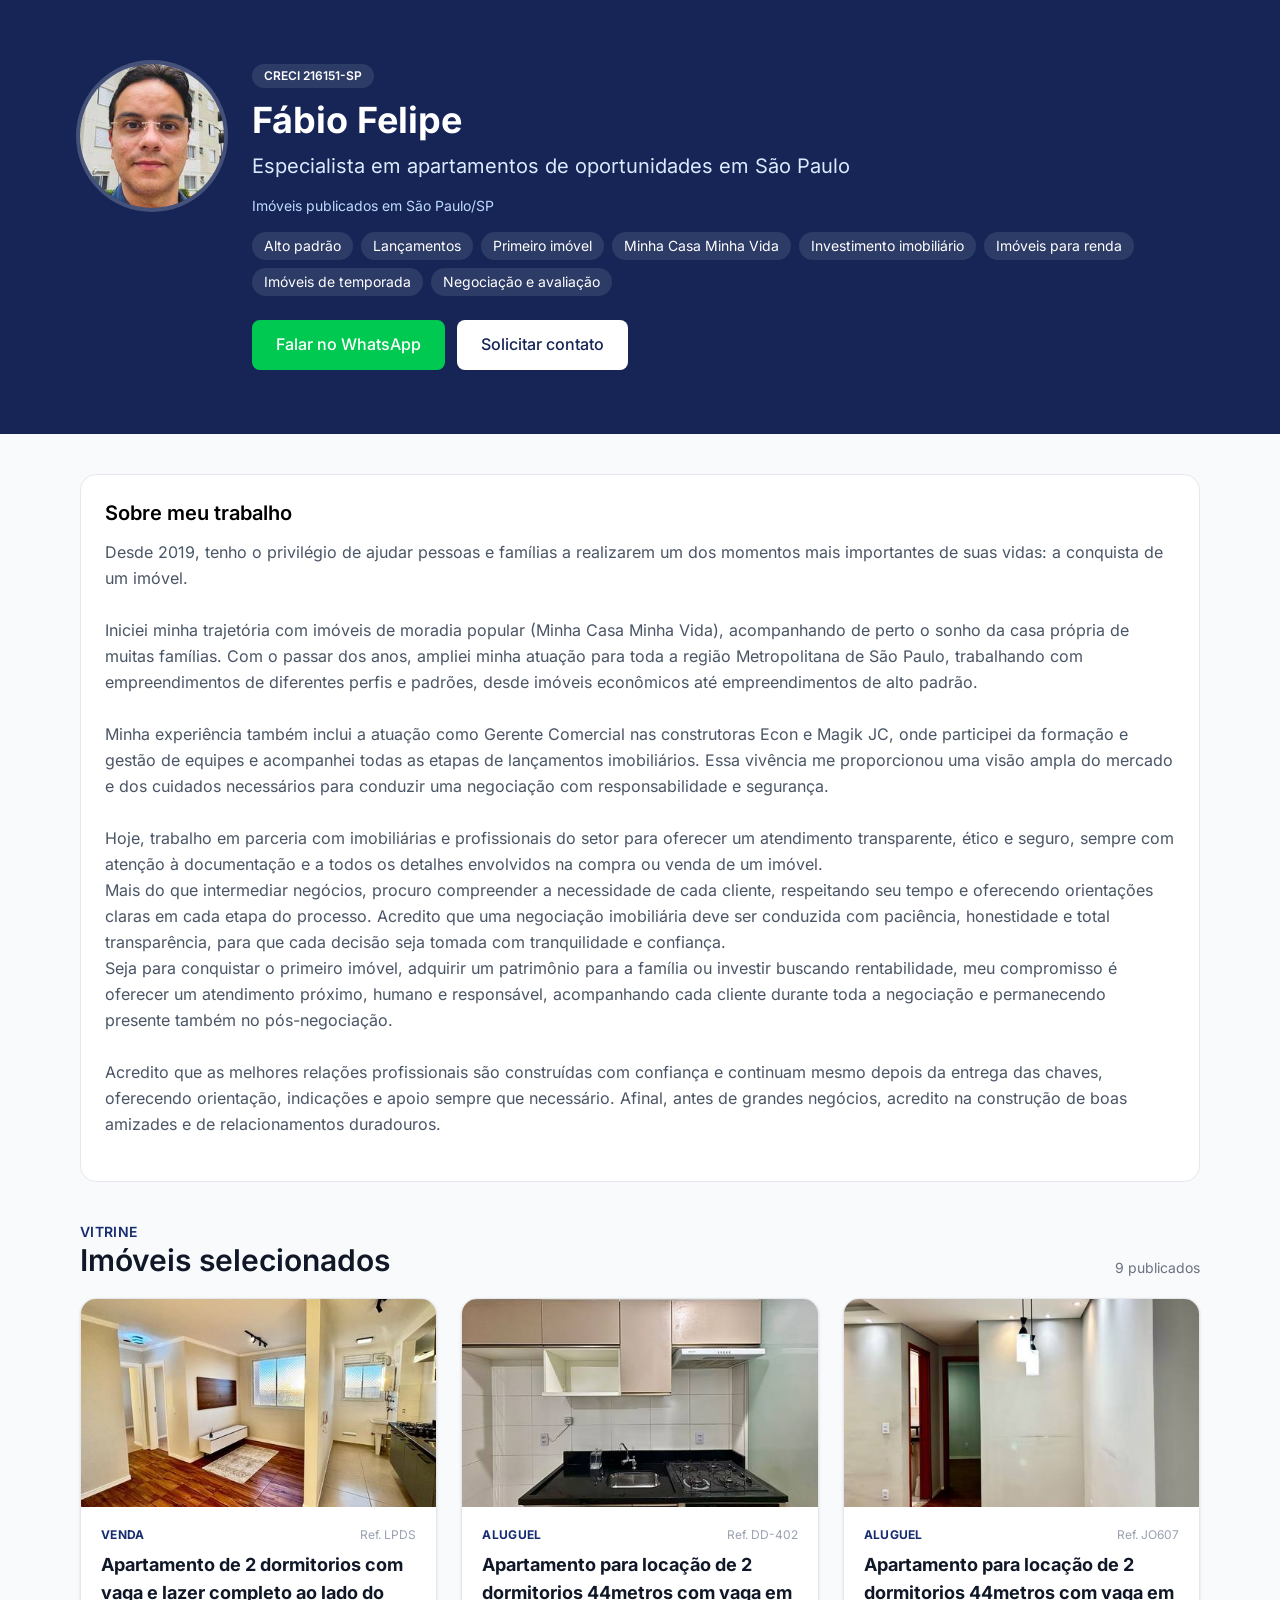
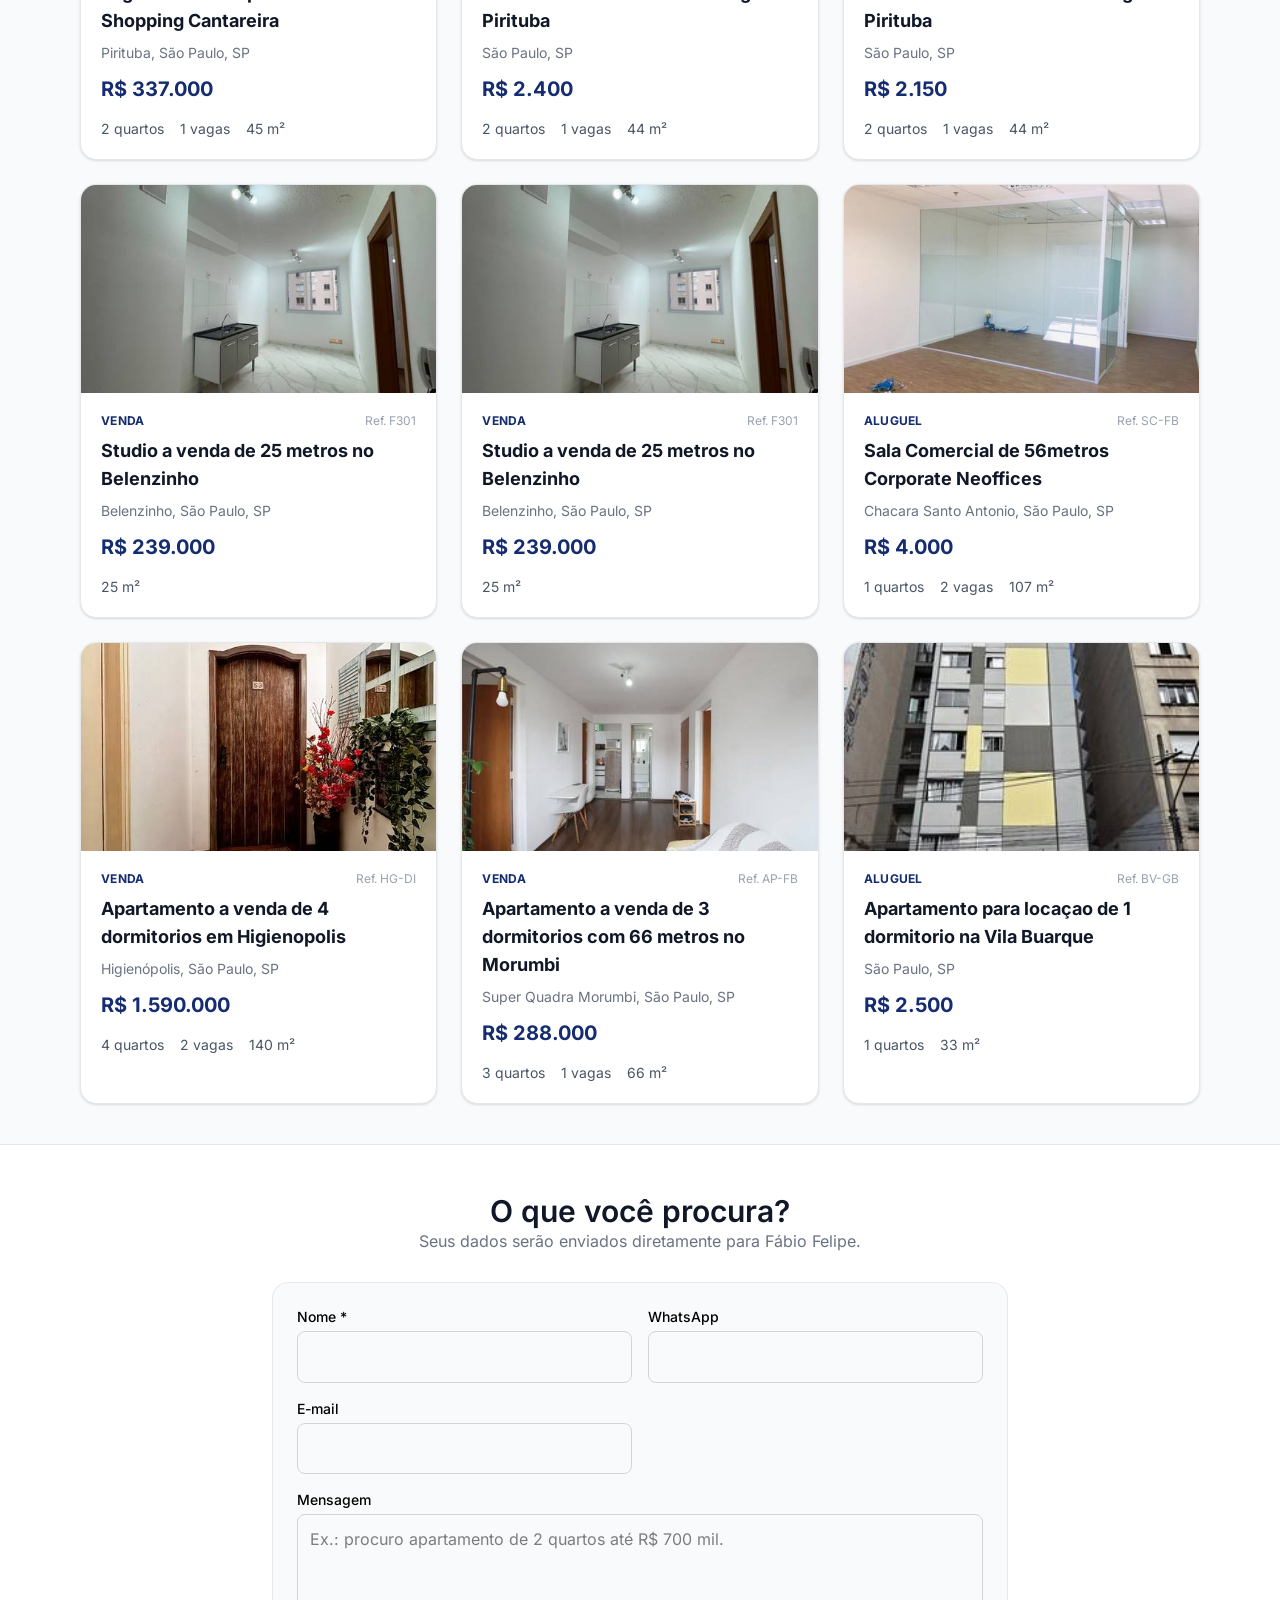
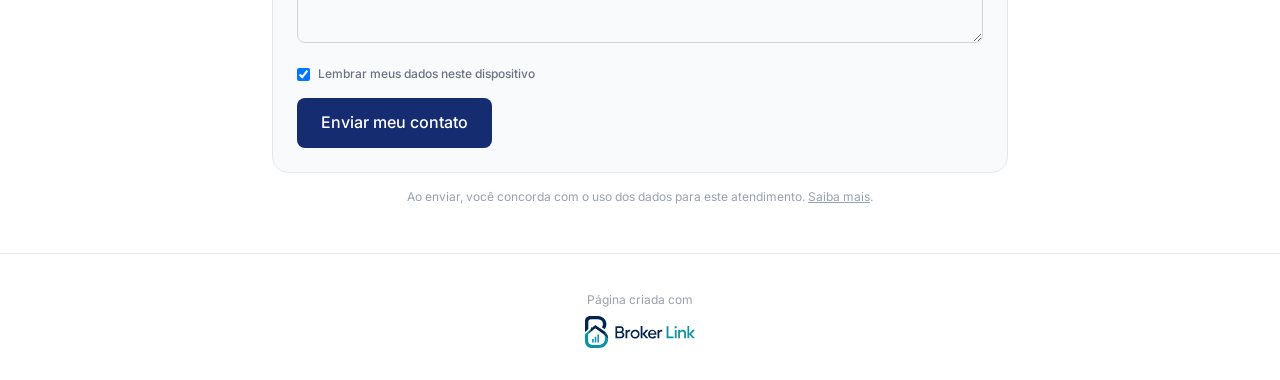
==== index.html @ 96ce0179 "Publica Site Fabio Felipe" ====
<!DOCTYPE html><html lang="pt-BR"><head><meta charSet="UTF-8"/><meta name="viewport" content="width=device-width, initial-scale=1.0"/><title>Fábio Felipe | Corretor de imóveis</title><link rel="canonical" href="/"/><meta name="description" content="Especialista em apartamentos de oportunidades em São Paulo"/><meta property="og:type" content="website"/><meta property="og:title" content="Fábio Felipe | Corretor de imóveis"/><meta property="og:description" content="Especialista em apartamentos de oportunidades em São Paulo"/><meta property="og:image" content="/brokerlink/uploads/corretores/35f3a626-eeab-41ef-ac6b-1ea419a82216/corretor-5-1782740356628-820094890.jpg"/><meta name="twitter:card" content="summary_large_image"/><meta name="twitter:title" content="Fábio Felipe | Corretor de imóveis"/><meta name="twitter:description" content="Especialista em apartamentos de oportunidades em São Paulo"/><meta name="twitter:image" content="/brokerlink/uploads/corretores/35f3a626-eeab-41ef-ac6b-1ea419a82216/corretor-5-1782740356628-820094890.jpg"/><link rel="icon" href="/brokerlink/favicon.ico" sizes="any"/><link rel="icon" type="image/svg+xml" href="/brokerlink/favicon.svg"/><link rel="stylesheet" href="/css/styles.min.css"/><script type="application/ld+json">{"@context":"https://schema.org","@graph":[{"@type":"Organization","@id":"https://www.brokerlink.com.br/#organization","name":"Webility","legalName":"MMS Negócios Digitais","url":"https://www.webility.com.br","taxID":"33.573.255/0001-00","identifier":{"@type":"PropertyValue","propertyID":"CNPJ","value":"33.573.255/0001-00"},"brand":{"@id":"https://www.brokerlink.com.br/#brand"}},{"@type":"ImageObject","@id":"https://www.brokerlink.com.br/#logo","url":"/brokerlink/logo-big.svg","contentUrl":"/brokerlink/logo-big.svg","caption":"Logo BrokerLink"},{"@type":"Brand","@id":"https://www.brokerlink.com.br/#brand","name":"BrokerLink","alternateName":"Broker Link","url":"https://www.brokerlink.com.br/","logo":{"@id":"https://www.brokerlink.com.br/#logo"},"slogan":"Transforme suas divulgações de imóveis em contatos mensuráveis."},{"@type":"WebSite","@id":"https://www.brokerlink.com.br/#website","url":"https://www.brokerlink.com.br/","name":"BrokerLink","alternateName":"Broker Link","inLanguage":"pt-BR","publisher":{"@id":"https://www.brokerlink.com.br/#organization"}},{"@type":"ProfilePage","@id":"https://www.fabiofelipe.com.br#profile-page","url":"https://www.fabiofelipe.com.br","name":"Fábio Felipe | Corretor de imóveis","headline":"Especialista em apartamentos de oportunidades em São Paulo","description":"Desde 2019, tenho o privilégio de ajudar pessoas e famílias a realizarem um dos momentos mais importantes de suas vidas: a conquista de um imóvel.\r\n\r\nIniciei minha trajetória com imóveis de moradia popular (Minha Casa Minha Vida), acompanhando de perto o sonho da casa própria de muitas famílias. Com o passar dos anos, ampliei minha atuação para toda a região Metropolitana de São Paulo, trabalhando com empreendimentos de diferentes perfis e padrões, desde imóveis econômicos até empreendimentos de alto padrão.\r\n\r\nMinha experiência também inclui a atuação como Gerente Comercial nas construtoras Econ e Magik JC, onde participei da formação e gestão de equipes e acompanhei todas as etapas de lançamentos imobiliários. Essa vivência me proporcionou uma visão ampla do mercado e dos cuidados necessários para conduzir uma negociação com responsabilidade e segurança.\r\n\r\nHoje, trabalho em parceria com imobiliárias e profissionais do setor para oferecer um atendimento transparente, ético e seguro, sempre com atenção à documentação e a todos os detalhes envolvidos na compra ou venda de um imóvel.\r\nMais do que intermediar negócios, procuro compreender a necessidade de cada cliente, respeitando seu tempo e oferecendo orientações claras em cada etapa do processo. Acredito que uma negociação imobiliária deve ser conduzida com paciência, honestidade e total transparência, para que cada decisão seja tomada com tranquilidade e confiança.\r\nSeja para conquistar o primeiro imóvel, adquirir um patrimônio para a família ou investir buscando rentabilidade, meu compromisso é oferecer um atendimento próximo, humano e responsável, acompanhando cada cliente durante toda a negociação e permanecendo presente também no pós-negociação. \r\n\r\nAcredito que as melhores relações profissionais são construídas com confiança e continuam mesmo depois da entrega das chaves, oferecendo orientação, indicações e apoio sempre que necessário. Afinal, antes de grandes negócios, acredito na construção de boas amizades e de relacionamentos duradouros.","dateCreated":"2026-06-16T10:36:00.000Z","dateModified":"2026-06-29T16:03:59.000Z","isPartOf":{"@id":"https://www.brokerlink.com.br/#website"},"publisher":{"@id":"https://www.brokerlink.com.br/#organization"},"mainEntity":{"@id":"https://www.fabiofelipe.com.br#real-estate-agent"},"breadcrumb":{"@id":"https://www.fabiofelipe.com.br#breadcrumb"},"inLanguage":"pt-BR"},{"@type":["Person","RealEstateAgent"],"@id":"https://www.fabiofelipe.com.br#real-estate-agent","name":"Fábio Felipe","alternateName":"Fábio Felipe Corretor de Imóveis","url":"https://www.fabiofelipe.com.br","image":"/brokerlink/uploads/corretores/35f3a626-eeab-41ef-ac6b-1ea419a82216/corretor-5-1782740356628-820094890.jpg","description":"Desde 2019, tenho o privilégio de ajudar pessoas e famílias a realizarem um dos momentos mais importantes de suas vidas: a conquista de um imóvel.\r\n\r\nIniciei minha trajetória com imóveis de moradia popular (Minha Casa Minha Vida), acompanhando de perto o sonho da casa própria de muitas famílias. Com o passar dos anos, ampliei minha atuação para toda a região Metropolitana de São Paulo, trabalhando com empreendimentos de diferentes perfis e padrões, desde imóveis econômicos até empreendimentos de alto padrão.\r\n\r\nMinha experiência também inclui a atuação como Gerente Comercial nas construtoras Econ e Magik JC, onde participei da formação e gestão de equipes e acompanhei todas as etapas de lançamentos imobiliários. Essa vivência me proporcionou uma visão ampla do mercado e dos cuidados necessários para conduzir uma negociação com responsabilidade e segurança.\r\n\r\nHoje, trabalho em parceria com imobiliárias e profissionais do setor para oferecer um atendimento transparente, ético e seguro, sempre com atenção à documentação e a todos os detalhes envolvidos na compra ou venda de um imóvel.\r\nMais do que intermediar negócios, procuro compreender a necessidade de cada cliente, respeitando seu tempo e oferecendo orientações claras em cada etapa do processo. Acredito que uma negociação imobiliária deve ser conduzida com paciência, honestidade e total transparência, para que cada decisão seja tomada com tranquilidade e confiança.\r\nSeja para conquistar o primeiro imóvel, adquirir um patrimônio para a família ou investir buscando rentabilidade, meu compromisso é oferecer um atendimento próximo, humano e responsável, acompanhando cada cliente durante toda a negociação e permanecendo presente também no pós-negociação. \r\n\r\nAcredito que as melhores relações profissionais são construídas com confiança e continuam mesmo depois da entrega das chaves, oferecendo orientação, indicações e apoio sempre que necessário. Afinal, antes de grandes negócios, acredito na construção de boas amizades e de relacionamentos duradouros.","slogan":"Especialista em apartamentos de oportunidades em São Paulo","jobTitle":"Corretor de imóveis","hasOccupation":{"@type":"Occupation","name":"Corretor de imóveis","description":"Profissional responsável por intermediar a compra, venda ou aluguel de imóveis."},"telephone":"+5511975222840","priceRange":"Venda: R$ 239.000 - R$ 1.590.000; Aluguel: R$ 2.150 - R$ 4.000/mês","identifier":{"@type":"PropertyValue","propertyID":"CRECI-SP","value":"216151-SP"},"memberOf":{"@type":"Organization","name":"CRECI-SP"},"contactPoint":{"@type":"ContactPoint","contactType":"Atendimento comercial","telephone":"+5511975222840","availableLanguage":["pt-BR"],"areaServed":"BR"},"potentialAction":{"@type":"CommunicateAction","name":"Falar com o corretor pelo WhatsApp","target":"https://wa.me/5511975222840"},"makesOffer":[{"@id":"https://www.fabiofelipe.com.br/imoveis/f9a85fb5-0678-4287-96c6-808a590b525b#offer"},{"@id":"https://www.fabiofelipe.com.br/imoveis/fbdc5be9-516a-42bd-8b24-6040ce9af485#offer"},{"@id":"https://www.fabiofelipe.com.br/imoveis/70cb1d1a-7428-480c-b24b-4bc890e5abf6#offer"},{"@id":"https://www.fabiofelipe.com.br/imoveis/364c758b-52be-48a4-a93f-f605bc0d73a9#offer"},{"@id":"https://www.fabiofelipe.com.br/imoveis/b6fe371b-612d-4d37-b635-1dbd89c6b92d#offer"},{"@id":"https://www.fabiofelipe.com.br/imoveis/3a87e39f-74d1-4cf4-842e-2f8b0901fa7a#offer"},{"@id":"https://www.fabiofelipe.com.br/imoveis/7861d52e-8292-4648-9b47-c7b4ba258110#offer"},{"@id":"https://www.fabiofelipe.com.br/imoveis/f9061805-283d-41f7-98c8-7e075b6621ad#offer"},{"@id":"https://www.fabiofelipe.com.br/imoveis/3e393b30-0067-4d5c-84de-baad19729647#offer"}],"mainEntityOfPage":{"@id":"https://www.fabiofelipe.com.br#profile-page"}},{"@type":"ItemList","@id":"https://www.fabiofelipe.com.br#property-list","name":"Imóveis anunciados por Fábio Felipe","numberOfItems":9,"itemListElement":[{"@type":"ListItem","position":1,"item":{"@id":"https://www.fabiofelipe.com.br/imoveis/f9a85fb5-0678-4287-96c6-808a590b525b#listing"}},{"@type":"ListItem","position":2,"item":{"@id":"https://www.fabiofelipe.com.br/imoveis/fbdc5be9-516a-42bd-8b24-6040ce9af485#listing"}},{"@type":"ListItem","position":3,"item":{"@id":"https://www.fabiofelipe.com.br/imoveis/70cb1d1a-7428-480c-b24b-4bc890e5abf6#listing"}},{"@type":"ListItem","position":4,"item":{"@id":"https://www.fabiofelipe.com.br/imoveis/364c758b-52be-48a4-a93f-f605bc0d73a9#listing"}},{"@type":"ListItem","position":5,"item":{"@id":"https://www.fabiofelipe.com.br/imoveis/b6fe371b-612d-4d37-b635-1dbd89c6b92d#listing"}},{"@type":"ListItem","position":6,"item":{"@id":"https://www.fabiofelipe.com.br/imoveis/3a87e39f-74d1-4cf4-842e-2f8b0901fa7a#listing"}},{"@type":"ListItem","position":7,"item":{"@id":"https://www.fabiofelipe.com.br/imoveis/7861d52e-8292-4648-9b47-c7b4ba258110#listing"}},{"@type":"ListItem","position":8,"item":{"@id":"https://www.fabiofelipe.com.br/imoveis/f9061805-283d-41f7-98c8-7e075b6621ad#listing"}},{"@type":"ListItem","position":9,"item":{"@id":"https://www.fabiofelipe.com.br/imoveis/3e393b30-0067-4d5c-84de-baad19729647#listing"}}]},{"@type":"RealEstateListing","@id":"https://www.fabiofelipe.com.br/imoveis/f9a85fb5-0678-4287-96c6-808a590b525b#listing","url":"https://www.fabiofelipe.com.br/imoveis/f9a85fb5-0678-4287-96c6-808a590b525b","name":"Apartamento de 2 dormitorios com vaga e lazer completo ao lado do Shopping Cantareira","headline":"Apartamento de 2 dormitorios com vaga e lazer completo ao lado do Shopping Cantareira","description":"Apartamento em oportunidade totalmente reformado !","datePosted":"2026-07-20T23:13:51.000Z","datePublished":"2026-07-20T23:13:51.000Z","dateModified":"2026-07-20T23:13:51.000Z","inLanguage":"pt-BR","isPartOf":{"@id":"https://www.brokerlink.com.br/#website"},"mainEntity":{"@id":"https://www.fabiofelipe.com.br/imoveis/f9a85fb5-0678-4287-96c6-808a590b525b#property"},"about":{"@id":"https://www.fabiofelipe.com.br/imoveis/f9a85fb5-0678-4287-96c6-808a590b525b#property"},"image":["/brokerlink/uploads/corretores/35f3a626-eeab-41ef-ac6b-1ea419a82216/imoveis/f9a85fb5-0678-4287-96c6-808a590b525b/605d82aa-61fa-4064-b801-5d7c26843dff-master.jpg","/brokerlink/uploads/corretores/35f3a626-eeab-41ef-ac6b-1ea419a82216/imoveis/f9a85fb5-0678-4287-96c6-808a590b525b/afaeebd5-69bd-48cc-bb4b-015827359a24-master.jpg","/brokerlink/uploads/corretores/35f3a626-eeab-41ef-ac6b-1ea419a82216/imoveis/f9a85fb5-0678-4287-96c6-808a590b525b/16714890-b05b-4897-bc98-99054e4b8e47-master.jpg","/brokerlink/uploads/corretores/35f3a626-eeab-41ef-ac6b-1ea419a82216/imoveis/f9a85fb5-0678-4287-96c6-808a590b525b/e2e38252-051e-4284-93a8-713303583cc5-master.jpg","/brokerlink/uploads/corretores/35f3a626-eeab-41ef-ac6b-1ea419a82216/imoveis/f9a85fb5-0678-4287-96c6-808a590b525b/7c3124ed-d12b-4307-80e4-8e67cc6309dd-master.jpg","/brokerlink/uploads/corretores/35f3a626-eeab-41ef-ac6b-1ea419a82216/imoveis/f9a85fb5-0678-4287-96c6-808a590b525b/71c99e00-219d-4274-8e1d-617f478b8d40-master.jpg","/brokerlink/uploads/corretores/35f3a626-eeab-41ef-ac6b-1ea419a82216/imoveis/f9a85fb5-0678-4287-96c6-808a590b525b/53691d87-b27b-4c12-9373-c2416311e0a6-master.jpg","/brokerlink/uploads/corretores/35f3a626-eeab-41ef-ac6b-1ea419a82216/imoveis/f9a85fb5-0678-4287-96c6-808a590b525b/27e5f3ba-2fb4-423b-bd19-6a60cc3426fb-master.jpg"],"offers":{"@id":"https://www.fabiofelipe.com.br/imoveis/f9a85fb5-0678-4287-96c6-808a590b525b#offer"},"provider":{"@id":"https://www.fabiofelipe.com.br#real-estate-agent"},"publisher":{"@id":"https://www.brokerlink.com.br/#organization"}},{"@type":"Apartment","@id":"https://www.fabiofelipe.com.br/imoveis/f9a85fb5-0678-4287-96c6-808a590b525b#property","name":"Apartamento de 2 dormitorios com vaga e lazer completo ao lado do Shopping Cantareira","description":"Apartamento em oportunidade totalmente reformado !","url":"https://www.fabiofelipe.com.br/imoveis/f9a85fb5-0678-4287-96c6-808a590b525b","image":"/brokerlink/uploads/corretores/35f3a626-eeab-41ef-ac6b-1ea419a82216/imoveis/f9a85fb5-0678-4287-96c6-808a590b525b/605d82aa-61fa-4064-b801-5d7c26843dff-master.jpg","identifier":{"@type":"PropertyValue","propertyID":"Código do imóvel","value":"LPDS"},"address":{"@type":"PostalAddress","streetAddress":"Rua Nelson Passos Palma, 333","addressCountry":"BR"},"containedInPlace":{"@type":"Place","name":"Pirituba","address":{"@type":"PostalAddress","addressCountry":"BR"}},"geo":{"@type":"GeoCoordinates","latitude":-23.5329,"longitude":-46.6395},"floorSize":{"@type":"QuantitativeValue","value":45,"unitCode":"MTK","unitText":"m²"},"numberOfBedrooms":2,"numberOfBathroomsTotal":1,"numberOfRooms":2,"amenityFeature":[{"@type":"LocationFeatureSpecification","name":"1 vaga(s) de garagem","value":true},{"@type":"LocationFeatureSpecification","name":"Piscina","value":true},{"@type":"LocationFeatureSpecification","name":"portaria 24hs","value":true},{"@type":"LocationFeatureSpecification","name":"academia","value":true},{"@type":"LocationFeatureSpecification","name":"lazer completo","value":true}],"subjectOf":{"@id":"https://www.fabiofelipe.com.br/imoveis/f9a85fb5-0678-4287-96c6-808a590b525b#listing"}},{"@type":"OfferForPurchase","@id":"https://www.fabiofelipe.com.br/imoveis/f9a85fb5-0678-4287-96c6-808a590b525b#offer","name":"Apartamento à venda","url":"https://www.fabiofelipe.com.br/imoveis/f9a85fb5-0678-4287-96c6-808a590b525b","price":"337000.00","priceCurrency":"BRL","availability":"https://schema.org/InStock","itemOffered":{"@id":"https://www.fabiofelipe.com.br/imoveis/f9a85fb5-0678-4287-96c6-808a590b525b#property"},"seller":{"@id":"https://www.fabiofelipe.com.br#real-estate-agent"},"offeredBy":{"@id":"https://www.fabiofelipe.com.br#real-estate-agent"},"validFrom":"2026-07-20T23:13:51.000Z","priceSpecification":[{"@type":"PriceSpecification","name":"Preço de venda","price":"337000.00","priceCurrency":"BRL"},{"@type":"PriceSpecification","name":"Condomínio","price":"350.00","priceCurrency":"BRL"},{"@type":"PriceSpecification","name":"IPTU","price":"0.00","priceCurrency":"BRL"}]},{"@type":"RealEstateListing","@id":"https://www.fabiofelipe.com.br/imoveis/fbdc5be9-516a-42bd-8b24-6040ce9af485#listing","url":"https://www.fabiofelipe.com.br/imoveis/fbdc5be9-516a-42bd-8b24-6040ce9af485","name":"Apartamento para locação de 2 dormitorios 44metros com vaga em Pirituba","headline":"Apartamento para locação de 2 dormitorios 44metros com vaga em Pirituba","description":"Portaria 24hs, Salao de festas, salão de jogos, brinquedoteca , playground , mercado24hs, Proximo a estacao Piqueri","datePosted":"2026-07-10T00:59:08.000Z","datePublished":"2026-07-10T00:59:08.000Z","dateModified":"2026-07-10T00:59:08.000Z","inLanguage":"pt-BR","isPartOf":{"@id":"https://www.brokerlink.com.br/#website"},"mainEntity":{"@id":"https://www.fabiofelipe.com.br/imoveis/fbdc5be9-516a-42bd-8b24-6040ce9af485#property"},"about":{"@id":"https://www.fabiofelipe.com.br/imoveis/fbdc5be9-516a-42bd-8b24-6040ce9af485#property"},"image":["/brokerlink/uploads/corretores/35f3a626-eeab-41ef-ac6b-1ea419a82216/imoveis/fbdc5be9-516a-42bd-8b24-6040ce9af485/a15c7497-9405-421a-9287-af13990a5b17-master.jpg","/brokerlink/uploads/corretores/35f3a626-eeab-41ef-ac6b-1ea419a82216/imoveis/fbdc5be9-516a-42bd-8b24-6040ce9af485/760daf3d-61e8-4a3f-a38a-bc9c62fd4675-master.jpg","/brokerlink/uploads/corretores/35f3a626-eeab-41ef-ac6b-1ea419a82216/imoveis/fbdc5be9-516a-42bd-8b24-6040ce9af485/94f4d8cb-bb4f-4a61-b779-79ba64053bde-master.jpg","/brokerlink/uploads/corretores/35f3a626-eeab-41ef-ac6b-1ea419a82216/imoveis/fbdc5be9-516a-42bd-8b24-6040ce9af485/a955faff-14d5-46c6-82b9-782a9db92b6a-master.jpg","/brokerlink/uploads/corretores/35f3a626-eeab-41ef-ac6b-1ea419a82216/imoveis/fbdc5be9-516a-42bd-8b24-6040ce9af485/2364cd29-cb76-4bfe-afa6-94b134a0ea6d-master.jpg","/brokerlink/uploads/corretores/35f3a626-eeab-41ef-ac6b-1ea419a82216/imoveis/fbdc5be9-516a-42bd-8b24-6040ce9af485/67f75020-01c9-4110-89ed-1746db848d82-master.jpg","/brokerlink/uploads/corretores/35f3a626-eeab-41ef-ac6b-1ea419a82216/imoveis/fbdc5be9-516a-42bd-8b24-6040ce9af485/cb42a610-2276-4cef-a4f6-ba916568bfa7-master.jpg","/brokerlink/uploads/corretores/35f3a626-eeab-41ef-ac6b-1ea419a82216/imoveis/fbdc5be9-516a-42bd-8b24-6040ce9af485/23a9c717-055c-4e7a-add0-a9af16d49aa4-master.jpg"],"offers":{"@id":"https://www.fabiofelipe.com.br/imoveis/fbdc5be9-516a-42bd-8b24-6040ce9af485#offer"},"provider":{"@id":"https://www.fabiofelipe.com.br#real-estate-agent"},"publisher":{"@id":"https://www.brokerlink.com.br/#organization"}},{"@type":"Apartment","@id":"https://www.fabiofelipe.com.br/imoveis/fbdc5be9-516a-42bd-8b24-6040ce9af485#property","name":"Apartamento para locação de 2 dormitorios 44metros com vaga em Pirituba","description":"Portaria 24hs, Salao de festas, salão de jogos, brinquedoteca , playground , mercado24hs, Proximo a estacao Piqueri","url":"https://www.fabiofelipe.com.br/imoveis/fbdc5be9-516a-42bd-8b24-6040ce9af485","image":"/brokerlink/uploads/corretores/35f3a626-eeab-41ef-ac6b-1ea419a82216/imoveis/fbdc5be9-516a-42bd-8b24-6040ce9af485/a15c7497-9405-421a-9287-af13990a5b17-master.jpg","identifier":{"@type":"PropertyValue","propertyID":"Código do imóvel","value":"DD-402"},"address":{"@type":"PostalAddress","streetAddress":"Av Aparecida do Rio Negro","addressCountry":"BR"},"geo":{"@type":"GeoCoordinates","latitude":-23.5004306,"longitude":-46.7189147},"floorSize":{"@type":"QuantitativeValue","value":44,"unitCode":"MTK","unitText":"m²"},"numberOfBedrooms":2,"numberOfBathroomsTotal":1,"numberOfRooms":2,"amenityFeature":[{"@type":"LocationFeatureSpecification","name":"1 vaga(s) de garagem","value":true}],"subjectOf":{"@id":"https://www.fabiofelipe.com.br/imoveis/fbdc5be9-516a-42bd-8b24-6040ce9af485#listing"}},{"@type":"OfferForLease","@id":"https://www.fabiofelipe.com.br/imoveis/fbdc5be9-516a-42bd-8b24-6040ce9af485#offer","name":"Apartamento para aluguel","url":"https://www.fabiofelipe.com.br/imoveis/fbdc5be9-516a-42bd-8b24-6040ce9af485","price":"2400.00","priceCurrency":"BRL","availability":"https://schema.org/InStock","itemOffered":{"@id":"https://www.fabiofelipe.com.br/imoveis/fbdc5be9-516a-42bd-8b24-6040ce9af485#property"},"seller":{"@id":"https://www.fabiofelipe.com.br#real-estate-agent"},"offeredBy":{"@id":"https://www.fabiofelipe.com.br#real-estate-agent"},"validFrom":"2026-07-10T00:59:08.000Z","priceSpecification":[{"@type":"PriceSpecification","name":"Valor do aluguel","price":"2400.00","priceCurrency":"BRL"},{"@type":"PriceSpecification","name":"Condomínio","price":"300.00","priceCurrency":"BRL"},{"@type":"PriceSpecification","name":"IPTU","price":"0.00","priceCurrency":"BRL"}]},{"@type":"RealEstateListing","@id":"https://www.fabiofelipe.com.br/imoveis/70cb1d1a-7428-480c-b24b-4bc890e5abf6#listing","url":"https://www.fabiofelipe.com.br/imoveis/70cb1d1a-7428-480c-b24b-4bc890e5abf6","name":"Apartamento para locação de 2 dormitorios 44metros com vaga em Pirituba","headline":"Apartamento para locação de 2 dormitorios 44metros com vaga em Pirituba","datePosted":"2026-07-10T00:55:52.000Z","datePublished":"2026-07-10T00:55:52.000Z","dateModified":"2026-07-10T00:55:52.000Z","inLanguage":"pt-BR","isPartOf":{"@id":"https://www.brokerlink.com.br/#website"},"mainEntity":{"@id":"https://www.fabiofelipe.com.br/imoveis/70cb1d1a-7428-480c-b24b-4bc890e5abf6#property"},"about":{"@id":"https://www.fabiofelipe.com.br/imoveis/70cb1d1a-7428-480c-b24b-4bc890e5abf6#property"},"image":["/brokerlink/uploads/corretores/35f3a626-eeab-41ef-ac6b-1ea419a82216/imoveis/70cb1d1a-7428-480c-b24b-4bc890e5abf6/a9d91a49-e7ea-45c6-8705-363738ba1cea-master.jpg","/brokerlink/uploads/corretores/35f3a626-eeab-41ef-ac6b-1ea419a82216/imoveis/70cb1d1a-7428-480c-b24b-4bc890e5abf6/afb013b4-3688-4452-8aab-e2ffcb2be944-master.jpg","/brokerlink/uploads/corretores/35f3a626-eeab-41ef-ac6b-1ea419a82216/imoveis/70cb1d1a-7428-480c-b24b-4bc890e5abf6/3aaf52bf-5d9a-44ad-80f9-2dba3055a3db-master.jpg","/brokerlink/uploads/corretores/35f3a626-eeab-41ef-ac6b-1ea419a82216/imoveis/70cb1d1a-7428-480c-b24b-4bc890e5abf6/6910de9f-7d5f-40d5-a191-cd529d206648-master.jpg","/brokerlink/uploads/corretores/35f3a626-eeab-41ef-ac6b-1ea419a82216/imoveis/70cb1d1a-7428-480c-b24b-4bc890e5abf6/f3c4cdb3-9720-4797-b1a5-8ce76237fd27-master.jpg","/brokerlink/uploads/corretores/35f3a626-eeab-41ef-ac6b-1ea419a82216/imoveis/70cb1d1a-7428-480c-b24b-4bc890e5abf6/78ee9bd1-9993-40ea-9ed5-515b2b98a8bb-master.jpg","/brokerlink/uploads/corretores/35f3a626-eeab-41ef-ac6b-1ea419a82216/imoveis/70cb1d1a-7428-480c-b24b-4bc890e5abf6/a5f8469b-e6e5-4b94-bf3f-ad9362c1c2bc-master.jpg","/brokerlink/uploads/corretores/35f3a626-eeab-41ef-ac6b-1ea419a82216/imoveis/70cb1d1a-7428-480c-b24b-4bc890e5abf6/c74d53b0-50a0-46e2-8f0a-658fc8a7a4a7-master.jpg"],"offers":{"@id":"https://www.fabiofelipe.com.br/imoveis/70cb1d1a-7428-480c-b24b-4bc890e5abf6#offer"},"provider":{"@id":"https://www.fabiofelipe.com.br#real-estate-agent"},"publisher":{"@id":"https://www.brokerlink.com.br/#organization"}},{"@type":"Apartment","@id":"https://www.fabiofelipe.com.br/imoveis/70cb1d1a-7428-480c-b24b-4bc890e5abf6#property","name":"Apartamento para locação de 2 dormitorios 44metros com vaga em Pirituba","url":"https://www.fabiofelipe.com.br/imoveis/70cb1d1a-7428-480c-b24b-4bc890e5abf6","image":"/brokerlink/uploads/corretores/35f3a626-eeab-41ef-ac6b-1ea419a82216/imoveis/70cb1d1a-7428-480c-b24b-4bc890e5abf6/a9d91a49-e7ea-45c6-8705-363738ba1cea-master.jpg","identifier":{"@type":"PropertyValue","propertyID":"Código do imóvel","value":"JO607"},"address":{"@type":"PostalAddress","streetAddress":"av aparecida do rio negro","postalCode":"05144-085","addressCountry":"BR"},"geo":{"@type":"GeoCoordinates","latitude":-23.5005468,"longitude":-46.7189087},"floorSize":{"@type":"QuantitativeValue","value":44,"unitCode":"MTK","unitText":"m²"},"numberOfBedrooms":2,"numberOfBathroomsTotal":1,"numberOfRooms":2,"amenityFeature":[{"@type":"LocationFeatureSpecification","name":"1 vaga(s) de garagem","value":true},{"@type":"LocationFeatureSpecification","name":"Portaria 24hs","value":true},{"@type":"LocationFeatureSpecification","name":"Salao de festas","value":true},{"@type":"LocationFeatureSpecification","name":"salão de jogos","value":true},{"@type":"LocationFeatureSpecification","name":"playground","value":true}],"subjectOf":{"@id":"https://www.fabiofelipe.com.br/imoveis/70cb1d1a-7428-480c-b24b-4bc890e5abf6#listing"}},{"@type":"OfferForLease","@id":"https://www.fabiofelipe.com.br/imoveis/70cb1d1a-7428-480c-b24b-4bc890e5abf6#offer","name":"Apartamento para aluguel","url":"https://www.fabiofelipe.com.br/imoveis/70cb1d1a-7428-480c-b24b-4bc890e5abf6","price":"2150.00","priceCurrency":"BRL","availability":"https://schema.org/InStock","itemOffered":{"@id":"https://www.fabiofelipe.com.br/imoveis/70cb1d1a-7428-480c-b24b-4bc890e5abf6#property"},"seller":{"@id":"https://www.fabiofelipe.com.br#real-estate-agent"},"offeredBy":{"@id":"https://www.fabiofelipe.com.br#real-estate-agent"},"validFrom":"2026-07-10T00:55:52.000Z","priceSpecification":[{"@type":"PriceSpecification","name":"Valor do aluguel","price":"2150.00","priceCurrency":"BRL"},{"@type":"PriceSpecification","name":"Condomínio","price":"280.00","priceCurrency":"BRL"},{"@type":"PriceSpecification","name":"IPTU","price":"0.00","priceCurrency":"BRL"}]},{"@type":"RealEstateListing","@id":"https://www.fabiofelipe.com.br/imoveis/364c758b-52be-48a4-a93f-f605bc0d73a9#listing","url":"https://www.fabiofelipe.com.br/imoveis/364c758b-52be-48a4-a93f-f605bc0d73a9","name":"Studio a venda de 25 metros no Belenzinho","headline":"Studio a venda de 25 metros no Belenzinho","description":"Apartamento nunca habitado! \r\nDo mesmo jeito que foi entregue pela construtora!\r\nAproveite a oportunidade!","datePosted":"2026-06-29T15:51:51.000Z","datePublished":"2026-06-29T15:51:51.000Z","dateModified":"2026-06-29T15:51:51.000Z","inLanguage":"pt-BR","isPartOf":{"@id":"https://www.brokerlink.com.br/#website"},"mainEntity":{"@id":"https://www.fabiofelipe.com.br/imoveis/364c758b-52be-48a4-a93f-f605bc0d73a9#property"},"about":{"@id":"https://www.fabiofelipe.com.br/imoveis/364c758b-52be-48a4-a93f-f605bc0d73a9#property"},"image":["/brokerlink/uploads/corretores/35f3a626-eeab-41ef-ac6b-1ea419a82216/imoveis/364c758b-52be-48a4-a93f-f605bc0d73a9/e2fc492e-0e11-499b-bfd5-895e20bc08eb-master.jpg","/brokerlink/uploads/corretores/35f3a626-eeab-41ef-ac6b-1ea419a82216/imoveis/364c758b-52be-48a4-a93f-f605bc0d73a9/a953e81a-6443-4aee-ba90-77e28da5d212-master.jpg","/brokerlink/uploads/corretores/35f3a626-eeab-41ef-ac6b-1ea419a82216/imoveis/364c758b-52be-48a4-a93f-f605bc0d73a9/7bea0f10-8720-460e-88e0-3cf108970d75-master.jpg","/brokerlink/uploads/corretores/35f3a626-eeab-41ef-ac6b-1ea419a82216/imoveis/364c758b-52be-48a4-a93f-f605bc0d73a9/785e95f5-c721-4380-8a5f-6f62d6595e3a-master.jpg","/brokerlink/uploads/corretores/35f3a626-eeab-41ef-ac6b-1ea419a82216/imoveis/364c758b-52be-48a4-a93f-f605bc0d73a9/64c66e83-bcea-46f1-accb-d6c730ab8a74-master.jpg","/brokerlink/uploads/corretores/35f3a626-eeab-41ef-ac6b-1ea419a82216/imoveis/364c758b-52be-48a4-a93f-f605bc0d73a9/3a643de6-2754-4b26-b0de-0aee7206a7af-master.jpg","/brokerlink/uploads/corretores/35f3a626-eeab-41ef-ac6b-1ea419a82216/imoveis/364c758b-52be-48a4-a93f-f605bc0d73a9/75c970a5-c79e-4745-8ea3-58b4ede23df8-master.jpg","/brokerlink/uploads/corretores/35f3a626-eeab-41ef-ac6b-1ea419a82216/imoveis/364c758b-52be-48a4-a93f-f605bc0d73a9/d82e5429-895e-4ab4-be8c-13126585700b-master.jpg"],"offers":{"@id":"https://www.fabiofelipe.com.br/imoveis/364c758b-52be-48a4-a93f-f605bc0d73a9#offer"},"provider":{"@id":"https://www.fabiofelipe.com.br#real-estate-agent"},"publisher":{"@id":"https://www.brokerlink.com.br/#organization"}},{"@type":"Apartment","@id":"https://www.fabiofelipe.com.br/imoveis/364c758b-52be-48a4-a93f-f605bc0d73a9#property","name":"Studio a venda de 25 metros no Belenzinho","description":"Apartamento nunca habitado! \r\nDo mesmo jeito que foi entregue pela construtora!\r\nAproveite a oportunidade!","url":"https://www.fabiofelipe.com.br/imoveis/364c758b-52be-48a4-a93f-f605bc0d73a9","image":"/brokerlink/uploads/corretores/35f3a626-eeab-41ef-ac6b-1ea419a82216/imoveis/364c758b-52be-48a4-a93f-f605bc0d73a9/e2fc492e-0e11-499b-bfd5-895e20bc08eb-master.jpg","identifier":{"@type":"PropertyValue","propertyID":"Código do imóvel","value":"F301"},"address":{"@type":"PostalAddress","streetAddress":"Rua Siqueira Bueno","addressCountry":"BR"},"containedInPlace":{"@type":"Place","name":"Belenzinho","address":{"@type":"PostalAddress","addressCountry":"BR"}},"geo":{"@type":"GeoCoordinates","latitude":-23.5507847,"longitude":-46.5875688},"floorSize":{"@type":"QuantitativeValue","value":25,"unitCode":"MTK","unitText":"m²"},"numberOfBathroomsTotal":1,"amenityFeature":[{"@type":"LocationFeatureSpecification","name":"* Academia * Salão de festas * Churrasqueira * Playground * Coworking * Lavanderia compartilhada * Pet Place * Bicicletário * Espaço Camarote (espaço para convivência e eventos) * Jardim/áreas de convivência * Portaria 24 horas * Elevadores * Acessibilidade para pessoas com deficiência * Condomínio fechado * Portão eletrônico","value":true}],"subjectOf":{"@id":"https://www.fabiofelipe.com.br/imoveis/364c758b-52be-48a4-a93f-f605bc0d73a9#listing"}},{"@type":"OfferForPurchase","@id":"https://www.fabiofelipe.com.br/imoveis/364c758b-52be-48a4-a93f-f605bc0d73a9#offer","name":"Apartamento à venda","url":"https://www.fabiofelipe.com.br/imoveis/364c758b-52be-48a4-a93f-f605bc0d73a9","price":"239000.00","priceCurrency":"BRL","availability":"https://schema.org/InStock","itemOffered":{"@id":"https://www.fabiofelipe.com.br/imoveis/364c758b-52be-48a4-a93f-f605bc0d73a9#property"},"seller":{"@id":"https://www.fabiofelipe.com.br#real-estate-agent"},"offeredBy":{"@id":"https://www.fabiofelipe.com.br#real-estate-agent"},"validFrom":"2026-06-29T15:51:51.000Z","priceSpecification":[{"@type":"PriceSpecification","name":"Preço de venda","price":"239000.00","priceCurrency":"BRL"},{"@type":"PriceSpecification","name":"Condomínio","price":"209.00","priceCurrency":"BRL"},{"@type":"PriceSpecification","name":"IPTU","price":"60.00","priceCurrency":"BRL"}]},{"@type":"RealEstateListing","@id":"https://www.fabiofelipe.com.br/imoveis/b6fe371b-612d-4d37-b635-1dbd89c6b92d#listing","url":"https://www.fabiofelipe.com.br/imoveis/b6fe371b-612d-4d37-b635-1dbd89c6b92d","name":"Studio a venda de 25 metros no Belenzinho","headline":"Studio a venda de 25 metros no Belenzinho","description":"Apartamento nunca habitado! \r\nDo mesmo jeito que foi entregue pela construtora!\r\nAproveite a oportunidade!","datePosted":"2026-06-29T15:51:50.000Z","datePublished":"2026-06-29T15:51:50.000Z","dateModified":"2026-06-29T15:51:50.000Z","inLanguage":"pt-BR","isPartOf":{"@id":"https://www.brokerlink.com.br/#website"},"mainEntity":{"@id":"https://www.fabiofelipe.com.br/imoveis/b6fe371b-612d-4d37-b635-1dbd89c6b92d#property"},"about":{"@id":"https://www.fabiofelipe.com.br/imoveis/b6fe371b-612d-4d37-b635-1dbd89c6b92d#property"},"image":["/brokerlink/uploads/corretores/35f3a626-eeab-41ef-ac6b-1ea419a82216/imoveis/b6fe371b-612d-4d37-b635-1dbd89c6b92d/85e80629-ac12-45e9-bb7c-e105159652bf-master.jpg","/brokerlink/uploads/corretores/35f3a626-eeab-41ef-ac6b-1ea419a82216/imoveis/b6fe371b-612d-4d37-b635-1dbd89c6b92d/79cc8360-3080-4a3f-ab90-8ece1bb2cda5-master.jpg","/brokerlink/uploads/corretores/35f3a626-eeab-41ef-ac6b-1ea419a82216/imoveis/b6fe371b-612d-4d37-b635-1dbd89c6b92d/29435933-a73d-4618-bc9a-fde087accb95-master.jpg","/brokerlink/uploads/corretores/35f3a626-eeab-41ef-ac6b-1ea419a82216/imoveis/b6fe371b-612d-4d37-b635-1dbd89c6b92d/fac438ff-b9e1-43d8-acdd-65b13b7efbf6-master.jpg","/brokerlink/uploads/corretores/35f3a626-eeab-41ef-ac6b-1ea419a82216/imoveis/b6fe371b-612d-4d37-b635-1dbd89c6b92d/cc8d5707-1f8c-455f-9186-3294a1a42468-master.jpg","/brokerlink/uploads/corretores/35f3a626-eeab-41ef-ac6b-1ea419a82216/imoveis/b6fe371b-612d-4d37-b635-1dbd89c6b92d/1df9d8a7-da18-42a2-9e9b-4e5322e30286-master.jpg","/brokerlink/uploads/corretores/35f3a626-eeab-41ef-ac6b-1ea419a82216/imoveis/b6fe371b-612d-4d37-b635-1dbd89c6b92d/3f8077f5-cdc4-4a10-a8c4-f07298de8915-master.jpg","/brokerlink/uploads/corretores/35f3a626-eeab-41ef-ac6b-1ea419a82216/imoveis/b6fe371b-612d-4d37-b635-1dbd89c6b92d/8f88c9fd-0567-485e-ac32-c1a60c7d4e3f-master.jpg"],"offers":{"@id":"https://www.fabiofelipe.com.br/imoveis/b6fe371b-612d-4d37-b635-1dbd89c6b92d#offer"},"provider":{"@id":"https://www.fabiofelipe.com.br#real-estate-agent"},"publisher":{"@id":"https://www.brokerlink.com.br/#organization"}},{"@type":"Apartment","@id":"https://www.fabiofelipe.com.br/imoveis/b6fe371b-612d-4d37-b635-1dbd89c6b92d#property","name":"Studio a venda de 25 metros no Belenzinho","description":"Apartamento nunca habitado! \r\nDo mesmo jeito que foi entregue pela construtora!\r\nAproveite a oportunidade!","url":"https://www.fabiofelipe.com.br/imoveis/b6fe371b-612d-4d37-b635-1dbd89c6b92d","image":"/brokerlink/uploads/corretores/35f3a626-eeab-41ef-ac6b-1ea419a82216/imoveis/b6fe371b-612d-4d37-b635-1dbd89c6b92d/85e80629-ac12-45e9-bb7c-e105159652bf-master.jpg","identifier":{"@type":"PropertyValue","propertyID":"Código do imóvel","value":"F301"},"address":{"@type":"PostalAddress","streetAddress":"Rua Siqueira Bueno","addressCountry":"BR"},"containedInPlace":{"@type":"Place","name":"Belenzinho","address":{"@type":"PostalAddress","addressCountry":"BR"}},"geo":{"@type":"GeoCoordinates","latitude":-23.5507847,"longitude":-46.5875688},"floorSize":{"@type":"QuantitativeValue","value":25,"unitCode":"MTK","unitText":"m²"},"numberOfBathroomsTotal":1,"amenityFeature":[{"@type":"LocationFeatureSpecification","name":"* Academia * Salão de festas * Churrasqueira * Playground * Coworking * Lavanderia compartilhada * Pet Place * Bicicletário * Espaço Camarote (espaço para convivência e eventos) * Jardim/áreas de convivência * Portaria 24 horas * Elevadores * Acessibilidade para pessoas com deficiência * Condomínio fechado * Portão eletrônico","value":true}],"subjectOf":{"@id":"https://www.fabiofelipe.com.br/imoveis/b6fe371b-612d-4d37-b635-1dbd89c6b92d#listing"}},{"@type":"OfferForPurchase","@id":"https://www.fabiofelipe.com.br/imoveis/b6fe371b-612d-4d37-b635-1dbd89c6b92d#offer","name":"Apartamento à venda","url":"https://www.fabiofelipe.com.br/imoveis/b6fe371b-612d-4d37-b635-1dbd89c6b92d","price":"239000.00","priceCurrency":"BRL","availability":"https://schema.org/InStock","itemOffered":{"@id":"https://www.fabiofelipe.com.br/imoveis/b6fe371b-612d-4d37-b635-1dbd89c6b92d#property"},"seller":{"@id":"https://www.fabiofelipe.com.br#real-estate-agent"},"offeredBy":{"@id":"https://www.fabiofelipe.com.br#real-estate-agent"},"validFrom":"2026-06-29T15:51:50.000Z","priceSpecification":[{"@type":"PriceSpecification","name":"Preço de venda","price":"239000.00","priceCurrency":"BRL"},{"@type":"PriceSpecification","name":"Condomínio","price":"209.00","priceCurrency":"BRL"},{"@type":"PriceSpecification","name":"IPTU","price":"60.00","priceCurrency":"BRL"}]},{"@type":"RealEstateListing","@id":"https://www.fabiofelipe.com.br/imoveis/3a87e39f-74d1-4cf4-842e-2f8b0901fa7a#listing","url":"https://www.fabiofelipe.com.br/imoveis/3a87e39f-74d1-4cf4-842e-2f8b0901fa7a","name":"Sala Comercial de 56metros Corporate Neoffices","headline":"Sala Comercial de 56metros Corporate Neoffices","description":"Sala Comercial com 56 metros privativos e 107 metros total com 2 vagas\r\n\r\n\r\n**Sala comercial para locação no Neo Corporate Offices | Chácara Santo Antônio | Ao lado do Morumbi Shopping**\r\n\r\nExcelente oportunidade para instalar sua empresa em um dos endereços corporativos mais estratégicos da região da Chácara Santo Antônio, **ao lado do Morumbi Shopping** e com acesso rápido aos principais eixos empresariais de São Paulo.\r\n\r\nLocalizada em **andar alto**, esta sala comercial no **Neo Corporate Offices** oferece **56,20 m² de área privativa** e **107,20 m² de área total**, com layout funcional para operações administrativas, consultórios, escritórios e empresas que valorizam imagem corporativa, mobilidade e conveniência.\r\n\r\nO conjunto conta com **1 banheiro** e **2 vagas de garagem**, sendo **1 fixa e 1 rotativa**, agregando praticidade para ocupantes e visitantes.\r\n\r\nO empreendimento se destaca pela **arquitetura moderna**, **ar-condicionado central**, **piso elevado** e **excelente visibilidade para a Marginal Pinheiros**, além de estar inserido em uma **região com forte presença corporativa e ampla rede de serviços**.\r\n\r\n### Diferenciais de localização\r\n- **A 2 minutos a pé do Morumbi Shopping**\r\n- **200 metros da Estação Morumbi da CPTM**\r\n- **Fácil acesso à Marginal Pinheiros, Berrini e Av. Morumbi**\r\n- Endereço estratégico para empresas que buscam **logística, visibilidade e valorização**\r\n\r\n### Características do imóvel\r\n- **Área privativa:** 56,20 m²\r\n- **Área total:** 107,20 m²\r\n- **1 banheiro**\r\n- **2 vagas de garagem** (`1 fixa + 1 rotativa`)\r\n- **Andar alto**\r\n\r\n### Sobre o edifício\r\nO **Neo Corporate Offices** possui **20 andares**, padrão corporativo moderno e infraestrutura adequada para empresas que buscam posicionamento profissional em uma das regiões mais demandadas do mercado.\r\n\r\n**Ideal para empresas, consultórios, escritórios comerciais e profissionais liberais que precisam unir localização, acessibilidade e presença corporativa.**\r\n\r\n**Entre em contato para mais informações e agendamento de visita.**\r\n\r\n---\r\n\r\n## Versão mais curta para portal\r\n\r\n**Sala comercial para locação no Neo Corporate Offices, Chácara Santo Antônio, ao lado do Morumbi Shopping.**\r\nImóvel em **andar alto**, com **56,20 m² de área privativa** e **107,20 m² de área total**, **1 banheiro** e **2 vagas de garagem** (`1 fixa + 1 rotativa`).\r\nLocalização estratégica, a **2 minutos a pé do Morumbi Shopping** e a **200 m da Estação Morumbi da CPTM**, com fácil acesso à **Marginal Pinheiros, Berrini e Av. Morumbi**.\r\nEdifício com **arquitetura moderna**, **ar-condicionado central**, **piso elevado** e **excelente visibilidade para a Marginal Pinheiros**.\r\nRegião com forte presença corporativa e ampla oferta de serviços.\r\n\r\n---\r\n\r\n## Título sugerido para anúncio\r\n\r\n**Sala comercial em andar alto no Neo Corporate Offices ao lado do Morumbi Shopping**","datePosted":"2026-06-25T23:17:02.000Z","datePublished":"2026-06-25T23:17:02.000Z","dateModified":"2026-06-25T23:17:02.000Z","inLanguage":"pt-BR","isPartOf":{"@id":"https://www.brokerlink.com.br/#website"},"mainEntity":{"@id":"https://www.fabiofelipe.com.br/imoveis/3a87e39f-74d1-4cf4-842e-2f8b0901fa7a#property"},"about":{"@id":"https://www.fabiofelipe.com.br/imoveis/3a87e39f-74d1-4cf4-842e-2f8b0901fa7a#property"},"image":["/brokerlink/uploads/corretores/35f3a626-eeab-41ef-ac6b-1ea419a82216/imoveis/3a87e39f-74d1-4cf4-842e-2f8b0901fa7a/7d595ae7-5dc5-4727-b192-ebfa8c833da0-master.jpg","/brokerlink/uploads/corretores/35f3a626-eeab-41ef-ac6b-1ea419a82216/imoveis/3a87e39f-74d1-4cf4-842e-2f8b0901fa7a/b618888a-a50d-419a-86c2-6f10896e2937-master.jpg","/brokerlink/uploads/corretores/35f3a626-eeab-41ef-ac6b-1ea419a82216/imoveis/3a87e39f-74d1-4cf4-842e-2f8b0901fa7a/3c8acbf0-85eb-4942-9c03-ad82dd4fbde9-master.jpg","/brokerlink/uploads/corretores/35f3a626-eeab-41ef-ac6b-1ea419a82216/imoveis/3a87e39f-74d1-4cf4-842e-2f8b0901fa7a/9505d7ed-b1fb-4530-a3f7-383ef5f5a630-master.jpg","/brokerlink/uploads/corretores/35f3a626-eeab-41ef-ac6b-1ea419a82216/imoveis/3a87e39f-74d1-4cf4-842e-2f8b0901fa7a/27b6d734-55a5-434f-9481-7519e7e128d6-master.jpg","/brokerlink/uploads/corretores/35f3a626-eeab-41ef-ac6b-1ea419a82216/imoveis/3a87e39f-74d1-4cf4-842e-2f8b0901fa7a/a7c85a2c-226b-4568-ab9f-6771643de654-master.jpg","/brokerlink/uploads/corretores/35f3a626-eeab-41ef-ac6b-1ea419a82216/imoveis/3a87e39f-74d1-4cf4-842e-2f8b0901fa7a/32d480c0-39ef-41f6-83d6-1a1e0b536b7c-master.jpg","/brokerlink/uploads/corretores/35f3a626-eeab-41ef-ac6b-1ea419a82216/imoveis/3a87e39f-74d1-4cf4-842e-2f8b0901fa7a/7d06f02b-1432-4ea7-aeee-9beb3bb493c3-master.jpg"],"offers":{"@id":"https://www.fabiofelipe.com.br/imoveis/3a87e39f-74d1-4cf4-842e-2f8b0901fa7a#offer"},"provider":{"@id":"https://www.fabiofelipe.com.br#real-estate-agent"},"publisher":{"@id":"https://www.brokerlink.com.br/#organization"}},{"@type":"Place","@id":"https://www.fabiofelipe.com.br/imoveis/3a87e39f-74d1-4cf4-842e-2f8b0901fa7a#property","name":"Sala Comercial de 56metros Corporate Neoffices","description":"Sala Comercial com 56 metros privativos e 107 metros total com 2 vagas\r\n\r\n\r\n**Sala comercial para locação no Neo Corporate Offices | Chácara Santo Antônio | Ao lado do Morumbi Shopping**\r\n\r\nExcelente oportunidade para instalar sua empresa em um dos endereços corporativos mais estratégicos da região da Chácara Santo Antônio, **ao lado do Morumbi Shopping** e com acesso rápido aos principais eixos empresariais de São Paulo.\r\n\r\nLocalizada em **andar alto**, esta sala comercial no **Neo Corporate Offices** oferece **56,20 m² de área privativa** e **107,20 m² de área total**, com layout funcional para operações administrativas, consultórios, escritórios e empresas que valorizam imagem corporativa, mobilidade e conveniência.\r\n\r\nO conjunto conta com **1 banheiro** e **2 vagas de garagem**, sendo **1 fixa e 1 rotativa**, agregando praticidade para ocupantes e visitantes.\r\n\r\nO empreendimento se destaca pela **arquitetura moderna**, **ar-condicionado central**, **piso elevado** e **excelente visibilidade para a Marginal Pinheiros**, além de estar inserido em uma **região com forte presença corporativa e ampla rede de serviços**.\r\n\r\n### Diferenciais de localização\r\n- **A 2 minutos a pé do Morumbi Shopping**\r\n- **200 metros da Estação Morumbi da CPTM**\r\n- **Fácil acesso à Marginal Pinheiros, Berrini e Av. Morumbi**\r\n- Endereço estratégico para empresas que buscam **logística, visibilidade e valorização**\r\n\r\n### Características do imóvel\r\n- **Área privativa:** 56,20 m²\r\n- **Área total:** 107,20 m²\r\n- **1 banheiro**\r\n- **2 vagas de garagem** (`1 fixa + 1 rotativa`)\r\n- **Andar alto**\r\n\r\n### Sobre o edifício\r\nO **Neo Corporate Offices** possui **20 andares**, padrão corporativo moderno e infraestrutura adequada para empresas que buscam posicionamento profissional em uma das regiões mais demandadas do mercado.\r\n\r\n**Ideal para empresas, consultórios, escritórios comerciais e profissionais liberais que precisam unir localização, acessibilidade e presença corporativa.**\r\n\r\n**Entre em contato para mais informações e agendamento de visita.**\r\n\r\n---\r\n\r\n## Versão mais curta para portal\r\n\r\n**Sala comercial para locação no Neo Corporate Offices, Chácara Santo Antônio, ao lado do Morumbi Shopping.**\r\nImóvel em **andar alto**, com **56,20 m² de área privativa** e **107,20 m² de área total**, **1 banheiro** e **2 vagas de garagem** (`1 fixa + 1 rotativa`).\r\nLocalização estratégica, a **2 minutos a pé do Morumbi Shopping** e a **200 m da Estação Morumbi da CPTM**, com fácil acesso à **Marginal Pinheiros, Berrini e Av. Morumbi**.\r\nEdifício com **arquitetura moderna**, **ar-condicionado central**, **piso elevado** e **excelente visibilidade para a Marginal Pinheiros**.\r\nRegião com forte presença corporativa e ampla oferta de serviços.\r\n\r\n---\r\n\r\n## Título sugerido para anúncio\r\n\r\n**Sala comercial em andar alto no Neo Corporate Offices ao lado do Morumbi Shopping**","url":"https://www.fabiofelipe.com.br/imoveis/3a87e39f-74d1-4cf4-842e-2f8b0901fa7a","image":"/brokerlink/uploads/corretores/35f3a626-eeab-41ef-ac6b-1ea419a82216/imoveis/3a87e39f-74d1-4cf4-842e-2f8b0901fa7a/7d595ae7-5dc5-4727-b192-ebfa8c833da0-master.jpg","identifier":{"@type":"PropertyValue","propertyID":"Código do imóvel","value":"SC-FB"},"address":{"@type":"PostalAddress","streetAddress":"Rua Enxovia","addressCountry":"BR"},"containedInPlace":{"@type":"Place","name":"Chacara Santo Antonio","address":{"@type":"PostalAddress","addressCountry":"BR"}},"geo":{"@type":"GeoCoordinates","latitude":-23.6265706,"longitude":-46.7018915},"floorSize":{"@type":"QuantitativeValue","value":107,"unitCode":"MTK","unitText":"m²"},"numberOfBedrooms":1,"numberOfBathroomsTotal":1,"numberOfRooms":1,"amenityFeature":[{"@type":"LocationFeatureSpecification","name":"2 vaga(s) de garagem","value":true}],"subjectOf":{"@id":"https://www.fabiofelipe.com.br/imoveis/3a87e39f-74d1-4cf4-842e-2f8b0901fa7a#listing"}},{"@type":"OfferForLease","@id":"https://www.fabiofelipe.com.br/imoveis/3a87e39f-74d1-4cf4-842e-2f8b0901fa7a#offer","name":"Comercial para aluguel","url":"https://www.fabiofelipe.com.br/imoveis/3a87e39f-74d1-4cf4-842e-2f8b0901fa7a","price":"4000.00","priceCurrency":"BRL","availability":"https://schema.org/InStock","itemOffered":{"@id":"https://www.fabiofelipe.com.br/imoveis/3a87e39f-74d1-4cf4-842e-2f8b0901fa7a#property"},"seller":{"@id":"https://www.fabiofelipe.com.br#real-estate-agent"},"offeredBy":{"@id":"https://www.fabiofelipe.com.br#real-estate-agent"},"validFrom":"2026-06-25T23:17:02.000Z","priceSpecification":[{"@type":"PriceSpecification","name":"Valor do aluguel","price":"4000.00","priceCurrency":"BRL"},{"@type":"PriceSpecification","name":"Condomínio","price":"900.00","priceCurrency":"BRL"},{"@type":"PriceSpecification","name":"IPTU","price":"480.00","priceCurrency":"BRL"}]},{"@type":"RealEstateListing","@id":"https://www.fabiofelipe.com.br/imoveis/7861d52e-8292-4648-9b47-c7b4ba258110#listing","url":"https://www.fabiofelipe.com.br/imoveis/7861d52e-8292-4648-9b47-c7b4ba258110","name":"Apartamento a venda de 4 dormitorios em Higienopolis","headline":"Apartamento a venda de 4 dormitorios em Higienopolis","description":"Excelente oportunidade para morar em um dos endereços mais tradicionais e desejados de Higienópolis.\r\n\r\nEste apartamento oferece a combinação perfeita entre amplitude, conforto, localização privilegiada e praticidade no dia a dia. O condomínio é um edifício clássico da região, construído em 1969, com perfil residencial consolidado e apartamentos amplos, característica cada vez mais valorizada em São Paulo.\r\n\r\nO imóvel conta com 4 dormitórios, sendo 1 suíte, ambientes espaçosos e bem distribuídos, ideal para famílias que buscam conforto, privacidade e qualidade de vida. A planta generosa permite excelente aproveitamento dos espaços, com área social confortável, dormitórios amplos e grande potencial para modernização ou personalização.\r\n\r\nAlém disso, dispõe de 2 vagas de garagem, um diferencial importante para a região.\r\n\r\nA localização é um dos grandes destaques. O apartamento está em uma área nobre e completa de Higienópolis, com fácil acesso ao Shopping Pátio Higienópolis, Hospital Samaritano, FAAP, colégios tradicionais, supermercados, serviços, cafés, restaurantes e estações de metrô.\r\n\r\nOutro grande diferencial é a infraestrutura local voltada à comunidade judaica. O imóvel está a aproximadamente uma quadra da Sinagoga Beit Yaakov, além de estar próximo a restaurantes, empórios e mercearias kasher da região. Nas redondezas, há opções como Miki Kosher, na Rua Baronesa de Itu, Papaia Kosher, na Praça Vilaboim, Bero Pizza, na Rua Sergipe, Pinati Israeli Soul, na Alameda Barros, e estabelecimentos especializados como a All Kosher, também na Alameda Barros.\r\n\r\nEssa conveniência torna o imóvel especialmente interessante para quem deseja viver em Higienópolis com acesso rápido a serviços essenciais, mobilidade, comércio de qualidade e uma infraestrutura de bairro completa.\r\n\r\nUma excelente opção para quem procura um apartamento espaçoso, bem localizado e com o charme dos edifícios clássicos de Higienópolis.\r\n\r\nAgende sua visita e venha conhecer de perto todo o potencial deste apartamento no Edifício Corintos.","datePosted":"2026-06-25T23:10:12.000Z","datePublished":"2026-06-25T23:10:12.000Z","dateModified":"2026-06-25T23:10:12.000Z","inLanguage":"pt-BR","isPartOf":{"@id":"https://www.brokerlink.com.br/#website"},"mainEntity":{"@id":"https://www.fabiofelipe.com.br/imoveis/7861d52e-8292-4648-9b47-c7b4ba258110#property"},"about":{"@id":"https://www.fabiofelipe.com.br/imoveis/7861d52e-8292-4648-9b47-c7b4ba258110#property"},"image":["/brokerlink/uploads/corretores/35f3a626-eeab-41ef-ac6b-1ea419a82216/imoveis/7861d52e-8292-4648-9b47-c7b4ba258110/0afd856c-358d-4807-807f-4377f7793492-master.jpg","/brokerlink/uploads/corretores/35f3a626-eeab-41ef-ac6b-1ea419a82216/imoveis/7861d52e-8292-4648-9b47-c7b4ba258110/2c0da9fa-1413-49bb-a59c-4d6a46375161-master.jpg","/brokerlink/uploads/corretores/35f3a626-eeab-41ef-ac6b-1ea419a82216/imoveis/7861d52e-8292-4648-9b47-c7b4ba258110/eb498a5d-cf77-4def-ab9a-33031f720a9f-master.jpg","/brokerlink/uploads/corretores/35f3a626-eeab-41ef-ac6b-1ea419a82216/imoveis/7861d52e-8292-4648-9b47-c7b4ba258110/4e124695-4929-4f4e-882d-8a3286e3899e-master.jpg","/brokerlink/uploads/corretores/35f3a626-eeab-41ef-ac6b-1ea419a82216/imoveis/7861d52e-8292-4648-9b47-c7b4ba258110/313eda16-6a2b-433c-915d-5063ff9f5d78-master.jpg","/brokerlink/uploads/corretores/35f3a626-eeab-41ef-ac6b-1ea419a82216/imoveis/7861d52e-8292-4648-9b47-c7b4ba258110/5faae428-8562-4184-ba75-fbb7425a8fdf-master.jpg","/brokerlink/uploads/corretores/35f3a626-eeab-41ef-ac6b-1ea419a82216/imoveis/7861d52e-8292-4648-9b47-c7b4ba258110/679ab3aa-25d4-49ea-b0e8-e33dcf70fc08-master.jpg","/brokerlink/uploads/corretores/35f3a626-eeab-41ef-ac6b-1ea419a82216/imoveis/7861d52e-8292-4648-9b47-c7b4ba258110/03fc7e5e-2c6c-4a23-876e-96d66006fba1-master.jpg"],"offers":{"@id":"https://www.fabiofelipe.com.br/imoveis/7861d52e-8292-4648-9b47-c7b4ba258110#offer"},"provider":{"@id":"https://www.fabiofelipe.com.br#real-estate-agent"},"publisher":{"@id":"https://www.brokerlink.com.br/#organization"}},{"@type":"Apartment","@id":"https://www.fabiofelipe.com.br/imoveis/7861d52e-8292-4648-9b47-c7b4ba258110#property","name":"Apartamento a venda de 4 dormitorios em Higienopolis","description":"Excelente oportunidade para morar em um dos endereços mais tradicionais e desejados de Higienópolis.\r\n\r\nEste apartamento oferece a combinação perfeita entre amplitude, conforto, localização privilegiada e praticidade no dia a dia. O condomínio é um edifício clássico da região, construído em 1969, com perfil residencial consolidado e apartamentos amplos, característica cada vez mais valorizada em São Paulo.\r\n\r\nO imóvel conta com 4 dormitórios, sendo 1 suíte, ambientes espaçosos e bem distribuídos, ideal para famílias que buscam conforto, privacidade e qualidade de vida. A planta generosa permite excelente aproveitamento dos espaços, com área social confortável, dormitórios amplos e grande potencial para modernização ou personalização.\r\n\r\nAlém disso, dispõe de 2 vagas de garagem, um diferencial importante para a região.\r\n\r\nA localização é um dos grandes destaques. O apartamento está em uma área nobre e completa de Higienópolis, com fácil acesso ao Shopping Pátio Higienópolis, Hospital Samaritano, FAAP, colégios tradicionais, supermercados, serviços, cafés, restaurantes e estações de metrô.\r\n\r\nOutro grande diferencial é a infraestrutura local voltada à comunidade judaica. O imóvel está a aproximadamente uma quadra da Sinagoga Beit Yaakov, além de estar próximo a restaurantes, empórios e mercearias kasher da região. Nas redondezas, há opções como Miki Kosher, na Rua Baronesa de Itu, Papaia Kosher, na Praça Vilaboim, Bero Pizza, na Rua Sergipe, Pinati Israeli Soul, na Alameda Barros, e estabelecimentos especializados como a All Kosher, também na Alameda Barros.\r\n\r\nEssa conveniência torna o imóvel especialmente interessante para quem deseja viver em Higienópolis com acesso rápido a serviços essenciais, mobilidade, comércio de qualidade e uma infraestrutura de bairro completa.\r\n\r\nUma excelente opção para quem procura um apartamento espaçoso, bem localizado e com o charme dos edifícios clássicos de Higienópolis.\r\n\r\nAgende sua visita e venha conhecer de perto todo o potencial deste apartamento no Edifício Corintos.","url":"https://www.fabiofelipe.com.br/imoveis/7861d52e-8292-4648-9b47-c7b4ba258110","image":"/brokerlink/uploads/corretores/35f3a626-eeab-41ef-ac6b-1ea419a82216/imoveis/7861d52e-8292-4648-9b47-c7b4ba258110/0afd856c-358d-4807-807f-4377f7793492-master.jpg","identifier":{"@type":"PropertyValue","propertyID":"Código do imóvel","value":"HG-DI"},"address":{"@type":"PostalAddress","streetAddress":"Rua Conselheiro Brotero","addressCountry":"BR"},"containedInPlace":{"@type":"Place","name":"Higienópolis","address":{"@type":"PostalAddress","addressCountry":"BR"}},"geo":{"@type":"GeoCoordinates","latitude":-23.5395068,"longitude":-46.6614712},"floorSize":{"@type":"QuantitativeValue","value":140,"unitCode":"MTK","unitText":"m²"},"numberOfBedrooms":4,"numberOfBathroomsTotal":2,"numberOfRooms":4,"amenityFeature":[{"@type":"LocationFeatureSpecification","name":"2 vaga(s) de garagem","value":true},{"@type":"LocationFeatureSpecification","name":"Portaria 24hs","value":true}],"subjectOf":{"@id":"https://www.fabiofelipe.com.br/imoveis/7861d52e-8292-4648-9b47-c7b4ba258110#listing"}},{"@type":"OfferForPurchase","@id":"https://www.fabiofelipe.com.br/imoveis/7861d52e-8292-4648-9b47-c7b4ba258110#offer","name":"Apartamento à venda","url":"https://www.fabiofelipe.com.br/imoveis/7861d52e-8292-4648-9b47-c7b4ba258110","price":"1590000.00","priceCurrency":"BRL","availability":"https://schema.org/InStock","itemOffered":{"@id":"https://www.fabiofelipe.com.br/imoveis/7861d52e-8292-4648-9b47-c7b4ba258110#property"},"seller":{"@id":"https://www.fabiofelipe.com.br#real-estate-agent"},"offeredBy":{"@id":"https://www.fabiofelipe.com.br#real-estate-agent"},"validFrom":"2026-06-25T23:10:12.000Z","priceSpecification":[{"@type":"PriceSpecification","name":"Preço de venda","price":"1590000.00","priceCurrency":"BRL"},{"@type":"PriceSpecification","name":"Condomínio","price":"3650.00","priceCurrency":"BRL"}]},{"@type":"RealEstateListing","@id":"https://www.fabiofelipe.com.br/imoveis/f9061805-283d-41f7-98c8-7e075b6621ad#listing","url":"https://www.fabiofelipe.com.br/imoveis/f9061805-283d-41f7-98c8-7e075b6621ad","name":"Apartamento a venda de 3 dormitorios com 66 metros no Morumbi","headline":"Apartamento a venda de 3 dormitorios com 66 metros no Morumbi","description":"Este apartamento de 66 metros quadrados é uma excelente opção para quem busca conforto e praticidades. Com três quartos espaçosos, é ideal para famílias ou para quem precisa de um espaço extra para escritório ou visitas. Além disso, o imóvel conta com uma vaga de estacionamento, garantindo segurança e comodidades para o seu veículo. Localizado em uma área privilegiada, o apartamento está próximo a várias opções de lazer ao ar livre. A poucos passos, você encontrará a Praça Miguel Torga, um local perfeito para caminhadas ou piqueniques. O Jockey Park também está nas proximidades, oferecendo um espaço amplo para atividades ao ar livre e eventos. Para quem gosta de explorar diferentes parques, a Praça Venezuela é outra excelente opção nas redondezas. Essa localização estratégica proporciona um equilíbrio perfeito entre a vida urbana e o contato com a natureza, tornando este apartamento uma escolha perfeita para quem valoriza qualidade de vida e bem-estar.\r\nVer menos","datePosted":"2026-06-25T22:44:10.000Z","datePublished":"2026-06-25T22:44:10.000Z","dateModified":"2026-06-25T22:44:10.000Z","inLanguage":"pt-BR","isPartOf":{"@id":"https://www.brokerlink.com.br/#website"},"mainEntity":{"@id":"https://www.fabiofelipe.com.br/imoveis/f9061805-283d-41f7-98c8-7e075b6621ad#property"},"about":{"@id":"https://www.fabiofelipe.com.br/imoveis/f9061805-283d-41f7-98c8-7e075b6621ad#property"},"image":["/brokerlink/uploads/corretores/35f3a626-eeab-41ef-ac6b-1ea419a82216/imoveis/f9061805-283d-41f7-98c8-7e075b6621ad/975ad6e3-d967-4d4b-b2c9-118e881ba412-master.jpg","/brokerlink/uploads/corretores/35f3a626-eeab-41ef-ac6b-1ea419a82216/imoveis/f9061805-283d-41f7-98c8-7e075b6621ad/5a8faada-6d8b-4f78-9e71-b6784bf82e9b-master.jpg","/brokerlink/uploads/corretores/35f3a626-eeab-41ef-ac6b-1ea419a82216/imoveis/f9061805-283d-41f7-98c8-7e075b6621ad/8f3e2618-7653-4611-af9b-af181c2c6c9d-master.jpg","/brokerlink/uploads/corretores/35f3a626-eeab-41ef-ac6b-1ea419a82216/imoveis/f9061805-283d-41f7-98c8-7e075b6621ad/0ad8b508-c398-41d5-8dd0-e2441c6dec0a-master.jpg","/brokerlink/uploads/corretores/35f3a626-eeab-41ef-ac6b-1ea419a82216/imoveis/f9061805-283d-41f7-98c8-7e075b6621ad/29bd280b-bf7b-4006-94ee-e265b6e48d51-master.jpg","/brokerlink/uploads/corretores/35f3a626-eeab-41ef-ac6b-1ea419a82216/imoveis/f9061805-283d-41f7-98c8-7e075b6621ad/5feded37-6795-4b27-a6c9-7ec0147203a7-master.jpg","/brokerlink/uploads/corretores/35f3a626-eeab-41ef-ac6b-1ea419a82216/imoveis/f9061805-283d-41f7-98c8-7e075b6621ad/b4fef0be-db71-4086-b096-e7c254344dd6-master.jpg","/brokerlink/uploads/corretores/35f3a626-eeab-41ef-ac6b-1ea419a82216/imoveis/f9061805-283d-41f7-98c8-7e075b6621ad/9b178fc3-0a33-4e6a-8d82-0a41c0b838a7-master.jpg"],"offers":{"@id":"https://www.fabiofelipe.com.br/imoveis/f9061805-283d-41f7-98c8-7e075b6621ad#offer"},"provider":{"@id":"https://www.fabiofelipe.com.br#real-estate-agent"},"publisher":{"@id":"https://www.brokerlink.com.br/#organization"}},{"@type":"Apartment","@id":"https://www.fabiofelipe.com.br/imoveis/f9061805-283d-41f7-98c8-7e075b6621ad#property","name":"Apartamento a venda de 3 dormitorios com 66 metros no Morumbi","description":"Este apartamento de 66 metros quadrados é uma excelente opção para quem busca conforto e praticidades. Com três quartos espaçosos, é ideal para famílias ou para quem precisa de um espaço extra para escritório ou visitas. Além disso, o imóvel conta com uma vaga de estacionamento, garantindo segurança e comodidades para o seu veículo. Localizado em uma área privilegiada, o apartamento está próximo a várias opções de lazer ao ar livre. A poucos passos, você encontrará a Praça Miguel Torga, um local perfeito para caminhadas ou piqueniques. O Jockey Park também está nas proximidades, oferecendo um espaço amplo para atividades ao ar livre e eventos. Para quem gosta de explorar diferentes parques, a Praça Venezuela é outra excelente opção nas redondezas. Essa localização estratégica proporciona um equilíbrio perfeito entre a vida urbana e o contato com a natureza, tornando este apartamento uma escolha perfeita para quem valoriza qualidade de vida e bem-estar.\r\nVer menos","url":"https://www.fabiofelipe.com.br/imoveis/f9061805-283d-41f7-98c8-7e075b6621ad","image":"/brokerlink/uploads/corretores/35f3a626-eeab-41ef-ac6b-1ea419a82216/imoveis/f9061805-283d-41f7-98c8-7e075b6621ad/975ad6e3-d967-4d4b-b2c9-118e881ba412-master.jpg","identifier":{"@type":"PropertyValue","propertyID":"Código do imóvel","value":"AP-FB"},"address":{"@type":"PostalAddress","streetAddress":"Rua Diogo Pereira","postalCode":"05750-130","addressCountry":"BR"},"containedInPlace":{"@type":"Place","name":"Super Quadra Morumbi","address":{"@type":"PostalAddress","addressCountry":"BR"}},"geo":{"@type":"GeoCoordinates","latitude":-23.6142494,"longitude":-46.7486632},"floorSize":{"@type":"QuantitativeValue","value":66,"unitCode":"MTK","unitText":"m²"},"numberOfBedrooms":3,"numberOfBathroomsTotal":1,"numberOfRooms":3,"amenityFeature":[{"@type":"LocationFeatureSpecification","name":"1 vaga(s) de garagem","value":true},{"@type":"LocationFeatureSpecification","name":"Vaga","value":true}],"subjectOf":{"@id":"https://www.fabiofelipe.com.br/imoveis/f9061805-283d-41f7-98c8-7e075b6621ad#listing"}},{"@type":"OfferForPurchase","@id":"https://www.fabiofelipe.com.br/imoveis/f9061805-283d-41f7-98c8-7e075b6621ad#offer","name":"Apartamento à venda","url":"https://www.fabiofelipe.com.br/imoveis/f9061805-283d-41f7-98c8-7e075b6621ad","price":"288000.00","priceCurrency":"BRL","availability":"https://schema.org/InStock","itemOffered":{"@id":"https://www.fabiofelipe.com.br/imoveis/f9061805-283d-41f7-98c8-7e075b6621ad#property"},"seller":{"@id":"https://www.fabiofelipe.com.br#real-estate-agent"},"offeredBy":{"@id":"https://www.fabiofelipe.com.br#real-estate-agent"},"validFrom":"2026-06-25T22:44:10.000Z","priceSpecification":[{"@type":"PriceSpecification","name":"Preço de venda","price":"288000.00","priceCurrency":"BRL"},{"@type":"PriceSpecification","name":"Condomínio","price":"531.00","priceCurrency":"BRL"},{"@type":"PriceSpecification","name":"IPTU","price":"0.00","priceCurrency":"BRL"}]},{"@type":"RealEstateListing","@id":"https://www.fabiofelipe.com.br/imoveis/3e393b30-0067-4d5c-84de-baad19729647#listing","url":"https://www.fabiofelipe.com.br/imoveis/3e393b30-0067-4d5c-84de-baad19729647","name":"Apartamento para locaçao de 1 dormitorio na Vila Buarque","headline":"Apartamento para locaçao de 1 dormitorio na Vila Buarque","description":"Apartamento Demi-Mobiliado de 1 Dormitório no Bem Viver Vila Buarque\r\n🏠 Apartamento semi-mobiliado de 1 dormitório no condomínio Bem Viver Vila Buarque (Magik JC), localizado em frente à Praça Rotary, na Rua Major Sertório.\r\nLocalização privilegiada:\r\n\r\nA poucos minutos a pé da Estação de Metrô Mackenzie-Higienópolis.\r\nMuito próximo da Universidade Presbiteriana Mackenzie.\r\nNo coração de Vila Buarque/Higienópolis, com rica diversidade cultural, gastronomia variada (restaurantes, bares e cafés), comércio, serviços e opções de lazer ao redor.\r\n\r\nO que o condomínio oferece:\r\n\r\nSalão de festas com churrasqueira e estar descoberto\r\nCoworking moderno\r\nLavanderia coletiva pay-per-use\r\nJardim contemplativo\r\nEspaço pet\r\nRedário com horta coletiva\r\nBicicletário\r\nDois elevadores e áreas comuns projetadas para convivência e bem-estar\r\n\r\nApartamento compacto, confortável e pronto para morar em um condomínio moderno, seguro e com excelente infraestrutura de lazer e convivência.\r\nViva com praticidade, conforto e qualidade de vida no melhor da região central!","datePosted":"2026-06-24T14:42:57.000Z","datePublished":"2026-06-24T14:42:57.000Z","dateModified":"2026-06-24T16:52:46.000Z","inLanguage":"pt-BR","isPartOf":{"@id":"https://www.brokerlink.com.br/#website"},"mainEntity":{"@id":"https://www.fabiofelipe.com.br/imoveis/3e393b30-0067-4d5c-84de-baad19729647#property"},"about":{"@id":"https://www.fabiofelipe.com.br/imoveis/3e393b30-0067-4d5c-84de-baad19729647#property"},"image":["/brokerlink/uploads/corretores/35f3a626-eeab-41ef-ac6b-1ea419a82216/imoveis/3e393b30-0067-4d5c-84de-baad19729647/c0cc80fd-8478-42a3-9a2c-86b760de478b-master.jpg"],"offers":{"@id":"https://www.fabiofelipe.com.br/imoveis/3e393b30-0067-4d5c-84de-baad19729647#offer"},"provider":{"@id":"https://www.fabiofelipe.com.br#real-estate-agent"},"publisher":{"@id":"https://www.brokerlink.com.br/#organization"}},{"@type":"Apartment","@id":"https://www.fabiofelipe.com.br/imoveis/3e393b30-0067-4d5c-84de-baad19729647#property","name":"Apartamento para locaçao de 1 dormitorio na Vila Buarque","description":"Apartamento Demi-Mobiliado de 1 Dormitório no Bem Viver Vila Buarque\r\n🏠 Apartamento semi-mobiliado de 1 dormitório no condomínio Bem Viver Vila Buarque (Magik JC), localizado em frente à Praça Rotary, na Rua Major Sertório.\r\nLocalização privilegiada:\r\n\r\nA poucos minutos a pé da Estação de Metrô Mackenzie-Higienópolis.\r\nMuito próximo da Universidade Presbiteriana Mackenzie.\r\nNo coração de Vila Buarque/Higienópolis, com rica diversidade cultural, gastronomia variada (restaurantes, bares e cafés), comércio, serviços e opções de lazer ao redor.\r\n\r\nO que o condomínio oferece:\r\n\r\nSalão de festas com churrasqueira e estar descoberto\r\nCoworking moderno\r\nLavanderia coletiva pay-per-use\r\nJardim contemplativo\r\nEspaço pet\r\nRedário com horta coletiva\r\nBicicletário\r\nDois elevadores e áreas comuns projetadas para convivência e bem-estar\r\n\r\nApartamento compacto, confortável e pronto para morar em um condomínio moderno, seguro e com excelente infraestrutura de lazer e convivência.\r\nViva com praticidade, conforto e qualidade de vida no melhor da região central!","url":"https://www.fabiofelipe.com.br/imoveis/3e393b30-0067-4d5c-84de-baad19729647","image":"/brokerlink/uploads/corretores/35f3a626-eeab-41ef-ac6b-1ea419a82216/imoveis/3e393b30-0067-4d5c-84de-baad19729647/c0cc80fd-8478-42a3-9a2c-86b760de478b-master.jpg","identifier":{"@type":"PropertyValue","propertyID":"Código do imóvel","value":"BV-GB"},"address":{"@type":"PostalAddress","streetAddress":"Rua Major Sertorio","addressCountry":"BR"},"geo":{"@type":"GeoCoordinates","latitude":-23.5453556,"longitude":-46.6499878},"floorSize":{"@type":"QuantitativeValue","value":33,"unitCode":"MTK","unitText":"m²"},"numberOfBedrooms":1,"numberOfBathroomsTotal":1,"numberOfRooms":1,"amenityFeature":[{"@type":"LocationFeatureSpecification","name":"Portaria 24hs + lazer","value":true}],"subjectOf":{"@id":"https://www.fabiofelipe.com.br/imoveis/3e393b30-0067-4d5c-84de-baad19729647#listing"}},{"@type":"OfferForLease","@id":"https://www.fabiofelipe.com.br/imoveis/3e393b30-0067-4d5c-84de-baad19729647#offer","name":"Apartamento para aluguel","url":"https://www.fabiofelipe.com.br/imoveis/3e393b30-0067-4d5c-84de-baad19729647","price":"2500.00","priceCurrency":"BRL","availability":"https://schema.org/InStock","itemOffered":{"@id":"https://www.fabiofelipe.com.br/imoveis/3e393b30-0067-4d5c-84de-baad19729647#property"},"seller":{"@id":"https://www.fabiofelipe.com.br#real-estate-agent"},"offeredBy":{"@id":"https://www.fabiofelipe.com.br#real-estate-agent"},"validFrom":"2026-06-24T14:42:57.000Z","priceSpecification":[{"@type":"PriceSpecification","name":"Valor do aluguel","price":"2500.00","priceCurrency":"BRL"},{"@type":"PriceSpecification","name":"Condomínio","price":"500.00","priceCurrency":"BRL"},{"@type":"PriceSpecification","name":"IPTU","price":"100.00","priceCurrency":"BRL"}]},{"@type":"BreadcrumbList","@id":"https://www.fabiofelipe.com.br#breadcrumb","itemListElement":[{"@type":"ListItem","position":1,"name":"BrokerLink","item":"https://www.brokerlink.com.br/"},{"@type":"ListItem","position":2,"name":"Fábio Felipe","item":"https://www.fabiofelipe.com.br"}]}]}</script></head><body><div class="bg-gray-50 min-h-screen overflow-x-hidden"><main class="min-h-screen bg-gray-50"><section class="bg-blue-950 text-white"><div class="max-w-6xl mx-auto px-4 py-12 lg:py-16"><div class="flex flex-col md:flex-row items-center md:items-start gap-7"><div class="w-36 h-36 rounded-full overflow-hidden bg-blue-900 ring-4 ring-white/20 flex-shrink-0"><img src="/brokerlink/uploads/corretores/35f3a626-eeab-41ef-ac6b-1ea419a82216/corretor-5-1782740356628-820094890.jpg" alt="Fábio Felipe" class="w-full h-full object-cover"/></div><div class="flex-1 text-center md:text-left"><div class="flex flex-wrap justify-center md:justify-start gap-2 mb-3"><span class="bg-white/10 rounded-full px-3 py-1 text-xs font-semibold">CRECI <!-- -->216151<!-- -->-<!-- -->SP</span></div><h1 class="text-4xl font-bold mb-3">Fábio Felipe</h1><p class="text-xl text-blue-100 mb-4">Especialista em apartamentos de oportunidades em São Paulo</p><p class="text-sm text-blue-200 mb-4">Imóveis publicados em São Paulo/SP</p><div class="flex flex-wrap justify-center md:justify-start gap-2 mb-6"><span class="bg-white/10 rounded-full px-3 py-1 text-sm">Alto padrão</span><span class="bg-white/10 rounded-full px-3 py-1 text-sm">Lançamentos</span><span class="bg-white/10 rounded-full px-3 py-1 text-sm">Primeiro imóvel</span><span class="bg-white/10 rounded-full px-3 py-1 text-sm">Minha Casa Minha Vida</span><span class="bg-white/10 rounded-full px-3 py-1 text-sm">Investimento imobiliário</span><span class="bg-white/10 rounded-full px-3 py-1 text-sm">Imóveis para renda</span><span class="bg-white/10 rounded-full px-3 py-1 text-sm">Imóveis de temporada</span><span class="bg-white/10 rounded-full px-3 py-1 text-sm">Negociação e avaliação</span></div><div class="flex flex-wrap justify-center md:justify-start gap-3"><a href="https://wa.me/5511975222840" target="_blank" rel="noopener noreferrer" class="bg-green-500 text-white rounded-lg px-6 py-3 font-medium no-underline">Falar no WhatsApp</a><a href="#contato" class="bg-white text-blue-950 rounded-lg px-6 py-3 font-medium no-underline">Solicitar contato</a></div></div></div></div></section><section class="max-w-6xl mx-auto px-4 py-10"><div class="bg-white border border-gray-200 rounded-2xl p-6 mb-10"><h2 class="text-xl font-semibold mb-3">Sobre meu trabalho</h2><p class="text-gray-600 leading-relaxed whitespace-pre-line">Desde 2019, tenho o privilégio de ajudar pessoas e famílias a realizarem um dos momentos mais importantes de suas vidas: a conquista de um imóvel.

Iniciei minha trajetória com imóveis de moradia popular (Minha Casa Minha Vida), acompanhando de perto o sonho da casa própria de muitas famílias. Com o passar dos anos, ampliei minha atuação para toda a região Metropolitana de São Paulo, trabalhando com empreendimentos de diferentes perfis e padrões, desde imóveis econômicos até empreendimentos de alto padrão.

Minha experiência também inclui a atuação como Gerente Comercial nas construtoras Econ e Magik JC, onde participei da formação e gestão de equipes e acompanhei todas as etapas de lançamentos imobiliários. Essa vivência me proporcionou uma visão ampla do mercado e dos cuidados necessários para conduzir uma negociação com responsabilidade e segurança.

Hoje, trabalho em parceria com imobiliárias e profissionais do setor para oferecer um atendimento transparente, ético e seguro, sempre com atenção à documentação e a todos os detalhes envolvidos na compra ou venda de um imóvel.
Mais do que intermediar negócios, procuro compreender a necessidade de cada cliente, respeitando seu tempo e oferecendo orientações claras em cada etapa do processo. Acredito que uma negociação imobiliária deve ser conduzida com paciência, honestidade e total transparência, para que cada decisão seja tomada com tranquilidade e confiança.
Seja para conquistar o primeiro imóvel, adquirir um patrimônio para a família ou investir buscando rentabilidade, meu compromisso é oferecer um atendimento próximo, humano e responsável, acompanhando cada cliente durante toda a negociação e permanecendo presente também no pós-negociação. 

Acredito que as melhores relações profissionais são construídas com confiança e continuam mesmo depois da entrega das chaves, oferecendo orientação, indicações e apoio sempre que necessário. Afinal, antes de grandes negócios, acredito na construção de boas amizades e de relacionamentos duradouros.</p><div class="flex flex-wrap gap-4 mt-5 text-sm"></div></div><div class="flex items-end justify-between gap-4 mb-5"><div><p class="text-sm font-semibold text-primary uppercase tracking-wide">Vitrine</p><h2 class="text-3xl font-semibold text-gray-900">Imóveis selecionados</h2></div><span class="text-sm text-gray-500">9<!-- --> publicados</span></div><div class="grid md:grid-cols-2 lg:grid-cols-3 gap-6"><article class="bg-white rounded-2xl border border-gray-200 overflow-hidden shadow-sm hover:shadow-lg transition-shadow"><a href="/imoveis/f9a85fb5-0678-4287-96c6-808a590b525b/" class="block no-underline"><div class="h-52 bg-gray-100"><img src="/brokerlink/uploads/corretores/35f3a626-eeab-41ef-ac6b-1ea419a82216/imoveis/f9a85fb5-0678-4287-96c6-808a590b525b/605d82aa-61fa-4064-b801-5d7c26843dff-thumb.jpg" alt="Apartamento de 2 dormitorios com vaga e lazer completo ao lado do Shopping Cantareira" class="w-full h-full object-cover"/></div><div class="p-5"><div class="flex items-center justify-between gap-3 mb-2"><span class="text-xs font-bold uppercase tracking-wide text-primary">Venda</span><span class="text-xs text-gray-400">Ref. <!-- -->LPDS</span></div><h3 class="text-lg font-bold text-gray-900 mb-2">Apartamento de 2 dormitorios com vaga e lazer completo ao lado do Shopping Cantareira</h3><p class="text-sm text-gray-500 mb-3">Pirituba, São Paulo, SP</p><p class="text-xl font-bold text-primary">R$ 337.000</p><div class="flex gap-4 mt-4 text-sm text-gray-600"><span>2<!-- --> quartos</span><span>1<!-- --> vagas</span><span>45<!-- --> m²</span></div></div></a></article><article class="bg-white rounded-2xl border border-gray-200 overflow-hidden shadow-sm hover:shadow-lg transition-shadow"><a href="/imoveis/fbdc5be9-516a-42bd-8b24-6040ce9af485/" class="block no-underline"><div class="h-52 bg-gray-100"><img src="/brokerlink/uploads/corretores/35f3a626-eeab-41ef-ac6b-1ea419a82216/imoveis/fbdc5be9-516a-42bd-8b24-6040ce9af485/a15c7497-9405-421a-9287-af13990a5b17-thumb.jpg" alt="Apartamento para locação de 2 dormitorios 44metros com vaga em Pirituba" class="w-full h-full object-cover"/></div><div class="p-5"><div class="flex items-center justify-between gap-3 mb-2"><span class="text-xs font-bold uppercase tracking-wide text-primary">Aluguel</span><span class="text-xs text-gray-400">Ref. <!-- -->DD-402</span></div><h3 class="text-lg font-bold text-gray-900 mb-2">Apartamento para locação de 2 dormitorios 44metros com vaga em Pirituba</h3><p class="text-sm text-gray-500 mb-3">São Paulo, SP</p><p class="text-xl font-bold text-primary">R$ 2.400</p><div class="flex gap-4 mt-4 text-sm text-gray-600"><span>2<!-- --> quartos</span><span>1<!-- --> vagas</span><span>44<!-- --> m²</span></div></div></a></article><article class="bg-white rounded-2xl border border-gray-200 overflow-hidden shadow-sm hover:shadow-lg transition-shadow"><a href="/imoveis/70cb1d1a-7428-480c-b24b-4bc890e5abf6/" class="block no-underline"><div class="h-52 bg-gray-100"><img src="/brokerlink/uploads/corretores/35f3a626-eeab-41ef-ac6b-1ea419a82216/imoveis/70cb1d1a-7428-480c-b24b-4bc890e5abf6/a9d91a49-e7ea-45c6-8705-363738ba1cea-thumb.jpg" alt="Apartamento para locação de 2 dormitorios 44metros com vaga em Pirituba" class="w-full h-full object-cover"/></div><div class="p-5"><div class="flex items-center justify-between gap-3 mb-2"><span class="text-xs font-bold uppercase tracking-wide text-primary">Aluguel</span><span class="text-xs text-gray-400">Ref. <!-- -->JO607</span></div><h3 class="text-lg font-bold text-gray-900 mb-2">Apartamento para locação de 2 dormitorios 44metros com vaga em Pirituba</h3><p class="text-sm text-gray-500 mb-3">São Paulo, SP</p><p class="text-xl font-bold text-primary">R$ 2.150</p><div class="flex gap-4 mt-4 text-sm text-gray-600"><span>2<!-- --> quartos</span><span>1<!-- --> vagas</span><span>44<!-- --> m²</span></div></div></a></article><article class="bg-white rounded-2xl border border-gray-200 overflow-hidden shadow-sm hover:shadow-lg transition-shadow"><a href="/imoveis/364c758b-52be-48a4-a93f-f605bc0d73a9/" class="block no-underline"><div class="h-52 bg-gray-100"><img src="/brokerlink/uploads/corretores/35f3a626-eeab-41ef-ac6b-1ea419a82216/imoveis/364c758b-52be-48a4-a93f-f605bc0d73a9/e2fc492e-0e11-499b-bfd5-895e20bc08eb-thumb.jpg" alt="Studio a venda de 25 metros no Belenzinho" class="w-full h-full object-cover"/></div><div class="p-5"><div class="flex items-center justify-between gap-3 mb-2"><span class="text-xs font-bold uppercase tracking-wide text-primary">Venda</span><span class="text-xs text-gray-400">Ref. <!-- -->F301</span></div><h3 class="text-lg font-bold text-gray-900 mb-2">Studio a venda de 25 metros no Belenzinho</h3><p class="text-sm text-gray-500 mb-3">Belenzinho, São Paulo, SP</p><p class="text-xl font-bold text-primary">R$ 239.000</p><div class="flex gap-4 mt-4 text-sm text-gray-600"><span>25<!-- --> m²</span></div></div></a></article><article class="bg-white rounded-2xl border border-gray-200 overflow-hidden shadow-sm hover:shadow-lg transition-shadow"><a href="/imoveis/b6fe371b-612d-4d37-b635-1dbd89c6b92d/" class="block no-underline"><div class="h-52 bg-gray-100"><img src="/brokerlink/uploads/corretores/35f3a626-eeab-41ef-ac6b-1ea419a82216/imoveis/b6fe371b-612d-4d37-b635-1dbd89c6b92d/85e80629-ac12-45e9-bb7c-e105159652bf-thumb.jpg" alt="Studio a venda de 25 metros no Belenzinho" class="w-full h-full object-cover"/></div><div class="p-5"><div class="flex items-center justify-between gap-3 mb-2"><span class="text-xs font-bold uppercase tracking-wide text-primary">Venda</span><span class="text-xs text-gray-400">Ref. <!-- -->F301</span></div><h3 class="text-lg font-bold text-gray-900 mb-2">Studio a venda de 25 metros no Belenzinho</h3><p class="text-sm text-gray-500 mb-3">Belenzinho, São Paulo, SP</p><p class="text-xl font-bold text-primary">R$ 239.000</p><div class="flex gap-4 mt-4 text-sm text-gray-600"><span>25<!-- --> m²</span></div></div></a></article><article class="bg-white rounded-2xl border border-gray-200 overflow-hidden shadow-sm hover:shadow-lg transition-shadow"><a href="/imoveis/3a87e39f-74d1-4cf4-842e-2f8b0901fa7a/" class="block no-underline"><div class="h-52 bg-gray-100"><img src="/brokerlink/uploads/corretores/35f3a626-eeab-41ef-ac6b-1ea419a82216/imoveis/3a87e39f-74d1-4cf4-842e-2f8b0901fa7a/7d595ae7-5dc5-4727-b192-ebfa8c833da0-thumb.jpg" alt="Sala Comercial de 56metros Corporate Neoffices" class="w-full h-full object-cover"/></div><div class="p-5"><div class="flex items-center justify-between gap-3 mb-2"><span class="text-xs font-bold uppercase tracking-wide text-primary">Aluguel</span><span class="text-xs text-gray-400">Ref. <!-- -->SC-FB</span></div><h3 class="text-lg font-bold text-gray-900 mb-2">Sala Comercial de 56metros Corporate Neoffices</h3><p class="text-sm text-gray-500 mb-3">Chacara Santo Antonio, São Paulo, SP</p><p class="text-xl font-bold text-primary">R$ 4.000</p><div class="flex gap-4 mt-4 text-sm text-gray-600"><span>1<!-- --> quartos</span><span>2<!-- --> vagas</span><span>107<!-- --> m²</span></div></div></a></article><article class="bg-white rounded-2xl border border-gray-200 overflow-hidden shadow-sm hover:shadow-lg transition-shadow"><a href="/imoveis/7861d52e-8292-4648-9b47-c7b4ba258110/" class="block no-underline"><div class="h-52 bg-gray-100"><img src="/brokerlink/uploads/corretores/35f3a626-eeab-41ef-ac6b-1ea419a82216/imoveis/7861d52e-8292-4648-9b47-c7b4ba258110/0afd856c-358d-4807-807f-4377f7793492-thumb.jpg" alt="Apartamento a venda de 4 dormitorios em Higienopolis" class="w-full h-full object-cover"/></div><div class="p-5"><div class="flex items-center justify-between gap-3 mb-2"><span class="text-xs font-bold uppercase tracking-wide text-primary">Venda</span><span class="text-xs text-gray-400">Ref. <!-- -->HG-DI</span></div><h3 class="text-lg font-bold text-gray-900 mb-2">Apartamento a venda de 4 dormitorios em Higienopolis</h3><p class="text-sm text-gray-500 mb-3">Higienópolis, São Paulo, SP</p><p class="text-xl font-bold text-primary">R$ 1.590.000</p><div class="flex gap-4 mt-4 text-sm text-gray-600"><span>4<!-- --> quartos</span><span>2<!-- --> vagas</span><span>140<!-- --> m²</span></div></div></a></article><article class="bg-white rounded-2xl border border-gray-200 overflow-hidden shadow-sm hover:shadow-lg transition-shadow"><a href="/imoveis/f9061805-283d-41f7-98c8-7e075b6621ad/" class="block no-underline"><div class="h-52 bg-gray-100"><img src="/brokerlink/uploads/corretores/35f3a626-eeab-41ef-ac6b-1ea419a82216/imoveis/f9061805-283d-41f7-98c8-7e075b6621ad/975ad6e3-d967-4d4b-b2c9-118e881ba412-thumb.jpg" alt="Apartamento a venda de 3 dormitorios com 66 metros no Morumbi" class="w-full h-full object-cover"/></div><div class="p-5"><div class="flex items-center justify-between gap-3 mb-2"><span class="text-xs font-bold uppercase tracking-wide text-primary">Venda</span><span class="text-xs text-gray-400">Ref. <!-- -->AP-FB</span></div><h3 class="text-lg font-bold text-gray-900 mb-2">Apartamento a venda de 3 dormitorios com 66 metros no Morumbi</h3><p class="text-sm text-gray-500 mb-3">Super Quadra Morumbi, São Paulo, SP</p><p class="text-xl font-bold text-primary">R$ 288.000</p><div class="flex gap-4 mt-4 text-sm text-gray-600"><span>3<!-- --> quartos</span><span>1<!-- --> vagas</span><span>66<!-- --> m²</span></div></div></a></article><article class="bg-white rounded-2xl border border-gray-200 overflow-hidden shadow-sm hover:shadow-lg transition-shadow"><a href="/imoveis/3e393b30-0067-4d5c-84de-baad19729647/" class="block no-underline"><div class="h-52 bg-gray-100"><img src="/brokerlink/uploads/corretores/35f3a626-eeab-41ef-ac6b-1ea419a82216/imoveis/3e393b30-0067-4d5c-84de-baad19729647/c0cc80fd-8478-42a3-9a2c-86b760de478b-thumb.jpg" alt="Apartamento para locaçao de 1 dormitorio na Vila Buarque" class="w-full h-full object-cover"/></div><div class="p-5"><div class="flex items-center justify-between gap-3 mb-2"><span class="text-xs font-bold uppercase tracking-wide text-primary">Aluguel</span><span class="text-xs text-gray-400">Ref. <!-- -->BV-GB</span></div><h3 class="text-lg font-bold text-gray-900 mb-2">Apartamento para locaçao de 1 dormitorio na Vila Buarque</h3><p class="text-sm text-gray-500 mb-3">São Paulo, SP</p><p class="text-xl font-bold text-primary">R$ 2.500</p><div class="flex gap-4 mt-4 text-sm text-gray-600"><span>1<!-- --> quartos</span><span>33<!-- --> m²</span></div></div></a></article></div></section><section id="contato" class="bg-white border-t border-gray-200"><div class="max-w-3xl mx-auto px-4 py-12"><div class="text-center mb-7"><h2 class="text-3xl font-semibold text-gray-900">O que você procura?</h2><p class="text-gray-500">Seus dados serão enviados diretamente para <!-- -->Fábio Felipe<!-- -->.</p></div><form data-lead-form="true" data-static-whatsapp-form="true" action="https://wa.me/5511975222840" method="GET" class="bg-gray-50 border border-gray-200 rounded-2xl p-6 space-y-4"><input type="hidden" name="link" value=""/><input type="hidden" name="origem" value="direto"/><div class="grid sm:grid-cols-2 gap-4"><div><label class="block text-sm font-medium mb-1">Nome *</label><input name="nome" autoComplete="name" required="" class="w-full border border-gray-300 rounded-lg p-3"/></div><div><label class="block text-sm font-medium mb-1">WhatsApp</label><input name="telefone" type="tel" autoComplete="tel" data-phone-mask="true" inputMode="numeric" maxLength="15" class="w-full border border-gray-300 rounded-lg p-3"/></div><div><label class="block text-sm font-medium mb-1">E-mail</label><input name="email" type="email" class="w-full border border-gray-300 rounded-lg p-3"/></div></div><div><label class="block text-sm font-medium mb-1">Mensagem</label><textarea name="mensagem" rows="4" class="w-full border border-gray-300 rounded-lg p-3" placeholder="Ex.: procuro apartamento de 2 quartos até R$ 700 mil."></textarea></div><label class="flex items-start gap-2 text-xs text-gray-500 cursor-pointer"><input type="checkbox" name="lembrar_dados" class="mt-0.5" checked=""/><span>Lembrar meus dados neste dispositivo</span></label><button class="btn-primary rounded-lg px-6 py-3 font-medium">Enviar meu contato</button></form><p class="text-xs text-center text-gray-400 mt-4">Ao enviar, você concorda com o uso dos dados para este atendimento. <a href="https://www.brokerlink.com.br/privacidade" class="underline">Saiba mais</a>.</p></div></section></main><footer class="bg-white border-t border-gray-200"><div class="max-w-7xl mx-auto px-4 py-8 text-center"><a href="https://www.brokerlink.com.br" class="inline-flex flex-col items-center gap-2 no-underline"><span class="text-xs text-gray-400">Página criada com</span><img src="/brokerlink/logo.svg" alt="BrokerLink" width="128" height="34" class="h-8 w-auto"/></a></div></footer><div id="location-capture" class="hidden fixed bottom-4 left-4 right-4 sm:left-auto sm:w-96 z-50 bg-white border border-gray-200 rounded-xl p-4 shadow-xl" role="status" aria-live="polite"><div class="flex items-start gap-3"><div class="w-9 h-9 rounded-full bg-blue-50 text-primary flex items-center justify-center flex-shrink-0"><svg class="w-5 h-5" viewBox="0 0 24 24" fill="none" stroke="currentColor" stroke-width="2" aria-hidden="true"><path stroke-linecap="round" stroke-linejoin="round" d="M12 21s6-5.3 6-11a6 6 0 1 0-12 0c0 5.7 6 11 6 11Z"></path><circle cx="12" cy="10" r="2"></circle></svg></div><div class="flex-1"><strong class="block text-sm text-gray-900">Atendimento na sua região</strong><p id="location-capture-status" class="text-xs text-gray-500 mt-1">Autorize o navegador para identificarmos apenas sua cidade aproximada.</p></div><button id="location-capture-close" type="button" class="bg-transparent border-0 text-gray-400" aria-label="Fechar">×</button></div></div><script>
      (function () {
        const storageKey = 'brokerlink.leadIdentity.v1';
        const legacyStorageKey = ['brok', 'ermap.leadIdentity.v1'].join('');

        function readIdentity() {
          try {
            const rawValue = localStorage.getItem(storageKey) || localStorage.getItem(legacyStorageKey) || '{}';
            const value = JSON.parse(rawValue);
            if (localStorage.getItem(legacyStorageKey) && !localStorage.getItem(storageKey)) {
              localStorage.setItem(storageKey, JSON.stringify(value));
              localStorage.removeItem(legacyStorageKey);
            }
            return {
              nome: typeof value.nome === 'string' ? value.nome : '',
              telefone: typeof value.telefone === 'string' ? value.telefone : '',
              email: typeof value.email === 'string' ? value.email : ''
            };
          } catch (error) {
            return { nome: '', telefone: '', email: '' };
          }
        }

        function initializeLeadForms() {
          const identity = readIdentity();

          document.querySelectorAll('[data-lead-form]').forEach(function (form) {
            const nameInput = form.querySelector('[name="nome"]');
            const phoneInput = form.querySelector('[name="telefone"]');
            const emailInput = form.querySelector('[name="email"]');
            const rememberInput = form.querySelector('[name="lembrar_dados"]');

            if (nameInput && !nameInput.value) nameInput.value = identity.nome;
            if (phoneInput && !phoneInput.value) phoneInput.value = identity.telefone;
            if (emailInput && !emailInput.value) emailInput.value = identity.email;
            if (rememberInput && (identity.nome || identity.telefone || identity.email)) {
              rememberInput.checked = true;
            }

            form.addEventListener('submit', function () {
              if (rememberInput && rememberInput.checked) {
                localStorage.setItem(storageKey, JSON.stringify({
                  nome: nameInput ? nameInput.value.trim() : '',
                  telefone: phoneInput ? phoneInput.value.trim() : '',
                  email: emailInput ? emailInput.value.trim() : ''
                }));
                localStorage.removeItem(legacyStorageKey);
              } else {
                localStorage.removeItem(storageKey);
                localStorage.removeItem(legacyStorageKey);
              }
            });
          });
        }

        if (document.readyState === 'loading') {
          document.addEventListener('DOMContentLoaded', initializeLeadForms);
        } else {
          initializeLeadForms();
        }
      })();
    </script><script>
      (function () {
        function formatPhone(value) {
          var digits = String(value || '').replace(/\D/g, '');

          if (digits.startsWith('55') && digits.length > 11) {
            digits = digits.slice(2);
          }

          digits = digits.slice(0, 11);

          if (!digits) return '';
          if (digits.length <= 2) return '(' + digits;

          var ddd = digits.slice(0, 2);
          var number = digits.slice(2);

          if (digits.length <= 6) {
            return '(' + ddd + ') ' + number;
          }

          if (digits.length <= 10) {
            return '(' + ddd + ') ' + number.slice(0, 4) + '-' + number.slice(4);
          }

          return '(' + ddd + ') ' + number.slice(0, 5) + '-' + number.slice(5);
        }

        function applyMask(input) {
          if (!input || input.dataset.phoneMaskBound === '1') return;
          input.dataset.phoneMaskBound = '1';

          function sync() {
            var masked = formatPhone(input.value);
            if (input.value !== masked) {
              input.value = masked;
            }
          }

          input.addEventListener('input', sync);
          input.addEventListener('blur', sync);
          sync();
        }

        function initializePhoneMasks() {
          document.querySelectorAll('[data-phone-mask]').forEach(applyMask);
        }

        if (document.readyState === 'loading') {
          document.addEventListener('DOMContentLoaded', initializePhoneMasks);
        } else {
          initializePhoneMasks();
        }
      })();
    </script></div><script>
  (function () {
    var phone = '5511975222840';

    function field(form, name) {
      var input = form.querySelector('[name="' + name + '"]');
      return input ? String(input.value || '').trim() : '';
    }

    document.querySelectorAll('[data-static-whatsapp-form]').forEach(function (form) {
      form.addEventListener('submit', function (event) {
        event.preventDefault();

        var title = document.querySelector('h1');
        var canonical = document.querySelector('link[rel="canonical"]');
        var lines = ['Olá, Fábio! Gostaria de receber mais informações.'];
        var name = field(form, 'nome');
        var contactPhone = field(form, 'telefone');
        var email = field(form, 'email');
        var message = field(form, 'mensagem');

        if (title) lines.push('Página: ' + title.textContent.trim());
        if (name) lines.push('Nome: ' + name);
        if (contactPhone) lines.push('Meu WhatsApp: ' + contactPhone);
        if (email) lines.push('E-mail: ' + email);
        if (message) lines.push('Mensagem: ' + message);
        if (canonical) lines.push('Link: ' + canonical.href);

        var url = 'https://wa.me/' + phone + '?text=' + encodeURIComponent(lines.join('\n'));
        window.open(url, '_blank', 'noopener,noreferrer');
      });
    });
  })();
</script></body></html>
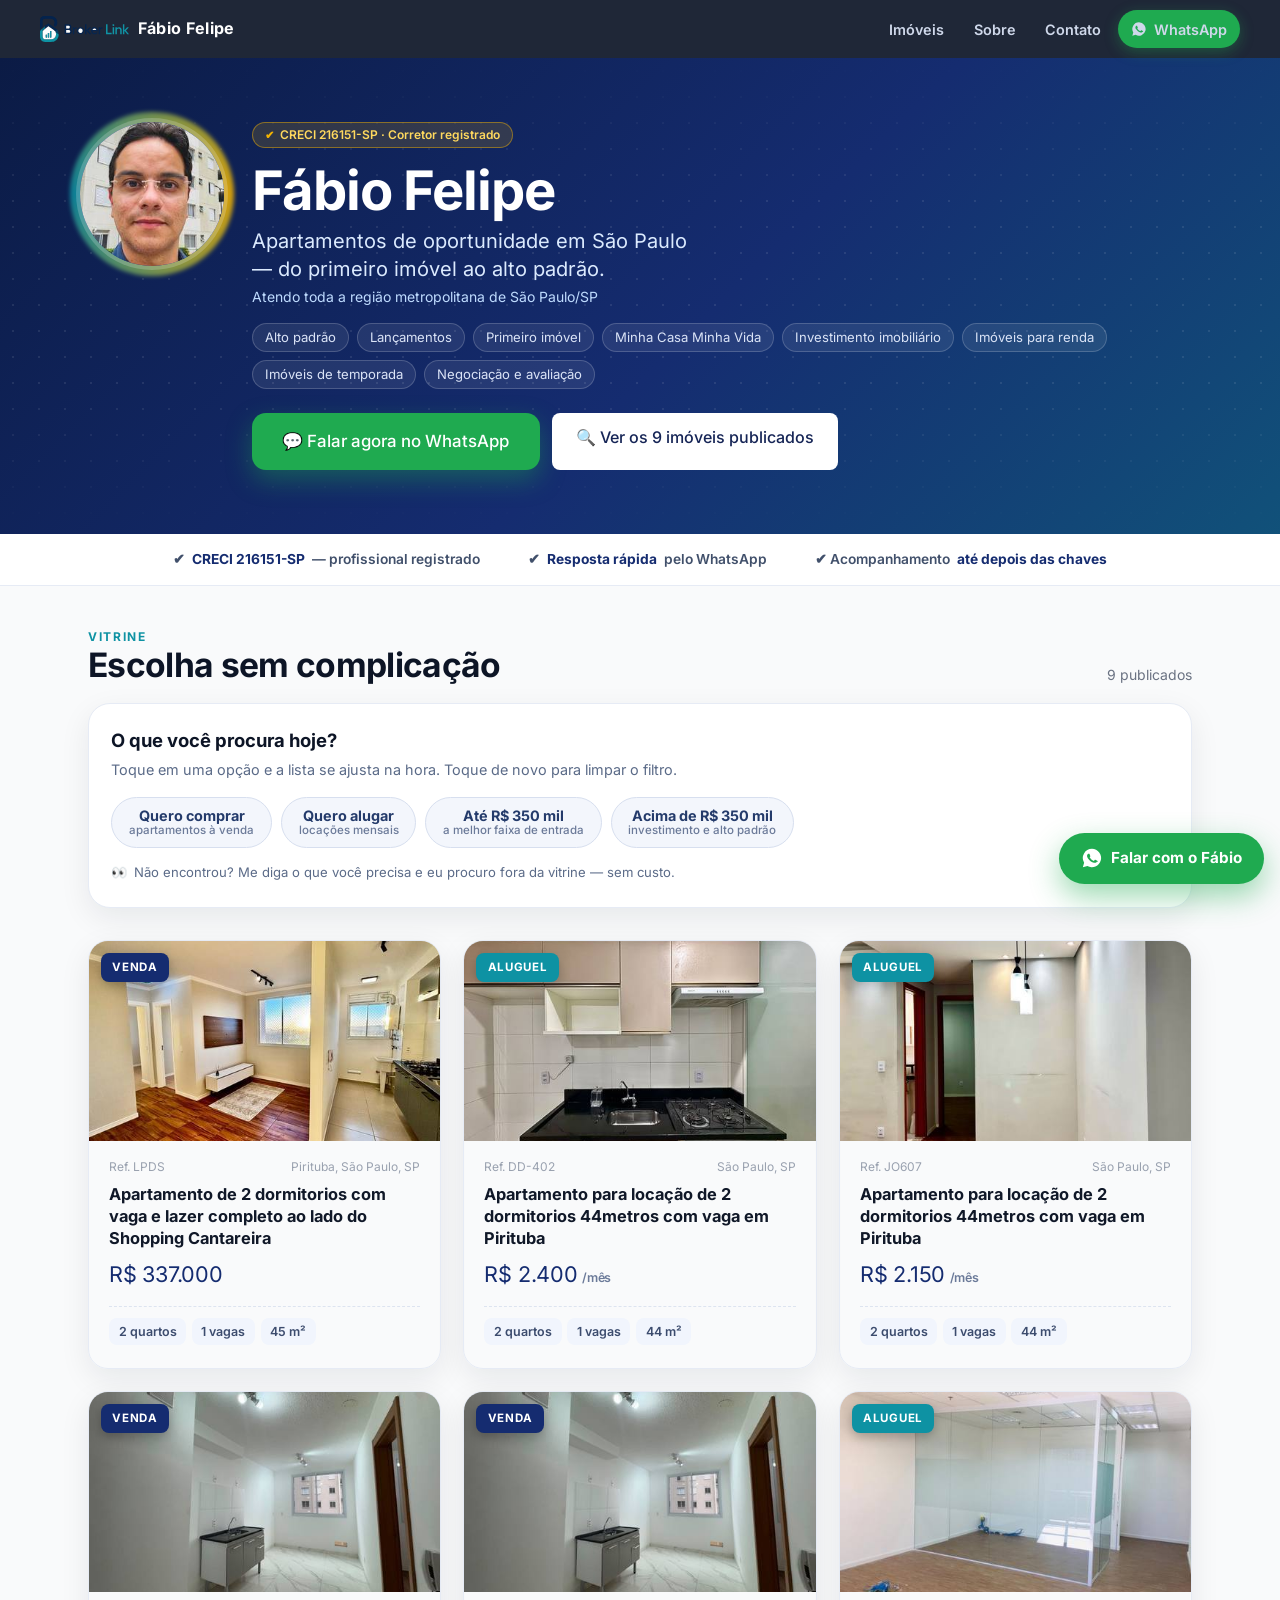
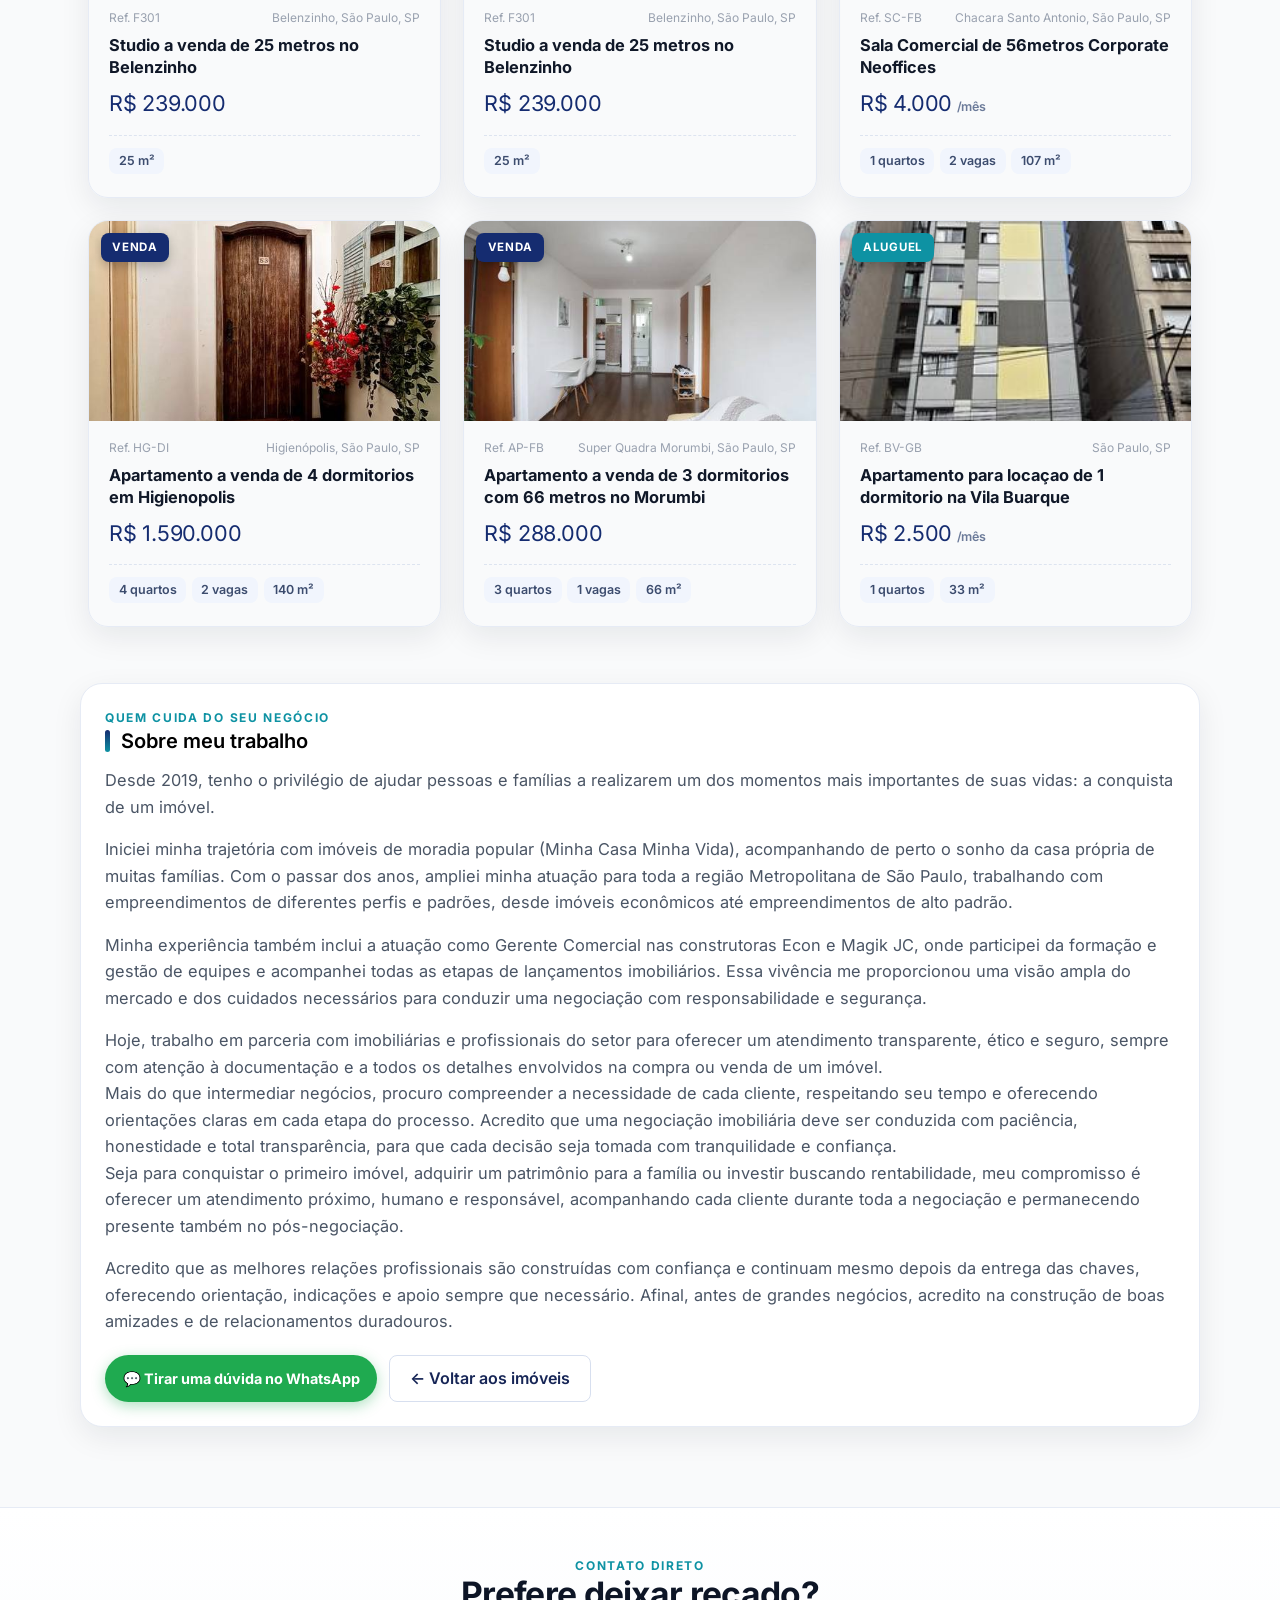
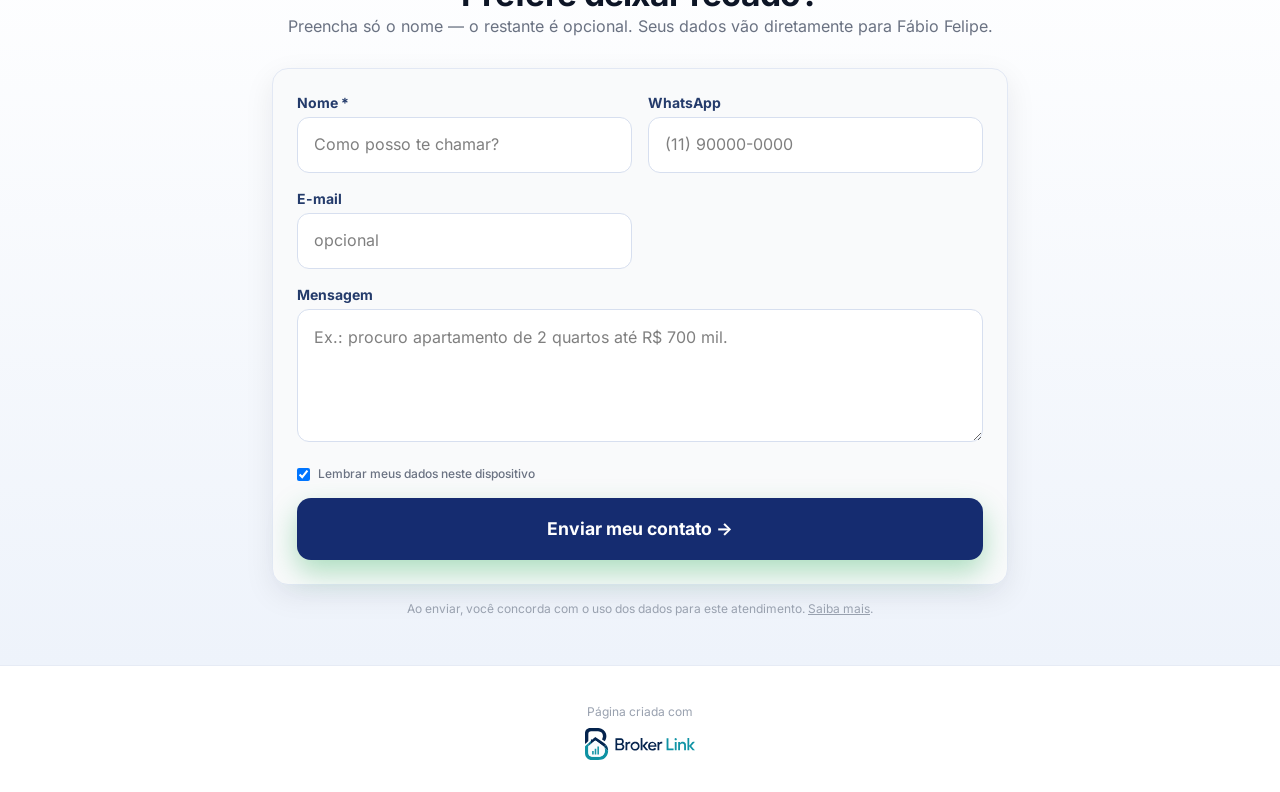
==== commit 8ac7d97b: "Redesign da home seguindo 'Não me faça pensar': topbar fixa com CTA, vitrine com filtros instantâneo" ====
--- a/index.html
+++ b/index.html
@@ -1,14 +1,196 @@
-<!DOCTYPE html><html lang="pt-BR"><head><meta charSet="UTF-8"/><meta name="viewport" content="width=device-width, initial-scale=1.0"/><title>Fábio Felipe | Corretor de imóveis</title><link rel="canonical" href="/"/><meta name="description" content="Especialista em apartamentos de oportunidades em São Paulo"/><meta property="og:type" content="website"/><meta property="og:title" content="Fábio Felipe | Corretor de imóveis"/><meta property="og:description" content="Especialista em apartamentos de oportunidades em São Paulo"/><meta property="og:image" content="/brokerlink/uploads/corretores/35f3a626-eeab-41ef-ac6b-1ea419a82216/corretor-5-1782740356628-820094890.jpg"/><meta name="twitter:card" content="summary_large_image"/><meta name="twitter:title" content="Fábio Felipe | Corretor de imóveis"/><meta name="twitter:description" content="Especialista em apartamentos de oportunidades em São Paulo"/><meta name="twitter:image" content="/brokerlink/uploads/corretores/35f3a626-eeab-41ef-ac6b-1ea419a82216/corretor-5-1782740356628-820094890.jpg"/><link rel="icon" href="/brokerlink/favicon.ico" sizes="any"/><link rel="icon" type="image/svg+xml" href="/brokerlink/favicon.svg"/><link rel="stylesheet" href="/css/styles.min.css"/><script type="application/ld+json">{"@context":"https://schema.org","@graph":[{"@type":"Organization","@id":"https://www.brokerlink.com.br/#organization","name":"Webility","legalName":"MMS Negócios Digitais","url":"https://www.webility.com.br","taxID":"33.573.255/0001-00","identifier":{"@type":"PropertyValue","propertyID":"CNPJ","value":"33.573.255/0001-00"},"brand":{"@id":"https://www.brokerlink.com.br/#brand"}},{"@type":"ImageObject","@id":"https://www.brokerlink.com.br/#logo","url":"/brokerlink/logo-big.svg","contentUrl":"/brokerlink/logo-big.svg","caption":"Logo BrokerLink"},{"@type":"Brand","@id":"https://www.brokerlink.com.br/#brand","name":"BrokerLink","alternateName":"Broker Link","url":"https://www.brokerlink.com.br/","logo":{"@id":"https://www.brokerlink.com.br/#logo"},"slogan":"Transforme suas divulgações de imóveis em contatos mensuráveis."},{"@type":"WebSite","@id":"https://www.brokerlink.com.br/#website","url":"https://www.brokerlink.com.br/","name":"BrokerLink","alternateName":"Broker Link","inLanguage":"pt-BR","publisher":{"@id":"https://www.brokerlink.com.br/#organization"}},{"@type":"ProfilePage","@id":"https://www.fabiofelipe.com.br#profile-page","url":"https://www.fabiofelipe.com.br","name":"Fábio Felipe | Corretor de imóveis","headline":"Especialista em apartamentos de oportunidades em São Paulo","description":"Desde 2019, tenho o privilégio de ajudar pessoas e famílias a realizarem um dos momentos mais importantes de suas vidas: a conquista de um imóvel.\r\n\r\nIniciei minha trajetória com imóveis de moradia popular (Minha Casa Minha Vida), acompanhando de perto o sonho da casa própria de muitas famílias. Com o passar dos anos, ampliei minha atuação para toda a região Metropolitana de São Paulo, trabalhando com empreendimentos de diferentes perfis e padrões, desde imóveis econômicos até empreendimentos de alto padrão.\r\n\r\nMinha experiência também inclui a atuação como Gerente Comercial nas construtoras Econ e Magik JC, onde participei da formação e gestão de equipes e acompanhei todas as etapas de lançamentos imobiliários. Essa vivência me proporcionou uma visão ampla do mercado e dos cuidados necessários para conduzir uma negociação com responsabilidade e segurança.\r\n\r\nHoje, trabalho em parceria com imobiliárias e profissionais do setor para oferecer um atendimento transparente, ético e seguro, sempre com atenção à documentação e a todos os detalhes envolvidos na compra ou venda de um imóvel.\r\nMais do que intermediar negócios, procuro compreender a necessidade de cada cliente, respeitando seu tempo e oferecendo orientações claras em cada etapa do processo. Acredito que uma negociação imobiliária deve ser conduzida com paciência, honestidade e total transparência, para que cada decisão seja tomada com tranquilidade e confiança.\r\nSeja para conquistar o primeiro imóvel, adquirir um patrimônio para a família ou investir buscando rentabilidade, meu compromisso é oferecer um atendimento próximo, humano e responsável, acompanhando cada cliente durante toda a negociação e permanecendo presente também no pós-negociação. \r\n\r\nAcredito que as melhores relações profissionais são construídas com confiança e continuam mesmo depois da entrega das chaves, oferecendo orientação, indicações e apoio sempre que necessário. Afinal, antes de grandes negócios, acredito na construção de boas amizades e de relacionamentos duradouros.","dateCreated":"2026-06-16T10:36:00.000Z","dateModified":"2026-06-29T16:03:59.000Z","isPartOf":{"@id":"https://www.brokerlink.com.br/#website"},"publisher":{"@id":"https://www.brokerlink.com.br/#organization"},"mainEntity":{"@id":"https://www.fabiofelipe.com.br#real-estate-agent"},"breadcrumb":{"@id":"https://www.fabiofelipe.com.br#breadcrumb"},"inLanguage":"pt-BR"},{"@type":["Person","RealEstateAgent"],"@id":"https://www.fabiofelipe.com.br#real-estate-agent","name":"Fábio Felipe","alternateName":"Fábio Felipe Corretor de Imóveis","url":"https://www.fabiofelipe.com.br","image":"/brokerlink/uploads/corretores/35f3a626-eeab-41ef-ac6b-1ea419a82216/corretor-5-1782740356628-820094890.jpg","description":"Desde 2019, tenho o privilégio de ajudar pessoas e famílias a realizarem um dos momentos mais importantes de suas vidas: a conquista de um imóvel.\r\n\r\nIniciei minha trajetória com imóveis de moradia popular (Minha Casa Minha Vida), acompanhando de perto o sonho da casa própria de muitas famílias. Com o passar dos anos, ampliei minha atuação para toda a região Metropolitana de São Paulo, trabalhando com empreendimentos de diferentes perfis e padrões, desde imóveis econômicos até empreendimentos de alto padrão.\r\n\r\nMinha experiência também inclui a atuação como Gerente Comercial nas construtoras Econ e Magik JC, onde participei da formação e gestão de equipes e acompanhei todas as etapas de lançamentos imobiliários. Essa vivência me proporcionou uma visão ampla do mercado e dos cuidados necessários para conduzir uma negociação com responsabilidade e segurança.\r\n\r\nHoje, trabalho em parceria com imobiliárias e profissionais do setor para oferecer um atendimento transparente, ético e seguro, sempre com atenção à documentação e a todos os detalhes envolvidos na compra ou venda de um imóvel.\r\nMais do que intermediar negócios, procuro compreender a necessidade de cada cliente, respeitando seu tempo e oferecendo orientações claras em cada etapa do processo. Acredito que uma negociação imobiliária deve ser conduzida com paciência, honestidade e total transparência, para que cada decisão seja tomada com tranquilidade e confiança.\r\nSeja para conquistar o primeiro imóvel, adquirir um patrimônio para a família ou investir buscando rentabilidade, meu compromisso é oferecer um atendimento próximo, humano e responsável, acompanhando cada cliente durante toda a negociação e permanecendo presente também no pós-negociação. \r\n\r\nAcredito que as melhores relações profissionais são construídas com confiança e continuam mesmo depois da entrega das chaves, oferecendo orientação, indicações e apoio sempre que necessário. Afinal, antes de grandes negócios, acredito na construção de boas amizades e de relacionamentos duradouros.","slogan":"Especialista em apartamentos de oportunidades em São Paulo","jobTitle":"Corretor de imóveis","hasOccupation":{"@type":"Occupation","name":"Corretor de imóveis","description":"Profissional responsável por intermediar a compra, venda ou aluguel de imóveis."},"telephone":"+5511975222840","priceRange":"Venda: R$ 239.000 - R$ 1.590.000; Aluguel: R$ 2.150 - R$ 4.000/mês","identifier":{"@type":"PropertyValue","propertyID":"CRECI-SP","value":"216151-SP"},"memberOf":{"@type":"Organization","name":"CRECI-SP"},"contactPoint":{"@type":"ContactPoint","contactType":"Atendimento comercial","telephone":"+5511975222840","availableLanguage":["pt-BR"],"areaServed":"BR"},"potentialAction":{"@type":"CommunicateAction","name":"Falar com o corretor pelo WhatsApp","target":"https://wa.me/5511975222840"},"makesOffer":[{"@id":"https://www.fabiofelipe.com.br/imoveis/f9a85fb5-0678-4287-96c6-808a590b525b#offer"},{"@id":"https://www.fabiofelipe.com.br/imoveis/fbdc5be9-516a-42bd-8b24-6040ce9af485#offer"},{"@id":"https://www.fabiofelipe.com.br/imoveis/70cb1d1a-7428-480c-b24b-4bc890e5abf6#offer"},{"@id":"https://www.fabiofelipe.com.br/imoveis/364c758b-52be-48a4-a93f-f605bc0d73a9#offer"},{"@id":"https://www.fabiofelipe.com.br/imoveis/b6fe371b-612d-4d37-b635-1dbd89c6b92d#offer"},{"@id":"https://www.fabiofelipe.com.br/imoveis/3a87e39f-74d1-4cf4-842e-2f8b0901fa7a#offer"},{"@id":"https://www.fabiofelipe.com.br/imoveis/7861d52e-8292-4648-9b47-c7b4ba258110#offer"},{"@id":"https://www.fabiofelipe.com.br/imoveis/f9061805-283d-41f7-98c8-7e075b6621ad#offer"},{"@id":"https://www.fabiofelipe.com.br/imoveis/3e393b30-0067-4d5c-84de-baad19729647#offer"}],"mainEntityOfPage":{"@id":"https://www.fabiofelipe.com.br#profile-page"}},{"@type":"ItemList","@id":"https://www.fabiofelipe.com.br#property-list","name":"Imóveis anunciados por Fábio Felipe","numberOfItems":9,"itemListElement":[{"@type":"ListItem","position":1,"item":{"@id":"https://www.fabiofelipe.com.br/imoveis/f9a85fb5-0678-4287-96c6-808a590b525b#listing"}},{"@type":"ListItem","position":2,"item":{"@id":"https://www.fabiofelipe.com.br/imoveis/fbdc5be9-516a-42bd-8b24-6040ce9af485#listing"}},{"@type":"ListItem","position":3,"item":{"@id":"https://www.fabiofelipe.com.br/imoveis/70cb1d1a-7428-480c-b24b-4bc890e5abf6#listing"}},{"@type":"ListItem","position":4,"item":{"@id":"https://www.fabiofelipe.com.br/imoveis/364c758b-52be-48a4-a93f-f605bc0d73a9#listing"}},{"@type":"ListItem","position":5,"item":{"@id":"https://www.fabiofelipe.com.br/imoveis/b6fe371b-612d-4d37-b635-1dbd89c6b92d#listing"}},{"@type":"ListItem","position":6,"item":{"@id":"https://www.fabiofelipe.com.br/imoveis/3a87e39f-74d1-4cf4-842e-2f8b0901fa7a#listing"}},{"@type":"ListItem","position":7,"item":{"@id":"https://www.fabiofelipe.com.br/imoveis/7861d52e-8292-4648-9b47-c7b4ba258110#listing"}},{"@type":"ListItem","position":8,"item":{"@id":"https://www.fabiofelipe.com.br/imoveis/f9061805-283d-41f7-98c8-7e075b6621ad#listing"}},{"@type":"ListItem","position":9,"item":{"@id":"https://www.fabiofelipe.com.br/imoveis/3e393b30-0067-4d5c-84de-baad19729647#listing"}}]},{"@type":"RealEstateListing","@id":"https://www.fabiofelipe.com.br/imoveis/f9a85fb5-0678-4287-96c6-808a590b525b#listing","url":"https://www.fabiofelipe.com.br/imoveis/f9a85fb5-0678-4287-96c6-808a590b525b","name":"Apartamento de 2 dormitorios com vaga e lazer completo ao lado do Shopping Cantareira","headline":"Apartamento de 2 dormitorios com vaga e lazer completo ao lado do Shopping Cantareira","description":"Apartamento em oportunidade totalmente reformado !","datePosted":"2026-07-20T23:13:51.000Z","datePublished":"2026-07-20T23:13:51.000Z","dateModified":"2026-07-20T23:13:51.000Z","inLanguage":"pt-BR","isPartOf":{"@id":"https://www.brokerlink.com.br/#website"},"mainEntity":{"@id":"https://www.fabiofelipe.com.br/imoveis/f9a85fb5-0678-4287-96c6-808a590b525b#property"},"about":{"@id":"https://www.fabiofelipe.com.br/imoveis/f9a85fb5-0678-4287-96c6-808a590b525b#property"},"image":["/brokerlink/uploads/corretores/35f3a626-eeab-41ef-ac6b-1ea419a82216/imoveis/f9a85fb5-0678-4287-96c6-808a590b525b/605d82aa-61fa-4064-b801-5d7c26843dff-master.jpg","/brokerlink/uploads/corretores/35f3a626-eeab-41ef-ac6b-1ea419a82216/imoveis/f9a85fb5-0678-4287-96c6-808a590b525b/afaeebd5-69bd-48cc-bb4b-015827359a24-master.jpg","/brokerlink/uploads/corretores/35f3a626-eeab-41ef-ac6b-1ea419a82216/imoveis/f9a85fb5-0678-4287-96c6-808a590b525b/16714890-b05b-4897-bc98-99054e4b8e47-master.jpg","/brokerlink/uploads/corretores/35f3a626-eeab-41ef-ac6b-1ea419a82216/imoveis/f9a85fb5-0678-4287-96c6-808a590b525b/e2e38252-051e-4284-93a8-713303583cc5-master.jpg","/brokerlink/uploads/corretores/35f3a626-eeab-41ef-ac6b-1ea419a82216/imoveis/f9a85fb5-0678-4287-96c6-808a590b525b/7c3124ed-d12b-4307-80e4-8e67cc6309dd-master.jpg","/brokerlink/uploads/corretores/35f3a626-eeab-41ef-ac6b-1ea419a82216/imoveis/f9a85fb5-0678-4287-96c6-808a590b525b/71c99e00-219d-4274-8e1d-617f478b8d40-master.jpg","/brokerlink/uploads/corretores/35f3a626-eeab-41ef-ac6b-1ea419a82216/imoveis/f9a85fb5-0678-4287-96c6-808a590b525b/53691d87-b27b-4c12-9373-c2416311e0a6-master.jpg","/brokerlink/uploads/corretores/35f3a626-eeab-41ef-ac6b-1ea419a82216/imoveis/f9a85fb5-0678-4287-96c6-808a590b525b/27e5f3ba-2fb4-423b-bd19-6a60cc3426fb-master.jpg"],"offers":{"@id":"https://www.fabiofelipe.com.br/imoveis/f9a85fb5-0678-4287-96c6-808a590b525b#offer"},"provider":{"@id":"https://www.fabiofelipe.com.br#real-estate-agent"},"publisher":{"@id":"https://www.brokerlink.com.br/#organization"}},{"@type":"Apartment","@id":"https://www.fabiofelipe.com.br/imoveis/f9a85fb5-0678-4287-96c6-808a590b525b#property","name":"Apartamento de 2 dormitorios com vaga e lazer completo ao lado do Shopping Cantareira","description":"Apartamento em oportunidade totalmente reformado !","url":"https://www.fabiofelipe.com.br/imoveis/f9a85fb5-0678-4287-96c6-808a590b525b","image":"/brokerlink/uploads/corretores/35f3a626-eeab-41ef-ac6b-1ea419a82216/imoveis/f9a85fb5-0678-4287-96c6-808a590b525b/605d82aa-61fa-4064-b801-5d7c26843dff-master.jpg","identifier":{"@type":"PropertyValue","propertyID":"Código do imóvel","value":"LPDS"},"address":{"@type":"PostalAddress","streetAddress":"Rua Nelson Passos Palma, 333","addressCountry":"BR"},"containedInPlace":{"@type":"Place","name":"Pirituba","address":{"@type":"PostalAddress","addressCountry":"BR"}},"geo":{"@type":"GeoCoordinates","latitude":-23.5329,"longitude":-46.6395},"floorSize":{"@type":"QuantitativeValue","value":45,"unitCode":"MTK","unitText":"m²"},"numberOfBedrooms":2,"numberOfBathroomsTotal":1,"numberOfRooms":2,"amenityFeature":[{"@type":"LocationFeatureSpecification","name":"1 vaga(s) de garagem","value":true},{"@type":"LocationFeatureSpecification","name":"Piscina","value":true},{"@type":"LocationFeatureSpecification","name":"portaria 24hs","value":true},{"@type":"LocationFeatureSpecification","name":"academia","value":true},{"@type":"LocationFeatureSpecification","name":"lazer completo","value":true}],"subjectOf":{"@id":"https://www.fabiofelipe.com.br/imoveis/f9a85fb5-0678-4287-96c6-808a590b525b#listing"}},{"@type":"OfferForPurchase","@id":"https://www.fabiofelipe.com.br/imoveis/f9a85fb5-0678-4287-96c6-808a590b525b#offer","name":"Apartamento à venda","url":"https://www.fabiofelipe.com.br/imoveis/f9a85fb5-0678-4287-96c6-808a590b525b","price":"337000.00","priceCurrency":"BRL","availability":"https://schema.org/InStock","itemOffered":{"@id":"https://www.fabiofelipe.com.br/imoveis/f9a85fb5-0678-4287-96c6-808a590b525b#property"},"seller":{"@id":"https://www.fabiofelipe.com.br#real-estate-agent"},"offeredBy":{"@id":"https://www.fabiofelipe.com.br#real-estate-agent"},"validFrom":"2026-07-20T23:13:51.000Z","priceSpecification":[{"@type":"PriceSpecification","name":"Preço de venda","price":"337000.00","priceCurrency":"BRL"},{"@type":"PriceSpecification","name":"Condomínio","price":"350.00","priceCurrency":"BRL"},{"@type":"PriceSpecification","name":"IPTU","price":"0.00","priceCurrency":"BRL"}]},{"@type":"RealEstateListing","@id":"https://www.fabiofelipe.com.br/imoveis/fbdc5be9-516a-42bd-8b24-6040ce9af485#listing","url":"https://www.fabiofelipe.com.br/imoveis/fbdc5be9-516a-42bd-8b24-6040ce9af485","name":"Apartamento para locação de 2 dormitorios 44metros com vaga em Pirituba","headline":"Apartamento para locação de 2 dormitorios 44metros com vaga em Pirituba","description":"Portaria 24hs, Salao de festas, salão de jogos, brinquedoteca , playground , mercado24hs, Proximo a estacao Piqueri","datePosted":"2026-07-10T00:59:08.000Z","datePublished":"2026-07-10T00:59:08.000Z","dateModified":"2026-07-10T00:59:08.000Z","inLanguage":"pt-BR","isPartOf":{"@id":"https://www.brokerlink.com.br/#website"},"mainEntity":{"@id":"https://www.fabiofelipe.com.br/imoveis/fbdc5be9-516a-42bd-8b24-6040ce9af485#property"},"about":{"@id":"https://www.fabiofelipe.com.br/imoveis/fbdc5be9-516a-42bd-8b24-6040ce9af485#property"},"image":["/brokerlink/uploads/corretores/35f3a626-eeab-41ef-ac6b-1ea419a82216/imoveis/fbdc5be9-516a-42bd-8b24-6040ce9af485/a15c7497-9405-421a-9287-af13990a5b17-master.jpg","/brokerlink/uploads/corretores/35f3a626-eeab-41ef-ac6b-1ea419a82216/imoveis/fbdc5be9-516a-42bd-8b24-6040ce9af485/760daf3d-61e8-4a3f-a38a-bc9c62fd4675-master.jpg","/brokerlink/uploads/corretores/35f3a626-eeab-41ef-ac6b-1ea419a82216/imoveis/fbdc5be9-516a-42bd-8b24-6040ce9af485/94f4d8cb-bb4f-4a61-b779-79ba64053bde-master.jpg","/brokerlink/uploads/corretores/35f3a626-eeab-41ef-ac6b-1ea419a82216/imoveis/fbdc5be9-516a-42bd-8b24-6040ce9af485/a955faff-14d5-46c6-82b9-782a9db92b6a-master.jpg","/brokerlink/uploads/corretores/35f3a626-eeab-41ef-ac6b-1ea419a82216/imoveis/fbdc5be9-516a-42bd-8b24-6040ce9af485/2364cd29-cb76-4bfe-afa6-94b134a0ea6d-master.jpg","/brokerlink/uploads/corretores/35f3a626-eeab-41ef-ac6b-1ea419a82216/imoveis/fbdc5be9-516a-42bd-8b24-6040ce9af485/67f75020-01c9-4110-89ed-1746db848d82-master.jpg","/brokerlink/uploads/corretores/35f3a626-eeab-41ef-ac6b-1ea419a82216/imoveis/fbdc5be9-516a-42bd-8b24-6040ce9af485/cb42a610-2276-4cef-a4f6-ba916568bfa7-master.jpg","/brokerlink/uploads/corretores/35f3a626-eeab-41ef-ac6b-1ea419a82216/imoveis/fbdc5be9-516a-42bd-8b24-6040ce9af485/23a9c717-055c-4e7a-add0-a9af16d49aa4-master.jpg"],"offers":{"@id":"https://www.fabiofelipe.com.br/imoveis/fbdc5be9-516a-42bd-8b24-6040ce9af485#offer"},"provider":{"@id":"https://www.fabiofelipe.com.br#real-estate-agent"},"publisher":{"@id":"https://www.brokerlink.com.br/#organization"}},{"@type":"Apartment","@id":"https://www.fabiofelipe.com.br/imoveis/fbdc5be9-516a-42bd-8b24-6040ce9af485#property","name":"Apartamento para locação de 2 dormitorios 44metros com vaga em Pirituba","description":"Portaria 24hs, Salao de festas, salão de jogos, brinquedoteca , playground , mercado24hs, Proximo a estacao Piqueri","url":"https://www.fabiofelipe.com.br/imoveis/fbdc5be9-516a-42bd-8b24-6040ce9af485","image":"/brokerlink/uploads/corretores/35f3a626-eeab-41ef-ac6b-1ea419a82216/imoveis/fbdc5be9-516a-42bd-8b24-6040ce9af485/a15c7497-9405-421a-9287-af13990a5b17-master.jpg","identifier":{"@type":"PropertyValue","propertyID":"Código do imóvel","value":"DD-402"},"address":{"@type":"PostalAddress","streetAddress":"Av Aparecida do Rio Negro","addressCountry":"BR"},"geo":{"@type":"GeoCoordinates","latitude":-23.5004306,"longitude":-46.7189147},"floorSize":{"@type":"QuantitativeValue","value":44,"unitCode":"MTK","unitText":"m²"},"numberOfBedrooms":2,"numberOfBathroomsTotal":1,"numberOfRooms":2,"amenityFeature":[{"@type":"LocationFeatureSpecification","name":"1 vaga(s) de garagem","value":true}],"subjectOf":{"@id":"https://www.fabiofelipe.com.br/imoveis/fbdc5be9-516a-42bd-8b24-6040ce9af485#listing"}},{"@type":"OfferForLease","@id":"https://www.fabiofelipe.com.br/imoveis/fbdc5be9-516a-42bd-8b24-6040ce9af485#offer","name":"Apartamento para aluguel","url":"https://www.fabiofelipe.com.br/imoveis/fbdc5be9-516a-42bd-8b24-6040ce9af485","price":"2400.00","priceCurrency":"BRL","availability":"https://schema.org/InStock","itemOffered":{"@id":"https://www.fabiofelipe.com.br/imoveis/fbdc5be9-516a-42bd-8b24-6040ce9af485#property"},"seller":{"@id":"https://www.fabiofelipe.com.br#real-estate-agent"},"offeredBy":{"@id":"https://www.fabiofelipe.com.br#real-estate-agent"},"validFrom":"2026-07-10T00:59:08.000Z","priceSpecification":[{"@type":"PriceSpecification","name":"Valor do aluguel","price":"2400.00","priceCurrency":"BRL"},{"@type":"PriceSpecification","name":"Condomínio","price":"300.00","priceCurrency":"BRL"},{"@type":"PriceSpecification","name":"IPTU","price":"0.00","priceCurrency":"BRL"}]},{"@type":"RealEstateListing","@id":"https://www.fabiofelipe.com.br/imoveis/70cb1d1a-7428-480c-b24b-4bc890e5abf6#listing","url":"https://www.fabiofelipe.com.br/imoveis/70cb1d1a-7428-480c-b24b-4bc890e5abf6","name":"Apartamento para locação de 2 dormitorios 44metros com vaga em Pirituba","headline":"Apartamento para locação de 2 dormitorios 44metros com vaga em Pirituba","datePosted":"2026-07-10T00:55:52.000Z","datePublished":"2026-07-10T00:55:52.000Z","dateModified":"2026-07-10T00:55:52.000Z","inLanguage":"pt-BR","isPartOf":{"@id":"https://www.brokerlink.com.br/#website"},"mainEntity":{"@id":"https://www.fabiofelipe.com.br/imoveis/70cb1d1a-7428-480c-b24b-4bc890e5abf6#property"},"about":{"@id":"https://www.fabiofelipe.com.br/imoveis/70cb1d1a-7428-480c-b24b-4bc890e5abf6#property"},"image":["/brokerlink/uploads/corretores/35f3a626-eeab-41ef-ac6b-1ea419a82216/imoveis/70cb1d1a-7428-480c-b24b-4bc890e5abf6/a9d91a49-e7ea-45c6-8705-363738ba1cea-master.jpg","/brokerlink/uploads/corretores/35f3a626-eeab-41ef-ac6b-1ea419a82216/imoveis/70cb1d1a-7428-480c-b24b-4bc890e5abf6/afb013b4-3688-4452-8aab-e2ffcb2be944-master.jpg","/brokerlink/uploads/corretores/35f3a626-eeab-41ef-ac6b-1ea419a82216/imoveis/70cb1d1a-7428-480c-b24b-4bc890e5abf6/3aaf52bf-5d9a-44ad-80f9-2dba3055a3db-master.jpg","/brokerlink/uploads/corretores/35f3a626-eeab-41ef-ac6b-1ea419a82216/imoveis/70cb1d1a-7428-480c-b24b-4bc890e5abf6/6910de9f-7d5f-40d5-a191-cd529d206648-master.jpg","/brokerlink/uploads/corretores/35f3a626-eeab-41ef-ac6b-1ea419a82216/imoveis/70cb1d1a-7428-480c-b24b-4bc890e5abf6/f3c4cdb3-9720-4797-b1a5-8ce76237fd27-master.jpg","/brokerlink/uploads/corretores/35f3a626-eeab-41ef-ac6b-1ea419a82216/imoveis/70cb1d1a-7428-480c-b24b-4bc890e5abf6/78ee9bd1-9993-40ea-9ed5-515b2b98a8bb-master.jpg","/brokerlink/uploads/corretores/35f3a626-eeab-41ef-ac6b-1ea419a82216/imoveis/70cb1d1a-7428-480c-b24b-4bc890e5abf6/a5f8469b-e6e5-4b94-bf3f-ad9362c1c2bc-master.jpg","/brokerlink/uploads/corretores/35f3a626-eeab-41ef-ac6b-1ea419a82216/imoveis/70cb1d1a-7428-480c-b24b-4bc890e5abf6/c74d53b0-50a0-46e2-8f0a-658fc8a7a4a7-master.jpg"],"offers":{"@id":"https://www.fabiofelipe.com.br/imoveis/70cb1d1a-7428-480c-b24b-4bc890e5abf6#offer"},"provider":{"@id":"https://www.fabiofelipe.com.br#real-estate-agent"},"publisher":{"@id":"https://www.brokerlink.com.br/#organization"}},{"@type":"Apartment","@id":"https://www.fabiofelipe.com.br/imoveis/70cb1d1a-7428-480c-b24b-4bc890e5abf6#property","name":"Apartamento para locação de 2 dormitorios 44metros com vaga em Pirituba","url":"https://www.fabiofelipe.com.br/imoveis/70cb1d1a-7428-480c-b24b-4bc890e5abf6","image":"/brokerlink/uploads/corretores/35f3a626-eeab-41ef-ac6b-1ea419a82216/imoveis/70cb1d1a-7428-480c-b24b-4bc890e5abf6/a9d91a49-e7ea-45c6-8705-363738ba1cea-master.jpg","identifier":{"@type":"PropertyValue","propertyID":"Código do imóvel","value":"JO607"},"address":{"@type":"PostalAddress","streetAddress":"av aparecida do rio negro","postalCode":"05144-085","addressCountry":"BR"},"geo":{"@type":"GeoCoordinates","latitude":-23.5005468,"longitude":-46.7189087},"floorSize":{"@type":"QuantitativeValue","value":44,"unitCode":"MTK","unitText":"m²"},"numberOfBedrooms":2,"numberOfBathroomsTotal":1,"numberOfRooms":2,"amenityFeature":[{"@type":"LocationFeatureSpecification","name":"1 vaga(s) de garagem","value":true},{"@type":"LocationFeatureSpecification","name":"Portaria 24hs","value":true},{"@type":"LocationFeatureSpecification","name":"Salao de festas","value":true},{"@type":"LocationFeatureSpecification","name":"salão de jogos","value":true},{"@type":"LocationFeatureSpecification","name":"playground","value":true}],"subjectOf":{"@id":"https://www.fabiofelipe.com.br/imoveis/70cb1d1a-7428-480c-b24b-4bc890e5abf6#listing"}},{"@type":"OfferForLease","@id":"https://www.fabiofelipe.com.br/imoveis/70cb1d1a-7428-480c-b24b-4bc890e5abf6#offer","name":"Apartamento para aluguel","url":"https://www.fabiofelipe.com.br/imoveis/70cb1d1a-7428-480c-b24b-4bc890e5abf6","price":"2150.00","priceCurrency":"BRL","availability":"https://schema.org/InStock","itemOffered":{"@id":"https://www.fabiofelipe.com.br/imoveis/70cb1d1a-7428-480c-b24b-4bc890e5abf6#property"},"seller":{"@id":"https://www.fabiofelipe.com.br#real-estate-agent"},"offeredBy":{"@id":"https://www.fabiofelipe.com.br#real-estate-agent"},"validFrom":"2026-07-10T00:55:52.000Z","priceSpecification":[{"@type":"PriceSpecification","name":"Valor do aluguel","price":"2150.00","priceCurrency":"BRL"},{"@type":"PriceSpecification","name":"Condomínio","price":"280.00","priceCurrency":"BRL"},{"@type":"PriceSpecification","name":"IPTU","price":"0.00","priceCurrency":"BRL"}]},{"@type":"RealEstateListing","@id":"https://www.fabiofelipe.com.br/imoveis/364c758b-52be-48a4-a93f-f605bc0d73a9#listing","url":"https://www.fabiofelipe.com.br/imoveis/364c758b-52be-48a4-a93f-f605bc0d73a9","name":"Studio a venda de 25 metros no Belenzinho","headline":"Studio a venda de 25 metros no Belenzinho","description":"Apartamento nunca habitado! \r\nDo mesmo jeito que foi entregue pela construtora!\r\nAproveite a oportunidade!","datePosted":"2026-06-29T15:51:51.000Z","datePublished":"2026-06-29T15:51:51.000Z","dateModified":"2026-06-29T15:51:51.000Z","inLanguage":"pt-BR","isPartOf":{"@id":"https://www.brokerlink.com.br/#website"},"mainEntity":{"@id":"https://www.fabiofelipe.com.br/imoveis/364c758b-52be-48a4-a93f-f605bc0d73a9#property"},"about":{"@id":"https://www.fabiofelipe.com.br/imoveis/364c758b-52be-48a4-a93f-f605bc0d73a9#property"},"image":["/brokerlink/uploads/corretores/35f3a626-eeab-41ef-ac6b-1ea419a82216/imoveis/364c758b-52be-48a4-a93f-f605bc0d73a9/e2fc492e-0e11-499b-bfd5-895e20bc08eb-master.jpg","/brokerlink/uploads/corretores/35f3a626-eeab-41ef-ac6b-1ea419a82216/imoveis/364c758b-52be-48a4-a93f-f605bc0d73a9/a953e81a-6443-4aee-ba90-77e28da5d212-master.jpg","/brokerlink/uploads/corretores/35f3a626-eeab-41ef-ac6b-1ea419a82216/imoveis/364c758b-52be-48a4-a93f-f605bc0d73a9/7bea0f10-8720-460e-88e0-3cf108970d75-master.jpg","/brokerlink/uploads/corretores/35f3a626-eeab-41ef-ac6b-1ea419a82216/imoveis/364c758b-52be-48a4-a93f-f605bc0d73a9/785e95f5-c721-4380-8a5f-6f62d6595e3a-master.jpg","/brokerlink/uploads/corretores/35f3a626-eeab-41ef-ac6b-1ea419a82216/imoveis/364c758b-52be-48a4-a93f-f605bc0d73a9/64c66e83-bcea-46f1-accb-d6c730ab8a74-master.jpg","/brokerlink/uploads/corretores/35f3a626-eeab-41ef-ac6b-1ea419a82216/imoveis/364c758b-52be-48a4-a93f-f605bc0d73a9/3a643de6-2754-4b26-b0de-0aee7206a7af-master.jpg","/brokerlink/uploads/corretores/35f3a626-eeab-41ef-ac6b-1ea419a82216/imoveis/364c758b-52be-48a4-a93f-f605bc0d73a9/75c970a5-c79e-4745-8ea3-58b4ede23df8-master.jpg","/brokerlink/uploads/corretores/35f3a626-eeab-41ef-ac6b-1ea419a82216/imoveis/364c758b-52be-48a4-a93f-f605bc0d73a9/d82e5429-895e-4ab4-be8c-13126585700b-master.jpg"],"offers":{"@id":"https://www.fabiofelipe.com.br/imoveis/364c758b-52be-48a4-a93f-f605bc0d73a9#offer"},"provider":{"@id":"https://www.fabiofelipe.com.br#real-estate-agent"},"publisher":{"@id":"https://www.brokerlink.com.br/#organization"}},{"@type":"Apartment","@id":"https://www.fabiofelipe.com.br/imoveis/364c758b-52be-48a4-a93f-f605bc0d73a9#property","name":"Studio a venda de 25 metros no Belenzinho","description":"Apartamento nunca habitado! \r\nDo mesmo jeito que foi entregue pela construtora!\r\nAproveite a oportunidade!","url":"https://www.fabiofelipe.com.br/imoveis/364c758b-52be-48a4-a93f-f605bc0d73a9","image":"/brokerlink/uploads/corretores/35f3a626-eeab-41ef-ac6b-1ea419a82216/imoveis/364c758b-52be-48a4-a93f-f605bc0d73a9/e2fc492e-0e11-499b-bfd5-895e20bc08eb-master.jpg","identifier":{"@type":"PropertyValue","propertyID":"Código do imóvel","value":"F301"},"address":{"@type":"PostalAddress","streetAddress":"Rua Siqueira Bueno","addressCountry":"BR"},"containedInPlace":{"@type":"Place","name":"Belenzinho","address":{"@type":"PostalAddress","addressCountry":"BR"}},"geo":{"@type":"GeoCoordinates","latitude":-23.5507847,"longitude":-46.5875688},"floorSize":{"@type":"QuantitativeValue","value":25,"unitCode":"MTK","unitText":"m²"},"numberOfBathroomsTotal":1,"amenityFeature":[{"@type":"LocationFeatureSpecification","name":"* Academia * Salão de festas * Churrasqueira * Playground * Coworking * Lavanderia compartilhada * Pet Place * Bicicletário * Espaço Camarote (espaço para convivência e eventos) * Jardim/áreas de convivência * Portaria 24 horas * Elevadores * Acessibilidade para pessoas com deficiência * Condomínio fechado * Portão eletrônico","value":true}],"subjectOf":{"@id":"https://www.fabiofelipe.com.br/imoveis/364c758b-52be-48a4-a93f-f605bc0d73a9#listing"}},{"@type":"OfferForPurchase","@id":"https://www.fabiofelipe.com.br/imoveis/364c758b-52be-48a4-a93f-f605bc0d73a9#offer","name":"Apartamento à venda","url":"https://www.fabiofelipe.com.br/imoveis/364c758b-52be-48a4-a93f-f605bc0d73a9","price":"239000.00","priceCurrency":"BRL","availability":"https://schema.org/InStock","itemOffered":{"@id":"https://www.fabiofelipe.com.br/imoveis/364c758b-52be-48a4-a93f-f605bc0d73a9#property"},"seller":{"@id":"https://www.fabiofelipe.com.br#real-estate-agent"},"offeredBy":{"@id":"https://www.fabiofelipe.com.br#real-estate-agent"},"validFrom":"2026-06-29T15:51:51.000Z","priceSpecification":[{"@type":"PriceSpecification","name":"Preço de venda","price":"239000.00","priceCurrency":"BRL"},{"@type":"PriceSpecification","name":"Condomínio","price":"209.00","priceCurrency":"BRL"},{"@type":"PriceSpecification","name":"IPTU","price":"60.00","priceCurrency":"BRL"}]},{"@type":"RealEstateListing","@id":"https://www.fabiofelipe.com.br/imoveis/b6fe371b-612d-4d37-b635-1dbd89c6b92d#listing","url":"https://www.fabiofelipe.com.br/imoveis/b6fe371b-612d-4d37-b635-1dbd89c6b92d","name":"Studio a venda de 25 metros no Belenzinho","headline":"Studio a venda de 25 metros no Belenzinho","description":"Apartamento nunca habitado! \r\nDo mesmo jeito que foi entregue pela construtora!\r\nAproveite a oportunidade!","datePosted":"2026-06-29T15:51:50.000Z","datePublished":"2026-06-29T15:51:50.000Z","dateModified":"2026-06-29T15:51:50.000Z","inLanguage":"pt-BR","isPartOf":{"@id":"https://www.brokerlink.com.br/#website"},"mainEntity":{"@id":"https://www.fabiofelipe.com.br/imoveis/b6fe371b-612d-4d37-b635-1dbd89c6b92d#property"},"about":{"@id":"https://www.fabiofelipe.com.br/imoveis/b6fe371b-612d-4d37-b635-1dbd89c6b92d#property"},"image":["/brokerlink/uploads/corretores/35f3a626-eeab-41ef-ac6b-1ea419a82216/imoveis/b6fe371b-612d-4d37-b635-1dbd89c6b92d/85e80629-ac12-45e9-bb7c-e105159652bf-master.jpg","/brokerlink/uploads/corretores/35f3a626-eeab-41ef-ac6b-1ea419a82216/imoveis/b6fe371b-612d-4d37-b635-1dbd89c6b92d/79cc8360-3080-4a3f-ab90-8ece1bb2cda5-master.jpg","/brokerlink/uploads/corretores/35f3a626-eeab-41ef-ac6b-1ea419a82216/imoveis/b6fe371b-612d-4d37-b635-1dbd89c6b92d/29435933-a73d-4618-bc9a-fde087accb95-master.jpg","/brokerlink/uploads/corretores/35f3a626-eeab-41ef-ac6b-1ea419a82216/imoveis/b6fe371b-612d-4d37-b635-1dbd89c6b92d/fac438ff-b9e1-43d8-acdd-65b13b7efbf6-master.jpg","/brokerlink/uploads/corretores/35f3a626-eeab-41ef-ac6b-1ea419a82216/imoveis/b6fe371b-612d-4d37-b635-1dbd89c6b92d/cc8d5707-1f8c-455f-9186-3294a1a42468-master.jpg","/brokerlink/uploads/corretores/35f3a626-eeab-41ef-ac6b-1ea419a82216/imoveis/b6fe371b-612d-4d37-b635-1dbd89c6b92d/1df9d8a7-da18-42a2-9e9b-4e5322e30286-master.jpg","/brokerlink/uploads/corretores/35f3a626-eeab-41ef-ac6b-1ea419a82216/imoveis/b6fe371b-612d-4d37-b635-1dbd89c6b92d/3f8077f5-cdc4-4a10-a8c4-f07298de8915-master.jpg","/brokerlink/uploads/corretores/35f3a626-eeab-41ef-ac6b-1ea419a82216/imoveis/b6fe371b-612d-4d37-b635-1dbd89c6b92d/8f88c9fd-0567-485e-ac32-c1a60c7d4e3f-master.jpg"],"offers":{"@id":"https://www.fabiofelipe.com.br/imoveis/b6fe371b-612d-4d37-b635-1dbd89c6b92d#offer"},"provider":{"@id":"https://www.fabiofelipe.com.br#real-estate-agent"},"publisher":{"@id":"https://www.brokerlink.com.br/#organization"}},{"@type":"Apartment","@id":"https://www.fabiofelipe.com.br/imoveis/b6fe371b-612d-4d37-b635-1dbd89c6b92d#property","name":"Studio a venda de 25 metros no Belenzinho","description":"Apartamento nunca habitado! \r\nDo mesmo jeito que foi entregue pela construtora!\r\nAproveite a oportunidade!","url":"https://www.fabiofelipe.com.br/imoveis/b6fe371b-612d-4d37-b635-1dbd89c6b92d","image":"/brokerlink/uploads/corretores/35f3a626-eeab-41ef-ac6b-1ea419a82216/imoveis/b6fe371b-612d-4d37-b635-1dbd89c6b92d/85e80629-ac12-45e9-bb7c-e105159652bf-master.jpg","identifier":{"@type":"PropertyValue","propertyID":"Código do imóvel","value":"F301"},"address":{"@type":"PostalAddress","streetAddress":"Rua Siqueira Bueno","addressCountry":"BR"},"containedInPlace":{"@type":"Place","name":"Belenzinho","address":{"@type":"PostalAddress","addressCountry":"BR"}},"geo":{"@type":"GeoCoordinates","latitude":-23.5507847,"longitude":-46.5875688},"floorSize":{"@type":"QuantitativeValue","value":25,"unitCode":"MTK","unitText":"m²"},"numberOfBathroomsTotal":1,"amenityFeature":[{"@type":"LocationFeatureSpecification","name":"* Academia * Salão de festas * Churrasqueira * Playground * Coworking * Lavanderia compartilhada * Pet Place * Bicicletário * Espaço Camarote (espaço para convivência e eventos) * Jardim/áreas de convivência * Portaria 24 horas * Elevadores * Acessibilidade para pessoas com deficiência * Condomínio fechado * Portão eletrônico","value":true}],"subjectOf":{"@id":"https://www.fabiofelipe.com.br/imoveis/b6fe371b-612d-4d37-b635-1dbd89c6b92d#listing"}},{"@type":"OfferForPurchase","@id":"https://www.fabiofelipe.com.br/imoveis/b6fe371b-612d-4d37-b635-1dbd89c6b92d#offer","name":"Apartamento à venda","url":"https://www.fabiofelipe.com.br/imoveis/b6fe371b-612d-4d37-b635-1dbd89c6b92d","price":"239000.00","priceCurrency":"BRL","availability":"https://schema.org/InStock","itemOffered":{"@id":"https://www.fabiofelipe.com.br/imoveis/b6fe371b-612d-4d37-b635-1dbd89c6b92d#property"},"seller":{"@id":"https://www.fabiofelipe.com.br#real-estate-agent"},"offeredBy":{"@id":"https://www.fabiofelipe.com.br#real-estate-agent"},"validFrom":"2026-06-29T15:51:50.000Z","priceSpecification":[{"@type":"PriceSpecification","name":"Preço de venda","price":"239000.00","priceCurrency":"BRL"},{"@type":"PriceSpecification","name":"Condomínio","price":"209.00","priceCurrency":"BRL"},{"@type":"PriceSpecification","name":"IPTU","price":"60.00","priceCurrency":"BRL"}]},{"@type":"RealEstateListing","@id":"https://www.fabiofelipe.com.br/imoveis/3a87e39f-74d1-4cf4-842e-2f8b0901fa7a#listing","url":"https://www.fabiofelipe.com.br/imoveis/3a87e39f-74d1-4cf4-842e-2f8b0901fa7a","name":"Sala Comercial de 56metros Corporate Neoffices","headline":"Sala Comercial de 56metros Corporate Neoffices","description":"Sala Comercial com 56 metros privativos e 107 metros total com 2 vagas\r\n\r\n\r\n**Sala comercial para locação no Neo Corporate Offices | Chácara Santo Antônio | Ao lado do Morumbi Shopping**\r\n\r\nExcelente oportunidade para instalar sua empresa em um dos endereços corporativos mais estratégicos da região da Chácara Santo Antônio, **ao lado do Morumbi Shopping** e com acesso rápido aos principais eixos empresariais de São Paulo.\r\n\r\nLocalizada em **andar alto**, esta sala comercial no **Neo Corporate Offices** oferece **56,20 m² de área privativa** e **107,20 m² de área total**, com layout funcional para operações administrativas, consultórios, escritórios e empresas que valorizam imagem corporativa, mobilidade e conveniência.\r\n\r\nO conjunto conta com **1 banheiro** e **2 vagas de garagem**, sendo **1 fixa e 1 rotativa**, agregando praticidade para ocupantes e visitantes.\r\n\r\nO empreendimento se destaca pela **arquitetura moderna**, **ar-condicionado central**, **piso elevado** e **excelente visibilidade para a Marginal Pinheiros**, além de estar inserido em uma **região com forte presença corporativa e ampla rede de serviços**.\r\n\r\n### Diferenciais de localização\r\n- **A 2 minutos a pé do Morumbi Shopping**\r\n- **200 metros da Estação Morumbi da CPTM**\r\n- **Fácil acesso à Marginal Pinheiros, Berrini e Av. Morumbi**\r\n- Endereço estratégico para empresas que buscam **logística, visibilidade e valorização**\r\n\r\n### Características do imóvel\r\n- **Área privativa:** 56,20 m²\r\n- **Área total:** 107,20 m²\r\n- **1 banheiro**\r\n- **2 vagas de garagem** (`1 fixa + 1 rotativa`)\r\n- **Andar alto**\r\n\r\n### Sobre o edifício\r\nO **Neo Corporate Offices** possui **20 andares**, padrão corporativo moderno e infraestrutura adequada para empresas que buscam posicionamento profissional em uma das regiões mais demandadas do mercado.\r\n\r\n**Ideal para empresas, consultórios, escritórios comerciais e profissionais liberais que precisam unir localização, acessibilidade e presença corporativa.**\r\n\r\n**Entre em contato para mais informações e agendamento de visita.**\r\n\r\n---\r\n\r\n## Versão mais curta para portal\r\n\r\n**Sala comercial para locação no Neo Corporate Offices, Chácara Santo Antônio, ao lado do Morumbi Shopping.**\r\nImóvel em **andar alto**, com **56,20 m² de área privativa** e **107,20 m² de área total**, **1 banheiro** e **2 vagas de garagem** (`1 fixa + 1 rotativa`).\r\nLocalização estratégica, a **2 minutos a pé do Morumbi Shopping** e a **200 m da Estação Morumbi da CPTM**, com fácil acesso à **Marginal Pinheiros, Berrini e Av. Morumbi**.\r\nEdifício com **arquitetura moderna**, **ar-condicionado central**, **piso elevado** e **excelente visibilidade para a Marginal Pinheiros**.\r\nRegião com forte presença corporativa e ampla oferta de serviços.\r\n\r\n---\r\n\r\n## Título sugerido para anúncio\r\n\r\n**Sala comercial em andar alto no Neo Corporate Offices ao lado do Morumbi Shopping**","datePosted":"2026-06-25T23:17:02.000Z","datePublished":"2026-06-25T23:17:02.000Z","dateModified":"2026-06-25T23:17:02.000Z","inLanguage":"pt-BR","isPartOf":{"@id":"https://www.brokerlink.com.br/#website"},"mainEntity":{"@id":"https://www.fabiofelipe.com.br/imoveis/3a87e39f-74d1-4cf4-842e-2f8b0901fa7a#property"},"about":{"@id":"https://www.fabiofelipe.com.br/imoveis/3a87e39f-74d1-4cf4-842e-2f8b0901fa7a#property"},"image":["/brokerlink/uploads/corretores/35f3a626-eeab-41ef-ac6b-1ea419a82216/imoveis/3a87e39f-74d1-4cf4-842e-2f8b0901fa7a/7d595ae7-5dc5-4727-b192-ebfa8c833da0-master.jpg","/brokerlink/uploads/corretores/35f3a626-eeab-41ef-ac6b-1ea419a82216/imoveis/3a87e39f-74d1-4cf4-842e-2f8b0901fa7a/b618888a-a50d-419a-86c2-6f10896e2937-master.jpg","/brokerlink/uploads/corretores/35f3a626-eeab-41ef-ac6b-1ea419a82216/imoveis/3a87e39f-74d1-4cf4-842e-2f8b0901fa7a/3c8acbf0-85eb-4942-9c03-ad82dd4fbde9-master.jpg","/brokerlink/uploads/corretores/35f3a626-eeab-41ef-ac6b-1ea419a82216/imoveis/3a87e39f-74d1-4cf4-842e-2f8b0901fa7a/9505d7ed-b1fb-4530-a3f7-383ef5f5a630-master.jpg","/brokerlink/uploads/corretores/35f3a626-eeab-41ef-ac6b-1ea419a82216/imoveis/3a87e39f-74d1-4cf4-842e-2f8b0901fa7a/27b6d734-55a5-434f-9481-7519e7e128d6-master.jpg","/brokerlink/uploads/corretores/35f3a626-eeab-41ef-ac6b-1ea419a82216/imoveis/3a87e39f-74d1-4cf4-842e-2f8b0901fa7a/a7c85a2c-226b-4568-ab9f-6771643de654-master.jpg","/brokerlink/uploads/corretores/35f3a626-eeab-41ef-ac6b-1ea419a82216/imoveis/3a87e39f-74d1-4cf4-842e-2f8b0901fa7a/32d480c0-39ef-41f6-83d6-1a1e0b536b7c-master.jpg","/brokerlink/uploads/corretores/35f3a626-eeab-41ef-ac6b-1ea419a82216/imoveis/3a87e39f-74d1-4cf4-842e-2f8b0901fa7a/7d06f02b-1432-4ea7-aeee-9beb3bb493c3-master.jpg"],"offers":{"@id":"https://www.fabiofelipe.com.br/imoveis/3a87e39f-74d1-4cf4-842e-2f8b0901fa7a#offer"},"provider":{"@id":"https://www.fabiofelipe.com.br#real-estate-agent"},"publisher":{"@id":"https://www.brokerlink.com.br/#organization"}},{"@type":"Place","@id":"https://www.fabiofelipe.com.br/imoveis/3a87e39f-74d1-4cf4-842e-2f8b0901fa7a#property","name":"Sala Comercial de 56metros Corporate Neoffices","description":"Sala Comercial com 56 metros privativos e 107 metros total com 2 vagas\r\n\r\n\r\n**Sala comercial para locação no Neo Corporate Offices | Chácara Santo Antônio | Ao lado do Morumbi Shopping**\r\n\r\nExcelente oportunidade para instalar sua empresa em um dos endereços corporativos mais estratégicos da região da Chácara Santo Antônio, **ao lado do Morumbi Shopping** e com acesso rápido aos principais eixos empresariais de São Paulo.\r\n\r\nLocalizada em **andar alto**, esta sala comercial no **Neo Corporate Offices** oferece **56,20 m² de área privativa** e **107,20 m² de área total**, com layout funcional para operações administrativas, consultórios, escritórios e empresas que valorizam imagem corporativa, mobilidade e conveniência.\r\n\r\nO conjunto conta com **1 banheiro** e **2 vagas de garagem**, sendo **1 fixa e 1 rotativa**, agregando praticidade para ocupantes e visitantes.\r\n\r\nO empreendimento se destaca pela **arquitetura moderna**, **ar-condicionado central**, **piso elevado** e **excelente visibilidade para a Marginal Pinheiros**, além de estar inserido em uma **região com forte presença corporativa e ampla rede de serviços**.\r\n\r\n### Diferenciais de localização\r\n- **A 2 minutos a pé do Morumbi Shopping**\r\n- **200 metros da Estação Morumbi da CPTM**\r\n- **Fácil acesso à Marginal Pinheiros, Berrini e Av. Morumbi**\r\n- Endereço estratégico para empresas que buscam **logística, visibilidade e valorização**\r\n\r\n### Características do imóvel\r\n- **Área privativa:** 56,20 m²\r\n- **Área total:** 107,20 m²\r\n- **1 banheiro**\r\n- **2 vagas de garagem** (`1 fixa + 1 rotativa`)\r\n- **Andar alto**\r\n\r\n### Sobre o edifício\r\nO **Neo Corporate Offices** possui **20 andares**, padrão corporativo moderno e infraestrutura adequada para empresas que buscam posicionamento profissional em uma das regiões mais demandadas do mercado.\r\n\r\n**Ideal para empresas, consultórios, escritórios comerciais e profissionais liberais que precisam unir localização, acessibilidade e presença corporativa.**\r\n\r\n**Entre em contato para mais informações e agendamento de visita.**\r\n\r\n---\r\n\r\n## Versão mais curta para portal\r\n\r\n**Sala comercial para locação no Neo Corporate Offices, Chácara Santo Antônio, ao lado do Morumbi Shopping.**\r\nImóvel em **andar alto**, com **56,20 m² de área privativa** e **107,20 m² de área total**, **1 banheiro** e **2 vagas de garagem** (`1 fixa + 1 rotativa`).\r\nLocalização estratégica, a **2 minutos a pé do Morumbi Shopping** e a **200 m da Estação Morumbi da CPTM**, com fácil acesso à **Marginal Pinheiros, Berrini e Av. Morumbi**.\r\nEdifício com **arquitetura moderna**, **ar-condicionado central**, **piso elevado** e **excelente visibilidade para a Marginal Pinheiros**.\r\nRegião com forte presença corporativa e ampla oferta de serviços.\r\n\r\n---\r\n\r\n## Título sugerido para anúncio\r\n\r\n**Sala comercial em andar alto no Neo Corporate Offices ao lado do Morumbi Shopping**","url":"https://www.fabiofelipe.com.br/imoveis/3a87e39f-74d1-4cf4-842e-2f8b0901fa7a","image":"/brokerlink/uploads/corretores/35f3a626-eeab-41ef-ac6b-1ea419a82216/imoveis/3a87e39f-74d1-4cf4-842e-2f8b0901fa7a/7d595ae7-5dc5-4727-b192-ebfa8c833da0-master.jpg","identifier":{"@type":"PropertyValue","propertyID":"Código do imóvel","value":"SC-FB"},"address":{"@type":"PostalAddress","streetAddress":"Rua Enxovia","addressCountry":"BR"},"containedInPlace":{"@type":"Place","name":"Chacara Santo Antonio","address":{"@type":"PostalAddress","addressCountry":"BR"}},"geo":{"@type":"GeoCoordinates","latitude":-23.6265706,"longitude":-46.7018915},"floorSize":{"@type":"QuantitativeValue","value":107,"unitCode":"MTK","unitText":"m²"},"numberOfBedrooms":1,"numberOfBathroomsTotal":1,"numberOfRooms":1,"amenityFeature":[{"@type":"LocationFeatureSpecification","name":"2 vaga(s) de garagem","value":true}],"subjectOf":{"@id":"https://www.fabiofelipe.com.br/imoveis/3a87e39f-74d1-4cf4-842e-2f8b0901fa7a#listing"}},{"@type":"OfferForLease","@id":"https://www.fabiofelipe.com.br/imoveis/3a87e39f-74d1-4cf4-842e-2f8b0901fa7a#offer","name":"Comercial para aluguel","url":"https://www.fabiofelipe.com.br/imoveis/3a87e39f-74d1-4cf4-842e-2f8b0901fa7a","price":"4000.00","priceCurrency":"BRL","availability":"https://schema.org/InStock","itemOffered":{"@id":"https://www.fabiofelipe.com.br/imoveis/3a87e39f-74d1-4cf4-842e-2f8b0901fa7a#property"},"seller":{"@id":"https://www.fabiofelipe.com.br#real-estate-agent"},"offeredBy":{"@id":"https://www.fabiofelipe.com.br#real-estate-agent"},"validFrom":"2026-06-25T23:17:02.000Z","priceSpecification":[{"@type":"PriceSpecification","name":"Valor do aluguel","price":"4000.00","priceCurrency":"BRL"},{"@type":"PriceSpecification","name":"Condomínio","price":"900.00","priceCurrency":"BRL"},{"@type":"PriceSpecification","name":"IPTU","price":"480.00","priceCurrency":"BRL"}]},{"@type":"RealEstateListing","@id":"https://www.fabiofelipe.com.br/imoveis/7861d52e-8292-4648-9b47-c7b4ba258110#listing","url":"https://www.fabiofelipe.com.br/imoveis/7861d52e-8292-4648-9b47-c7b4ba258110","name":"Apartamento a venda de 4 dormitorios em Higienopolis","headline":"Apartamento a venda de 4 dormitorios em Higienopolis","description":"Excelente oportunidade para morar em um dos endereços mais tradicionais e desejados de Higienópolis.\r\n\r\nEste apartamento oferece a combinação perfeita entre amplitude, conforto, localização privilegiada e praticidade no dia a dia. O condomínio é um edifício clássico da região, construído em 1969, com perfil residencial consolidado e apartamentos amplos, característica cada vez mais valorizada em São Paulo.\r\n\r\nO imóvel conta com 4 dormitórios, sendo 1 suíte, ambientes espaçosos e bem distribuídos, ideal para famílias que buscam conforto, privacidade e qualidade de vida. A planta generosa permite excelente aproveitamento dos espaços, com área social confortável, dormitórios amplos e grande potencial para modernização ou personalização.\r\n\r\nAlém disso, dispõe de 2 vagas de garagem, um diferencial importante para a região.\r\n\r\nA localização é um dos grandes destaques. O apartamento está em uma área nobre e completa de Higienópolis, com fácil acesso ao Shopping Pátio Higienópolis, Hospital Samaritano, FAAP, colégios tradicionais, supermercados, serviços, cafés, restaurantes e estações de metrô.\r\n\r\nOutro grande diferencial é a infraestrutura local voltada à comunidade judaica. O imóvel está a aproximadamente uma quadra da Sinagoga Beit Yaakov, além de estar próximo a restaurantes, empórios e mercearias kasher da região. Nas redondezas, há opções como Miki Kosher, na Rua Baronesa de Itu, Papaia Kosher, na Praça Vilaboim, Bero Pizza, na Rua Sergipe, Pinati Israeli Soul, na Alameda Barros, e estabelecimentos especializados como a All Kosher, também na Alameda Barros.\r\n\r\nEssa conveniência torna o imóvel especialmente interessante para quem deseja viver em Higienópolis com acesso rápido a serviços essenciais, mobilidade, comércio de qualidade e uma infraestrutura de bairro completa.\r\n\r\nUma excelente opção para quem procura um apartamento espaçoso, bem localizado e com o charme dos edifícios clássicos de Higienópolis.\r\n\r\nAgende sua visita e venha conhecer de perto todo o potencial deste apartamento no Edifício Corintos.","datePosted":"2026-06-25T23:10:12.000Z","datePublished":"2026-06-25T23:10:12.000Z","dateModified":"2026-06-25T23:10:12.000Z","inLanguage":"pt-BR","isPartOf":{"@id":"https://www.brokerlink.com.br/#website"},"mainEntity":{"@id":"https://www.fabiofelipe.com.br/imoveis/7861d52e-8292-4648-9b47-c7b4ba258110#property"},"about":{"@id":"https://www.fabiofelipe.com.br/imoveis/7861d52e-8292-4648-9b47-c7b4ba258110#property"},"image":["/brokerlink/uploads/corretores/35f3a626-eeab-41ef-ac6b-1ea419a82216/imoveis/7861d52e-8292-4648-9b47-c7b4ba258110/0afd856c-358d-4807-807f-4377f7793492-master.jpg","/brokerlink/uploads/corretores/35f3a626-eeab-41ef-ac6b-1ea419a82216/imoveis/7861d52e-8292-4648-9b47-c7b4ba258110/2c0da9fa-1413-49bb-a59c-4d6a46375161-master.jpg","/brokerlink/uploads/corretores/35f3a626-eeab-41ef-ac6b-1ea419a82216/imoveis/7861d52e-8292-4648-9b47-c7b4ba258110/eb498a5d-cf77-4def-ab9a-33031f720a9f-master.jpg","/brokerlink/uploads/corretores/35f3a626-eeab-41ef-ac6b-1ea419a82216/imoveis/7861d52e-8292-4648-9b47-c7b4ba258110/4e124695-4929-4f4e-882d-8a3286e3899e-master.jpg","/brokerlink/uploads/corretores/35f3a626-eeab-41ef-ac6b-1ea419a82216/imoveis/7861d52e-8292-4648-9b47-c7b4ba258110/313eda16-6a2b-433c-915d-5063ff9f5d78-master.jpg","/brokerlink/uploads/corretores/35f3a626-eeab-41ef-ac6b-1ea419a82216/imoveis/7861d52e-8292-4648-9b47-c7b4ba258110/5faae428-8562-4184-ba75-fbb7425a8fdf-master.jpg","/brokerlink/uploads/corretores/35f3a626-eeab-41ef-ac6b-1ea419a82216/imoveis/7861d52e-8292-4648-9b47-c7b4ba258110/679ab3aa-25d4-49ea-b0e8-e33dcf70fc08-master.jpg","/brokerlink/uploads/corretores/35f3a626-eeab-41ef-ac6b-1ea419a82216/imoveis/7861d52e-8292-4648-9b47-c7b4ba258110/03fc7e5e-2c6c-4a23-876e-96d66006fba1-master.jpg"],"offers":{"@id":"https://www.fabiofelipe.com.br/imoveis/7861d52e-8292-4648-9b47-c7b4ba258110#offer"},"provider":{"@id":"https://www.fabiofelipe.com.br#real-estate-agent"},"publisher":{"@id":"https://www.brokerlink.com.br/#organization"}},{"@type":"Apartment","@id":"https://www.fabiofelipe.com.br/imoveis/7861d52e-8292-4648-9b47-c7b4ba258110#property","name":"Apartamento a venda de 4 dormitorios em Higienopolis","description":"Excelente oportunidade para morar em um dos endereços mais tradicionais e desejados de Higienópolis.\r\n\r\nEste apartamento oferece a combinação perfeita entre amplitude, conforto, localização privilegiada e praticidade no dia a dia. O condomínio é um edifício clássico da região, construído em 1969, com perfil residencial consolidado e apartamentos amplos, característica cada vez mais valorizada em São Paulo.\r\n\r\nO imóvel conta com 4 dormitórios, sendo 1 suíte, ambientes espaçosos e bem distribuídos, ideal para famílias que buscam conforto, privacidade e qualidade de vida. A planta generosa permite excelente aproveitamento dos espaços, com área social confortável, dormitórios amplos e grande potencial para modernização ou personalização.\r\n\r\nAlém disso, dispõe de 2 vagas de garagem, um diferencial importante para a região.\r\n\r\nA localização é um dos grandes destaques. O apartamento está em uma área nobre e completa de Higienópolis, com fácil acesso ao Shopping Pátio Higienópolis, Hospital Samaritano, FAAP, colégios tradicionais, supermercados, serviços, cafés, restaurantes e estações de metrô.\r\n\r\nOutro grande diferencial é a infraestrutura local voltada à comunidade judaica. O imóvel está a aproximadamente uma quadra da Sinagoga Beit Yaakov, além de estar próximo a restaurantes, empórios e mercearias kasher da região. Nas redondezas, há opções como Miki Kosher, na Rua Baronesa de Itu, Papaia Kosher, na Praça Vilaboim, Bero Pizza, na Rua Sergipe, Pinati Israeli Soul, na Alameda Barros, e estabelecimentos especializados como a All Kosher, também na Alameda Barros.\r\n\r\nEssa conveniência torna o imóvel especialmente interessante para quem deseja viver em Higienópolis com acesso rápido a serviços essenciais, mobilidade, comércio de qualidade e uma infraestrutura de bairro completa.\r\n\r\nUma excelente opção para quem procura um apartamento espaçoso, bem localizado e com o charme dos edifícios clássicos de Higienópolis.\r\n\r\nAgende sua visita e venha conhecer de perto todo o potencial deste apartamento no Edifício Corintos.","url":"https://www.fabiofelipe.com.br/imoveis/7861d52e-8292-4648-9b47-c7b4ba258110","image":"/brokerlink/uploads/corretores/35f3a626-eeab-41ef-ac6b-1ea419a82216/imoveis/7861d52e-8292-4648-9b47-c7b4ba258110/0afd856c-358d-4807-807f-4377f7793492-master.jpg","identifier":{"@type":"PropertyValue","propertyID":"Código do imóvel","value":"HG-DI"},"address":{"@type":"PostalAddress","streetAddress":"Rua Conselheiro Brotero","addressCountry":"BR"},"containedInPlace":{"@type":"Place","name":"Higienópolis","address":{"@type":"PostalAddress","addressCountry":"BR"}},"geo":{"@type":"GeoCoordinates","latitude":-23.5395068,"longitude":-46.6614712},"floorSize":{"@type":"QuantitativeValue","value":140,"unitCode":"MTK","unitText":"m²"},"numberOfBedrooms":4,"numberOfBathroomsTotal":2,"numberOfRooms":4,"amenityFeature":[{"@type":"LocationFeatureSpecification","name":"2 vaga(s) de garagem","value":true},{"@type":"LocationFeatureSpecification","name":"Portaria 24hs","value":true}],"subjectOf":{"@id":"https://www.fabiofelipe.com.br/imoveis/7861d52e-8292-4648-9b47-c7b4ba258110#listing"}},{"@type":"OfferForPurchase","@id":"https://www.fabiofelipe.com.br/imoveis/7861d52e-8292-4648-9b47-c7b4ba258110#offer","name":"Apartamento à venda","url":"https://www.fabiofelipe.com.br/imoveis/7861d52e-8292-4648-9b47-c7b4ba258110","price":"1590000.00","priceCurrency":"BRL","availability":"https://schema.org/InStock","itemOffered":{"@id":"https://www.fabiofelipe.com.br/imoveis/7861d52e-8292-4648-9b47-c7b4ba258110#property"},"seller":{"@id":"https://www.fabiofelipe.com.br#real-estate-agent"},"offeredBy":{"@id":"https://www.fabiofelipe.com.br#real-estate-agent"},"validFrom":"2026-06-25T23:10:12.000Z","priceSpecification":[{"@type":"PriceSpecification","name":"Preço de venda","price":"1590000.00","priceCurrency":"BRL"},{"@type":"PriceSpecification","name":"Condomínio","price":"3650.00","priceCurrency":"BRL"}]},{"@type":"RealEstateListing","@id":"https://www.fabiofelipe.com.br/imoveis/f9061805-283d-41f7-98c8-7e075b6621ad#listing","url":"https://www.fabiofelipe.com.br/imoveis/f9061805-283d-41f7-98c8-7e075b6621ad","name":"Apartamento a venda de 3 dormitorios com 66 metros no Morumbi","headline":"Apartamento a venda de 3 dormitorios com 66 metros no Morumbi","description":"Este apartamento de 66 metros quadrados é uma excelente opção para quem busca conforto e praticidades. Com três quartos espaçosos, é ideal para famílias ou para quem precisa de um espaço extra para escritório ou visitas. Além disso, o imóvel conta com uma vaga de estacionamento, garantindo segurança e comodidades para o seu veículo. Localizado em uma área privilegiada, o apartamento está próximo a várias opções de lazer ao ar livre. A poucos passos, você encontrará a Praça Miguel Torga, um local perfeito para caminhadas ou piqueniques. O Jockey Park também está nas proximidades, oferecendo um espaço amplo para atividades ao ar livre e eventos. Para quem gosta de explorar diferentes parques, a Praça Venezuela é outra excelente opção nas redondezas. Essa localização estratégica proporciona um equilíbrio perfeito entre a vida urbana e o contato com a natureza, tornando este apartamento uma escolha perfeita para quem valoriza qualidade de vida e bem-estar.\r\nVer menos","datePosted":"2026-06-25T22:44:10.000Z","datePublished":"2026-06-25T22:44:10.000Z","dateModified":"2026-06-25T22:44:10.000Z","inLanguage":"pt-BR","isPartOf":{"@id":"https://www.brokerlink.com.br/#website"},"mainEntity":{"@id":"https://www.fabiofelipe.com.br/imoveis/f9061805-283d-41f7-98c8-7e075b6621ad#property"},"about":{"@id":"https://www.fabiofelipe.com.br/imoveis/f9061805-283d-41f7-98c8-7e075b6621ad#property"},"image":["/brokerlink/uploads/corretores/35f3a626-eeab-41ef-ac6b-1ea419a82216/imoveis/f9061805-283d-41f7-98c8-7e075b6621ad/975ad6e3-d967-4d4b-b2c9-118e881ba412-master.jpg","/brokerlink/uploads/corretores/35f3a626-eeab-41ef-ac6b-1ea419a82216/imoveis/f9061805-283d-41f7-98c8-7e075b6621ad/5a8faada-6d8b-4f78-9e71-b6784bf82e9b-master.jpg","/brokerlink/uploads/corretores/35f3a626-eeab-41ef-ac6b-1ea419a82216/imoveis/f9061805-283d-41f7-98c8-7e075b6621ad/8f3e2618-7653-4611-af9b-af181c2c6c9d-master.jpg","/brokerlink/uploads/corretores/35f3a626-eeab-41ef-ac6b-1ea419a82216/imoveis/f9061805-283d-41f7-98c8-7e075b6621ad/0ad8b508-c398-41d5-8dd0-e2441c6dec0a-master.jpg","/brokerlink/uploads/corretores/35f3a626-eeab-41ef-ac6b-1ea419a82216/imoveis/f9061805-283d-41f7-98c8-7e075b6621ad/29bd280b-bf7b-4006-94ee-e265b6e48d51-master.jpg","/brokerlink/uploads/corretores/35f3a626-eeab-41ef-ac6b-1ea419a82216/imoveis/f9061805-283d-41f7-98c8-7e075b6621ad/5feded37-6795-4b27-a6c9-7ec0147203a7-master.jpg","/brokerlink/uploads/corretores/35f3a626-eeab-41ef-ac6b-1ea419a82216/imoveis/f9061805-283d-41f7-98c8-7e075b6621ad/b4fef0be-db71-4086-b096-e7c254344dd6-master.jpg","/brokerlink/uploads/corretores/35f3a626-eeab-41ef-ac6b-1ea419a82216/imoveis/f9061805-283d-41f7-98c8-7e075b6621ad/9b178fc3-0a33-4e6a-8d82-0a41c0b838a7-master.jpg"],"offers":{"@id":"https://www.fabiofelipe.com.br/imoveis/f9061805-283d-41f7-98c8-7e075b6621ad#offer"},"provider":{"@id":"https://www.fabiofelipe.com.br#real-estate-agent"},"publisher":{"@id":"https://www.brokerlink.com.br/#organization"}},{"@type":"Apartment","@id":"https://www.fabiofelipe.com.br/imoveis/f9061805-283d-41f7-98c8-7e075b6621ad#property","name":"Apartamento a venda de 3 dormitorios com 66 metros no Morumbi","description":"Este apartamento de 66 metros quadrados é uma excelente opção para quem busca conforto e praticidades. Com três quartos espaçosos, é ideal para famílias ou para quem precisa de um espaço extra para escritório ou visitas. Além disso, o imóvel conta com uma vaga de estacionamento, garantindo segurança e comodidades para o seu veículo. Localizado em uma área privilegiada, o apartamento está próximo a várias opções de lazer ao ar livre. A poucos passos, você encontrará a Praça Miguel Torga, um local perfeito para caminhadas ou piqueniques. O Jockey Park também está nas proximidades, oferecendo um espaço amplo para atividades ao ar livre e eventos. Para quem gosta de explorar diferentes parques, a Praça Venezuela é outra excelente opção nas redondezas. Essa localização estratégica proporciona um equilíbrio perfeito entre a vida urbana e o contato com a natureza, tornando este apartamento uma escolha perfeita para quem valoriza qualidade de vida e bem-estar.\r\nVer menos","url":"https://www.fabiofelipe.com.br/imoveis/f9061805-283d-41f7-98c8-7e075b6621ad","image":"/brokerlink/uploads/corretores/35f3a626-eeab-41ef-ac6b-1ea419a82216/imoveis/f9061805-283d-41f7-98c8-7e075b6621ad/975ad6e3-d967-4d4b-b2c9-118e881ba412-master.jpg","identifier":{"@type":"PropertyValue","propertyID":"Código do imóvel","value":"AP-FB"},"address":{"@type":"PostalAddress","streetAddress":"Rua Diogo Pereira","postalCode":"05750-130","addressCountry":"BR"},"containedInPlace":{"@type":"Place","name":"Super Quadra Morumbi","address":{"@type":"PostalAddress","addressCountry":"BR"}},"geo":{"@type":"GeoCoordinates","latitude":-23.6142494,"longitude":-46.7486632},"floorSize":{"@type":"QuantitativeValue","value":66,"unitCode":"MTK","unitText":"m²"},"numberOfBedrooms":3,"numberOfBathroomsTotal":1,"numberOfRooms":3,"amenityFeature":[{"@type":"LocationFeatureSpecification","name":"1 vaga(s) de garagem","value":true},{"@type":"LocationFeatureSpecification","name":"Vaga","value":true}],"subjectOf":{"@id":"https://www.fabiofelipe.com.br/imoveis/f9061805-283d-41f7-98c8-7e075b6621ad#listing"}},{"@type":"OfferForPurchase","@id":"https://www.fabiofelipe.com.br/imoveis/f9061805-283d-41f7-98c8-7e075b6621ad#offer","name":"Apartamento à venda","url":"https://www.fabiofelipe.com.br/imoveis/f9061805-283d-41f7-98c8-7e075b6621ad","price":"288000.00","priceCurrency":"BRL","availability":"https://schema.org/InStock","itemOffered":{"@id":"https://www.fabiofelipe.com.br/imoveis/f9061805-283d-41f7-98c8-7e075b6621ad#property"},"seller":{"@id":"https://www.fabiofelipe.com.br#real-estate-agent"},"offeredBy":{"@id":"https://www.fabiofelipe.com.br#real-estate-agent"},"validFrom":"2026-06-25T22:44:10.000Z","priceSpecification":[{"@type":"PriceSpecification","name":"Preço de venda","price":"288000.00","priceCurrency":"BRL"},{"@type":"PriceSpecification","name":"Condomínio","price":"531.00","priceCurrency":"BRL"},{"@type":"PriceSpecification","name":"IPTU","price":"0.00","priceCurrency":"BRL"}]},{"@type":"RealEstateListing","@id":"https://www.fabiofelipe.com.br/imoveis/3e393b30-0067-4d5c-84de-baad19729647#listing","url":"https://www.fabiofelipe.com.br/imoveis/3e393b30-0067-4d5c-84de-baad19729647","name":"Apartamento para locaçao de 1 dormitorio na Vila Buarque","headline":"Apartamento para locaçao de 1 dormitorio na Vila Buarque","description":"Apartamento Demi-Mobiliado de 1 Dormitório no Bem Viver Vila Buarque\r\n🏠 Apartamento semi-mobiliado de 1 dormitório no condomínio Bem Viver Vila Buarque (Magik JC), localizado em frente à Praça Rotary, na Rua Major Sertório.\r\nLocalização privilegiada:\r\n\r\nA poucos minutos a pé da Estação de Metrô Mackenzie-Higienópolis.\r\nMuito próximo da Universidade Presbiteriana Mackenzie.\r\nNo coração de Vila Buarque/Higienópolis, com rica diversidade cultural, gastronomia variada (restaurantes, bares e cafés), comércio, serviços e opções de lazer ao redor.\r\n\r\nO que o condomínio oferece:\r\n\r\nSalão de festas com churrasqueira e estar descoberto\r\nCoworking moderno\r\nLavanderia coletiva pay-per-use\r\nJardim contemplativo\r\nEspaço pet\r\nRedário com horta coletiva\r\nBicicletário\r\nDois elevadores e áreas comuns projetadas para convivência e bem-estar\r\n\r\nApartamento compacto, confortável e pronto para morar em um condomínio moderno, seguro e com excelente infraestrutura de lazer e convivência.\r\nViva com praticidade, conforto e qualidade de vida no melhor da região central!","datePosted":"2026-06-24T14:42:57.000Z","datePublished":"2026-06-24T14:42:57.000Z","dateModified":"2026-06-24T16:52:46.000Z","inLanguage":"pt-BR","isPartOf":{"@id":"https://www.brokerlink.com.br/#website"},"mainEntity":{"@id":"https://www.fabiofelipe.com.br/imoveis/3e393b30-0067-4d5c-84de-baad19729647#property"},"about":{"@id":"https://www.fabiofelipe.com.br/imoveis/3e393b30-0067-4d5c-84de-baad19729647#property"},"image":["/brokerlink/uploads/corretores/35f3a626-eeab-41ef-ac6b-1ea419a82216/imoveis/3e393b30-0067-4d5c-84de-baad19729647/c0cc80fd-8478-42a3-9a2c-86b760de478b-master.jpg"],"offers":{"@id":"https://www.fabiofelipe.com.br/imoveis/3e393b30-0067-4d5c-84de-baad19729647#offer"},"provider":{"@id":"https://www.fabiofelipe.com.br#real-estate-agent"},"publisher":{"@id":"https://www.brokerlink.com.br/#organization"}},{"@type":"Apartment","@id":"https://www.fabiofelipe.com.br/imoveis/3e393b30-0067-4d5c-84de-baad19729647#property","name":"Apartamento para locaçao de 1 dormitorio na Vila Buarque","description":"Apartamento Demi-Mobiliado de 1 Dormitório no Bem Viver Vila Buarque\r\n🏠 Apartamento semi-mobiliado de 1 dormitório no condomínio Bem Viver Vila Buarque (Magik JC), localizado em frente à Praça Rotary, na Rua Major Sertório.\r\nLocalização privilegiada:\r\n\r\nA poucos minutos a pé da Estação de Metrô Mackenzie-Higienópolis.\r\nMuito próximo da Universidade Presbiteriana Mackenzie.\r\nNo coração de Vila Buarque/Higienópolis, com rica diversidade cultural, gastronomia variada (restaurantes, bares e cafés), comércio, serviços e opções de lazer ao redor.\r\n\r\nO que o condomínio oferece:\r\n\r\nSalão de festas com churrasqueira e estar descoberto\r\nCoworking moderno\r\nLavanderia coletiva pay-per-use\r\nJardim contemplativo\r\nEspaço pet\r\nRedário com horta coletiva\r\nBicicletário\r\nDois elevadores e áreas comuns projetadas para convivência e bem-estar\r\n\r\nApartamento compacto, confortável e pronto para morar em um condomínio moderno, seguro e com excelente infraestrutura de lazer e convivência.\r\nViva com praticidade, conforto e qualidade de vida no melhor da região central!","url":"https://www.fabiofelipe.com.br/imoveis/3e393b30-0067-4d5c-84de-baad19729647","image":"/brokerlink/uploads/corretores/35f3a626-eeab-41ef-ac6b-1ea419a82216/imoveis/3e393b30-0067-4d5c-84de-baad19729647/c0cc80fd-8478-42a3-9a2c-86b760de478b-master.jpg","identifier":{"@type":"PropertyValue","propertyID":"Código do imóvel","value":"BV-GB"},"address":{"@type":"PostalAddress","streetAddress":"Rua Major Sertorio","addressCountry":"BR"},"geo":{"@type":"GeoCoordinates","latitude":-23.5453556,"longitude":-46.6499878},"floorSize":{"@type":"QuantitativeValue","value":33,"unitCode":"MTK","unitText":"m²"},"numberOfBedrooms":1,"numberOfBathroomsTotal":1,"numberOfRooms":1,"amenityFeature":[{"@type":"LocationFeatureSpecification","name":"Portaria 24hs + lazer","value":true}],"subjectOf":{"@id":"https://www.fabiofelipe.com.br/imoveis/3e393b30-0067-4d5c-84de-baad19729647#listing"}},{"@type":"OfferForLease","@id":"https://www.fabiofelipe.com.br/imoveis/3e393b30-0067-4d5c-84de-baad19729647#offer","name":"Apartamento para aluguel","url":"https://www.fabiofelipe.com.br/imoveis/3e393b30-0067-4d5c-84de-baad19729647","price":"2500.00","priceCurrency":"BRL","availability":"https://schema.org/InStock","itemOffered":{"@id":"https://www.fabiofelipe.com.br/imoveis/3e393b30-0067-4d5c-84de-baad19729647#property"},"seller":{"@id":"https://www.fabiofelipe.com.br#real-estate-agent"},"offeredBy":{"@id":"https://www.fabiofelipe.com.br#real-estate-agent"},"validFrom":"2026-06-24T14:42:57.000Z","priceSpecification":[{"@type":"PriceSpecification","name":"Valor do aluguel","price":"2500.00","priceCurrency":"BRL"},{"@type":"PriceSpecification","name":"Condomínio","price":"500.00","priceCurrency":"BRL"},{"@type":"PriceSpecification","name":"IPTU","price":"100.00","priceCurrency":"BRL"}]},{"@type":"BreadcrumbList","@id":"https://www.fabiofelipe.com.br#breadcrumb","itemListElement":[{"@type":"ListItem","position":1,"name":"BrokerLink","item":"https://www.brokerlink.com.br/"},{"@type":"ListItem","position":2,"name":"Fábio Felipe","item":"https://www.fabiofelipe.com.br"}]}]}</script></head><body><div class="bg-gray-50 min-h-screen overflow-x-hidden"><main class="min-h-screen bg-gray-50"><section class="bg-blue-950 text-white"><div class="max-w-6xl mx-auto px-4 py-12 lg:py-16"><div class="flex flex-col md:flex-row items-center md:items-start gap-7"><div class="w-36 h-36 rounded-full overflow-hidden bg-blue-900 ring-4 ring-white/20 flex-shrink-0"><img src="/brokerlink/uploads/corretores/35f3a626-eeab-41ef-ac6b-1ea419a82216/corretor-5-1782740356628-820094890.jpg" alt="Fábio Felipe" class="w-full h-full object-cover"/></div><div class="flex-1 text-center md:text-left"><div class="flex flex-wrap justify-center md:justify-start gap-2 mb-3"><span class="bg-white/10 rounded-full px-3 py-1 text-xs font-semibold">CRECI <!-- -->216151<!-- -->-<!-- -->SP</span></div><h1 class="text-4xl font-bold mb-3">Fábio Felipe</h1><p class="text-xl text-blue-100 mb-4">Especialista em apartamentos de oportunidades em São Paulo</p><p class="text-sm text-blue-200 mb-4">Imóveis publicados em São Paulo/SP</p><div class="flex flex-wrap justify-center md:justify-start gap-2 mb-6"><span class="bg-white/10 rounded-full px-3 py-1 text-sm">Alto padrão</span><span class="bg-white/10 rounded-full px-3 py-1 text-sm">Lançamentos</span><span class="bg-white/10 rounded-full px-3 py-1 text-sm">Primeiro imóvel</span><span class="bg-white/10 rounded-full px-3 py-1 text-sm">Minha Casa Minha Vida</span><span class="bg-white/10 rounded-full px-3 py-1 text-sm">Investimento imobiliário</span><span class="bg-white/10 rounded-full px-3 py-1 text-sm">Imóveis para renda</span><span class="bg-white/10 rounded-full px-3 py-1 text-sm">Imóveis de temporada</span><span class="bg-white/10 rounded-full px-3 py-1 text-sm">Negociação e avaliação</span></div><div class="flex flex-wrap justify-center md:justify-start gap-3"><a href="https://wa.me/5511975222840" target="_blank" rel="noopener noreferrer" class="bg-green-500 text-white rounded-lg px-6 py-3 font-medium no-underline">Falar no WhatsApp</a><a href="#contato" class="bg-white text-blue-950 rounded-lg px-6 py-3 font-medium no-underline">Solicitar contato</a></div></div></div></div></section><section class="max-w-6xl mx-auto px-4 py-10"><div class="bg-white border border-gray-200 rounded-2xl p-6 mb-10"><h2 class="text-xl font-semibold mb-3">Sobre meu trabalho</h2><p class="text-gray-600 leading-relaxed whitespace-pre-line">Desde 2019, tenho o privilégio de ajudar pessoas e famílias a realizarem um dos momentos mais importantes de suas vidas: a conquista de um imóvel.
-
-Iniciei minha trajetória com imóveis de moradia popular (Minha Casa Minha Vida), acompanhando de perto o sonho da casa própria de muitas famílias. Com o passar dos anos, ampliei minha atuação para toda a região Metropolitana de São Paulo, trabalhando com empreendimentos de diferentes perfis e padrões, desde imóveis econômicos até empreendimentos de alto padrão.
-
-Minha experiência também inclui a atuação como Gerente Comercial nas construtoras Econ e Magik JC, onde participei da formação e gestão de equipes e acompanhei todas as etapas de lançamentos imobiliários. Essa vivência me proporcionou uma visão ampla do mercado e dos cuidados necessários para conduzir uma negociação com responsabilidade e segurança.
-
-Hoje, trabalho em parceria com imobiliárias e profissionais do setor para oferecer um atendimento transparente, ético e seguro, sempre com atenção à documentação e a todos os detalhes envolvidos na compra ou venda de um imóvel.
-Mais do que intermediar negócios, procuro compreender a necessidade de cada cliente, respeitando seu tempo e oferecendo orientações claras em cada etapa do processo. Acredito que uma negociação imobiliária deve ser conduzida com paciência, honestidade e total transparência, para que cada decisão seja tomada com tranquilidade e confiança.
-Seja para conquistar o primeiro imóvel, adquirir um patrimônio para a família ou investir buscando rentabilidade, meu compromisso é oferecer um atendimento próximo, humano e responsável, acompanhando cada cliente durante toda a negociação e permanecendo presente também no pós-negociação. 
-
-Acredito que as melhores relações profissionais são construídas com confiança e continuam mesmo depois da entrega das chaves, oferecendo orientação, indicações e apoio sempre que necessário. Afinal, antes de grandes negócios, acredito na construção de boas amizades e de relacionamentos duradouros.</p><div class="flex flex-wrap gap-4 mt-5 text-sm"></div></div><div class="flex items-end justify-between gap-4 mb-5"><div><p class="text-sm font-semibold text-primary uppercase tracking-wide">Vitrine</p><h2 class="text-3xl font-semibold text-gray-900">Imóveis selecionados</h2></div><span class="text-sm text-gray-500">9<!-- --> publicados</span></div><div class="grid md:grid-cols-2 lg:grid-cols-3 gap-6"><article class="bg-white rounded-2xl border border-gray-200 overflow-hidden shadow-sm hover:shadow-lg transition-shadow"><a href="/imoveis/f9a85fb5-0678-4287-96c6-808a590b525b/" class="block no-underline"><div class="h-52 bg-gray-100"><img src="/brokerlink/uploads/corretores/35f3a626-eeab-41ef-ac6b-1ea419a82216/imoveis/f9a85fb5-0678-4287-96c6-808a590b525b/605d82aa-61fa-4064-b801-5d7c26843dff-thumb.jpg" alt="Apartamento de 2 dormitorios com vaga e lazer completo ao lado do Shopping Cantareira" class="w-full h-full object-cover"/></div><div class="p-5"><div class="flex items-center justify-between gap-3 mb-2"><span class="text-xs font-bold uppercase tracking-wide text-primary">Venda</span><span class="text-xs text-gray-400">Ref. <!-- -->LPDS</span></div><h3 class="text-lg font-bold text-gray-900 mb-2">Apartamento de 2 dormitorios com vaga e lazer completo ao lado do Shopping Cantareira</h3><p class="text-sm text-gray-500 mb-3">Pirituba, São Paulo, SP</p><p class="text-xl font-bold text-primary">R$ 337.000</p><div class="flex gap-4 mt-4 text-sm text-gray-600"><span>2<!-- --> quartos</span><span>1<!-- --> vagas</span><span>45<!-- --> m²</span></div></div></a></article><article class="bg-white rounded-2xl border border-gray-200 overflow-hidden shadow-sm hover:shadow-lg transition-shadow"><a href="/imoveis/fbdc5be9-516a-42bd-8b24-6040ce9af485/" class="block no-underline"><div class="h-52 bg-gray-100"><img src="/brokerlink/uploads/corretores/35f3a626-eeab-41ef-ac6b-1ea419a82216/imoveis/fbdc5be9-516a-42bd-8b24-6040ce9af485/a15c7497-9405-421a-9287-af13990a5b17-thumb.jpg" alt="Apartamento para locação de 2 dormitorios 44metros com vaga em Pirituba" class="w-full h-full object-cover"/></div><div class="p-5"><div class="flex items-center justify-between gap-3 mb-2"><span class="text-xs font-bold uppercase tracking-wide text-primary">Aluguel</span><span class="text-xs text-gray-400">Ref. <!-- -->DD-402</span></div><h3 class="text-lg font-bold text-gray-900 mb-2">Apartamento para locação de 2 dormitorios 44metros com vaga em Pirituba</h3><p class="text-sm text-gray-500 mb-3">São Paulo, SP</p><p class="text-xl font-bold text-primary">R$ 2.400</p><div class="flex gap-4 mt-4 text-sm text-gray-600"><span>2<!-- --> quartos</span><span>1<!-- --> vagas</span><span>44<!-- --> m²</span></div></div></a></article><article class="bg-white rounded-2xl border border-gray-200 overflow-hidden shadow-sm hover:shadow-lg transition-shadow"><a href="/imoveis/70cb1d1a-7428-480c-b24b-4bc890e5abf6/" class="block no-underline"><div class="h-52 bg-gray-100"><img src="/brokerlink/uploads/corretores/35f3a626-eeab-41ef-ac6b-1ea419a82216/imoveis/70cb1d1a-7428-480c-b24b-4bc890e5abf6/a9d91a49-e7ea-45c6-8705-363738ba1cea-thumb.jpg" alt="Apartamento para locação de 2 dormitorios 44metros com vaga em Pirituba" class="w-full h-full object-cover"/></div><div class="p-5"><div class="flex items-center justify-between gap-3 mb-2"><span class="text-xs font-bold uppercase tracking-wide text-primary">Aluguel</span><span class="text-xs text-gray-400">Ref. <!-- -->JO607</span></div><h3 class="text-lg font-bold text-gray-900 mb-2">Apartamento para locação de 2 dormitorios 44metros com vaga em Pirituba</h3><p class="text-sm text-gray-500 mb-3">São Paulo, SP</p><p class="text-xl font-bold text-primary">R$ 2.150</p><div class="flex gap-4 mt-4 text-sm text-gray-600"><span>2<!-- --> quartos</span><span>1<!-- --> vagas</span><span>44<!-- --> m²</span></div></div></a></article><article class="bg-white rounded-2xl border border-gray-200 overflow-hidden shadow-sm hover:shadow-lg transition-shadow"><a href="/imoveis/364c758b-52be-48a4-a93f-f605bc0d73a9/" class="block no-underline"><div class="h-52 bg-gray-100"><img src="/brokerlink/uploads/corretores/35f3a626-eeab-41ef-ac6b-1ea419a82216/imoveis/364c758b-52be-48a4-a93f-f605bc0d73a9/e2fc492e-0e11-499b-bfd5-895e20bc08eb-thumb.jpg" alt="Studio a venda de 25 metros no Belenzinho" class="w-full h-full object-cover"/></div><div class="p-5"><div class="flex items-center justify-between gap-3 mb-2"><span class="text-xs font-bold uppercase tracking-wide text-primary">Venda</span><span class="text-xs text-gray-400">Ref. <!-- -->F301</span></div><h3 class="text-lg font-bold text-gray-900 mb-2">Studio a venda de 25 metros no Belenzinho</h3><p class="text-sm text-gray-500 mb-3">Belenzinho, São Paulo, SP</p><p class="text-xl font-bold text-primary">R$ 239.000</p><div class="flex gap-4 mt-4 text-sm text-gray-600"><span>25<!-- --> m²</span></div></div></a></article><article class="bg-white rounded-2xl border border-gray-200 overflow-hidden shadow-sm hover:shadow-lg transition-shadow"><a href="/imoveis/b6fe371b-612d-4d37-b635-1dbd89c6b92d/" class="block no-underline"><div class="h-52 bg-gray-100"><img src="/brokerlink/uploads/corretores/35f3a626-eeab-41ef-ac6b-1ea419a82216/imoveis/b6fe371b-612d-4d37-b635-1dbd89c6b92d/85e80629-ac12-45e9-bb7c-e105159652bf-thumb.jpg" alt="Studio a venda de 25 metros no Belenzinho" class="w-full h-full object-cover"/></div><div class="p-5"><div class="flex items-center justify-between gap-3 mb-2"><span class="text-xs font-bold uppercase tracking-wide text-primary">Venda</span><span class="text-xs text-gray-400">Ref. <!-- -->F301</span></div><h3 class="text-lg font-bold text-gray-900 mb-2">Studio a venda de 25 metros no Belenzinho</h3><p class="text-sm text-gray-500 mb-3">Belenzinho, São Paulo, SP</p><p class="text-xl font-bold text-primary">R$ 239.000</p><div class="flex gap-4 mt-4 text-sm text-gray-600"><span>25<!-- --> m²</span></div></div></a></article><article class="bg-white rounded-2xl border border-gray-200 overflow-hidden shadow-sm hover:shadow-lg transition-shadow"><a href="/imoveis/3a87e39f-74d1-4cf4-842e-2f8b0901fa7a/" class="block no-underline"><div class="h-52 bg-gray-100"><img src="/brokerlink/uploads/corretores/35f3a626-eeab-41ef-ac6b-1ea419a82216/imoveis/3a87e39f-74d1-4cf4-842e-2f8b0901fa7a/7d595ae7-5dc5-4727-b192-ebfa8c833da0-thumb.jpg" alt="Sala Comercial de 56metros Corporate Neoffices" class="w-full h-full object-cover"/></div><div class="p-5"><div class="flex items-center justify-between gap-3 mb-2"><span class="text-xs font-bold uppercase tracking-wide text-primary">Aluguel</span><span class="text-xs text-gray-400">Ref. <!-- -->SC-FB</span></div><h3 class="text-lg font-bold text-gray-900 mb-2">Sala Comercial de 56metros Corporate Neoffices</h3><p class="text-sm text-gray-500 mb-3">Chacara Santo Antonio, São Paulo, SP</p><p class="text-xl font-bold text-primary">R$ 4.000</p><div class="flex gap-4 mt-4 text-sm text-gray-600"><span>1<!-- --> quartos</span><span>2<!-- --> vagas</span><span>107<!-- --> m²</span></div></div></a></article><article class="bg-white rounded-2xl border border-gray-200 overflow-hidden shadow-sm hover:shadow-lg transition-shadow"><a href="/imoveis/7861d52e-8292-4648-9b47-c7b4ba258110/" class="block no-underline"><div class="h-52 bg-gray-100"><img src="/brokerlink/uploads/corretores/35f3a626-eeab-41ef-ac6b-1ea419a82216/imoveis/7861d52e-8292-4648-9b47-c7b4ba258110/0afd856c-358d-4807-807f-4377f7793492-thumb.jpg" alt="Apartamento a venda de 4 dormitorios em Higienopolis" class="w-full h-full object-cover"/></div><div class="p-5"><div class="flex items-center justify-between gap-3 mb-2"><span class="text-xs font-bold uppercase tracking-wide text-primary">Venda</span><span class="text-xs text-gray-400">Ref. <!-- -->HG-DI</span></div><h3 class="text-lg font-bold text-gray-900 mb-2">Apartamento a venda de 4 dormitorios em Higienopolis</h3><p class="text-sm text-gray-500 mb-3">Higienópolis, São Paulo, SP</p><p class="text-xl font-bold text-primary">R$ 1.590.000</p><div class="flex gap-4 mt-4 text-sm text-gray-600"><span>4<!-- --> quartos</span><span>2<!-- --> vagas</span><span>140<!-- --> m²</span></div></div></a></article><article class="bg-white rounded-2xl border border-gray-200 overflow-hidden shadow-sm hover:shadow-lg transition-shadow"><a href="/imoveis/f9061805-283d-41f7-98c8-7e075b6621ad/" class="block no-underline"><div class="h-52 bg-gray-100"><img src="/brokerlink/uploads/corretores/35f3a626-eeab-41ef-ac6b-1ea419a82216/imoveis/f9061805-283d-41f7-98c8-7e075b6621ad/975ad6e3-d967-4d4b-b2c9-118e881ba412-thumb.jpg" alt="Apartamento a venda de 3 dormitorios com 66 metros no Morumbi" class="w-full h-full object-cover"/></div><div class="p-5"><div class="flex items-center justify-between gap-3 mb-2"><span class="text-xs font-bold uppercase tracking-wide text-primary">Venda</span><span class="text-xs text-gray-400">Ref. <!-- -->AP-FB</span></div><h3 class="text-lg font-bold text-gray-900 mb-2">Apartamento a venda de 3 dormitorios com 66 metros no Morumbi</h3><p class="text-sm text-gray-500 mb-3">Super Quadra Morumbi, São Paulo, SP</p><p class="text-xl font-bold text-primary">R$ 288.000</p><div class="flex gap-4 mt-4 text-sm text-gray-600"><span>3<!-- --> quartos</span><span>1<!-- --> vagas</span><span>66<!-- --> m²</span></div></div></a></article><article class="bg-white rounded-2xl border border-gray-200 overflow-hidden shadow-sm hover:shadow-lg transition-shadow"><a href="/imoveis/3e393b30-0067-4d5c-84de-baad19729647/" class="block no-underline"><div class="h-52 bg-gray-100"><img src="/brokerlink/uploads/corretores/35f3a626-eeab-41ef-ac6b-1ea419a82216/imoveis/3e393b30-0067-4d5c-84de-baad19729647/c0cc80fd-8478-42a3-9a2c-86b760de478b-thumb.jpg" alt="Apartamento para locaçao de 1 dormitorio na Vila Buarque" class="w-full h-full object-cover"/></div><div class="p-5"><div class="flex items-center justify-between gap-3 mb-2"><span class="text-xs font-bold uppercase tracking-wide text-primary">Aluguel</span><span class="text-xs text-gray-400">Ref. <!-- -->BV-GB</span></div><h3 class="text-lg font-bold text-gray-900 mb-2">Apartamento para locaçao de 1 dormitorio na Vila Buarque</h3><p class="text-sm text-gray-500 mb-3">São Paulo, SP</p><p class="text-xl font-bold text-primary">R$ 2.500</p><div class="flex gap-4 mt-4 text-sm text-gray-600"><span>1<!-- --> quartos</span><span>33<!-- --> m²</span></div></div></a></article></div></section><section id="contato" class="bg-white border-t border-gray-200"><div class="max-w-3xl mx-auto px-4 py-12"><div class="text-center mb-7"><h2 class="text-3xl font-semibold text-gray-900">O que você procura?</h2><p class="text-gray-500">Seus dados serão enviados diretamente para <!-- -->Fábio Felipe<!-- -->.</p></div><form data-lead-form="true" data-static-whatsapp-form="true" action="https://wa.me/5511975222840" method="GET" class="bg-gray-50 border border-gray-200 rounded-2xl p-6 space-y-4"><input type="hidden" name="link" value=""/><input type="hidden" name="origem" value="direto"/><div class="grid sm:grid-cols-2 gap-4"><div><label class="block text-sm font-medium mb-1">Nome *</label><input name="nome" autoComplete="name" required="" class="w-full border border-gray-300 rounded-lg p-3"/></div><div><label class="block text-sm font-medium mb-1">WhatsApp</label><input name="telefone" type="tel" autoComplete="tel" data-phone-mask="true" inputMode="numeric" maxLength="15" class="w-full border border-gray-300 rounded-lg p-3"/></div><div><label class="block text-sm font-medium mb-1">E-mail</label><input name="email" type="email" class="w-full border border-gray-300 rounded-lg p-3"/></div></div><div><label class="block text-sm font-medium mb-1">Mensagem</label><textarea name="mensagem" rows="4" class="w-full border border-gray-300 rounded-lg p-3" placeholder="Ex.: procuro apartamento de 2 quartos até R$ 700 mil."></textarea></div><label class="flex items-start gap-2 text-xs text-gray-500 cursor-pointer"><input type="checkbox" name="lembrar_dados" class="mt-0.5" checked=""/><span>Lembrar meus dados neste dispositivo</span></label><button class="btn-primary rounded-lg px-6 py-3 font-medium">Enviar meu contato</button></form><p class="text-xs text-center text-gray-400 mt-4">Ao enviar, você concorda com o uso dos dados para este atendimento. <a href="https://www.brokerlink.com.br/privacidade" class="underline">Saiba mais</a>.</p></div></section></main><footer class="bg-white border-t border-gray-200"><div class="max-w-7xl mx-auto px-4 py-8 text-center"><a href="https://www.brokerlink.com.br" class="inline-flex flex-col items-center gap-2 no-underline"><span class="text-xs text-gray-400">Página criada com</span><img src="/brokerlink/logo.svg" alt="BrokerLink" width="128" height="34" class="h-8 w-auto"/></a></div></footer><div id="location-capture" class="hidden fixed bottom-4 left-4 right-4 sm:left-auto sm:w-96 z-50 bg-white border border-gray-200 rounded-xl p-4 shadow-xl" role="status" aria-live="polite"><div class="flex items-start gap-3"><div class="w-9 h-9 rounded-full bg-blue-50 text-primary flex items-center justify-center flex-shrink-0"><svg class="w-5 h-5" viewBox="0 0 24 24" fill="none" stroke="currentColor" stroke-width="2" aria-hidden="true"><path stroke-linecap="round" stroke-linejoin="round" d="M12 21s6-5.3 6-11a6 6 0 1 0-12 0c0 5.7 6 11 6 11Z"></path><circle cx="12" cy="10" r="2"></circle></svg></div><div class="flex-1"><strong class="block text-sm text-gray-900">Atendimento na sua região</strong><p id="location-capture-status" class="text-xs text-gray-500 mt-1">Autorize o navegador para identificarmos apenas sua cidade aproximada.</p></div><button id="location-capture-close" type="button" class="bg-transparent border-0 text-gray-400" aria-label="Fechar">×</button></div></div><script>
+<!DOCTYPE html><html lang="pt-BR"><head><meta charSet="UTF-8"/><meta name="viewport" content="width=device-width, initial-scale=1.0"/><title>Fábio Felipe | Corretor de imóveis</title><link rel="canonical" href="/"/><meta name="description" content="Especialista em apartamentos de oportunidades em São Paulo"/><meta property="og:type" content="website"/><meta property="og:title" content="Fábio Felipe | Corretor de imóveis"/><meta property="og:description" content="Especialista em apartamentos de oportunidades em São Paulo"/><meta property="og:image" content="/brokerlink/uploads/corretores/35f3a626-eeab-41ef-ac6b-1ea419a82216/corretor-5-1782740356628-820094890.jpg"/><meta name="twitter:card" content="summary_large_image"/><meta name="twitter:title" content="Fábio Felipe | Corretor de imóveis"/><meta name="twitter:description" content="Especialista em apartamentos de oportunidades em São Paulo"/><meta name="twitter:image" content="/brokerlink/uploads/corretores/35f3a626-eeab-41ef-ac6b-1ea419a82216/corretor-5-1782740356628-820094890.jpg"/><link rel="icon" href="/brokerlink/favicon.ico" sizes="any"/><link rel="icon" type="image/svg+xml" href="/brokerlink/favicon.svg"/><link rel="stylesheet" href="/css/styles.min.css"/><script type="application/ld+json">{"@context":"https://schema.org","@graph":[{"@type":"Organization","@id":"https://www.brokerlink.com.br/#organization","name":"Webility","legalName":"MMS Negócios Digitais","url":"https://www.webility.com.br","taxID":"33.573.255/0001-00","identifier":{"@type":"PropertyValue","propertyID":"CNPJ","value":"33.573.255/0001-00"},"brand":{"@id":"https://www.brokerlink.com.br/#brand"}},{"@type":"ImageObject","@id":"https://www.brokerlink.com.br/#logo","url":"/brokerlink/logo-big.svg","contentUrl":"/brokerlink/logo-big.svg","caption":"Logo BrokerLink"},{"@type":"Brand","@id":"https://www.brokerlink.com.br/#brand","name":"BrokerLink","alternateName":"Broker Link","url":"https://www.brokerlink.com.br/","logo":{"@id":"https://www.brokerlink.com.br/#logo"},"slogan":"Transforme suas divulgações de imóveis em contatos mensuráveis."},{"@type":"WebSite","@id":"https://www.brokerlink.com.br/#website","url":"https://www.brokerlink.com.br/","name":"BrokerLink","alternateName":"Broker Link","inLanguage":"pt-BR","publisher":{"@id":"https://www.brokerlink.com.br/#organization"}},{"@type":"ProfilePage","@id":"https://www.fabiofelipe.com.br#profile-page","url":"https://www.fabiofelipe.com.br","name":"Fábio Felipe | Corretor de imóveis","headline":"Especialista em apartamentos de oportunidades em São Paulo","description":"Desde 2019, tenho o privilégio de ajudar pessoas e famílias a realizarem um dos momentos mais importantes de suas vidas: a conquista de um imóvel.\r\n\r\nIniciei minha trajetória com imóveis de moradia popular (Minha Casa Minha Vida), acompanhando de perto o sonho da casa própria de muitas famílias. Com o passar dos anos, ampliei minha atuação para toda a região Metropolitana de São Paulo, trabalhando com empreendimentos de diferentes perfis e padrões, desde imóveis econômicos até empreendimentos de alto padrão.\r\n\r\nMinha experiência também inclui a atuação como Gerente Comercial nas construtoras Econ e Magik JC, onde participei da formação e gestão de equipes e acompanhei todas as etapas de lançamentos imobiliários. Essa vivência me proporcionou uma visão ampla do mercado e dos cuidados necessários para conduzir uma negociação com responsabilidade e segurança.\r\n\r\nHoje, trabalho em parceria com imobiliárias e profissionais do setor para oferecer um atendimento transparente, ético e seguro, sempre com atenção à documentação e a todos os detalhes envolvidos na compra ou venda de um imóvel.\r\nMais do que intermediar negócios, procuro compreender a necessidade de cada cliente, respeitando seu tempo e oferecendo orientações claras em cada etapa do processo. Acredito que uma negociação imobiliária deve ser conduzida com paciência, honestidade e total transparência, para que cada decisão seja tomada com tranquilidade e confiança.\r\nSeja para conquistar o primeiro imóvel, adquirir um patrimônio para a família ou investir buscando rentabilidade, meu compromisso é oferecer um atendimento próximo, humano e responsável, acompanhando cada cliente durante toda a negociação e permanecendo presente também no pós-negociação. \r\n\r\nAcredito que as melhores relações profissionais são construídas com confiança e continuam mesmo depois da entrega das chaves, oferecendo orientação, indicações e apoio sempre que necessário. Afinal, antes de grandes negócios, acredito na construção de boas amizades e de relacionamentos duradouros.","dateCreated":"2026-06-16T10:36:00.000Z","dateModified":"2026-06-29T16:03:59.000Z","isPartOf":{"@id":"https://www.brokerlink.com.br/#website"},"publisher":{"@id":"https://www.brokerlink.com.br/#organization"},"mainEntity":{"@id":"https://www.fabiofelipe.com.br#real-estate-agent"},"breadcrumb":{"@id":"https://www.fabiofelipe.com.br#breadcrumb"},"inLanguage":"pt-BR"},{"@type":["Person","RealEstateAgent"],"@id":"https://www.fabiofelipe.com.br#real-estate-agent","name":"Fábio Felipe","alternateName":"Fábio Felipe Corretor de Imóveis","url":"https://www.fabiofelipe.com.br","image":"/brokerlink/uploads/corretores/35f3a626-eeab-41ef-ac6b-1ea419a82216/corretor-5-1782740356628-820094890.jpg","description":"Desde 2019, tenho o privilégio de ajudar pessoas e famílias a realizarem um dos momentos mais importantes de suas vidas: a conquista de um imóvel.\r\n\r\nIniciei minha trajetória com imóveis de moradia popular (Minha Casa Minha Vida), acompanhando de perto o sonho da casa própria de muitas famílias. Com o passar dos anos, ampliei minha atuação para toda a região Metropolitana de São Paulo, trabalhando com empreendimentos de diferentes perfis e padrões, desde imóveis econômicos até empreendimentos de alto padrão.\r\n\r\nMinha experiência também inclui a atuação como Gerente Comercial nas construtoras Econ e Magik JC, onde participei da formação e gestão de equipes e acompanhei todas as etapas de lançamentos imobiliários. Essa vivência me proporcionou uma visão ampla do mercado e dos cuidados necessários para conduzir uma negociação com responsabilidade e segurança.\r\n\r\nHoje, trabalho em parceria com imobiliárias e profissionais do setor para oferecer um atendimento transparente, ético e seguro, sempre com atenção à documentação e a todos os detalhes envolvidos na compra ou venda de um imóvel.\r\nMais do que intermediar negócios, procuro compreender a necessidade de cada cliente, respeitando seu tempo e oferecendo orientações claras em cada etapa do processo. Acredito que uma negociação imobiliária deve ser conduzida com paciência, honestidade e total transparência, para que cada decisão seja tomada com tranquilidade e confiança.\r\nSeja para conquistar o primeiro imóvel, adquirir um patrimônio para a família ou investir buscando rentabilidade, meu compromisso é oferecer um atendimento próximo, humano e responsável, acompanhando cada cliente durante toda a negociação e permanecendo presente também no pós-negociação. \r\n\r\nAcredito que as melhores relações profissionais são construídas com confiança e continuam mesmo depois da entrega das chaves, oferecendo orientação, indicações e apoio sempre que necessário. Afinal, antes de grandes negócios, acredito na construção de boas amizades e de relacionamentos duradouros.","slogan":"Especialista em apartamentos de oportunidades em São Paulo","jobTitle":"Corretor de imóveis","hasOccupation":{"@type":"Occupation","name":"Corretor de imóveis","description":"Profissional responsável por intermediar a compra, venda ou aluguel de imóveis."},"telephone":"+5511975222840","priceRange":"Venda: R$ 239.000 - R$ 1.590.000; Aluguel: R$ 2.150 - R$ 4.000/mês","identifier":{"@type":"PropertyValue","propertyID":"CRECI-SP","value":"216151-SP"},"memberOf":{"@type":"Organization","name":"CRECI-SP"},"contactPoint":{"@type":"ContactPoint","contactType":"Atendimento comercial","telephone":"+5511975222840","availableLanguage":["pt-BR"],"areaServed":"BR"},"potentialAction":{"@type":"CommunicateAction","name":"Falar com o corretor pelo WhatsApp","target":"https://wa.me/5511975222840"},"makesOffer":[{"@id":"https://www.fabiofelipe.com.br/imoveis/f9a85fb5-0678-4287-96c6-808a590b525b#offer"},{"@id":"https://www.fabiofelipe.com.br/imoveis/fbdc5be9-516a-42bd-8b24-6040ce9af485#offer"},{"@id":"https://www.fabiofelipe.com.br/imoveis/70cb1d1a-7428-480c-b24b-4bc890e5abf6#offer"},{"@id":"https://www.fabiofelipe.com.br/imoveis/364c758b-52be-48a4-a93f-f605bc0d73a9#offer"},{"@id":"https://www.fabiofelipe.com.br/imoveis/b6fe371b-612d-4d37-b635-1dbd89c6b92d#offer"},{"@id":"https://www.fabiofelipe.com.br/imoveis/3a87e39f-74d1-4cf4-842e-2f8b0901fa7a#offer"},{"@id":"https://www.fabiofelipe.com.br/imoveis/7861d52e-8292-4648-9b47-c7b4ba258110#offer"},{"@id":"https://www.fabiofelipe.com.br/imoveis/f9061805-283d-41f7-98c8-7e075b6621ad#offer"},{"@id":"https://www.fabiofelipe.com.br/imoveis/3e393b30-0067-4d5c-84de-baad19729647#offer"}],"mainEntityOfPage":{"@id":"https://www.fabiofelipe.com.br#profile-page"}},{"@type":"ItemList","@id":"https://www.fabiofelipe.com.br#property-list","name":"Imóveis anunciados por Fábio Felipe","numberOfItems":9,"itemListElement":[{"@type":"ListItem","position":1,"item":{"@id":"https://www.fabiofelipe.com.br/imoveis/f9a85fb5-0678-4287-96c6-808a590b525b#listing"}},{"@type":"ListItem","position":2,"item":{"@id":"https://www.fabiofelipe.com.br/imoveis/fbdc5be9-516a-42bd-8b24-6040ce9af485#listing"}},{"@type":"ListItem","position":3,"item":{"@id":"https://www.fabiofelipe.com.br/imoveis/70cb1d1a-7428-480c-b24b-4bc890e5abf6#listing"}},{"@type":"ListItem","position":4,"item":{"@id":"https://www.fabiofelipe.com.br/imoveis/364c758b-52be-48a4-a93f-f605bc0d73a9#listing"}},{"@type":"ListItem","position":5,"item":{"@id":"https://www.fabiofelipe.com.br/imoveis/b6fe371b-612d-4d37-b635-1dbd89c6b92d#listing"}},{"@type":"ListItem","position":6,"item":{"@id":"https://www.fabiofelipe.com.br/imoveis/3a87e39f-74d1-4cf4-842e-2f8b0901fa7a#listing"}},{"@type":"ListItem","position":7,"item":{"@id":"https://www.fabiofelipe.com.br/imoveis/7861d52e-8292-4648-9b47-c7b4ba258110#listing"}},{"@type":"ListItem","position":8,"item":{"@id":"https://www.fabiofelipe.com.br/imoveis/f9061805-283d-41f7-98c8-7e075b6621ad#listing"}},{"@type":"ListItem","position":9,"item":{"@id":"https://www.fabiofelipe.com.br/imoveis/3e393b30-0067-4d5c-84de-baad19729647#listing"}}]},{"@type":"RealEstateListing","@id":"https://www.fabiofelipe.com.br/imoveis/f9a85fb5-0678-4287-96c6-808a590b525b#listing","url":"https://www.fabiofelipe.com.br/imoveis/f9a85fb5-0678-4287-96c6-808a590b525b","name":"Apartamento de 2 dormitorios com vaga e lazer completo ao lado do Shopping Cantareira","headline":"Apartamento de 2 dormitorios com vaga e lazer completo ao lado do Shopping Cantareira","description":"Apartamento em oportunidade totalmente reformado !","datePosted":"2026-07-20T23:13:51.000Z","datePublished":"2026-07-20T23:13:51.000Z","dateModified":"2026-07-20T23:13:51.000Z","inLanguage":"pt-BR","isPartOf":{"@id":"https://www.brokerlink.com.br/#website"},"mainEntity":{"@id":"https://www.fabiofelipe.com.br/imoveis/f9a85fb5-0678-4287-96c6-808a590b525b#property"},"about":{"@id":"https://www.fabiofelipe.com.br/imoveis/f9a85fb5-0678-4287-96c6-808a590b525b#property"},"image":["/brokerlink/uploads/corretores/35f3a626-eeab-41ef-ac6b-1ea419a82216/imoveis/f9a85fb5-0678-4287-96c6-808a590b525b/605d82aa-61fa-4064-b801-5d7c26843dff-master.jpg","/brokerlink/uploads/corretores/35f3a626-eeab-41ef-ac6b-1ea419a82216/imoveis/f9a85fb5-0678-4287-96c6-808a590b525b/afaeebd5-69bd-48cc-bb4b-015827359a24-master.jpg","/brokerlink/uploads/corretores/35f3a626-eeab-41ef-ac6b-1ea419a82216/imoveis/f9a85fb5-0678-4287-96c6-808a590b525b/16714890-b05b-4897-bc98-99054e4b8e47-master.jpg","/brokerlink/uploads/corretores/35f3a626-eeab-41ef-ac6b-1ea419a82216/imoveis/f9a85fb5-0678-4287-96c6-808a590b525b/e2e38252-051e-4284-93a8-713303583cc5-master.jpg","/brokerlink/uploads/corretores/35f3a626-eeab-41ef-ac6b-1ea419a82216/imoveis/f9a85fb5-0678-4287-96c6-808a590b525b/7c3124ed-d12b-4307-80e4-8e67cc6309dd-master.jpg","/brokerlink/uploads/corretores/35f3a626-eeab-41ef-ac6b-1ea419a82216/imoveis/f9a85fb5-0678-4287-96c6-808a590b525b/71c99e00-219d-4274-8e1d-617f478b8d40-master.jpg","/brokerlink/uploads/corretores/35f3a626-eeab-41ef-ac6b-1ea419a82216/imoveis/f9a85fb5-0678-4287-96c6-808a590b525b/53691d87-b27b-4c12-9373-c2416311e0a6-master.jpg","/brokerlink/uploads/corretores/35f3a626-eeab-41ef-ac6b-1ea419a82216/imoveis/f9a85fb5-0678-4287-96c6-808a590b525b/27e5f3ba-2fb4-423b-bd19-6a60cc3426fb-master.jpg"],"offers":{"@id":"https://www.fabiofelipe.com.br/imoveis/f9a85fb5-0678-4287-96c6-808a590b525b#offer"},"provider":{"@id":"https://www.fabiofelipe.com.br#real-estate-agent"},"publisher":{"@id":"https://www.brokerlink.com.br/#organization"}},{"@type":"Apartment","@id":"https://www.fabiofelipe.com.br/imoveis/f9a85fb5-0678-4287-96c6-808a590b525b#property","name":"Apartamento de 2 dormitorios com vaga e lazer completo ao lado do Shopping Cantareira","description":"Apartamento em oportunidade totalmente reformado !","url":"https://www.fabiofelipe.com.br/imoveis/f9a85fb5-0678-4287-96c6-808a590b525b","image":"/brokerlink/uploads/corretores/35f3a626-eeab-41ef-ac6b-1ea419a82216/imoveis/f9a85fb5-0678-4287-96c6-808a590b525b/605d82aa-61fa-4064-b801-5d7c26843dff-master.jpg","identifier":{"@type":"PropertyValue","propertyID":"Código do imóvel","value":"LPDS"},"address":{"@type":"PostalAddress","streetAddress":"Rua Nelson Passos Palma, 333","addressCountry":"BR"},"containedInPlace":{"@type":"Place","name":"Pirituba","address":{"@type":"PostalAddress","addressCountry":"BR"}},"geo":{"@type":"GeoCoordinates","latitude":-23.5329,"longitude":-46.6395},"floorSize":{"@type":"QuantitativeValue","value":45,"unitCode":"MTK","unitText":"m²"},"numberOfBedrooms":2,"numberOfBathroomsTotal":1,"numberOfRooms":2,"amenityFeature":[{"@type":"LocationFeatureSpecification","name":"1 vaga(s) de garagem","value":true},{"@type":"LocationFeatureSpecification","name":"Piscina","value":true},{"@type":"LocationFeatureSpecification","name":"portaria 24hs","value":true},{"@type":"LocationFeatureSpecification","name":"academia","value":true},{"@type":"LocationFeatureSpecification","name":"lazer completo","value":true}],"subjectOf":{"@id":"https://www.fabiofelipe.com.br/imoveis/f9a85fb5-0678-4287-96c6-808a590b525b#listing"}},{"@type":"OfferForPurchase","@id":"https://www.fabiofelipe.com.br/imoveis/f9a85fb5-0678-4287-96c6-808a590b525b#offer","name":"Apartamento à venda","url":"https://www.fabiofelipe.com.br/imoveis/f9a85fb5-0678-4287-96c6-808a590b525b","price":"337000.00","priceCurrency":"BRL","availability":"https://schema.org/InStock","itemOffered":{"@id":"https://www.fabiofelipe.com.br/imoveis/f9a85fb5-0678-4287-96c6-808a590b525b#property"},"seller":{"@id":"https://www.fabiofelipe.com.br#real-estate-agent"},"offeredBy":{"@id":"https://www.fabiofelipe.com.br#real-estate-agent"},"validFrom":"2026-07-20T23:13:51.000Z","priceSpecification":[{"@type":"PriceSpecification","name":"Preço de venda","price":"337000.00","priceCurrency":"BRL"},{"@type":"PriceSpecification","name":"Condomínio","price":"350.00","priceCurrency":"BRL"},{"@type":"PriceSpecification","name":"IPTU","price":"0.00","priceCurrency":"BRL"}]},{"@type":"RealEstateListing","@id":"https://www.fabiofelipe.com.br/imoveis/fbdc5be9-516a-42bd-8b24-6040ce9af485#listing","url":"https://www.fabiofelipe.com.br/imoveis/fbdc5be9-516a-42bd-8b24-6040ce9af485","name":"Apartamento para locação de 2 dormitorios 44metros com vaga em Pirituba","headline":"Apartamento para locação de 2 dormitorios 44metros com vaga em Pirituba","description":"Portaria 24hs, Salao de festas, salão de jogos, brinquedoteca , playground , mercado24hs, Proximo a estacao Piqueri","datePosted":"2026-07-10T00:59:08.000Z","datePublished":"2026-07-10T00:59:08.000Z","dateModified":"2026-07-10T00:59:08.000Z","inLanguage":"pt-BR","isPartOf":{"@id":"https://www.brokerlink.com.br/#website"},"mainEntity":{"@id":"https://www.fabiofelipe.com.br/imoveis/fbdc5be9-516a-42bd-8b24-6040ce9af485#property"},"about":{"@id":"https://www.fabiofelipe.com.br/imoveis/fbdc5be9-516a-42bd-8b24-6040ce9af485#property"},"image":["/brokerlink/uploads/corretores/35f3a626-eeab-41ef-ac6b-1ea419a82216/imoveis/fbdc5be9-516a-42bd-8b24-6040ce9af485/a15c7497-9405-421a-9287-af13990a5b17-master.jpg","/brokerlink/uploads/corretores/35f3a626-eeab-41ef-ac6b-1ea419a82216/imoveis/fbdc5be9-516a-42bd-8b24-6040ce9af485/760daf3d-61e8-4a3f-a38a-bc9c62fd4675-master.jpg","/brokerlink/uploads/corretores/35f3a626-eeab-41ef-ac6b-1ea419a82216/imoveis/fbdc5be9-516a-42bd-8b24-6040ce9af485/94f4d8cb-bb4f-4a61-b779-79ba64053bde-master.jpg","/brokerlink/uploads/corretores/35f3a626-eeab-41ef-ac6b-1ea419a82216/imoveis/fbdc5be9-516a-42bd-8b24-6040ce9af485/a955faff-14d5-46c6-82b9-782a9db92b6a-master.jpg","/brokerlink/uploads/corretores/35f3a626-eeab-41ef-ac6b-1ea419a82216/imoveis/fbdc5be9-516a-42bd-8b24-6040ce9af485/2364cd29-cb76-4bfe-afa6-94b134a0ea6d-master.jpg","/brokerlink/uploads/corretores/35f3a626-eeab-41ef-ac6b-1ea419a82216/imoveis/fbdc5be9-516a-42bd-8b24-6040ce9af485/67f75020-01c9-4110-89ed-1746db848d82-master.jpg","/brokerlink/uploads/corretores/35f3a626-eeab-41ef-ac6b-1ea419a82216/imoveis/fbdc5be9-516a-42bd-8b24-6040ce9af485/cb42a610-2276-4cef-a4f6-ba916568bfa7-master.jpg","/brokerlink/uploads/corretores/35f3a626-eeab-41ef-ac6b-1ea419a82216/imoveis/fbdc5be9-516a-42bd-8b24-6040ce9af485/23a9c717-055c-4e7a-add0-a9af16d49aa4-master.jpg"],"offers":{"@id":"https://www.fabiofelipe.com.br/imoveis/fbdc5be9-516a-42bd-8b24-6040ce9af485#offer"},"provider":{"@id":"https://www.fabiofelipe.com.br#real-estate-agent"},"publisher":{"@id":"https://www.brokerlink.com.br/#organization"}},{"@type":"Apartment","@id":"https://www.fabiofelipe.com.br/imoveis/fbdc5be9-516a-42bd-8b24-6040ce9af485#property","name":"Apartamento para locação de 2 dormitorios 44metros com vaga em Pirituba","description":"Portaria 24hs, Salao de festas, salão de jogos, brinquedoteca , playground , mercado24hs, Proximo a estacao Piqueri","url":"https://www.fabiofelipe.com.br/imoveis/fbdc5be9-516a-42bd-8b24-6040ce9af485","image":"/brokerlink/uploads/corretores/35f3a626-eeab-41ef-ac6b-1ea419a82216/imoveis/fbdc5be9-516a-42bd-8b24-6040ce9af485/a15c7497-9405-421a-9287-af13990a5b17-master.jpg","identifier":{"@type":"PropertyValue","propertyID":"Código do imóvel","value":"DD-402"},"address":{"@type":"PostalAddress","streetAddress":"Av Aparecida do Rio Negro","addressCountry":"BR"},"geo":{"@type":"GeoCoordinates","latitude":-23.5004306,"longitude":-46.7189147},"floorSize":{"@type":"QuantitativeValue","value":44,"unitCode":"MTK","unitText":"m²"},"numberOfBedrooms":2,"numberOfBathroomsTotal":1,"numberOfRooms":2,"amenityFeature":[{"@type":"LocationFeatureSpecification","name":"1 vaga(s) de garagem","value":true}],"subjectOf":{"@id":"https://www.fabiofelipe.com.br/imoveis/fbdc5be9-516a-42bd-8b24-6040ce9af485#listing"}},{"@type":"OfferForLease","@id":"https://www.fabiofelipe.com.br/imoveis/fbdc5be9-516a-42bd-8b24-6040ce9af485#offer","name":"Apartamento para aluguel","url":"https://www.fabiofelipe.com.br/imoveis/fbdc5be9-516a-42bd-8b24-6040ce9af485","price":"2400.00","priceCurrency":"BRL","availability":"https://schema.org/InStock","itemOffered":{"@id":"https://www.fabiofelipe.com.br/imoveis/fbdc5be9-516a-42bd-8b24-6040ce9af485#property"},"seller":{"@id":"https://www.fabiofelipe.com.br#real-estate-agent"},"offeredBy":{"@id":"https://www.fabiofelipe.com.br#real-estate-agent"},"validFrom":"2026-07-10T00:59:08.000Z","priceSpecification":[{"@type":"PriceSpecification","name":"Valor do aluguel","price":"2400.00","priceCurrency":"BRL"},{"@type":"PriceSpecification","name":"Condomínio","price":"300.00","priceCurrency":"BRL"},{"@type":"PriceSpecification","name":"IPTU","price":"0.00","priceCurrency":"BRL"}]},{"@type":"RealEstateListing","@id":"https://www.fabiofelipe.com.br/imoveis/70cb1d1a-7428-480c-b24b-4bc890e5abf6#listing","url":"https://www.fabiofelipe.com.br/imoveis/70cb1d1a-7428-480c-b24b-4bc890e5abf6","name":"Apartamento para locação de 2 dormitorios 44metros com vaga em Pirituba","headline":"Apartamento para locação de 2 dormitorios 44metros com vaga em Pirituba","datePosted":"2026-07-10T00:55:52.000Z","datePublished":"2026-07-10T00:55:52.000Z","dateModified":"2026-07-10T00:55:52.000Z","inLanguage":"pt-BR","isPartOf":{"@id":"https://www.brokerlink.com.br/#website"},"mainEntity":{"@id":"https://www.fabiofelipe.com.br/imoveis/70cb1d1a-7428-480c-b24b-4bc890e5abf6#property"},"about":{"@id":"https://www.fabiofelipe.com.br/imoveis/70cb1d1a-7428-480c-b24b-4bc890e5abf6#property"},"image":["/brokerlink/uploads/corretores/35f3a626-eeab-41ef-ac6b-1ea419a82216/imoveis/70cb1d1a-7428-480c-b24b-4bc890e5abf6/a9d91a49-e7ea-45c6-8705-363738ba1cea-master.jpg","/brokerlink/uploads/corretores/35f3a626-eeab-41ef-ac6b-1ea419a82216/imoveis/70cb1d1a-7428-480c-b24b-4bc890e5abf6/afb013b4-3688-4452-8aab-e2ffcb2be944-master.jpg","/brokerlink/uploads/corretores/35f3a626-eeab-41ef-ac6b-1ea419a82216/imoveis/70cb1d1a-7428-480c-b24b-4bc890e5abf6/3aaf52bf-5d9a-44ad-80f9-2dba3055a3db-master.jpg","/brokerlink/uploads/corretores/35f3a626-eeab-41ef-ac6b-1ea419a82216/imoveis/70cb1d1a-7428-480c-b24b-4bc890e5abf6/6910de9f-7d5f-40d5-a191-cd529d206648-master.jpg","/brokerlink/uploads/corretores/35f3a626-eeab-41ef-ac6b-1ea419a82216/imoveis/70cb1d1a-7428-480c-b24b-4bc890e5abf6/f3c4cdb3-9720-4797-b1a5-8ce76237fd27-master.jpg","/brokerlink/uploads/corretores/35f3a626-eeab-41ef-ac6b-1ea419a82216/imoveis/70cb1d1a-7428-480c-b24b-4bc890e5abf6/78ee9bd1-9993-40ea-9ed5-515b2b98a8bb-master.jpg","/brokerlink/uploads/corretores/35f3a626-eeab-41ef-ac6b-1ea419a82216/imoveis/70cb1d1a-7428-480c-b24b-4bc890e5abf6/a5f8469b-e6e5-4b94-bf3f-ad9362c1c2bc-master.jpg","/brokerlink/uploads/corretores/35f3a626-eeab-41ef-ac6b-1ea419a82216/imoveis/70cb1d1a-7428-480c-b24b-4bc890e5abf6/c74d53b0-50a0-46e2-8f0a-658fc8a7a4a7-master.jpg"],"offers":{"@id":"https://www.fabiofelipe.com.br/imoveis/70cb1d1a-7428-480c-b24b-4bc890e5abf6#offer"},"provider":{"@id":"https://www.fabiofelipe.com.br#real-estate-agent"},"publisher":{"@id":"https://www.brokerlink.com.br/#organization"}},{"@type":"Apartment","@id":"https://www.fabiofelipe.com.br/imoveis/70cb1d1a-7428-480c-b24b-4bc890e5abf6#property","name":"Apartamento para locação de 2 dormitorios 44metros com vaga em Pirituba","url":"https://www.fabiofelipe.com.br/imoveis/70cb1d1a-7428-480c-b24b-4bc890e5abf6","image":"/brokerlink/uploads/corretores/35f3a626-eeab-41ef-ac6b-1ea419a82216/imoveis/70cb1d1a-7428-480c-b24b-4bc890e5abf6/a9d91a49-e7ea-45c6-8705-363738ba1cea-master.jpg","identifier":{"@type":"PropertyValue","propertyID":"Código do imóvel","value":"JO607"},"address":{"@type":"PostalAddress","streetAddress":"av aparecida do rio negro","postalCode":"05144-085","addressCountry":"BR"},"geo":{"@type":"GeoCoordinates","latitude":-23.5005468,"longitude":-46.7189087},"floorSize":{"@type":"QuantitativeValue","value":44,"unitCode":"MTK","unitText":"m²"},"numberOfBedrooms":2,"numberOfBathroomsTotal":1,"numberOfRooms":2,"amenityFeature":[{"@type":"LocationFeatureSpecification","name":"1 vaga(s) de garagem","value":true},{"@type":"LocationFeatureSpecification","name":"Portaria 24hs","value":true},{"@type":"LocationFeatureSpecification","name":"Salao de festas","value":true},{"@type":"LocationFeatureSpecification","name":"salão de jogos","value":true},{"@type":"LocationFeatureSpecification","name":"playground","value":true}],"subjectOf":{"@id":"https://www.fabiofelipe.com.br/imoveis/70cb1d1a-7428-480c-b24b-4bc890e5abf6#listing"}},{"@type":"OfferForLease","@id":"https://www.fabiofelipe.com.br/imoveis/70cb1d1a-7428-480c-b24b-4bc890e5abf6#offer","name":"Apartamento para aluguel","url":"https://www.fabiofelipe.com.br/imoveis/70cb1d1a-7428-480c-b24b-4bc890e5abf6","price":"2150.00","priceCurrency":"BRL","availability":"https://schema.org/InStock","itemOffered":{"@id":"https://www.fabiofelipe.com.br/imoveis/70cb1d1a-7428-480c-b24b-4bc890e5abf6#property"},"seller":{"@id":"https://www.fabiofelipe.com.br#real-estate-agent"},"offeredBy":{"@id":"https://www.fabiofelipe.com.br#real-estate-agent"},"validFrom":"2026-07-10T00:55:52.000Z","priceSpecification":[{"@type":"PriceSpecification","name":"Valor do aluguel","price":"2150.00","priceCurrency":"BRL"},{"@type":"PriceSpecification","name":"Condomínio","price":"280.00","priceCurrency":"BRL"},{"@type":"PriceSpecification","name":"IPTU","price":"0.00","priceCurrency":"BRL"}]},{"@type":"RealEstateListing","@id":"https://www.fabiofelipe.com.br/imoveis/364c758b-52be-48a4-a93f-f605bc0d73a9#listing","url":"https://www.fabiofelipe.com.br/imoveis/364c758b-52be-48a4-a93f-f605bc0d73a9","name":"Studio a venda de 25 metros no Belenzinho","headline":"Studio a venda de 25 metros no Belenzinho","description":"Apartamento nunca habitado! \r\nDo mesmo jeito que foi entregue pela construtora!\r\nAproveite a oportunidade!","datePosted":"2026-06-29T15:51:51.000Z","datePublished":"2026-06-29T15:51:51.000Z","dateModified":"2026-06-29T15:51:51.000Z","inLanguage":"pt-BR","isPartOf":{"@id":"https://www.brokerlink.com.br/#website"},"mainEntity":{"@id":"https://www.fabiofelipe.com.br/imoveis/364c758b-52be-48a4-a93f-f605bc0d73a9#property"},"about":{"@id":"https://www.fabiofelipe.com.br/imoveis/364c758b-52be-48a4-a93f-f605bc0d73a9#property"},"image":["/brokerlink/uploads/corretores/35f3a626-eeab-41ef-ac6b-1ea419a82216/imoveis/364c758b-52be-48a4-a93f-f605bc0d73a9/e2fc492e-0e11-499b-bfd5-895e20bc08eb-master.jpg","/brokerlink/uploads/corretores/35f3a626-eeab-41ef-ac6b-1ea419a82216/imoveis/364c758b-52be-48a4-a93f-f605bc0d73a9/a953e81a-6443-4aee-ba90-77e28da5d212-master.jpg","/brokerlink/uploads/corretores/35f3a626-eeab-41ef-ac6b-1ea419a82216/imoveis/364c758b-52be-48a4-a93f-f605bc0d73a9/7bea0f10-8720-460e-88e0-3cf108970d75-master.jpg","/brokerlink/uploads/corretores/35f3a626-eeab-41ef-ac6b-1ea419a82216/imoveis/364c758b-52be-48a4-a93f-f605bc0d73a9/785e95f5-c721-4380-8a5f-6f62d6595e3a-master.jpg","/brokerlink/uploads/corretores/35f3a626-eeab-41ef-ac6b-1ea419a82216/imoveis/364c758b-52be-48a4-a93f-f605bc0d73a9/64c66e83-bcea-46f1-accb-d6c730ab8a74-master.jpg","/brokerlink/uploads/corretores/35f3a626-eeab-41ef-ac6b-1ea419a82216/imoveis/364c758b-52be-48a4-a93f-f605bc0d73a9/3a643de6-2754-4b26-b0de-0aee7206a7af-master.jpg","/brokerlink/uploads/corretores/35f3a626-eeab-41ef-ac6b-1ea419a82216/imoveis/364c758b-52be-48a4-a93f-f605bc0d73a9/75c970a5-c79e-4745-8ea3-58b4ede23df8-master.jpg","/brokerlink/uploads/corretores/35f3a626-eeab-41ef-ac6b-1ea419a82216/imoveis/364c758b-52be-48a4-a93f-f605bc0d73a9/d82e5429-895e-4ab4-be8c-13126585700b-master.jpg"],"offers":{"@id":"https://www.fabiofelipe.com.br/imoveis/364c758b-52be-48a4-a93f-f605bc0d73a9#offer"},"provider":{"@id":"https://www.fabiofelipe.com.br#real-estate-agent"},"publisher":{"@id":"https://www.brokerlink.com.br/#organization"}},{"@type":"Apartment","@id":"https://www.fabiofelipe.com.br/imoveis/364c758b-52be-48a4-a93f-f605bc0d73a9#property","name":"Studio a venda de 25 metros no Belenzinho","description":"Apartamento nunca habitado! \r\nDo mesmo jeito que foi entregue pela construtora!\r\nAproveite a oportunidade!","url":"https://www.fabiofelipe.com.br/imoveis/364c758b-52be-48a4-a93f-f605bc0d73a9","image":"/brokerlink/uploads/corretores/35f3a626-eeab-41ef-ac6b-1ea419a82216/imoveis/364c758b-52be-48a4-a93f-f605bc0d73a9/e2fc492e-0e11-499b-bfd5-895e20bc08eb-master.jpg","identifier":{"@type":"PropertyValue","propertyID":"Código do imóvel","value":"F301"},"address":{"@type":"PostalAddress","streetAddress":"Rua Siqueira Bueno","addressCountry":"BR"},"containedInPlace":{"@type":"Place","name":"Belenzinho","address":{"@type":"PostalAddress","addressCountry":"BR"}},"geo":{"@type":"GeoCoordinates","latitude":-23.5507847,"longitude":-46.5875688},"floorSize":{"@type":"QuantitativeValue","value":25,"unitCode":"MTK","unitText":"m²"},"numberOfBathroomsTotal":1,"amenityFeature":[{"@type":"LocationFeatureSpecification","name":"* Academia * Salão de festas * Churrasqueira * Playground * Coworking * Lavanderia compartilhada * Pet Place * Bicicletário * Espaço Camarote (espaço para convivência e eventos) * Jardim/áreas de convivência * Portaria 24 horas * Elevadores * Acessibilidade para pessoas com deficiência * Condomínio fechado * Portão eletrônico","value":true}],"subjectOf":{"@id":"https://www.fabiofelipe.com.br/imoveis/364c758b-52be-48a4-a93f-f605bc0d73a9#listing"}},{"@type":"OfferForPurchase","@id":"https://www.fabiofelipe.com.br/imoveis/364c758b-52be-48a4-a93f-f605bc0d73a9#offer","name":"Apartamento à venda","url":"https://www.fabiofelipe.com.br/imoveis/364c758b-52be-48a4-a93f-f605bc0d73a9","price":"239000.00","priceCurrency":"BRL","availability":"https://schema.org/InStock","itemOffered":{"@id":"https://www.fabiofelipe.com.br/imoveis/364c758b-52be-48a4-a93f-f605bc0d73a9#property"},"seller":{"@id":"https://www.fabiofelipe.com.br#real-estate-agent"},"offeredBy":{"@id":"https://www.fabiofelipe.com.br#real-estate-agent"},"validFrom":"2026-06-29T15:51:51.000Z","priceSpecification":[{"@type":"PriceSpecification","name":"Preço de venda","price":"239000.00","priceCurrency":"BRL"},{"@type":"PriceSpecification","name":"Condomínio","price":"209.00","priceCurrency":"BRL"},{"@type":"PriceSpecification","name":"IPTU","price":"60.00","priceCurrency":"BRL"}]},{"@type":"RealEstateListing","@id":"https://www.fabiofelipe.com.br/imoveis/b6fe371b-612d-4d37-b635-1dbd89c6b92d#listing","url":"https://www.fabiofelipe.com.br/imoveis/b6fe371b-612d-4d37-b635-1dbd89c6b92d","name":"Studio a venda de 25 metros no Belenzinho","headline":"Studio a venda de 25 metros no Belenzinho","description":"Apartamento nunca habitado! \r\nDo mesmo jeito que foi entregue pela construtora!\r\nAproveite a oportunidade!","datePosted":"2026-06-29T15:51:50.000Z","datePublished":"2026-06-29T15:51:50.000Z","dateModified":"2026-06-29T15:51:50.000Z","inLanguage":"pt-BR","isPartOf":{"@id":"https://www.brokerlink.com.br/#website"},"mainEntity":{"@id":"https://www.fabiofelipe.com.br/imoveis/b6fe371b-612d-4d37-b635-1dbd89c6b92d#property"},"about":{"@id":"https://www.fabiofelipe.com.br/imoveis/b6fe371b-612d-4d37-b635-1dbd89c6b92d#property"},"image":["/brokerlink/uploads/corretores/35f3a626-eeab-41ef-ac6b-1ea419a82216/imoveis/b6fe371b-612d-4d37-b635-1dbd89c6b92d/85e80629-ac12-45e9-bb7c-e105159652bf-master.jpg","/brokerlink/uploads/corretores/35f3a626-eeab-41ef-ac6b-1ea419a82216/imoveis/b6fe371b-612d-4d37-b635-1dbd89c6b92d/79cc8360-3080-4a3f-ab90-8ece1bb2cda5-master.jpg","/brokerlink/uploads/corretores/35f3a626-eeab-41ef-ac6b-1ea419a82216/imoveis/b6fe371b-612d-4d37-b635-1dbd89c6b92d/29435933-a73d-4618-bc9a-fde087accb95-master.jpg","/brokerlink/uploads/corretores/35f3a626-eeab-41ef-ac6b-1ea419a82216/imoveis/b6fe371b-612d-4d37-b635-1dbd89c6b92d/fac438ff-b9e1-43d8-acdd-65b13b7efbf6-master.jpg","/brokerlink/uploads/corretores/35f3a626-eeab-41ef-ac6b-1ea419a82216/imoveis/b6fe371b-612d-4d37-b635-1dbd89c6b92d/cc8d5707-1f8c-455f-9186-3294a1a42468-master.jpg","/brokerlink/uploads/corretores/35f3a626-eeab-41ef-ac6b-1ea419a82216/imoveis/b6fe371b-612d-4d37-b635-1dbd89c6b92d/1df9d8a7-da18-42a2-9e9b-4e5322e30286-master.jpg","/brokerlink/uploads/corretores/35f3a626-eeab-41ef-ac6b-1ea419a82216/imoveis/b6fe371b-612d-4d37-b635-1dbd89c6b92d/3f8077f5-cdc4-4a10-a8c4-f07298de8915-master.jpg","/brokerlink/uploads/corretores/35f3a626-eeab-41ef-ac6b-1ea419a82216/imoveis/b6fe371b-612d-4d37-b635-1dbd89c6b92d/8f88c9fd-0567-485e-ac32-c1a60c7d4e3f-master.jpg"],"offers":{"@id":"https://www.fabiofelipe.com.br/imoveis/b6fe371b-612d-4d37-b635-1dbd89c6b92d#offer"},"provider":{"@id":"https://www.fabiofelipe.com.br#real-estate-agent"},"publisher":{"@id":"https://www.brokerlink.com.br/#organization"}},{"@type":"Apartment","@id":"https://www.fabiofelipe.com.br/imoveis/b6fe371b-612d-4d37-b635-1dbd89c6b92d#property","name":"Studio a venda de 25 metros no Belenzinho","description":"Apartamento nunca habitado! \r\nDo mesmo jeito que foi entregue pela construtora!\r\nAproveite a oportunidade!","url":"https://www.fabiofelipe.com.br/imoveis/b6fe371b-612d-4d37-b635-1dbd89c6b92d","image":"/brokerlink/uploads/corretores/35f3a626-eeab-41ef-ac6b-1ea419a82216/imoveis/b6fe371b-612d-4d37-b635-1dbd89c6b92d/85e80629-ac12-45e9-bb7c-e105159652bf-master.jpg","identifier":{"@type":"PropertyValue","propertyID":"Código do imóvel","value":"F301"},"address":{"@type":"PostalAddress","streetAddress":"Rua Siqueira Bueno","addressCountry":"BR"},"containedInPlace":{"@type":"Place","name":"Belenzinho","address":{"@type":"PostalAddress","addressCountry":"BR"}},"geo":{"@type":"GeoCoordinates","latitude":-23.5507847,"longitude":-46.5875688},"floorSize":{"@type":"QuantitativeValue","value":25,"unitCode":"MTK","unitText":"m²"},"numberOfBathroomsTotal":1,"amenityFeature":[{"@type":"LocationFeatureSpecification","name":"* Academia * Salão de festas * Churrasqueira * Playground * Coworking * Lavanderia compartilhada * Pet Place * Bicicletário * Espaço Camarote (espaço para convivência e eventos) * Jardim/áreas de convivência * Portaria 24 horas * Elevadores * Acessibilidade para pessoas com deficiência * Condomínio fechado * Portão eletrônico","value":true}],"subjectOf":{"@id":"https://www.fabiofelipe.com.br/imoveis/b6fe371b-612d-4d37-b635-1dbd89c6b92d#listing"}},{"@type":"OfferForPurchase","@id":"https://www.fabiofelipe.com.br/imoveis/b6fe371b-612d-4d37-b635-1dbd89c6b92d#offer","name":"Apartamento à venda","url":"https://www.fabiofelipe.com.br/imoveis/b6fe371b-612d-4d37-b635-1dbd89c6b92d","price":"239000.00","priceCurrency":"BRL","availability":"https://schema.org/InStock","itemOffered":{"@id":"https://www.fabiofelipe.com.br/imoveis/b6fe371b-612d-4d37-b635-1dbd89c6b92d#property"},"seller":{"@id":"https://www.fabiofelipe.com.br#real-estate-agent"},"offeredBy":{"@id":"https://www.fabiofelipe.com.br#real-estate-agent"},"validFrom":"2026-06-29T15:51:50.000Z","priceSpecification":[{"@type":"PriceSpecification","name":"Preço de venda","price":"239000.00","priceCurrency":"BRL"},{"@type":"PriceSpecification","name":"Condomínio","price":"209.00","priceCurrency":"BRL"},{"@type":"PriceSpecification","name":"IPTU","price":"60.00","priceCurrency":"BRL"}]},{"@type":"RealEstateListing","@id":"https://www.fabiofelipe.com.br/imoveis/3a87e39f-74d1-4cf4-842e-2f8b0901fa7a#listing","url":"https://www.fabiofelipe.com.br/imoveis/3a87e39f-74d1-4cf4-842e-2f8b0901fa7a","name":"Sala Comercial de 56metros Corporate Neoffices","headline":"Sala Comercial de 56metros Corporate Neoffices","description":"Sala Comercial com 56 metros privativos e 107 metros total com 2 vagas\r\n\r\n\r\n**Sala comercial para locação no Neo Corporate Offices | Chácara Santo Antônio | Ao lado do Morumbi Shopping**\r\n\r\nExcelente oportunidade para instalar sua empresa em um dos endereços corporativos mais estratégicos da região da Chácara Santo Antônio, **ao lado do Morumbi Shopping** e com acesso rápido aos principais eixos empresariais de São Paulo.\r\n\r\nLocalizada em **andar alto**, esta sala comercial no **Neo Corporate Offices** oferece **56,20 m² de área privativa** e **107,20 m² de área total**, com layout funcional para operações administrativas, consultórios, escritórios e empresas que valorizam imagem corporativa, mobilidade e conveniência.\r\n\r\nO conjunto conta com **1 banheiro** e **2 vagas de garagem**, sendo **1 fixa e 1 rotativa**, agregando praticidade para ocupantes e visitantes.\r\n\r\nO empreendimento se destaca pela **arquitetura moderna**, **ar-condicionado central**, **piso elevado** e **excelente visibilidade para a Marginal Pinheiros**, além de estar inserido em uma **região com forte presença corporativa e ampla rede de serviços**.\r\n\r\n### Diferenciais de localização\r\n- **A 2 minutos a pé do Morumbi Shopping**\r\n- **200 metros da Estação Morumbi da CPTM**\r\n- **Fácil acesso à Marginal Pinheiros, Berrini e Av. Morumbi**\r\n- Endereço estratégico para empresas que buscam **logística, visibilidade e valorização**\r\n\r\n### Características do imóvel\r\n- **Área privativa:** 56,20 m²\r\n- **Área total:** 107,20 m²\r\n- **1 banheiro**\r\n- **2 vagas de garagem** (`1 fixa + 1 rotativa`)\r\n- **Andar alto**\r\n\r\n### Sobre o edifício\r\nO **Neo Corporate Offices** possui **20 andares**, padrão corporativo moderno e infraestrutura adequada para empresas que buscam posicionamento profissional em uma das regiões mais demandadas do mercado.\r\n\r\n**Ideal para empresas, consultórios, escritórios comerciais e profissionais liberais que precisam unir localização, acessibilidade e presença corporativa.**\r\n\r\n**Entre em contato para mais informações e agendamento de visita.**\r\n\r\n---\r\n\r\n## Versão mais curta para portal\r\n\r\n**Sala comercial para locação no Neo Corporate Offices, Chácara Santo Antônio, ao lado do Morumbi Shopping.**\r\nImóvel em **andar alto**, com **56,20 m² de área privativa** e **107,20 m² de área total**, **1 banheiro** e **2 vagas de garagem** (`1 fixa + 1 rotativa`).\r\nLocalização estratégica, a **2 minutos a pé do Morumbi Shopping** e a **200 m da Estação Morumbi da CPTM**, com fácil acesso à **Marginal Pinheiros, Berrini e Av. Morumbi**.\r\nEdifício com **arquitetura moderna**, **ar-condicionado central**, **piso elevado** e **excelente visibilidade para a Marginal Pinheiros**.\r\nRegião com forte presença corporativa e ampla oferta de serviços.\r\n\r\n---\r\n\r\n## Título sugerido para anúncio\r\n\r\n**Sala comercial em andar alto no Neo Corporate Offices ao lado do Morumbi Shopping**","datePosted":"2026-06-25T23:17:02.000Z","datePublished":"2026-06-25T23:17:02.000Z","dateModified":"2026-06-25T23:17:02.000Z","inLanguage":"pt-BR","isPartOf":{"@id":"https://www.brokerlink.com.br/#website"},"mainEntity":{"@id":"https://www.fabiofelipe.com.br/imoveis/3a87e39f-74d1-4cf4-842e-2f8b0901fa7a#property"},"about":{"@id":"https://www.fabiofelipe.com.br/imoveis/3a87e39f-74d1-4cf4-842e-2f8b0901fa7a#property"},"image":["/brokerlink/uploads/corretores/35f3a626-eeab-41ef-ac6b-1ea419a82216/imoveis/3a87e39f-74d1-4cf4-842e-2f8b0901fa7a/7d595ae7-5dc5-4727-b192-ebfa8c833da0-master.jpg","/brokerlink/uploads/corretores/35f3a626-eeab-41ef-ac6b-1ea419a82216/imoveis/3a87e39f-74d1-4cf4-842e-2f8b0901fa7a/b618888a-a50d-419a-86c2-6f10896e2937-master.jpg","/brokerlink/uploads/corretores/35f3a626-eeab-41ef-ac6b-1ea419a82216/imoveis/3a87e39f-74d1-4cf4-842e-2f8b0901fa7a/3c8acbf0-85eb-4942-9c03-ad82dd4fbde9-master.jpg","/brokerlink/uploads/corretores/35f3a626-eeab-41ef-ac6b-1ea419a82216/imoveis/3a87e39f-74d1-4cf4-842e-2f8b0901fa7a/9505d7ed-b1fb-4530-a3f7-383ef5f5a630-master.jpg","/brokerlink/uploads/corretores/35f3a626-eeab-41ef-ac6b-1ea419a82216/imoveis/3a87e39f-74d1-4cf4-842e-2f8b0901fa7a/27b6d734-55a5-434f-9481-7519e7e128d6-master.jpg","/brokerlink/uploads/corretores/35f3a626-eeab-41ef-ac6b-1ea419a82216/imoveis/3a87e39f-74d1-4cf4-842e-2f8b0901fa7a/a7c85a2c-226b-4568-ab9f-6771643de654-master.jpg","/brokerlink/uploads/corretores/35f3a626-eeab-41ef-ac6b-1ea419a82216/imoveis/3a87e39f-74d1-4cf4-842e-2f8b0901fa7a/32d480c0-39ef-41f6-83d6-1a1e0b536b7c-master.jpg","/brokerlink/uploads/corretores/35f3a626-eeab-41ef-ac6b-1ea419a82216/imoveis/3a87e39f-74d1-4cf4-842e-2f8b0901fa7a/7d06f02b-1432-4ea7-aeee-9beb3bb493c3-master.jpg"],"offers":{"@id":"https://www.fabiofelipe.com.br/imoveis/3a87e39f-74d1-4cf4-842e-2f8b0901fa7a#offer"},"provider":{"@id":"https://www.fabiofelipe.com.br#real-estate-agent"},"publisher":{"@id":"https://www.brokerlink.com.br/#organization"}},{"@type":"Place","@id":"https://www.fabiofelipe.com.br/imoveis/3a87e39f-74d1-4cf4-842e-2f8b0901fa7a#property","name":"Sala Comercial de 56metros Corporate Neoffices","description":"Sala Comercial com 56 metros privativos e 107 metros total com 2 vagas\r\n\r\n\r\n**Sala comercial para locação no Neo Corporate Offices | Chácara Santo Antônio | Ao lado do Morumbi Shopping**\r\n\r\nExcelente oportunidade para instalar sua empresa em um dos endereços corporativos mais estratégicos da região da Chácara Santo Antônio, **ao lado do Morumbi Shopping** e com acesso rápido aos principais eixos empresariais de São Paulo.\r\n\r\nLocalizada em **andar alto**, esta sala comercial no **Neo Corporate Offices** oferece **56,20 m² de área privativa** e **107,20 m² de área total**, com layout funcional para operações administrativas, consultórios, escritórios e empresas que valorizam imagem corporativa, mobilidade e conveniência.\r\n\r\nO conjunto conta com **1 banheiro** e **2 vagas de garagem**, sendo **1 fixa e 1 rotativa**, agregando praticidade para ocupantes e visitantes.\r\n\r\nO empreendimento se destaca pela **arquitetura moderna**, **ar-condicionado central**, **piso elevado** e **excelente visibilidade para a Marginal Pinheiros**, além de estar inserido em uma **região com forte presença corporativa e ampla rede de serviços**.\r\n\r\n### Diferenciais de localização\r\n- **A 2 minutos a pé do Morumbi Shopping**\r\n- **200 metros da Estação Morumbi da CPTM**\r\n- **Fácil acesso à Marginal Pinheiros, Berrini e Av. Morumbi**\r\n- Endereço estratégico para empresas que buscam **logística, visibilidade e valorização**\r\n\r\n### Características do imóvel\r\n- **Área privativa:** 56,20 m²\r\n- **Área total:** 107,20 m²\r\n- **1 banheiro**\r\n- **2 vagas de garagem** (`1 fixa + 1 rotativa`)\r\n- **Andar alto**\r\n\r\n### Sobre o edifício\r\nO **Neo Corporate Offices** possui **20 andares**, padrão corporativo moderno e infraestrutura adequada para empresas que buscam posicionamento profissional em uma das regiões mais demandadas do mercado.\r\n\r\n**Ideal para empresas, consultórios, escritórios comerciais e profissionais liberais que precisam unir localização, acessibilidade e presença corporativa.**\r\n\r\n**Entre em contato para mais informações e agendamento de visita.**\r\n\r\n---\r\n\r\n## Versão mais curta para portal\r\n\r\n**Sala comercial para locação no Neo Corporate Offices, Chácara Santo Antônio, ao lado do Morumbi Shopping.**\r\nImóvel em **andar alto**, com **56,20 m² de área privativa** e **107,20 m² de área total**, **1 banheiro** e **2 vagas de garagem** (`1 fixa + 1 rotativa`).\r\nLocalização estratégica, a **2 minutos a pé do Morumbi Shopping** e a **200 m da Estação Morumbi da CPTM**, com fácil acesso à **Marginal Pinheiros, Berrini e Av. Morumbi**.\r\nEdifício com **arquitetura moderna**, **ar-condicionado central**, **piso elevado** e **excelente visibilidade para a Marginal Pinheiros**.\r\nRegião com forte presença corporativa e ampla oferta de serviços.\r\n\r\n---\r\n\r\n## Título sugerido para anúncio\r\n\r\n**Sala comercial em andar alto no Neo Corporate Offices ao lado do Morumbi Shopping**","url":"https://www.fabiofelipe.com.br/imoveis/3a87e39f-74d1-4cf4-842e-2f8b0901fa7a","image":"/brokerlink/uploads/corretores/35f3a626-eeab-41ef-ac6b-1ea419a82216/imoveis/3a87e39f-74d1-4cf4-842e-2f8b0901fa7a/7d595ae7-5dc5-4727-b192-ebfa8c833da0-master.jpg","identifier":{"@type":"PropertyValue","propertyID":"Código do imóvel","value":"SC-FB"},"address":{"@type":"PostalAddress","streetAddress":"Rua Enxovia","addressCountry":"BR"},"containedInPlace":{"@type":"Place","name":"Chacara Santo Antonio","address":{"@type":"PostalAddress","addressCountry":"BR"}},"geo":{"@type":"GeoCoordinates","latitude":-23.6265706,"longitude":-46.7018915},"floorSize":{"@type":"QuantitativeValue","value":107,"unitCode":"MTK","unitText":"m²"},"numberOfBedrooms":1,"numberOfBathroomsTotal":1,"numberOfRooms":1,"amenityFeature":[{"@type":"LocationFeatureSpecification","name":"2 vaga(s) de garagem","value":true}],"subjectOf":{"@id":"https://www.fabiofelipe.com.br/imoveis/3a87e39f-74d1-4cf4-842e-2f8b0901fa7a#listing"}},{"@type":"OfferForLease","@id":"https://www.fabiofelipe.com.br/imoveis/3a87e39f-74d1-4cf4-842e-2f8b0901fa7a#offer","name":"Comercial para aluguel","url":"https://www.fabiofelipe.com.br/imoveis/3a87e39f-74d1-4cf4-842e-2f8b0901fa7a","price":"4000.00","priceCurrency":"BRL","availability":"https://schema.org/InStock","itemOffered":{"@id":"https://www.fabiofelipe.com.br/imoveis/3a87e39f-74d1-4cf4-842e-2f8b0901fa7a#property"},"seller":{"@id":"https://www.fabiofelipe.com.br#real-estate-agent"},"offeredBy":{"@id":"https://www.fabiofelipe.com.br#real-estate-agent"},"validFrom":"2026-06-25T23:17:02.000Z","priceSpecification":[{"@type":"PriceSpecification","name":"Valor do aluguel","price":"4000.00","priceCurrency":"BRL"},{"@type":"PriceSpecification","name":"Condomínio","price":"900.00","priceCurrency":"BRL"},{"@type":"PriceSpecification","name":"IPTU","price":"480.00","priceCurrency":"BRL"}]},{"@type":"RealEstateListing","@id":"https://www.fabiofelipe.com.br/imoveis/7861d52e-8292-4648-9b47-c7b4ba258110#listing","url":"https://www.fabiofelipe.com.br/imoveis/7861d52e-8292-4648-9b47-c7b4ba258110","name":"Apartamento a venda de 4 dormitorios em Higienopolis","headline":"Apartamento a venda de 4 dormitorios em Higienopolis","description":"Excelente oportunidade para morar em um dos endereços mais tradicionais e desejados de Higienópolis.\r\n\r\nEste apartamento oferece a combinação perfeita entre amplitude, conforto, localização privilegiada e praticidade no dia a dia. O condomínio é um edifício clássico da região, construído em 1969, com perfil residencial consolidado e apartamentos amplos, característica cada vez mais valorizada em São Paulo.\r\n\r\nO imóvel conta com 4 dormitórios, sendo 1 suíte, ambientes espaçosos e bem distribuídos, ideal para famílias que buscam conforto, privacidade e qualidade de vida. A planta generosa permite excelente aproveitamento dos espaços, com área social confortável, dormitórios amplos e grande potencial para modernização ou personalização.\r\n\r\nAlém disso, dispõe de 2 vagas de garagem, um diferencial importante para a região.\r\n\r\nA localização é um dos grandes destaques. O apartamento está em uma área nobre e completa de Higienópolis, com fácil acesso ao Shopping Pátio Higienópolis, Hospital Samaritano, FAAP, colégios tradicionais, supermercados, serviços, cafés, restaurantes e estações de metrô.\r\n\r\nOutro grande diferencial é a infraestrutura local voltada à comunidade judaica. O imóvel está a aproximadamente uma quadra da Sinagoga Beit Yaakov, além de estar próximo a restaurantes, empórios e mercearias kasher da região. Nas redondezas, há opções como Miki Kosher, na Rua Baronesa de Itu, Papaia Kosher, na Praça Vilaboim, Bero Pizza, na Rua Sergipe, Pinati Israeli Soul, na Alameda Barros, e estabelecimentos especializados como a All Kosher, também na Alameda Barros.\r\n\r\nEssa conveniência torna o imóvel especialmente interessante para quem deseja viver em Higienópolis com acesso rápido a serviços essenciais, mobilidade, comércio de qualidade e uma infraestrutura de bairro completa.\r\n\r\nUma excelente opção para quem procura um apartamento espaçoso, bem localizado e com o charme dos edifícios clássicos de Higienópolis.\r\n\r\nAgende sua visita e venha conhecer de perto todo o potencial deste apartamento no Edifício Corintos.","datePosted":"2026-06-25T23:10:12.000Z","datePublished":"2026-06-25T23:10:12.000Z","dateModified":"2026-06-25T23:10:12.000Z","inLanguage":"pt-BR","isPartOf":{"@id":"https://www.brokerlink.com.br/#website"},"mainEntity":{"@id":"https://www.fabiofelipe.com.br/imoveis/7861d52e-8292-4648-9b47-c7b4ba258110#property"},"about":{"@id":"https://www.fabiofelipe.com.br/imoveis/7861d52e-8292-4648-9b47-c7b4ba258110#property"},"image":["/brokerlink/uploads/corretores/35f3a626-eeab-41ef-ac6b-1ea419a82216/imoveis/7861d52e-8292-4648-9b47-c7b4ba258110/0afd856c-358d-4807-807f-4377f7793492-master.jpg","/brokerlink/uploads/corretores/35f3a626-eeab-41ef-ac6b-1ea419a82216/imoveis/7861d52e-8292-4648-9b47-c7b4ba258110/2c0da9fa-1413-49bb-a59c-4d6a46375161-master.jpg","/brokerlink/uploads/corretores/35f3a626-eeab-41ef-ac6b-1ea419a82216/imoveis/7861d52e-8292-4648-9b47-c7b4ba258110/eb498a5d-cf77-4def-ab9a-33031f720a9f-master.jpg","/brokerlink/uploads/corretores/35f3a626-eeab-41ef-ac6b-1ea419a82216/imoveis/7861d52e-8292-4648-9b47-c7b4ba258110/4e124695-4929-4f4e-882d-8a3286e3899e-master.jpg","/brokerlink/uploads/corretores/35f3a626-eeab-41ef-ac6b-1ea419a82216/imoveis/7861d52e-8292-4648-9b47-c7b4ba258110/313eda16-6a2b-433c-915d-5063ff9f5d78-master.jpg","/brokerlink/uploads/corretores/35f3a626-eeab-41ef-ac6b-1ea419a82216/imoveis/7861d52e-8292-4648-9b47-c7b4ba258110/5faae428-8562-4184-ba75-fbb7425a8fdf-master.jpg","/brokerlink/uploads/corretores/35f3a626-eeab-41ef-ac6b-1ea419a82216/imoveis/7861d52e-8292-4648-9b47-c7b4ba258110/679ab3aa-25d4-49ea-b0e8-e33dcf70fc08-master.jpg","/brokerlink/uploads/corretores/35f3a626-eeab-41ef-ac6b-1ea419a82216/imoveis/7861d52e-8292-4648-9b47-c7b4ba258110/03fc7e5e-2c6c-4a23-876e-96d66006fba1-master.jpg"],"offers":{"@id":"https://www.fabiofelipe.com.br/imoveis/7861d52e-8292-4648-9b47-c7b4ba258110#offer"},"provider":{"@id":"https://www.fabiofelipe.com.br#real-estate-agent"},"publisher":{"@id":"https://www.brokerlink.com.br/#organization"}},{"@type":"Apartment","@id":"https://www.fabiofelipe.com.br/imoveis/7861d52e-8292-4648-9b47-c7b4ba258110#property","name":"Apartamento a venda de 4 dormitorios em Higienopolis","description":"Excelente oportunidade para morar em um dos endereços mais tradicionais e desejados de Higienópolis.\r\n\r\nEste apartamento oferece a combinação perfeita entre amplitude, conforto, localização privilegiada e praticidade no dia a dia. O condomínio é um edifício clássico da região, construído em 1969, com perfil residencial consolidado e apartamentos amplos, característica cada vez mais valorizada em São Paulo.\r\n\r\nO imóvel conta com 4 dormitórios, sendo 1 suíte, ambientes espaçosos e bem distribuídos, ideal para famílias que buscam conforto, privacidade e qualidade de vida. A planta generosa permite excelente aproveitamento dos espaços, com área social confortável, dormitórios amplos e grande potencial para modernização ou personalização.\r\n\r\nAlém disso, dispõe de 2 vagas de garagem, um diferencial importante para a região.\r\n\r\nA localização é um dos grandes destaques. O apartamento está em uma área nobre e completa de Higienópolis, com fácil acesso ao Shopping Pátio Higienópolis, Hospital Samaritano, FAAP, colégios tradicionais, supermercados, serviços, cafés, restaurantes e estações de metrô.\r\n\r\nOutro grande diferencial é a infraestrutura local voltada à comunidade judaica. O imóvel está a aproximadamente uma quadra da Sinagoga Beit Yaakov, além de estar próximo a restaurantes, empórios e mercearias kasher da região. Nas redondezas, há opções como Miki Kosher, na Rua Baronesa de Itu, Papaia Kosher, na Praça Vilaboim, Bero Pizza, na Rua Sergipe, Pinati Israeli Soul, na Alameda Barros, e estabelecimentos especializados como a All Kosher, também na Alameda Barros.\r\n\r\nEssa conveniência torna o imóvel especialmente interessante para quem deseja viver em Higienópolis com acesso rápido a serviços essenciais, mobilidade, comércio de qualidade e uma infraestrutura de bairro completa.\r\n\r\nUma excelente opção para quem procura um apartamento espaçoso, bem localizado e com o charme dos edifícios clássicos de Higienópolis.\r\n\r\nAgende sua visita e venha conhecer de perto todo o potencial deste apartamento no Edifício Corintos.","url":"https://www.fabiofelipe.com.br/imoveis/7861d52e-8292-4648-9b47-c7b4ba258110","image":"/brokerlink/uploads/corretores/35f3a626-eeab-41ef-ac6b-1ea419a82216/imoveis/7861d52e-8292-4648-9b47-c7b4ba258110/0afd856c-358d-4807-807f-4377f7793492-master.jpg","identifier":{"@type":"PropertyValue","propertyID":"Código do imóvel","value":"HG-DI"},"address":{"@type":"PostalAddress","streetAddress":"Rua Conselheiro Brotero","addressCountry":"BR"},"containedInPlace":{"@type":"Place","name":"Higienópolis","address":{"@type":"PostalAddress","addressCountry":"BR"}},"geo":{"@type":"GeoCoordinates","latitude":-23.5395068,"longitude":-46.6614712},"floorSize":{"@type":"QuantitativeValue","value":140,"unitCode":"MTK","unitText":"m²"},"numberOfBedrooms":4,"numberOfBathroomsTotal":2,"numberOfRooms":4,"amenityFeature":[{"@type":"LocationFeatureSpecification","name":"2 vaga(s) de garagem","value":true},{"@type":"LocationFeatureSpecification","name":"Portaria 24hs","value":true}],"subjectOf":{"@id":"https://www.fabiofelipe.com.br/imoveis/7861d52e-8292-4648-9b47-c7b4ba258110#listing"}},{"@type":"OfferForPurchase","@id":"https://www.fabiofelipe.com.br/imoveis/7861d52e-8292-4648-9b47-c7b4ba258110#offer","name":"Apartamento à venda","url":"https://www.fabiofelipe.com.br/imoveis/7861d52e-8292-4648-9b47-c7b4ba258110","price":"1590000.00","priceCurrency":"BRL","availability":"https://schema.org/InStock","itemOffered":{"@id":"https://www.fabiofelipe.com.br/imoveis/7861d52e-8292-4648-9b47-c7b4ba258110#property"},"seller":{"@id":"https://www.fabiofelipe.com.br#real-estate-agent"},"offeredBy":{"@id":"https://www.fabiofelipe.com.br#real-estate-agent"},"validFrom":"2026-06-25T23:10:12.000Z","priceSpecification":[{"@type":"PriceSpecification","name":"Preço de venda","price":"1590000.00","priceCurrency":"BRL"},{"@type":"PriceSpecification","name":"Condomínio","price":"3650.00","priceCurrency":"BRL"}]},{"@type":"RealEstateListing","@id":"https://www.fabiofelipe.com.br/imoveis/f9061805-283d-41f7-98c8-7e075b6621ad#listing","url":"https://www.fabiofelipe.com.br/imoveis/f9061805-283d-41f7-98c8-7e075b6621ad","name":"Apartamento a venda de 3 dormitorios com 66 metros no Morumbi","headline":"Apartamento a venda de 3 dormitorios com 66 metros no Morumbi","description":"Este apartamento de 66 metros quadrados é uma excelente opção para quem busca conforto e praticidades. Com três quartos espaçosos, é ideal para famílias ou para quem precisa de um espaço extra para escritório ou visitas. Além disso, o imóvel conta com uma vaga de estacionamento, garantindo segurança e comodidades para o seu veículo. Localizado em uma área privilegiada, o apartamento está próximo a várias opções de lazer ao ar livre. A poucos passos, você encontrará a Praça Miguel Torga, um local perfeito para caminhadas ou piqueniques. O Jockey Park também está nas proximidades, oferecendo um espaço amplo para atividades ao ar livre e eventos. Para quem gosta de explorar diferentes parques, a Praça Venezuela é outra excelente opção nas redondezas. Essa localização estratégica proporciona um equilíbrio perfeito entre a vida urbana e o contato com a natureza, tornando este apartamento uma escolha perfeita para quem valoriza qualidade de vida e bem-estar.\r\nVer menos","datePosted":"2026-06-25T22:44:10.000Z","datePublished":"2026-06-25T22:44:10.000Z","dateModified":"2026-06-25T22:44:10.000Z","inLanguage":"pt-BR","isPartOf":{"@id":"https://www.brokerlink.com.br/#website"},"mainEntity":{"@id":"https://www.fabiofelipe.com.br/imoveis/f9061805-283d-41f7-98c8-7e075b6621ad#property"},"about":{"@id":"https://www.fabiofelipe.com.br/imoveis/f9061805-283d-41f7-98c8-7e075b6621ad#property"},"image":["/brokerlink/uploads/corretores/35f3a626-eeab-41ef-ac6b-1ea419a82216/imoveis/f9061805-283d-41f7-98c8-7e075b6621ad/975ad6e3-d967-4d4b-b2c9-118e881ba412-master.jpg","/brokerlink/uploads/corretores/35f3a626-eeab-41ef-ac6b-1ea419a82216/imoveis/f9061805-283d-41f7-98c8-7e075b6621ad/5a8faada-6d8b-4f78-9e71-b6784bf82e9b-master.jpg","/brokerlink/uploads/corretores/35f3a626-eeab-41ef-ac6b-1ea419a82216/imoveis/f9061805-283d-41f7-98c8-7e075b6621ad/8f3e2618-7653-4611-af9b-af181c2c6c9d-master.jpg","/brokerlink/uploads/corretores/35f3a626-eeab-41ef-ac6b-1ea419a82216/imoveis/f9061805-283d-41f7-98c8-7e075b6621ad/0ad8b508-c398-41d5-8dd0-e2441c6dec0a-master.jpg","/brokerlink/uploads/corretores/35f3a626-eeab-41ef-ac6b-1ea419a82216/imoveis/f9061805-283d-41f7-98c8-7e075b6621ad/29bd280b-bf7b-4006-94ee-e265b6e48d51-master.jpg","/brokerlink/uploads/corretores/35f3a626-eeab-41ef-ac6b-1ea419a82216/imoveis/f9061805-283d-41f7-98c8-7e075b6621ad/5feded37-6795-4b27-a6c9-7ec0147203a7-master.jpg","/brokerlink/uploads/corretores/35f3a626-eeab-41ef-ac6b-1ea419a82216/imoveis/f9061805-283d-41f7-98c8-7e075b6621ad/b4fef0be-db71-4086-b096-e7c254344dd6-master.jpg","/brokerlink/uploads/corretores/35f3a626-eeab-41ef-ac6b-1ea419a82216/imoveis/f9061805-283d-41f7-98c8-7e075b6621ad/9b178fc3-0a33-4e6a-8d82-0a41c0b838a7-master.jpg"],"offers":{"@id":"https://www.fabiofelipe.com.br/imoveis/f9061805-283d-41f7-98c8-7e075b6621ad#offer"},"provider":{"@id":"https://www.fabiofelipe.com.br#real-estate-agent"},"publisher":{"@id":"https://www.brokerlink.com.br/#organization"}},{"@type":"Apartment","@id":"https://www.fabiofelipe.com.br/imoveis/f9061805-283d-41f7-98c8-7e075b6621ad#property","name":"Apartamento a venda de 3 dormitorios com 66 metros no Morumbi","description":"Este apartamento de 66 metros quadrados é uma excelente opção para quem busca conforto e praticidades. Com três quartos espaçosos, é ideal para famílias ou para quem precisa de um espaço extra para escritório ou visitas. Além disso, o imóvel conta com uma vaga de estacionamento, garantindo segurança e comodidades para o seu veículo. Localizado em uma área privilegiada, o apartamento está próximo a várias opções de lazer ao ar livre. A poucos passos, você encontrará a Praça Miguel Torga, um local perfeito para caminhadas ou piqueniques. O Jockey Park também está nas proximidades, oferecendo um espaço amplo para atividades ao ar livre e eventos. Para quem gosta de explorar diferentes parques, a Praça Venezuela é outra excelente opção nas redondezas. Essa localização estratégica proporciona um equilíbrio perfeito entre a vida urbana e o contato com a natureza, tornando este apartamento uma escolha perfeita para quem valoriza qualidade de vida e bem-estar.\r\nVer menos","url":"https://www.fabiofelipe.com.br/imoveis/f9061805-283d-41f7-98c8-7e075b6621ad","image":"/brokerlink/uploads/corretores/35f3a626-eeab-41ef-ac6b-1ea419a82216/imoveis/f9061805-283d-41f7-98c8-7e075b6621ad/975ad6e3-d967-4d4b-b2c9-118e881ba412-master.jpg","identifier":{"@type":"PropertyValue","propertyID":"Código do imóvel","value":"AP-FB"},"address":{"@type":"PostalAddress","streetAddress":"Rua Diogo Pereira","postalCode":"05750-130","addressCountry":"BR"},"containedInPlace":{"@type":"Place","name":"Super Quadra Morumbi","address":{"@type":"PostalAddress","addressCountry":"BR"}},"geo":{"@type":"GeoCoordinates","latitude":-23.6142494,"longitude":-46.7486632},"floorSize":{"@type":"QuantitativeValue","value":66,"unitCode":"MTK","unitText":"m²"},"numberOfBedrooms":3,"numberOfBathroomsTotal":1,"numberOfRooms":3,"amenityFeature":[{"@type":"LocationFeatureSpecification","name":"1 vaga(s) de garagem","value":true},{"@type":"LocationFeatureSpecification","name":"Vaga","value":true}],"subjectOf":{"@id":"https://www.fabiofelipe.com.br/imoveis/f9061805-283d-41f7-98c8-7e075b6621ad#listing"}},{"@type":"OfferForPurchase","@id":"https://www.fabiofelipe.com.br/imoveis/f9061805-283d-41f7-98c8-7e075b6621ad#offer","name":"Apartamento à venda","url":"https://www.fabiofelipe.com.br/imoveis/f9061805-283d-41f7-98c8-7e075b6621ad","price":"288000.00","priceCurrency":"BRL","availability":"https://schema.org/InStock","itemOffered":{"@id":"https://www.fabiofelipe.com.br/imoveis/f9061805-283d-41f7-98c8-7e075b6621ad#property"},"seller":{"@id":"https://www.fabiofelipe.com.br#real-estate-agent"},"offeredBy":{"@id":"https://www.fabiofelipe.com.br#real-estate-agent"},"validFrom":"2026-06-25T22:44:10.000Z","priceSpecification":[{"@type":"PriceSpecification","name":"Preço de venda","price":"288000.00","priceCurrency":"BRL"},{"@type":"PriceSpecification","name":"Condomínio","price":"531.00","priceCurrency":"BRL"},{"@type":"PriceSpecification","name":"IPTU","price":"0.00","priceCurrency":"BRL"}]},{"@type":"RealEstateListing","@id":"https://www.fabiofelipe.com.br/imoveis/3e393b30-0067-4d5c-84de-baad19729647#listing","url":"https://www.fabiofelipe.com.br/imoveis/3e393b30-0067-4d5c-84de-baad19729647","name":"Apartamento para locaçao de 1 dormitorio na Vila Buarque","headline":"Apartamento para locaçao de 1 dormitorio na Vila Buarque","description":"Apartamento Demi-Mobiliado de 1 Dormitório no Bem Viver Vila Buarque\r\n🏠 Apartamento semi-mobiliado de 1 dormitório no condomínio Bem Viver Vila Buarque (Magik JC), localizado em frente à Praça Rotary, na Rua Major Sertório.\r\nLocalização privilegiada:\r\n\r\nA poucos minutos a pé da Estação de Metrô Mackenzie-Higienópolis.\r\nMuito próximo da Universidade Presbiteriana Mackenzie.\r\nNo coração de Vila Buarque/Higienópolis, com rica diversidade cultural, gastronomia variada (restaurantes, bares e cafés), comércio, serviços e opções de lazer ao redor.\r\n\r\nO que o condomínio oferece:\r\n\r\nSalão de festas com churrasqueira e estar descoberto\r\nCoworking moderno\r\nLavanderia coletiva pay-per-use\r\nJardim contemplativo\r\nEspaço pet\r\nRedário com horta coletiva\r\nBicicletário\r\nDois elevadores e áreas comuns projetadas para convivência e bem-estar\r\n\r\nApartamento compacto, confortável e pronto para morar em um condomínio moderno, seguro e com excelente infraestrutura de lazer e convivência.\r\nViva com praticidade, conforto e qualidade de vida no melhor da região central!","datePosted":"2026-06-24T14:42:57.000Z","datePublished":"2026-06-24T14:42:57.000Z","dateModified":"2026-06-24T16:52:46.000Z","inLanguage":"pt-BR","isPartOf":{"@id":"https://www.brokerlink.com.br/#website"},"mainEntity":{"@id":"https://www.fabiofelipe.com.br/imoveis/3e393b30-0067-4d5c-84de-baad19729647#property"},"about":{"@id":"https://www.fabiofelipe.com.br/imoveis/3e393b30-0067-4d5c-84de-baad19729647#property"},"image":["/brokerlink/uploads/corretores/35f3a626-eeab-41ef-ac6b-1ea419a82216/imoveis/3e393b30-0067-4d5c-84de-baad19729647/c0cc80fd-8478-42a3-9a2c-86b760de478b-master.jpg"],"offers":{"@id":"https://www.fabiofelipe.com.br/imoveis/3e393b30-0067-4d5c-84de-baad19729647#offer"},"provider":{"@id":"https://www.fabiofelipe.com.br#real-estate-agent"},"publisher":{"@id":"https://www.brokerlink.com.br/#organization"}},{"@type":"Apartment","@id":"https://www.fabiofelipe.com.br/imoveis/3e393b30-0067-4d5c-84de-baad19729647#property","name":"Apartamento para locaçao de 1 dormitorio na Vila Buarque","description":"Apartamento Demi-Mobiliado de 1 Dormitório no Bem Viver Vila Buarque\r\n🏠 Apartamento semi-mobiliado de 1 dormitório no condomínio Bem Viver Vila Buarque (Magik JC), localizado em frente à Praça Rotary, na Rua Major Sertório.\r\nLocalização privilegiada:\r\n\r\nA poucos minutos a pé da Estação de Metrô Mackenzie-Higienópolis.\r\nMuito próximo da Universidade Presbiteriana Mackenzie.\r\nNo coração de Vila Buarque/Higienópolis, com rica diversidade cultural, gastronomia variada (restaurantes, bares e cafés), comércio, serviços e opções de lazer ao redor.\r\n\r\nO que o condomínio oferece:\r\n\r\nSalão de festas com churrasqueira e estar descoberto\r\nCoworking moderno\r\nLavanderia coletiva pay-per-use\r\nJardim contemplativo\r\nEspaço pet\r\nRedário com horta coletiva\r\nBicicletário\r\nDois elevadores e áreas comuns projetadas para convivência e bem-estar\r\n\r\nApartamento compacto, confortável e pronto para morar em um condomínio moderno, seguro e com excelente infraestrutura de lazer e convivência.\r\nViva com praticidade, conforto e qualidade de vida no melhor da região central!","url":"https://www.fabiofelipe.com.br/imoveis/3e393b30-0067-4d5c-84de-baad19729647","image":"/brokerlink/uploads/corretores/35f3a626-eeab-41ef-ac6b-1ea419a82216/imoveis/3e393b30-0067-4d5c-84de-baad19729647/c0cc80fd-8478-42a3-9a2c-86b760de478b-master.jpg","identifier":{"@type":"PropertyValue","propertyID":"Código do imóvel","value":"BV-GB"},"address":{"@type":"PostalAddress","streetAddress":"Rua Major Sertorio","addressCountry":"BR"},"geo":{"@type":"GeoCoordinates","latitude":-23.5453556,"longitude":-46.6499878},"floorSize":{"@type":"QuantitativeValue","value":33,"unitCode":"MTK","unitText":"m²"},"numberOfBedrooms":1,"numberOfBathroomsTotal":1,"numberOfRooms":1,"amenityFeature":[{"@type":"LocationFeatureSpecification","name":"Portaria 24hs + lazer","value":true}],"subjectOf":{"@id":"https://www.fabiofelipe.com.br/imoveis/3e393b30-0067-4d5c-84de-baad19729647#listing"}},{"@type":"OfferForLease","@id":"https://www.fabiofelipe.com.br/imoveis/3e393b30-0067-4d5c-84de-baad19729647#offer","name":"Apartamento para aluguel","url":"https://www.fabiofelipe.com.br/imoveis/3e393b30-0067-4d5c-84de-baad19729647","price":"2500.00","priceCurrency":"BRL","availability":"https://schema.org/InStock","itemOffered":{"@id":"https://www.fabiofelipe.com.br/imoveis/3e393b30-0067-4d5c-84de-baad19729647#property"},"seller":{"@id":"https://www.fabiofelipe.com.br#real-estate-agent"},"offeredBy":{"@id":"https://www.fabiofelipe.com.br#real-estate-agent"},"validFrom":"2026-06-24T14:42:57.000Z","priceSpecification":[{"@type":"PriceSpecification","name":"Valor do aluguel","price":"2500.00","priceCurrency":"BRL"},{"@type":"PriceSpecification","name":"Condomínio","price":"500.00","priceCurrency":"BRL"},{"@type":"PriceSpecification","name":"IPTU","price":"100.00","priceCurrency":"BRL"}]},{"@type":"BreadcrumbList","@id":"https://www.fabiofelipe.com.br#breadcrumb","itemListElement":[{"@type":"ListItem","position":1,"name":"BrokerLink","item":"https://www.brokerlink.com.br/"},{"@type":"ListItem","position":2,"name":"Fábio Felipe","item":"https://www.fabiofelipe.com.br"}]}]}</script><link rel="stylesheet" href="/css/redesign.css"/></head><body>
+<div class="bg-gray-50 min-h-screen overflow-x-hidden">
+
+<header class="r-topbar">
+  <a class="r-logo" href="/" aria-label="Início — Fábio Felipe Corretor">
+    <img src="/brokerlink/logo.svg" alt="BrokerLink"/>
+    <span>Fábio&nbsp;Felipe</span>
+  </a>
+  <nav aria-label="Navegação principal">
+    <a href="#imoveis">Imóveis</a>
+    <a href="#sobre">Sobre</a>
+    <a href="#contato">Contato</a>
+    <a class="r-wa-pill" href="https://wa.me/5511975222840" target="_blank" rel="noopener noreferrer">
+      <svg viewBox="0 0 24 24" width="16" height="16" fill="currentColor" aria-hidden="true"><path d="M12 2a10 10 0 0 0-8.6 15.1L2 22l5-1.3A10 10 0 1 0 12 2Zm5.2 14c-.2.6-1.2 1.2-1.7 1.2-.5.1-1 .2-3.2-.7-2.7-1.1-4.4-3.8-4.6-4-.1-.2-1.1-1.4-1.1-2.7 0-1.3.7-1.9.9-2.2.2-.2.5-.3.7-.3h.5c.2 0 .4-.1.6.4l.8 2c.1.2.1.4 0 .6l-.4.5c-.2.2-.3.4-.1.7.2.3.8 1.3 1.7 2.1 1.2 1 2.1 1.3 2.4 1.5.3.1.5.1.6-.1l.8-1c.2-.2.4-.2.6-.1l2 1c.2.1.4.2.4.3.1.1.1.6-.1 1.2Z"/></svg>
+      WhatsApp
+    </a>
+  </nav>
+</header>
+<main class="min-h-screen bg-gray-50">
+
+<section class="bg-blue-950 text-white" aria-label="Apresentação do corretor">
+  <div class="max-w-6xl mx-auto px-4 py-12 lg:py-16">
+    <div class="flex flex-col md:flex-row items-center md:items-start gap-7">
+      <div class="r-avatar-wrap">
+        <div class="w-36 h-36 rounded-full overflow-hidden bg-blue-900 ring-4 ring-white/20 flex-shrink-0">
+          <img src="/brokerlink/uploads/corretores/35f3a626-eeab-41ef-ac6b-1ea419a82216/corretor-5-1782740356628-820094890.jpg" alt="Foto de Fábio Felipe, corretor de imóveis em São Paulo" class="w-full h-full object-cover"/>
+        </div>
+      </div>
+      <div class="flex-1 text-center md:text-left">
+        <div class="flex flex-wrap justify-center md:justify-start gap-2 mb-3">
+          <span class="r-creci bg-white/10 rounded-full px-3 py-1 text-xs font-semibold">CRECI 216151-SP · Corretor registrado</span>
+        </div>
+        <h1 class="text-4xl font-bold mb-1">Fábio Felipe</h1>
+        <p class="text-xl text-blue-100 mb-1">Apartamentos de oportunidade em São Paulo — do primeiro imóvel ao alto padrão.</p>
+        <p class="text-sm text-blue-200 mb-4">Atendo toda a região metropolitana de São Paulo/SP</p>
+        <div class="flex flex-wrap justify-center md:justify-start gap-2 mb-6"><span class="bg-white/10 rounded-full px-3 py-1 text-sm">Alto padrão</span><span class="bg-white/10 rounded-full px-3 py-1 text-sm">Lançamentos</span><span class="bg-white/10 rounded-full px-3 py-1 text-sm">Primeiro imóvel</span><span class="bg-white/10 rounded-full px-3 py-1 text-sm">Minha Casa Minha Vida</span><span class="bg-white/10 rounded-full px-3 py-1 text-sm">Investimento imobiliário</span><span class="bg-white/10 rounded-full px-3 py-1 text-sm">Imóveis para renda</span><span class="bg-white/10 rounded-full px-3 py-1 text-sm">Imóveis de temporada</span><span class="bg-white/10 rounded-full px-3 py-1 text-sm">Negociação e avaliação</span></div>
+        <div class="flex flex-wrap justify-center md:justify-start gap-3">
+          <a href="https://wa.me/5511975222840" target="_blank" rel="noopener noreferrer" class="bg-green-500 text-white rounded-lg px-6 py-3 font-medium no-underline">💬 Falar agora no WhatsApp</a>
+          <a href="#imoveis" class="bg-white text-blue-950 rounded-lg px-6 py-3 font-medium no-underline">🔍 Ver os 9 imóveis publicados</a>
+        </div>
+      </div>
+    </div>
+  </div>
+</section>
+
+<div class="r-trust" role="note" aria-label="Garantias do atendimento">
+  <span>✔ <b>CRECI 216151-SP</b> — profissional registrado</span>
+  <span>✔ <b>Resposta rápida</b> pelo WhatsApp</span>
+  <span>✔ Acompanhamento <b>até depois das chaves</b></span>
+</div>
+
+<section id="imoveis" class="r-shop" aria-label="Imóveis publicados">
+  <div class="r-section-head">
+    <div>
+      <p class="r-kicker">Vitrine</p>
+      <h2 class="r-h2">Escolha sem complicação</h2>
+    </div>
+    <span id="r-count" class="text-sm text-gray-500" aria-live="polite">9 publicados</span>
+  </div>
+
+  <div class="r-router">
+    <p class="r-router-q">O que você procura hoje?</p>
+    <p class="r-router-sub">Toque em uma opção e a lista se ajusta na hora. Toque de novo para limpar o filtro.</p>
+    <div class="r-router-row" role="group" aria-label="Filtros rápidos dos imóveis">
+      <button type="button" class="r-chip" data-filter="tipo" data-value="venda" aria-pressed="false">Quero comprar<small>apartamentos à venda</small></button>
+      <button type="button" class="r-chip" data-filter="tipo" data-value="aluguel" aria-pressed="false">Quero alugar<small>locações mensais</small></button>
+      <button type="button" class="r-chip" data-filter="preco" data-value="ate350" aria-pressed="false">Até R$ 350 mil<small>a melhor faixa de entrada</small></button>
+      <button type="button" class="r-chip" data-filter="preco" data-value="acima" aria-pressed="false">Acima de R$ 350 mil<small>investimento e alto padrão</small></button>
+      <button type="button" class="r-chip" id="r-clear" hidden aria-pressed="false">✕ Limpar filtro<small>ver todos novamente</small></button>
+    </div>
+    <p class="r-router-hint">Não encontrou? Me diga o que você precisa e eu procuro fora da vitrine — sem custo.</p>
+  </div>
+
+  <div class="r-grid" id="r-grid">
+<article data-tipo="venda" data-preco="337000"><a href="/imoveis/f9a85fb5-0678-4287-96c6-808a590b525b/" aria-label="Ver detalhes de: Apartamento de 2 dormitorios com vaga e lazer completo ao lado do Shopping Cantareira"><div style="position:relative"><span class="r-tag-venda">Venda</span><div class="h-52 bg-gray-100"><img src="/brokerlink/uploads/corretores/35f3a626-eeab-41ef-ac6b-1ea419a82216/imoveis/f9a85fb5-0678-4287-96c6-808a590b525b/605d82aa-61fa-4064-b801-5d7c26843dff-thumb.jpg" alt="Apartamento de 2 dormitorios com vaga e lazer completo ao lado do Shopping Cantareira" loading="lazy" class="w-full h-full object-cover"/></div></div><div class="p-5"><div class="flex items-center justify-between gap-3 mb-2"><span class="text-xs text-gray-400">Ref. LPDS</span><span class="text-xs text-gray-400">Pirituba, São Paulo, SP</span></div><h3 class="text-lg font-bold text-gray-900 mb-2">Apartamento de 2 dormitorios com vaga e lazer completo ao lado do Shopping Cantareira</h3><p class="text-primary" data-unidade="">R$ 337.000</p><div class="flex gap-4 mt-4 text-sm text-gray-600"><span>2 quartos</span><span>1 vagas</span><span>45 m²</span></div></div></a></article>
+<article data-tipo="aluguel" data-preco="2400"><a href="/imoveis/fbdc5be9-516a-42bd-8b24-6040ce9af485/" aria-label="Ver detalhes de: Apartamento para locação de 2 dormitorios 44metros com vaga em Pirituba"><div style="position:relative"><span class="r-tag-aluguel">Aluguel</span><div class="h-52 bg-gray-100"><img src="/brokerlink/uploads/corretores/35f3a626-eeab-41ef-ac6b-1ea419a82216/imoveis/fbdc5be9-516a-42bd-8b24-6040ce9af485/a15c7497-9405-421a-9287-af13990a5b17-thumb.jpg" alt="Apartamento para locação de 2 dormitorios 44metros com vaga em Pirituba" loading="lazy" class="w-full h-full object-cover"/></div></div><div class="p-5"><div class="flex items-center justify-between gap-3 mb-2"><span class="text-xs text-gray-400">Ref. DD-402</span><span class="text-xs text-gray-400">São Paulo, SP</span></div><h3 class="text-lg font-bold text-gray-900 mb-2">Apartamento para locação de 2 dormitorios 44metros com vaga em Pirituba</h3><p class="text-primary" data-unidade="/mês">R$ 2.400</p><div class="flex gap-4 mt-4 text-sm text-gray-600"><span>2 quartos</span><span>1 vagas</span><span>44 m²</span></div></div></a></article>
+<article data-tipo="aluguel" data-preco="2150"><a href="/imoveis/70cb1d1a-7428-480c-b24b-4bc890e5abf6/" aria-label="Ver detalhes de: Apartamento para locação de 2 dormitorios 44metros com vaga em Pirituba"><div style="position:relative"><span class="r-tag-aluguel">Aluguel</span><div class="h-52 bg-gray-100"><img src="/brokerlink/uploads/corretores/35f3a626-eeab-41ef-ac6b-1ea419a82216/imoveis/70cb1d1a-7428-480c-b24b-4bc890e5abf6/a9d91a49-e7ea-45c6-8705-363738ba1cea-thumb.jpg" alt="Apartamento para locação de 2 dormitorios 44metros com vaga em Pirituba" loading="lazy" class="w-full h-full object-cover"/></div></div><div class="p-5"><div class="flex items-center justify-between gap-3 mb-2"><span class="text-xs text-gray-400">Ref. JO607</span><span class="text-xs text-gray-400">São Paulo, SP</span></div><h3 class="text-lg font-bold text-gray-900 mb-2">Apartamento para locação de 2 dormitorios 44metros com vaga em Pirituba</h3><p class="text-primary" data-unidade="/mês">R$ 2.150</p><div class="flex gap-4 mt-4 text-sm text-gray-600"><span>2 quartos</span><span>1 vagas</span><span>44 m²</span></div></div></a></article>
+<article data-tipo="venda" data-preco="239000"><a href="/imoveis/364c758b-52be-48a4-a93f-f605bc0d73a9/" aria-label="Ver detalhes de: Studio a venda de 25 metros no Belenzinho"><div style="position:relative"><span class="r-tag-venda">Venda</span><div class="h-52 bg-gray-100"><img src="/brokerlink/uploads/corretores/35f3a626-eeab-41ef-ac6b-1ea419a82216/imoveis/364c758b-52be-48a4-a93f-f605bc0d73a9/e2fc492e-0e11-499b-bfd5-895e20bc08eb-thumb.jpg" alt="Studio a venda de 25 metros no Belenzinho" loading="lazy" class="w-full h-full object-cover"/></div></div><div class="p-5"><div class="flex items-center justify-between gap-3 mb-2"><span class="text-xs text-gray-400">Ref. F301</span><span class="text-xs text-gray-400">Belenzinho, São Paulo, SP</span></div><h3 class="text-lg font-bold text-gray-900 mb-2">Studio a venda de 25 metros no Belenzinho</h3><p class="text-primary" data-unidade="">R$ 239.000</p><div class="flex gap-4 mt-4 text-sm text-gray-600"><span>25 m²</span></div></div></a></article>
+<article data-tipo="venda" data-preco="239000"><a href="/imoveis/b6fe371b-612d-4d37-b635-1dbd89c6b92d/" aria-label="Ver detalhes de: Studio a venda de 25 metros no Belenzinho"><div style="position:relative"><span class="r-tag-venda">Venda</span><div class="h-52 bg-gray-100"><img src="/brokerlink/uploads/corretores/35f3a626-eeab-41ef-ac6b-1ea419a82216/imoveis/b6fe371b-612d-4d37-b635-1dbd89c6b92d/85e80629-ac12-45e9-bb7c-e105159652bf-thumb.jpg" alt="Studio a venda de 25 metros no Belenzinho" loading="lazy" class="w-full h-full object-cover"/></div></div><div class="p-5"><div class="flex items-center justify-between gap-3 mb-2"><span class="text-xs text-gray-400">Ref. F301</span><span class="text-xs text-gray-400">Belenzinho, São Paulo, SP</span></div><h3 class="text-lg font-bold text-gray-900 mb-2">Studio a venda de 25 metros no Belenzinho</h3><p class="text-primary" data-unidade="">R$ 239.000</p><div class="flex gap-4 mt-4 text-sm text-gray-600"><span>25 m²</span></div></div></a></article>
+<article data-tipo="aluguel" data-preco="4000"><a href="/imoveis/3a87e39f-74d1-4cf4-842e-2f8b0901fa7a/" aria-label="Ver detalhes de: Sala Comercial de 56metros Corporate Neoffices"><div style="position:relative"><span class="r-tag-aluguel">Aluguel</span><div class="h-52 bg-gray-100"><img src="/brokerlink/uploads/corretores/35f3a626-eeab-41ef-ac6b-1ea419a82216/imoveis/3a87e39f-74d1-4cf4-842e-2f8b0901fa7a/7d595ae7-5dc5-4727-b192-ebfa8c833da0-thumb.jpg" alt="Sala Comercial de 56metros Corporate Neoffices" loading="lazy" class="w-full h-full object-cover"/></div></div><div class="p-5"><div class="flex items-center justify-between gap-3 mb-2"><span class="text-xs text-gray-400">Ref. SC-FB</span><span class="text-xs text-gray-400">Chacara Santo Antonio, São Paulo, SP</span></div><h3 class="text-lg font-bold text-gray-900 mb-2">Sala Comercial de 56metros Corporate Neoffices</h3><p class="text-primary" data-unidade="/mês">R$ 4.000</p><div class="flex gap-4 mt-4 text-sm text-gray-600"><span>1 quartos</span><span>2 vagas</span><span>107 m²</span></div></div></a></article>
+<article data-tipo="venda" data-preco="1590000"><a href="/imoveis/7861d52e-8292-4648-9b47-c7b4ba258110/" aria-label="Ver detalhes de: Apartamento a venda de 4 dormitorios em Higienopolis"><div style="position:relative"><span class="r-tag-venda">Venda</span><div class="h-52 bg-gray-100"><img src="/brokerlink/uploads/corretores/35f3a626-eeab-41ef-ac6b-1ea419a82216/imoveis/7861d52e-8292-4648-9b47-c7b4ba258110/0afd856c-358d-4807-807f-4377f7793492-thumb.jpg" alt="Apartamento a venda de 4 dormitorios em Higienopolis" loading="lazy" class="w-full h-full object-cover"/></div></div><div class="p-5"><div class="flex items-center justify-between gap-3 mb-2"><span class="text-xs text-gray-400">Ref. HG-DI</span><span class="text-xs text-gray-400">Higienópolis, São Paulo, SP</span></div><h3 class="text-lg font-bold text-gray-900 mb-2">Apartamento a venda de 4 dormitorios em Higienopolis</h3><p class="text-primary" data-unidade="">R$ 1.590.000</p><div class="flex gap-4 mt-4 text-sm text-gray-600"><span>4 quartos</span><span>2 vagas</span><span>140 m²</span></div></div></a></article>
+<article data-tipo="venda" data-preco="288000"><a href="/imoveis/f9061805-283d-41f7-98c8-7e075b6621ad/" aria-label="Ver detalhes de: Apartamento a venda de 3 dormitorios com 66 metros no Morumbi"><div style="position:relative"><span class="r-tag-venda">Venda</span><div class="h-52 bg-gray-100"><img src="/brokerlink/uploads/corretores/35f3a626-eeab-41ef-ac6b-1ea419a82216/imoveis/f9061805-283d-41f7-98c8-7e075b6621ad/975ad6e3-d967-4d4b-b2c9-118e881ba412-thumb.jpg" alt="Apartamento a venda de 3 dormitorios com 66 metros no Morumbi" loading="lazy" class="w-full h-full object-cover"/></div></div><div class="p-5"><div class="flex items-center justify-between gap-3 mb-2"><span class="text-xs text-gray-400">Ref. AP-FB</span><span class="text-xs text-gray-400">Super Quadra Morumbi, São Paulo, SP</span></div><h3 class="text-lg font-bold text-gray-900 mb-2">Apartamento a venda de 3 dormitorios com 66 metros no Morumbi</h3><p class="text-primary" data-unidade="">R$ 288.000</p><div class="flex gap-4 mt-4 text-sm text-gray-600"><span>3 quartos</span><span>1 vagas</span><span>66 m²</span></div></div></a></article>
+<article data-tipo="aluguel" data-preco="2500"><a href="/imoveis/3e393b30-0067-4d5c-84de-baad19729647/" aria-label="Ver detalhes de: Apartamento para locaçao de 1 dormitorio na Vila Buarque"><div style="position:relative"><span class="r-tag-aluguel">Aluguel</span><div class="h-52 bg-gray-100"><img src="/brokerlink/uploads/corretores/35f3a626-eeab-41ef-ac6b-1ea419a82216/imoveis/3e393b30-0067-4d5c-84de-baad19729647/c0cc80fd-8478-42a3-9a2c-86b760de478b-thumb.jpg" alt="Apartamento para locaçao de 1 dormitorio na Vila Buarque" loading="lazy" class="w-full h-full object-cover"/></div></div><div class="p-5"><div class="flex items-center justify-between gap-3 mb-2"><span class="text-xs text-gray-400">Ref. BV-GB</span><span class="text-xs text-gray-400">São Paulo, SP</span></div><h3 class="text-lg font-bold text-gray-900 mb-2">Apartamento para locaçao de 1 dormitorio na Vila Buarque</h3><p class="text-primary" data-unidade="/mês">R$ 2.500</p><div class="flex gap-4 mt-4 text-sm text-gray-600"><span>1 quartos</span><span>33 m²</span></div></div></a></article>
+  </div>
+  <div class="r-empty" id="r-empty">Nenhum imóvel com esse filtro agora.<br/><a href="https://wa.me/5511975222840" target="_blank" rel="noopener noreferrer" style="color:#152c70;font-weight:800">Pedir para o Fábio buscar um para mim →</a></div>
+</section>
+
+<section id="sobre" class="max-w-6xl mx-auto px-4 py-10" aria-label="Sobre o trabalho do corretor">
+  <div class="bg-white border border-gray-200 rounded-2xl p-6 mb-10">
+    <p class="r-kicker">Quem cuida do seu negócio</p>
+    <h2 class="text-xl font-semibold mb-3">Sobre meu trabalho</h2>
+    <div class="text-gray-600 leading-relaxed" style="font-size:1.02rem"><p style="margin:0 0 1rem">Desde 2019, tenho o privilégio de ajudar pessoas e famílias a realizarem um dos momentos mais importantes de suas vidas: a conquista de um imóvel.</p><p style="margin:0 0 1rem">Iniciei minha trajetória com imóveis de moradia popular (Minha Casa Minha Vida), acompanhando de perto o sonho da casa própria de muitas famílias. Com o passar dos anos, ampliei minha atuação para toda a região Metropolitana de São Paulo, trabalhando com empreendimentos de diferentes perfis e padrões, desde imóveis econômicos até empreendimentos de alto padrão.</p><p style="margin:0 0 1rem">Minha experiência também inclui a atuação como Gerente Comercial nas construtoras Econ e Magik JC, onde participei da formação e gestão de equipes e acompanhei todas as etapas de lançamentos imobiliários. Essa vivência me proporcionou uma visão ampla do mercado e dos cuidados necessários para conduzir uma negociação com responsabilidade e segurança.</p><p style="margin:0 0 1rem">Hoje, trabalho em parceria com imobiliárias e profissionais do setor para oferecer um atendimento transparente, ético e seguro, sempre com atenção à documentação e a todos os detalhes envolvidos na compra ou venda de um imóvel.<br/>Mais do que intermediar negócios, procuro compreender a necessidade de cada cliente, respeitando seu tempo e oferecendo orientações claras em cada etapa do processo. Acredito que uma negociação imobiliária deve ser conduzida com paciência, honestidade e total transparência, para que cada decisão seja tomada com tranquilidade e confiança.<br/>Seja para conquistar o primeiro imóvel, adquirir um patrimônio para a família ou investir buscando rentabilidade, meu compromisso é oferecer um atendimento próximo, humano e responsável, acompanhando cada cliente durante toda a negociação e permanecendo presente também no pós-negociação.</p><p style="margin:0 0 1rem">Acredito que as melhores relações profissionais são construídas com confiança e continuam mesmo depois da entrega das chaves, oferecendo orientação, indicações e apoio sempre que necessário. Afinal, antes de grandes negócios, acredito na construção de boas amizades e de relacionamentos duradouros.</p></div>
+    <div class="flex flex-wrap gap-3 mt-5">
+      <a href="https://wa.me/5511975222840" target="_blank" rel="noopener noreferrer" class="r-wa-pill" style="color:#fff">💬 Tirar uma dúvida no WhatsApp</a>
+      <a href="#imoveis" class="bg-white text-blue-950 rounded-lg px-5 py-2.5 font-semibold no-underline" style="border:1.5px solid #d7dfef">← Voltar aos imóveis</a>
+    </div>
+  </div>
+</section>
+
+<section id="contato" class="bg-white border-t border-gray-200">
+  <div class="max-w-3xl mx-auto px-4 py-12">
+    <div class="text-center mb-7">
+      <p class="r-kicker">Contato direto</p>
+      <h2 class="r-h2">Prefere deixar recado?</h2>
+      <p class="text-gray-500">Preencha só o nome — o restante é opcional. Seus dados vão diretamente para Fábio Felipe.</p>
+    </div>
+    <form data-lead-form="true" data-static-whatsapp-form="true" action="https://wa.me/5511975222840" method="GET" class="bg-gray-50 border border-gray-200 rounded-2xl p-6 space-y-4">
+      <input type="hidden" name="link" value=""/>
+      <input type="hidden" name="origem" value="direto"/>
+      <div class="grid sm:grid-cols-2 gap-4">
+        <div><label class="block text-sm font-medium mb-1">Nome *</label><input name="nome" autoComplete="name" required="" class="w-full border border-gray-300 rounded-lg p-3" placeholder="Como posso te chamar?"/></div>
+        <div><label class="block text-sm font-medium mb-1">WhatsApp</label><input name="telefone" type="tel" autoComplete="tel" data-phone-mask="true" inputMode="numeric" maxLength="15" class="w-full border border-gray-300 rounded-lg p-3" placeholder="(11) 90000-0000"/></div>
+        <div><label class="block text-sm font-medium mb-1">E-mail</label><input name="email" type="email" class="w-full border border-gray-300 rounded-lg p-3" placeholder="opcional"/></div>
+      </div>
+      <div><label class="block text-sm font-medium mb-1">Mensagem</label><textarea name="mensagem" rows="4" class="w-full border border-gray-300 rounded-lg p-3" placeholder="Ex.: procuro apartamento de 2 quartos até R$ 700 mil."></textarea></div>
+      <label class="flex items-start gap-2 text-xs text-gray-500 cursor-pointer"><input type="checkbox" name="lembrar_dados" class="mt-0.5" checked=""/><span>Lembrar meus dados neste dispositivo</span></label>
+      <button class="btn-primary rounded-lg px-6 py-3 font-medium">Enviar meu contato →</button>
+    </form>
+    <p class="text-xs text-center text-gray-400 mt-4">Ao enviar, você concorda com o uso dos dados para este atendimento. <a href="https://www.brokerlink.com.br/privacidade" class="underline">Saiba mais</a>.</p>
+  </div>
+</section>
+</main>
+
+<footer class="bg-white border-t border-gray-200">
+  <div class="max-w-7xl mx-auto px-4 py-8 text-center">
+    <a href="https://www.brokerlink.com.br" class="inline-flex flex-col items-center gap-2 no-underline"><span class="text-xs text-gray-400">Página criada com</span><img src="/brokerlink/logo.svg" alt="BrokerLink" width="128" height="34" class="h-8 w-auto"/></a>
+  </div>
+</footer>
+
+<a class="r-fab" href="https://wa.me/5511975222840" target="_blank" rel="noopener noreferrer" aria-label="Falar no WhatsApp com Fábio Felipe">
+  <svg viewBox="0 0 24 24" fill="currentColor" aria-hidden="true"><path d="M12 2a10 10 0 0 0-8.6 15.1L2 22l5-1.3A10 10 0 1 0 12 2Zm5.2 14c-.2.6-1.2 1.2-1.7 1.2-.5.1-1 .2-3.2-.7-2.7-1.1-4.4-3.8-4.6-4-.1-.2-1.1-1.4-1.1-2.7 0-1.3.7-1.9.9-2.2.2-.2.5-.3.7-.3h.5c.2 0 .4-.1.6.4l.8 2c.1.2.1.4 0 .6l-.4.5c-.2.2-.3.4-.1.7.2.3.8 1.3 1.7 2.1 1.2 1 2.1 1.3 2.4 1.5.3.1.5.1.6-.1l.8-1c.2-.2.4-.2.6-.1l2 1c.2.1.4.2.4.3.1.1.1.6-.1 1.2Z"/></svg>
+  <span>Falar com o Fábio</span>
+</a>
+
+<div id="location-capture" class="hidden fixed bottom-4 left-4 right-4 sm:left-auto sm:w-96 z-50 bg-white border border-gray-200 rounded-xl p-4 shadow-xl" role="status" aria-live="polite">
+  <div class="flex items-start gap-3">
+    <div class="w-9 h-9 rounded-full bg-blue-50 text-primary flex items-center justify-center flex-shrink-0">
+      <svg class="w-5 h-5" viewBox="0 0 24 24" fill="none" stroke="currentColor" stroke-width="2" aria-hidden="true"><path stroke-linecap="round" stroke-linejoin="round" d="M12 21s6-5.3 6-11a6 6 0 1 0-12 0c0 5.7 6 11 6 11Z"></path><circle cx="12" cy="10" r="2"></circle></svg>
+    </div>
+    <div class="flex-1"><strong class="block text-sm text-gray-900">Atendimento na sua região</strong><p id="location-capture-status" class="text-xs text-gray-500 mt-1">Autorize o navegador para identificarmos apenas sua cidade aproximada.</p></div>
+    <button id="location-capture-close" type="button" class="bg-transparent border-0 text-gray-400" aria-label="Fechar">×</button>
+  </div>
+</div>
+
+<script>
+/* filtros instantaneos da vitrine - resultado visivel imediato */
+(function () {
+  var grid = document.getElementById('r-grid');
+  if (!grid) return;
+  var cards = Array.prototype.slice.call(grid.children);
+  var chips = document.querySelectorAll('.r-chip[data-filter]');
+  var clearBtn = document.getElementById('r-clear');
+  var empty = document.getElementById('r-empty');
+  var count = document.getElementById('r-count');
+  var state = { tipo: null, preco: null };
+
+  function apply() {
+    var shown = 0;
+    cards.forEach(function (card) {
+      var ok = true;
+      if (state.tipo && card.getAttribute('data-tipo') !== state.tipo) ok = false;
+      if (state.preco) {
+        var p = parseInt(card.getAttribute('data-preco'), 10);
+        if (state.preco === 'ate350' && p > 350000) ok = false;
+        if (state.preco === 'acima' && p <= 350000) ok = false;
+      }
+      card.style.display = ok ? '' : 'none';
+      if (ok) shown++;
+    });
+    count.textContent = shown + (shown === 1 ? ' publicado' : ' publicados');
+    empty.classList.toggle('show', shown === 0);
+    var active = !!(state.tipo || state.preco);
+    clearBtn.hidden = !active;
+    chips.forEach(function (ch) {
+      var f = ch.getAttribute('data-filter'), v = ch.getAttribute('data-value');
+      ch.setAttribute('aria-pressed', String(state[f] === v));
+    });
+  }
+
+  chips.forEach(function (ch) {
+    ch.addEventListener('click', function () {
+      var f = ch.getAttribute('data-filter'), v = ch.getAttribute('data-value');
+      state[f] = state[f] === v ? null : v;
+      apply();
+    });
+  });
+  clearBtn.addEventListener('click', function () {
+    state = { tipo: null, preco: null };
+    apply();
+  });
+})();
+</script>
+<script>
       (function () {
         const storageKey = 'brokerlink.leadIdentity.v1';
         const legacyStorageKey = ['brok', 'ermap.leadIdentity.v1'].join('');
--- a/css/redesign.css
+++ b/css/redesign.css
@@ -0,0 +1,192 @@
+/* ============================================================
+   REDESIGN "Não me faça pensar" — Fábio Felipe Corretor
+   Camada de layout aplicada sobre o Tailwind existente.
+   Princípios: escaneabilidade, uma ação primária por tela,
+   navegação por reconhecimento (não memória), zero surpresa.
+   ============================================================ */
+:root{
+  --ink:#0d1526;
+  --brand:#152c70;
+  --brand-2:#0e92a3;
+  --wa:#1faa50;
+  --wa-dark:#16893e;
+  --amber:#f5b400;
+  --paper:#f6f8fc;
+  --card-sh:0 10px 30px rgba(13,21,38,.08);
+}
+html{scroll-behavior:smooth}
+body{background:var(--paper)}
+
+/* ---------- barra fixa com CTA sempre visível ---------- */
+.r-topbar{
+  position:sticky;top:0;z-index:60;
+  background:rgba(13,21,38,.92);backdrop-filter:blur(10px);
+  color:#fff;display:flex;align-items:center;gap:1rem;
+  padding:.65rem clamp(1rem,4vw,2.5rem);
+}
+.r-topbar .r-logo{display:flex;align-items:center;gap:.55rem;font-weight:800;letter-spacing:.02em;text-decoration:none;color:#fff}
+.r-topbar .r-logo img{height:26px;width:auto}
+.r-topbar nav{margin-left:auto;display:flex;gap:.25rem;align-items:center;flex-wrap:wrap}
+.r-topbar nav a{color:#cfd8ea;text-decoration:none;font-size:.9rem;font-weight:600;padding:.45rem .8rem;border-radius:999px}
+.r-topbar nav a:hover{background:rgba(255,255,255,.1);color:#fff}
+.r-wa-pill{
+  display:inline-flex;align-items:center;gap:.45rem;background:var(--wa);color:#fff;
+  font-weight:700;font-size:.9rem;text-decoration:none;border-radius:999px;
+  padding:.5rem 1.1rem;box-shadow:0 4px 14px rgba(31,170,80,.35);transition:transform .15s ease,background .2s;
+}
+.r-wa-pill:hover{background:var(--wa-dark);transform:translateY(-1px)}
+@media(max-width:640px){.r-topbar nav a:not(.r-wa-pill){display:none}}
+
+/* ---------- hero ---------- */
+section.bg-blue-950{
+  background:linear-gradient(135deg,#0b1b45 0%,#152c70 55%,#0e6a80 130%)!important;
+  position:relative;overflow:hidden;
+}
+section.bg-blue-950::after{
+  content:"";position:absolute;inset:0;pointer-events:none;
+  background-image:radial-gradient(rgba(255,255,255,.09) 1px,transparent 1.4px);
+  background-size:26px 26px;mask-image:linear-gradient(to bottom,transparent,#000 30%,#000 70%,transparent);
+}
+section.bg-blue-950 > div{position:relative;z-index:1}
+section.bg-blue-950 h1{font-size:clamp(2.1rem,5vw,3.4rem);letter-spacing:-.02em;margin-bottom:.4rem}
+section.bg-blue-950 .text-xl{max-width:34ch}
+.r-avatar-wrap{position:relative}
+.r-avatar-wrap::before{
+  content:"";position:absolute;inset:-10px;border-radius:50%;
+  background:conic-gradient(from 90deg,var(--amber),var(--brand-2),var(--amber));
+  opacity:.85;filter:blur(2px);z-index:0;
+}
+.r-avatar-wrap > div{position:relative;z-index:1}
+.r-creci{display:inline-flex;align-items:center;gap:.4rem;background:rgba(245,180,0,.15);border:1px solid rgba(245,180,0,.45);color:#ffd95e!important}
+.r-creci::before{content:"✔";font-size:.7rem;color:var(--amber)}
+section.bg-blue-950 span.bg-white\/10.rounded-full.px-3.py-1.text-sm{
+  background:rgba(255,255,255,.08);border:1px solid rgba(255,255,255,.18);
+  font-size:.82rem;color:#dbe4f7;transition:background .2s;
+}
+section.bg-blue-950 span.bg-white\/10.rounded-full.px-3.py-1.text-sm:hover{background:rgba(255,255,255,.16)}
+section.bg-blue-950 a.bg-green-500{
+  background:var(--wa)!important;font-size:1.05rem;padding:.95rem 1.9rem!important;
+  box-shadow:0 10px 26px rgba(31,170,80,.4);border-radius:14px!important;
+}
+section.bg-blue-950 a.bg-green-500:hover{background:var(--wa-dark)!important}
+section.bg-blue-950 a[href="#contato"]{border-radius:14px!important;box-shadow:0 10px 26px rgba(0,0,0,.25)}
+
+/* faixa de confiança logo abaixo do hero */
+.r-trust{
+  background:#fff;border-bottom:1px solid #e6ebf5;
+  display:flex;justify-content:center;gap:clamp(1rem,4vw,3rem);flex-wrap:wrap;
+  padding:.9rem 1rem;font-size:.86rem;color:#41506b;font-weight:600;
+}
+.r-trust span{display:inline-flex;align-items:center;gap:.45rem}
+.r-trust b{color:var(--brand)}
+
+/* ---------- títulos de seção ---------- */
+.r-section-head{display:flex;align-items:end;justify-content:space-between;gap:1rem;margin-bottom:1.1rem}
+.r-kicker{font-size:.75rem;font-weight:800;letter-spacing:.14em;text-transform:uppercase;color:var(--brand-2)}
+.r-h2{font-size:clamp(1.5rem,3.4vw,2.1rem);font-weight:800;color:var(--ink);letter-spacing:-.02em;line-height:1.15}
+
+/* ---------- vitrine: busca em conversa (reconhecimento > memória) ---------- */
+.r-shop{max-width:72rem;margin:0 auto;padding:2.6rem clamp(1rem,4vw,1.5rem) 1rem}
+.r-router{
+  background:#fff;border:1px solid #e6ebf5;border-radius:22px;box-shadow:var(--card-sh);
+  padding:1.4rem 1.4rem 1.5rem;margin-bottom:2rem;
+}
+.r-router-q{font-weight:800;color:var(--ink);font-size:1.15rem;margin-bottom:.15rem}
+.r-router-sub{color:#5b6b88;font-size:.9rem;margin-bottom:1rem}
+.r-router-row{display:flex;flex-wrap:wrap;gap:.55rem}
+.r-chip{
+  appearance:none;border:1.5px solid #d7dfef;background:#f3f6fc;color:#243b6b;
+  font-weight:700;font-size:.9rem;border-radius:999px;padding:.55rem 1.05rem;cursor:pointer;
+  transition:all .18s ease;line-height:1.2;
+}
+.r-chip small{display:block;font-weight:500;font-size:.72rem;color:#6b7a99}
+.r-chip:hover{border-color:var(--brand);transform:translateY(-1px)}
+.r-chip[aria-pressed="true"]{background:var(--brand);border-color:var(--brand);color:#fff;box-shadow:0 6px 16px rgba(21,44,112,.3)}
+.r-chip[aria-pressed="true"] small{color:#b9c6ee}
+.r-router-hint{margin-top:.9rem;font-size:.82rem;color:#5b6b88;display:flex;align-items:center;gap:.4rem}
+.r-router-hint::before{content:"👀"}
+
+/* ---------- cards dos imóveis ---------- */
+.r-grid{display:grid;grid-template-columns:repeat(auto-fill,minmax(280px,1fr));gap:1.4rem}
+.r-grid article{
+  border-radius:20px!important;overflow:hidden;border:1px solid #e6ebf5!important;
+  box-shadow:var(--card-sh);transition:transform .2s ease,box-shadow .2s ease;position:relative;
+}
+.r-grid article:hover{transform:translateY(-4px);box-shadow:0 18px 40px rgba(13,21,38,.14)}
+.r-grid article > a::after{
+  content:"Ver apartamento →";position:absolute;left:12px;right:12px;bottom:12px;
+  background:var(--brand);color:#fff;text-align:center;font-weight:700;font-size:.9rem;
+  padding:.6rem;border-radius:12px;opacity:0;transform:translateY(8px);transition:all .2s ease;
+}
+.r-grid article:hover > a::after,.r-grid article:focus-within > a::after{opacity:1;transform:none}
+.r-grid .h-52{height:200px!important}
+.r-grid img{transition:transform .35s ease}
+.r-grid article:hover img{transform:scale(1.05)}
+.r-tag-venda,.r-tag-aluguel{
+  position:absolute;top:12px;left:12px;z-index:2;color:#fff;
+  font-size:.72rem;font-weight:800;letter-spacing:.06em;text-transform:uppercase;
+  padding:.32rem .7rem;border-radius:8px;box-shadow:0 4px 12px rgba(0,0,0,.25);
+}
+.r-tag-venda{background:var(--brand)}
+.r-tag-aluguel{background:var(--brand-2)}
+.r-grid .p-5{padding:1.15rem 1.25rem 1.4rem!important}
+.r-grid h3{font-size:1.02rem!important;line-height:1.35;font-weight:700}
+.r-grid p.text-primary{color:var(--ink)!important;font-size:1.35rem!important;letter-spacing:-.01em}
+.r-grid p.text-primary::after{content:attr(data-unidade);font-size:.78rem;font-weight:600;color:#6b7a99;margin-left:.35em}
+.r-grid .flex.gap-4.mt-4{
+  border-top:1px dashed #dde4f0;padding-top:.7rem;margin-top:.9rem!important;gap:.35rem!important;
+}
+.r-grid .flex.gap-4.mt-4 span{
+  background:#f1f5fd;border-radius:8px;padding:.28rem .6rem;font-size:.78rem;font-weight:600;color:#3c4c6e;
+}
+.r-empty{
+  display:none;text-align:center;padding:2.5rem 1rem;color:#5b6b88;font-weight:600;
+  background:#fff;border:1.5px dashed #c9d4ea;border-radius:18px;
+}
+.r-empty.show{display:block}
+
+/* ---------- sobre: legibilidade primeiro ---------- */
+section.max-w-6xl > div.bg-white:first-child{
+  border-radius:22px!important;box-shadow:var(--card-sh);border-color:#e6ebf5!important;
+}
+section.max-w-6xl div.bg-white.border p.text-gray-600{
+  max-width:68ch;font-size:1.02rem;line-height:1.85;color:#33415e!important;
+}
+section.max-w-6xl div.bg-white.border h2{position:relative;padding-left:1rem}
+section.max-w-6xl div.bg-white.border h2::before{
+  content:"";position:absolute;left:0;top:.15em;bottom:.15em;width:5px;border-radius:5px;
+  background:linear-gradient(var(--brand),var(--brand-2));
+}
+
+/* ---------- formulário: rótulos grandes, botão gigante ---------- */
+#contato{background:linear-gradient(180deg,#fff 0%,#eef3fb 100%)!important;border-top:1px solid #e6ebf5!important}
+#contato form{box-shadow:var(--card-sh);border-color:#e2e8f4!important}
+#contato input,#contato textarea{
+  border-radius:12px!important;border:1.5px solid #d7dfef!important;padding:.9rem 1rem!important;
+  font-size:1rem;background:#fff;transition:border-color .15s,box-shadow .15s;
+}
+#contato input:focus,#contato textarea:focus{outline:none;border-color:var(--brand)!important;box-shadow:0 0 0 4px rgba(21,44,112,.12)}
+#contato label.block{font-weight:700;color:#243b6b}
+#contato button.btn-primary{
+  width:100%;background:var(--wa)!important;font-size:1.1rem;font-weight:800;
+  padding:1.05rem!important;border-radius:14px!important;box-shadow:0 12px 28px rgba(31,170,80,.35);
+  transition:transform .15s,background .2s;
+}
+#contato button.btn-primary:hover{background:var(--wa-dark)!important;transform:translateY(-2px)}
+
+/* ---------- WhatsApp flutuante (mobile-first) ---------- */
+.r-fab{
+  position:fixed;right:16px;bottom:16px;z-index:70;
+  display:inline-flex;align-items:center;gap:.55rem;background:var(--wa);color:#fff;
+  text-decoration:none;font-weight:800;font-size:.95rem;border-radius:999px;
+  padding:.85rem 1.35rem;box-shadow:0 12px 30px rgba(31,170,80,.45);
+  animation:r-pulse 2.6s infinite;
+}
+.r-fab svg{width:22px;height:22px;flex-shrink:0}
+@keyframes r-pulse{
+  0%,100%{box-shadow:0 12px 30px rgba(31,170,80,.45),0 0 0 0 rgba(31,170,80,.4)}
+  50%{box-shadow:0 12px 30px rgba(31,170,80,.45),0 0 0 14px rgba(31,170,80,0)}
+}
+@media(min-width:768px){.r-fab span{display:inline}}
+
+footer.bg-white{border-top:1px solid #e6ebf5}
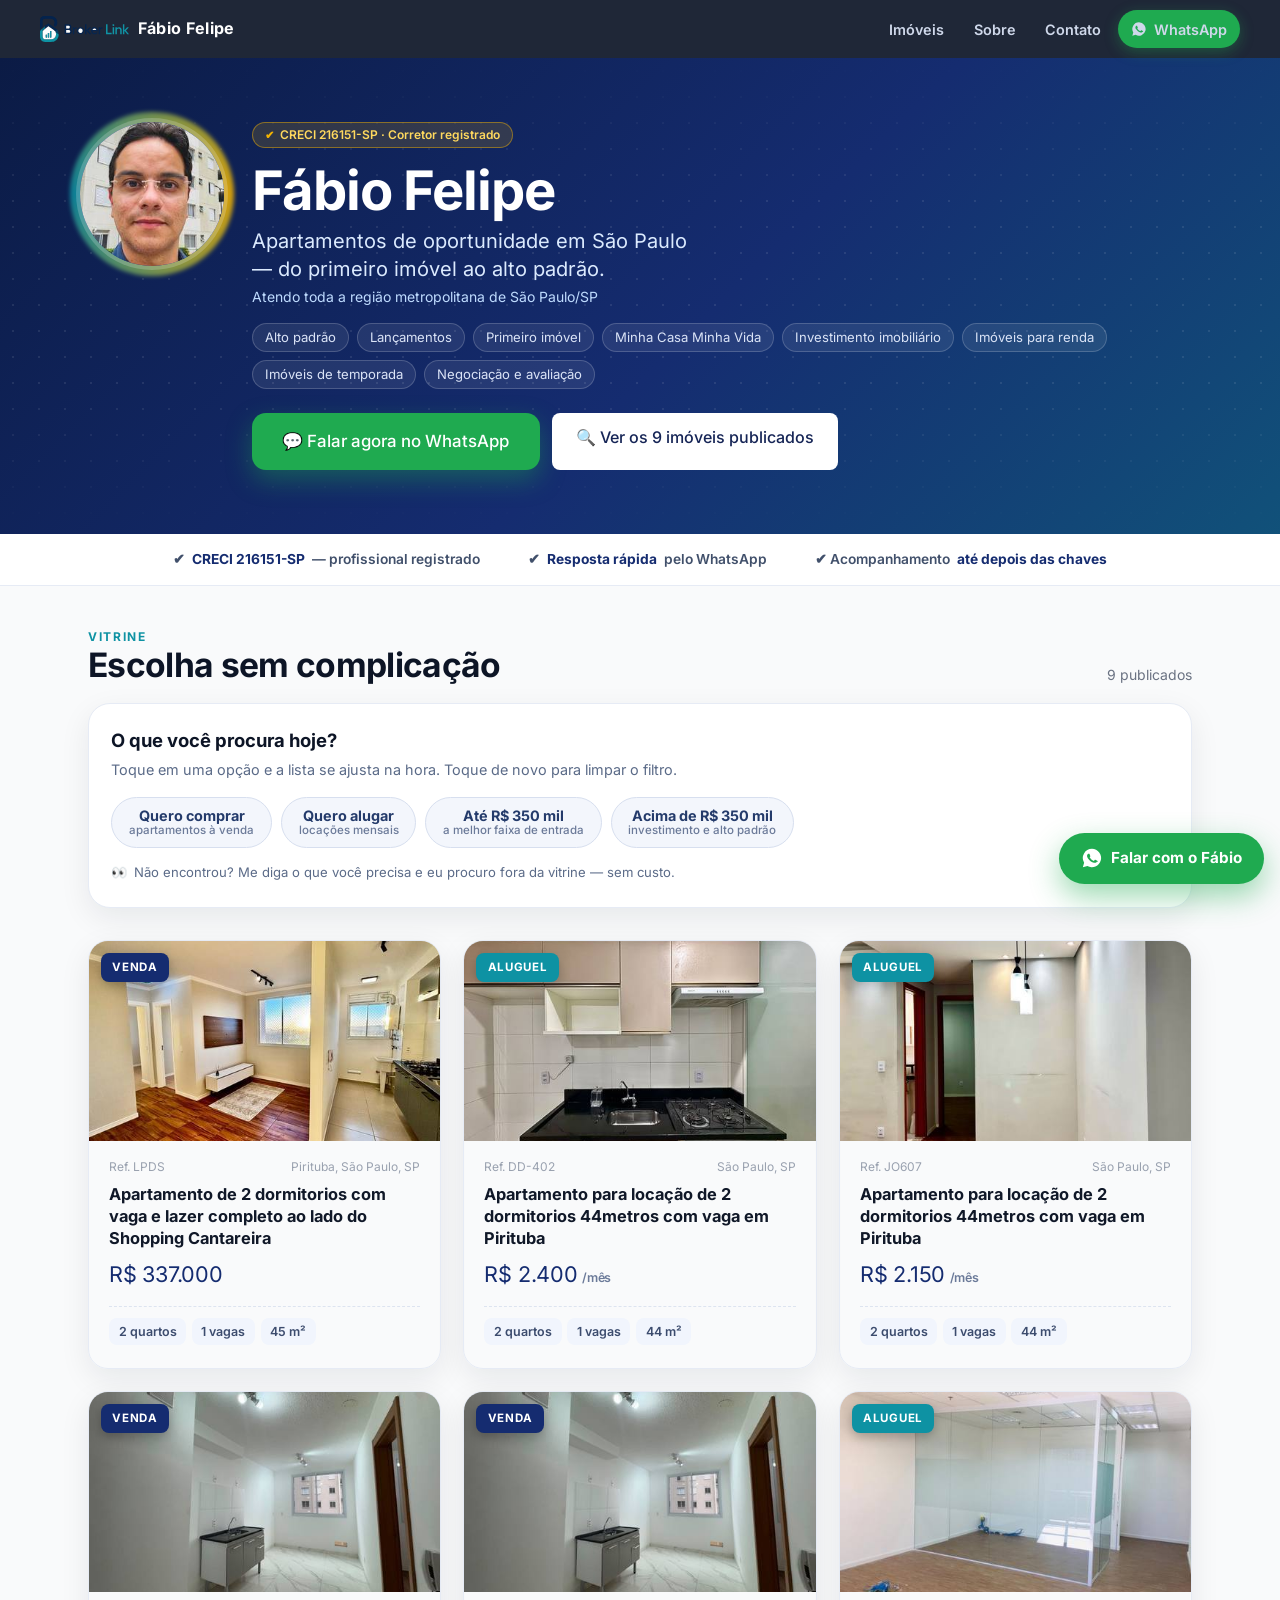
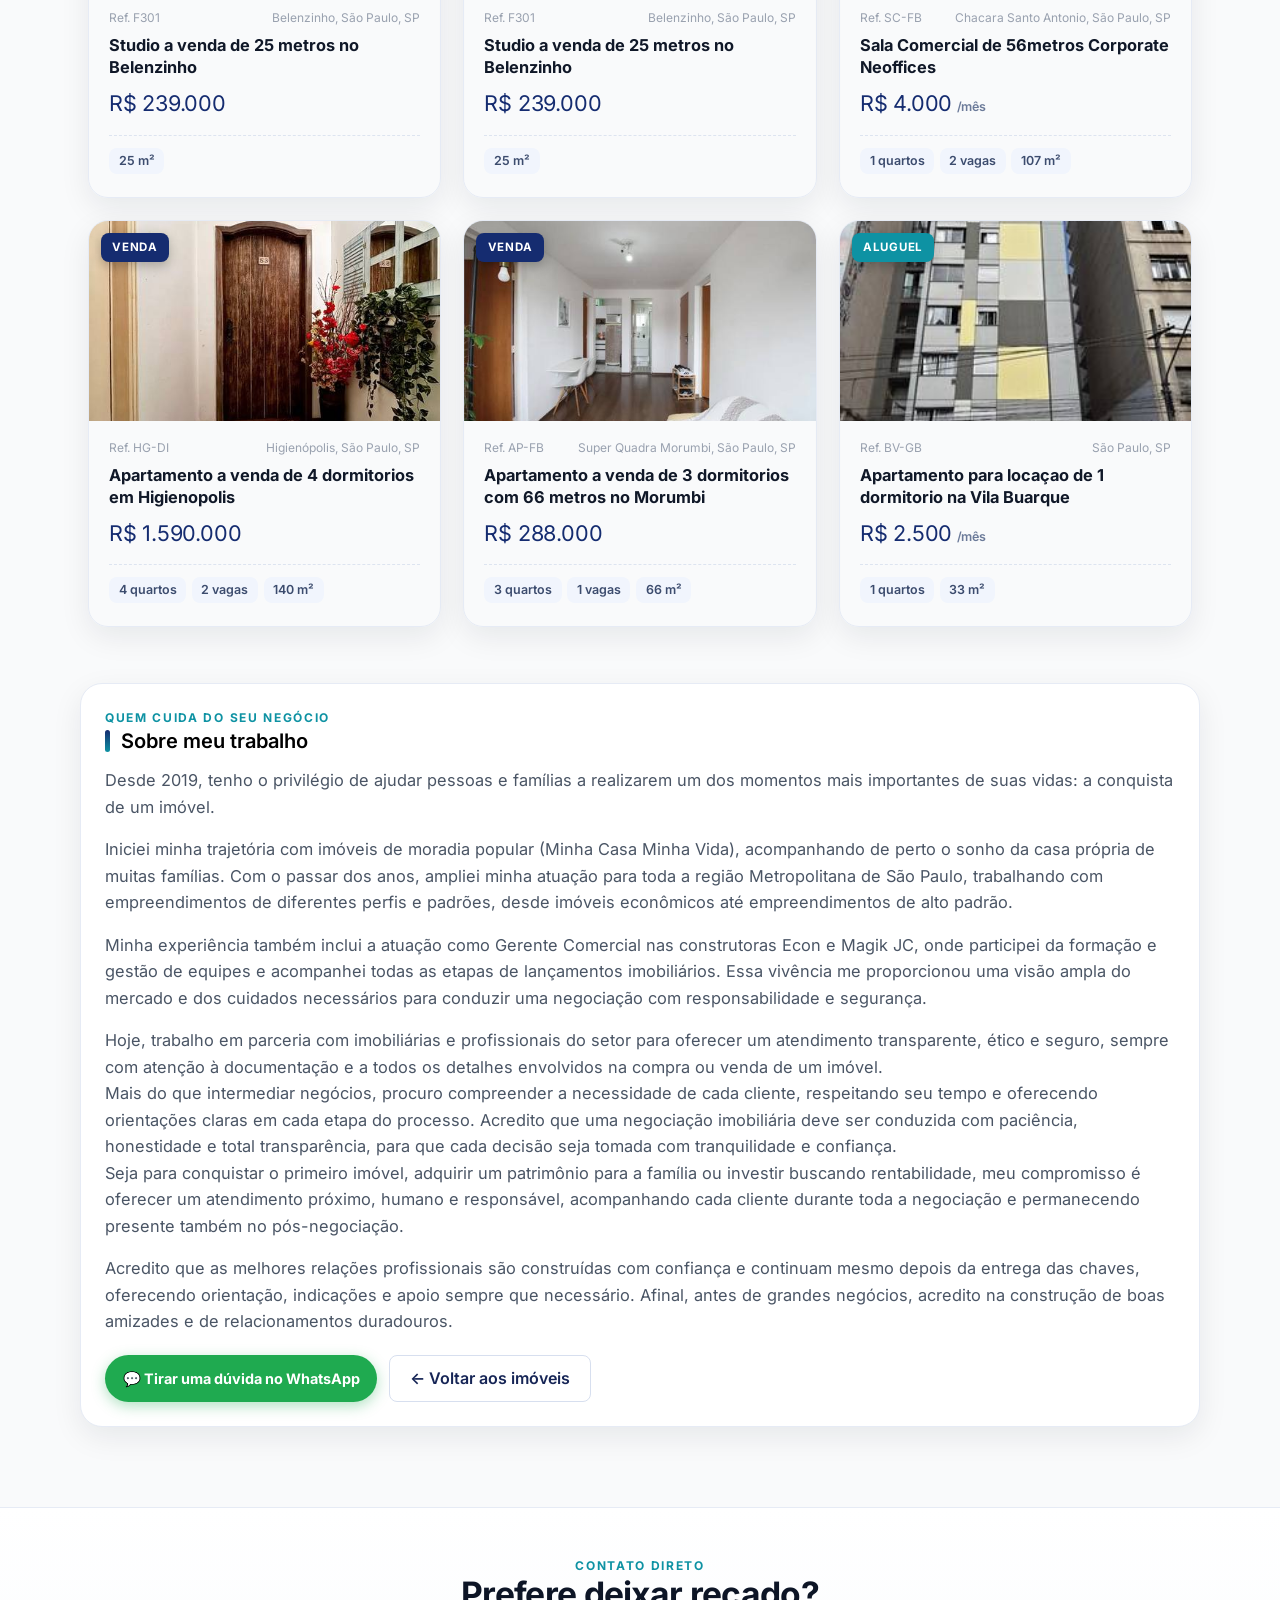
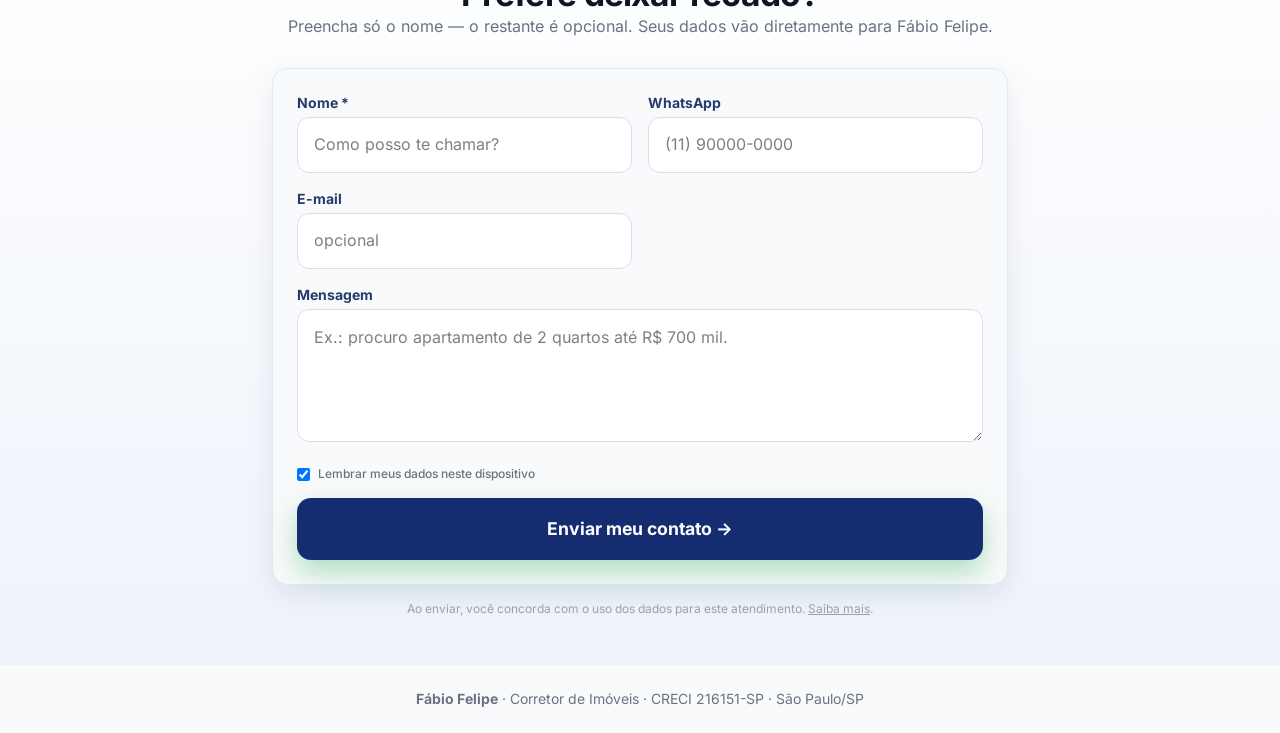
==== commit 2ce3735a: "Replace BrokerLink badge in home footer with broker credit line" ====
--- a/index.html
+++ b/index.html
@@ -121,9 +121,9 @@
 </section>
 </main>
 
-<footer class="bg-white border-t border-gray-200">
-  <div class="max-w-7xl mx-auto px-4 py-8 text-center">
-    <a href="https://www.brokerlink.com.br" class="inline-flex flex-col items-center gap-2 no-underline"><span class="text-xs text-gray-400">Página criada com</span><img src="/brokerlink/logo.svg" alt="BrokerLink" width="128" height="34" class="h-8 w-auto"/></a>
+<footer class="r-footer">
+  <div class="max-w-7xl mx-auto px-4 py-6 text-center">
+    <p class="text-sm text-gray-500"><strong>Fábio Felipe</strong> · Corretor de Imóveis · CRECI 216151-SP · São Paulo/SP</p>
   </div>
 </footer>
 
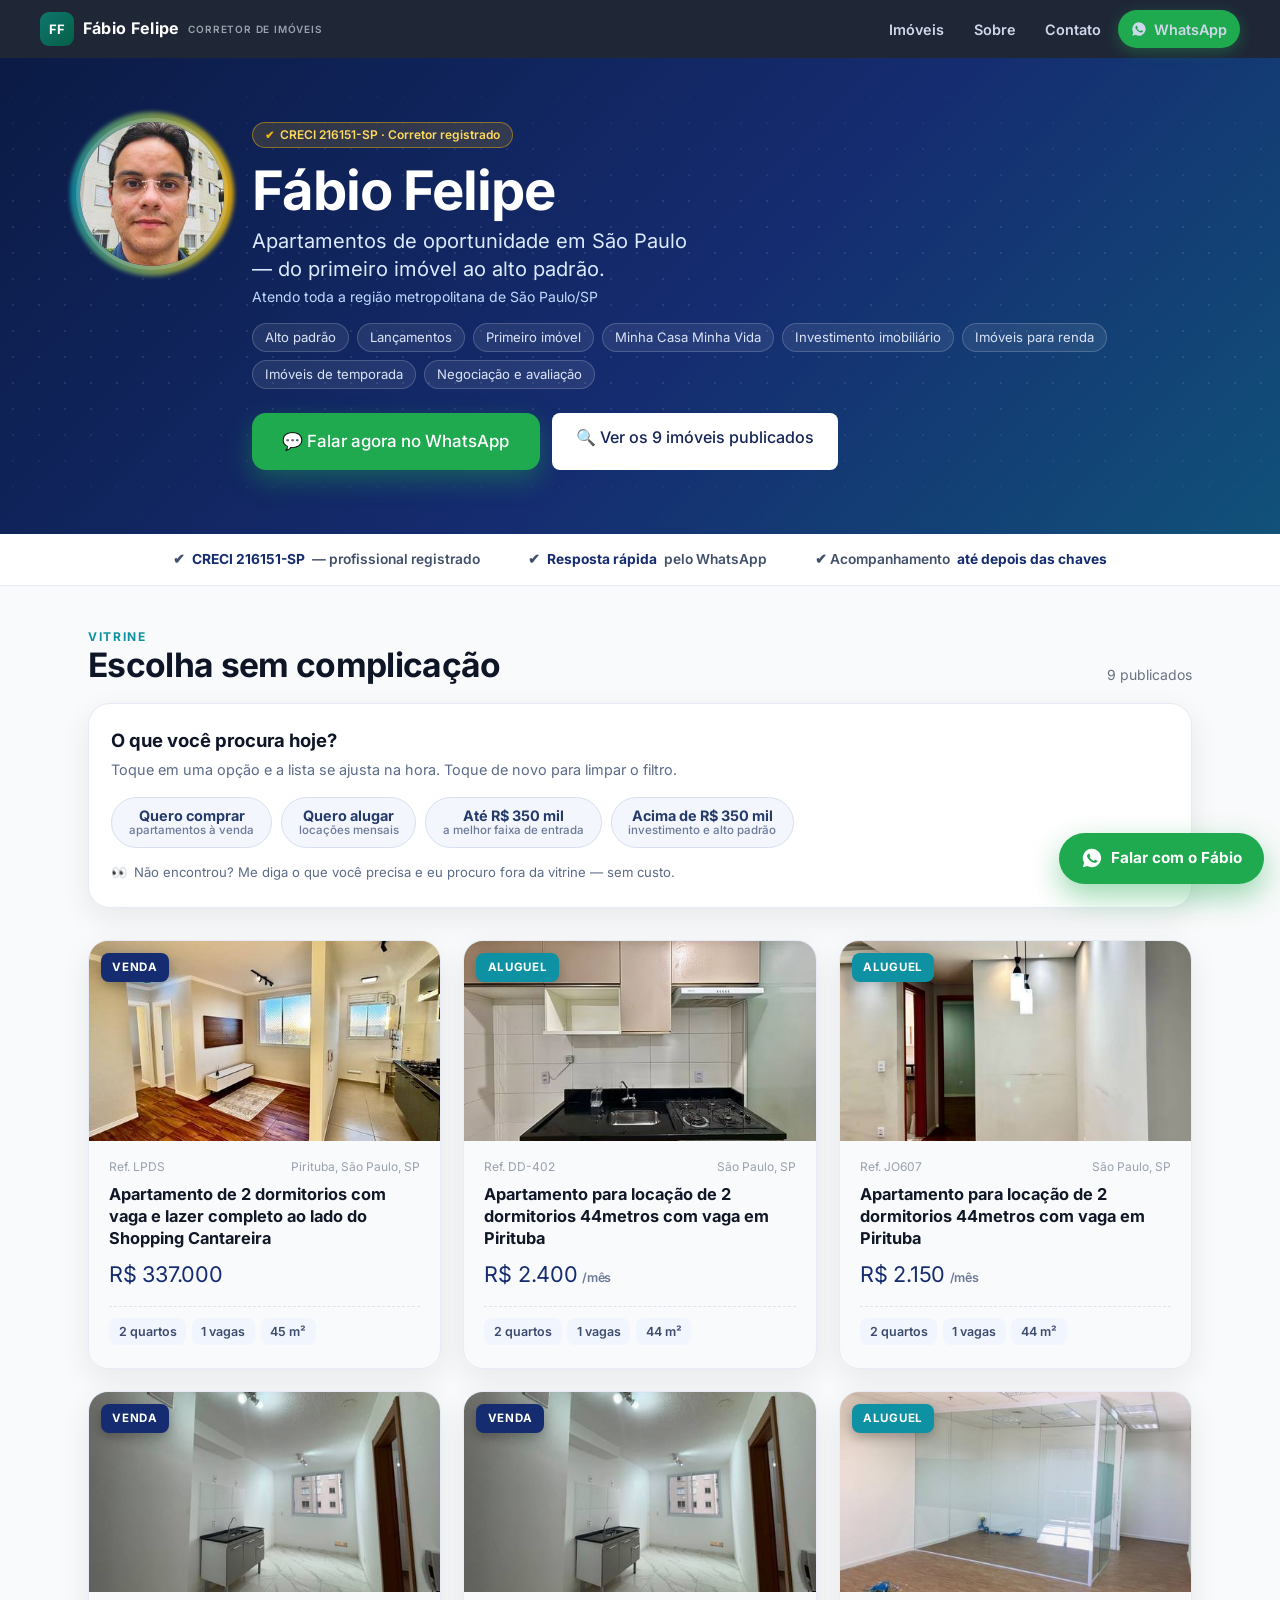
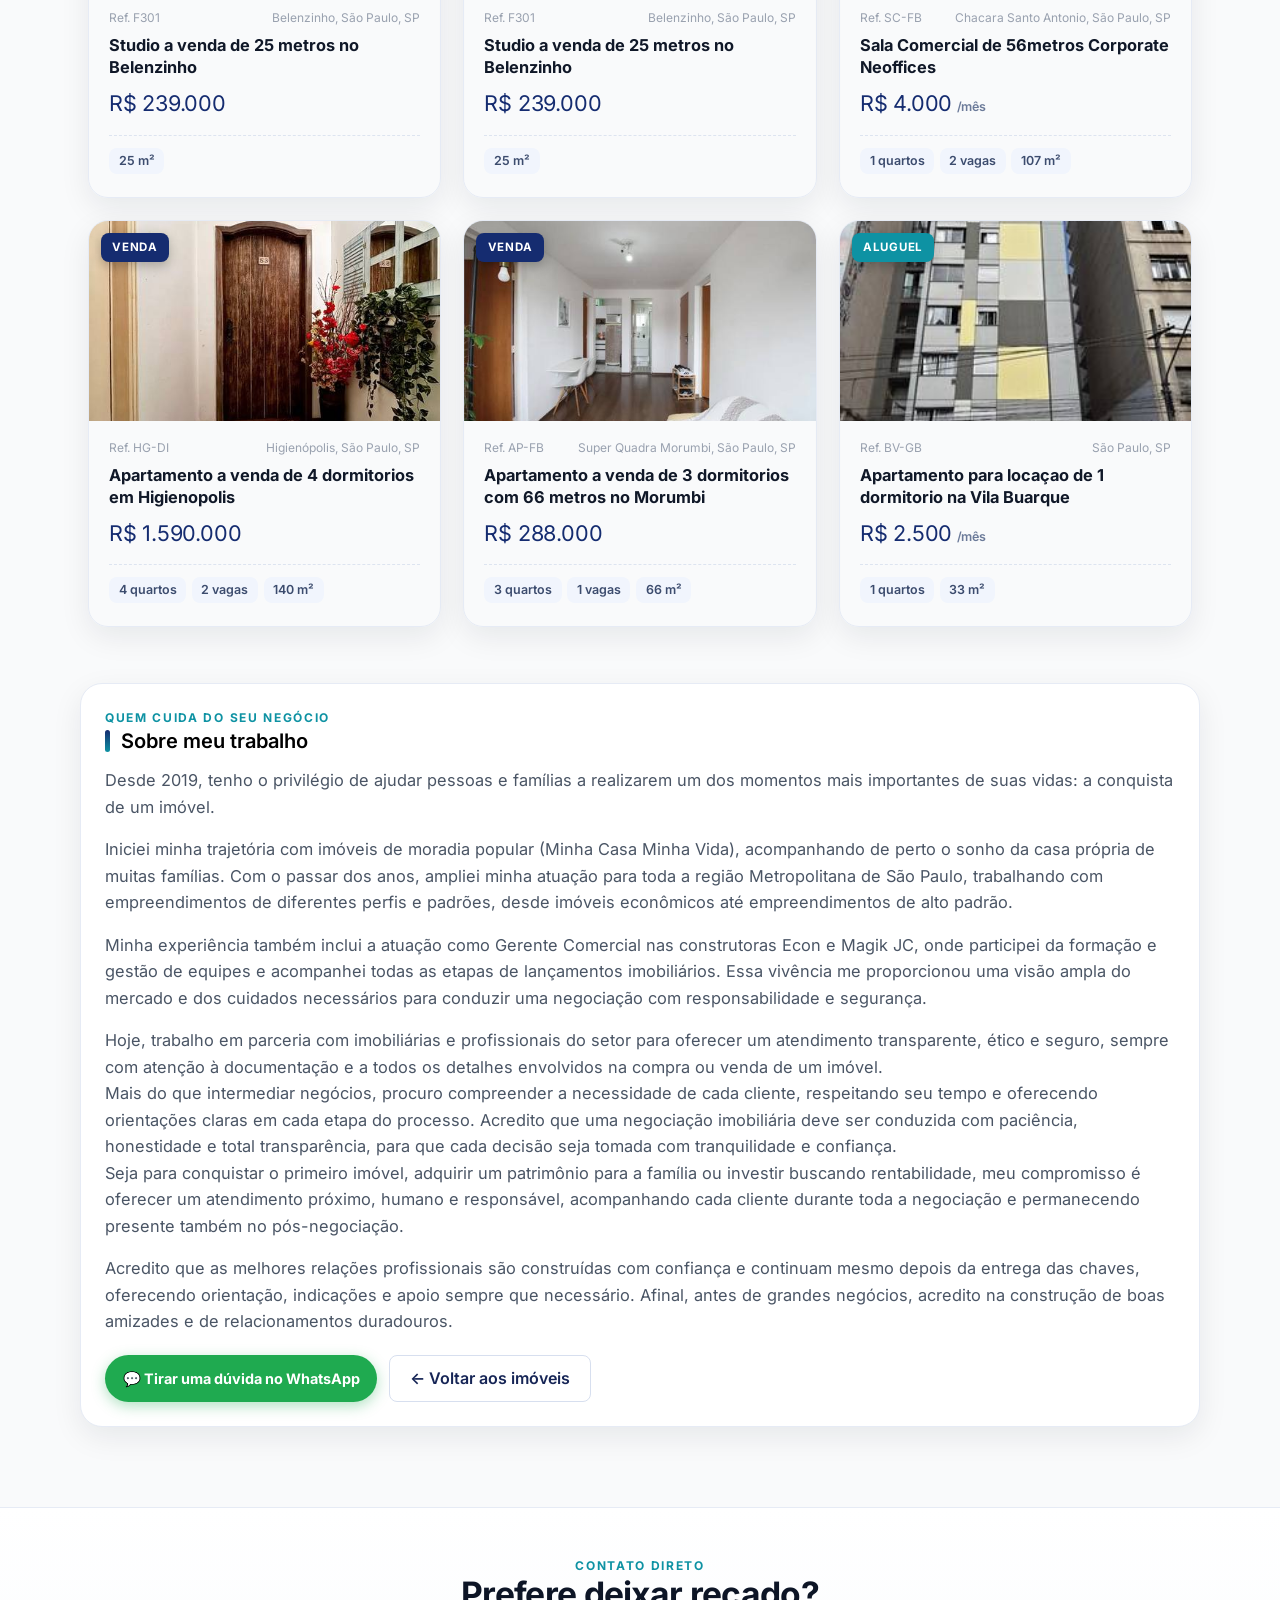
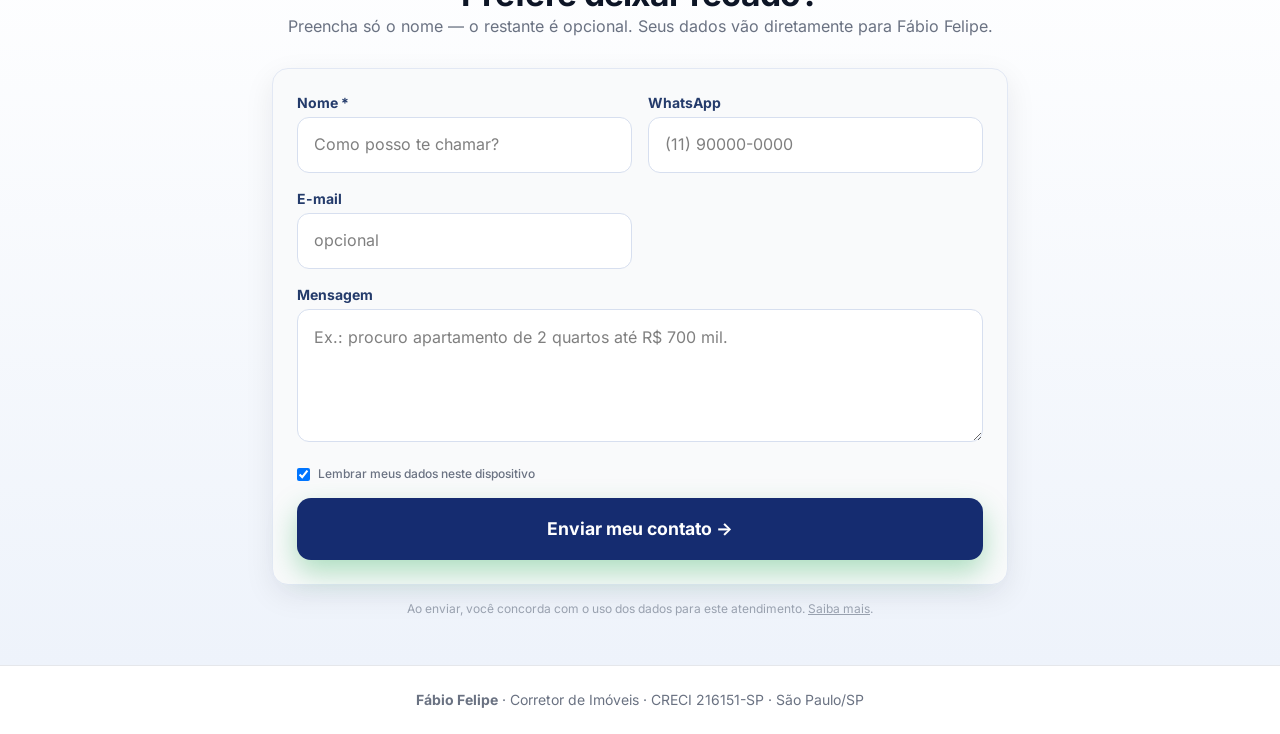
==== commit cb69a462: "Replace BrokerLink logo in topbar with personal FF brand mark" ====
--- a/index.html
+++ b/index.html
@@ -3,8 +3,8 @@
 
 <header class="r-topbar">
   <a class="r-logo" href="/" aria-label="Início — Fábio Felipe Corretor">
-    <img src="/brokerlink/logo.svg" alt="BrokerLink"/>
-    <span>Fábio&nbsp;Felipe</span>
+    <span class="r-logo-mark" aria-hidden="true">FF</span>
+    <span>Fábio&nbsp;Felipe</span><em>Corretor de Imóveis</em>
   </a>
   <nav aria-label="Navegação principal">
     <a href="#imoveis">Imóveis</a>
--- a/css/redesign.css
+++ b/css/redesign.css
@@ -190,3 +190,10 @@
 @media(min-width:768px){.r-fab span{display:inline}}
 
 footer.bg-white{border-top:1px solid #e6ebf5}
+
+/* ===== Rodapé da home (pós-remoção do selo BrokerLink) ===== */
+.r-footer{background:#fff;border-top:1px solid #e5e7eb}
+
+/* Logo pessoal na topbar (substitui marca BrokerLink) */
+.r-logo em{display:block;font-style:normal;font-size:10px;letter-spacing:.08em;text-transform:uppercase;color:#9ca3af;font-weight:600;line-height:1}
+.r-logo-mark{display:inline-flex;align-items:center;justify-content:center;width:34px;height:34px;border-radius:9px;background:linear-gradient(135deg,#0f766e,#065f46);color:#fff;font-weight:800;font-size:13px;letter-spacing:.5px;flex-shrink:0}
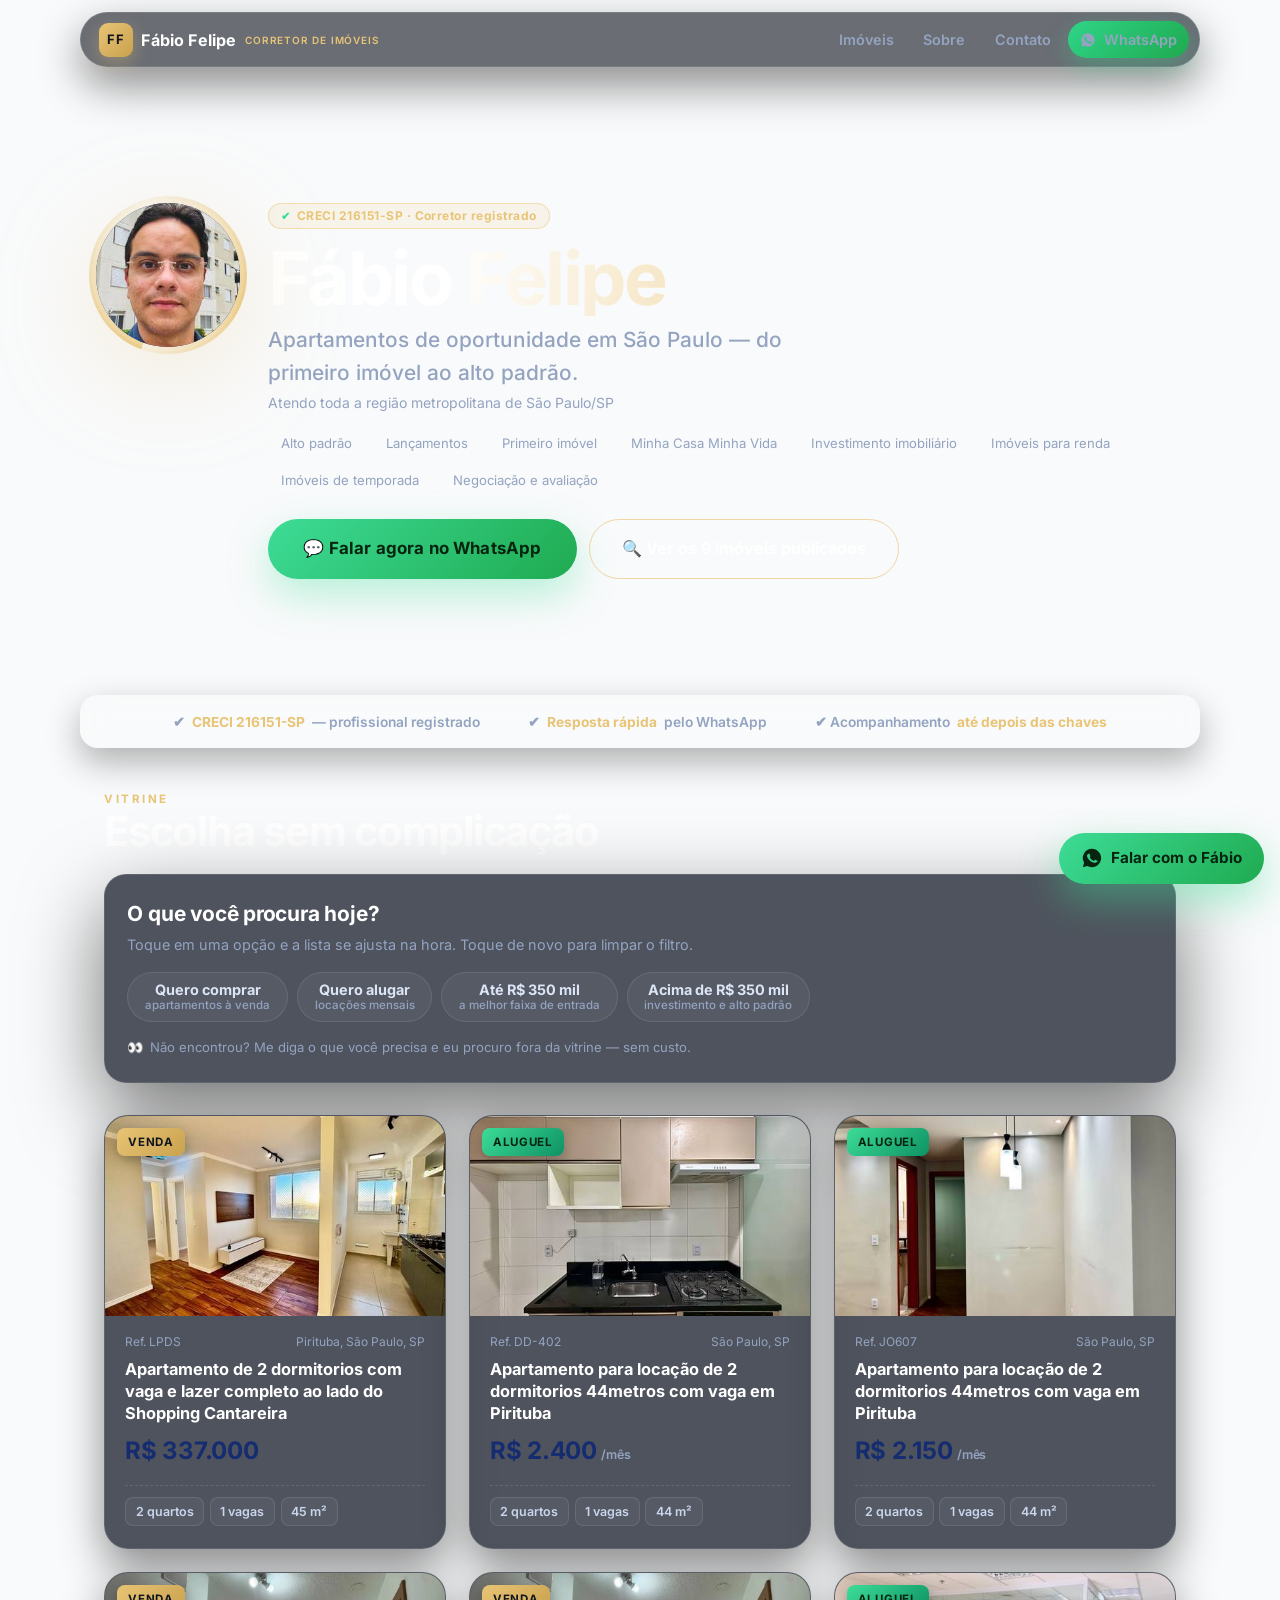
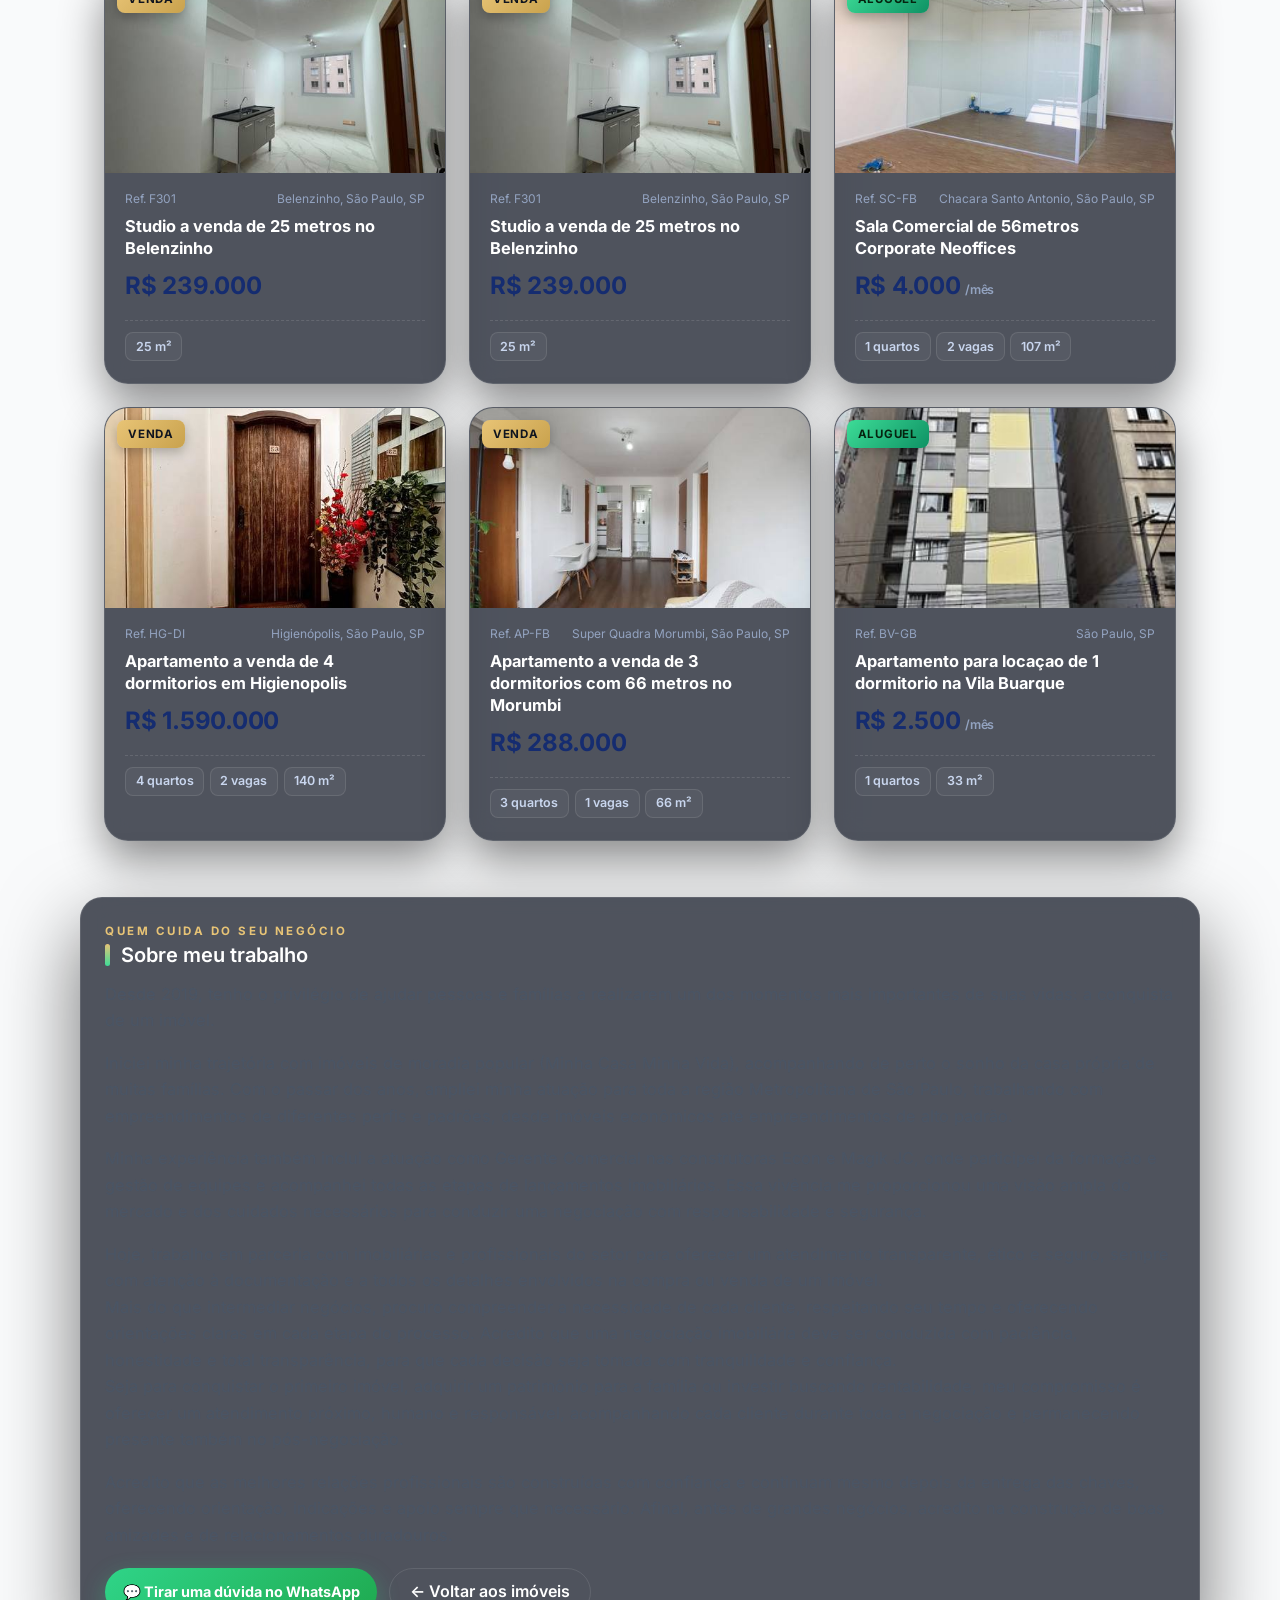
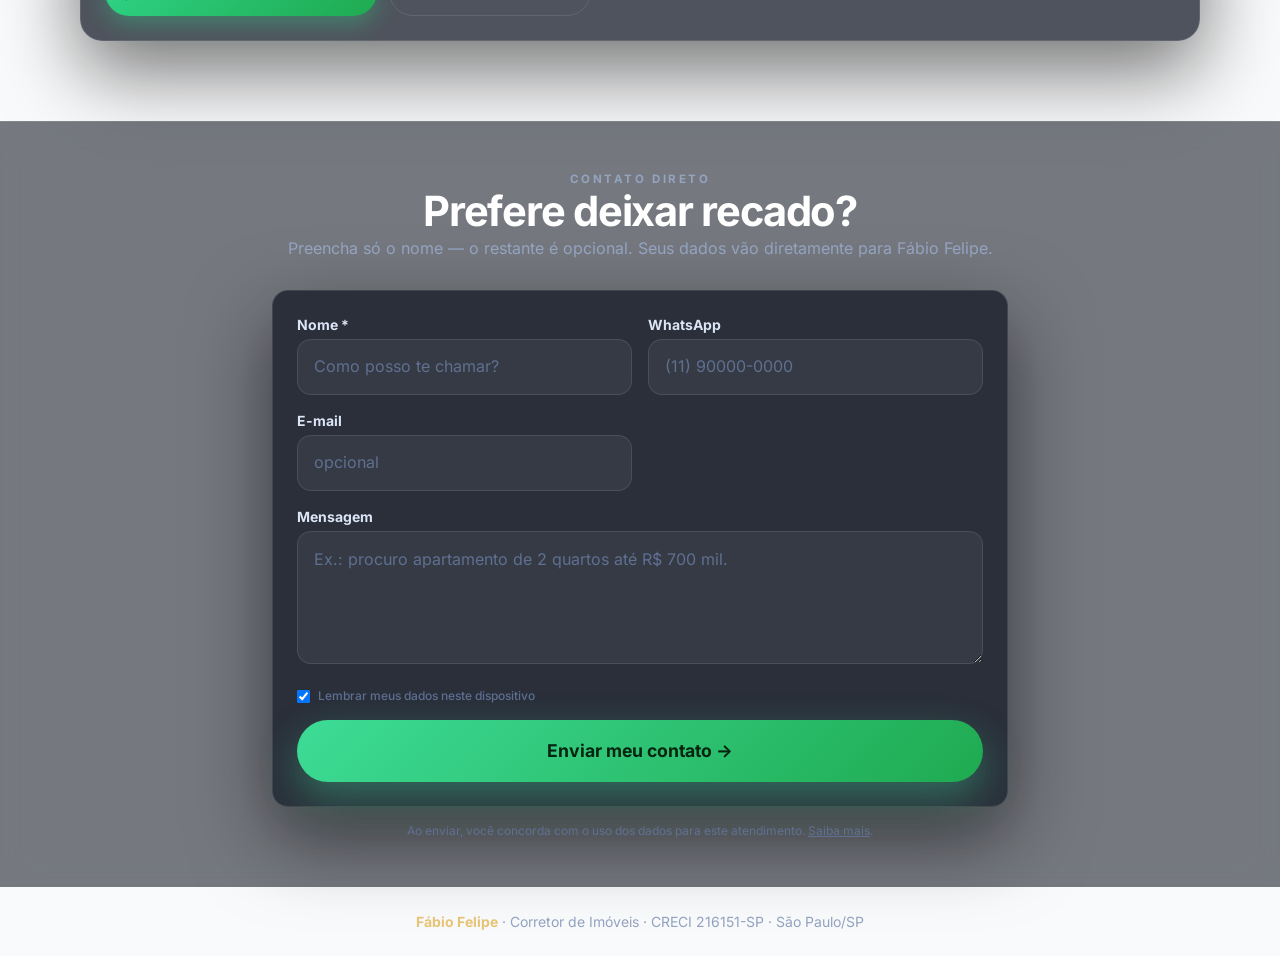
==== commit c6459f81: "Design revolution: dark-lux glass identity for home and property pages" ====
--- a/index.html
+++ b/index.html
@@ -1,4 +1,4 @@
-<!DOCTYPE html><html lang="pt-BR"><head><meta charSet="UTF-8"/><meta name="viewport" content="width=device-width, initial-scale=1.0"/><title>Fábio Felipe | Corretor de imóveis</title><link rel="canonical" href="/"/><meta name="description" content="Especialista em apartamentos de oportunidades em São Paulo"/><meta property="og:type" content="website"/><meta property="og:title" content="Fábio Felipe | Corretor de imóveis"/><meta property="og:description" content="Especialista em apartamentos de oportunidades em São Paulo"/><meta property="og:image" content="/brokerlink/uploads/corretores/35f3a626-eeab-41ef-ac6b-1ea419a82216/corretor-5-1782740356628-820094890.jpg"/><meta name="twitter:card" content="summary_large_image"/><meta name="twitter:title" content="Fábio Felipe | Corretor de imóveis"/><meta name="twitter:description" content="Especialista em apartamentos de oportunidades em São Paulo"/><meta name="twitter:image" content="/brokerlink/uploads/corretores/35f3a626-eeab-41ef-ac6b-1ea419a82216/corretor-5-1782740356628-820094890.jpg"/><link rel="icon" href="/brokerlink/favicon.ico" sizes="any"/><link rel="icon" type="image/svg+xml" href="/brokerlink/favicon.svg"/><link rel="stylesheet" href="/css/styles.min.css"/><script type="application/ld+json">{"@context":"https://schema.org","@graph":[{"@type":"Organization","@id":"https://www.brokerlink.com.br/#organization","name":"Webility","legalName":"MMS Negócios Digitais","url":"https://www.webility.com.br","taxID":"33.573.255/0001-00","identifier":{"@type":"PropertyValue","propertyID":"CNPJ","value":"33.573.255/0001-00"},"brand":{"@id":"https://www.brokerlink.com.br/#brand"}},{"@type":"ImageObject","@id":"https://www.brokerlink.com.br/#logo","url":"/brokerlink/logo-big.svg","contentUrl":"/brokerlink/logo-big.svg","caption":"Logo BrokerLink"},{"@type":"Brand","@id":"https://www.brokerlink.com.br/#brand","name":"BrokerLink","alternateName":"Broker Link","url":"https://www.brokerlink.com.br/","logo":{"@id":"https://www.brokerlink.com.br/#logo"},"slogan":"Transforme suas divulgações de imóveis em contatos mensuráveis."},{"@type":"WebSite","@id":"https://www.brokerlink.com.br/#website","url":"https://www.brokerlink.com.br/","name":"BrokerLink","alternateName":"Broker Link","inLanguage":"pt-BR","publisher":{"@id":"https://www.brokerlink.com.br/#organization"}},{"@type":"ProfilePage","@id":"https://www.fabiofelipe.com.br#profile-page","url":"https://www.fabiofelipe.com.br","name":"Fábio Felipe | Corretor de imóveis","headline":"Especialista em apartamentos de oportunidades em São Paulo","description":"Desde 2019, tenho o privilégio de ajudar pessoas e famílias a realizarem um dos momentos mais importantes de suas vidas: a conquista de um imóvel.\r\n\r\nIniciei minha trajetória com imóveis de moradia popular (Minha Casa Minha Vida), acompanhando de perto o sonho da casa própria de muitas famílias. Com o passar dos anos, ampliei minha atuação para toda a região Metropolitana de São Paulo, trabalhando com empreendimentos de diferentes perfis e padrões, desde imóveis econômicos até empreendimentos de alto padrão.\r\n\r\nMinha experiência também inclui a atuação como Gerente Comercial nas construtoras Econ e Magik JC, onde participei da formação e gestão de equipes e acompanhei todas as etapas de lançamentos imobiliários. Essa vivência me proporcionou uma visão ampla do mercado e dos cuidados necessários para conduzir uma negociação com responsabilidade e segurança.\r\n\r\nHoje, trabalho em parceria com imobiliárias e profissionais do setor para oferecer um atendimento transparente, ético e seguro, sempre com atenção à documentação e a todos os detalhes envolvidos na compra ou venda de um imóvel.\r\nMais do que intermediar negócios, procuro compreender a necessidade de cada cliente, respeitando seu tempo e oferecendo orientações claras em cada etapa do processo. Acredito que uma negociação imobiliária deve ser conduzida com paciência, honestidade e total transparência, para que cada decisão seja tomada com tranquilidade e confiança.\r\nSeja para conquistar o primeiro imóvel, adquirir um patrimônio para a família ou investir buscando rentabilidade, meu compromisso é oferecer um atendimento próximo, humano e responsável, acompanhando cada cliente durante toda a negociação e permanecendo presente também no pós-negociação. \r\n\r\nAcredito que as melhores relações profissionais são construídas com confiança e continuam mesmo depois da entrega das chaves, oferecendo orientação, indicações e apoio sempre que necessário. Afinal, antes de grandes negócios, acredito na construção de boas amizades e de relacionamentos duradouros.","dateCreated":"2026-06-16T10:36:00.000Z","dateModified":"2026-06-29T16:03:59.000Z","isPartOf":{"@id":"https://www.brokerlink.com.br/#website"},"publisher":{"@id":"https://www.brokerlink.com.br/#organization"},"mainEntity":{"@id":"https://www.fabiofelipe.com.br#real-estate-agent"},"breadcrumb":{"@id":"https://www.fabiofelipe.com.br#breadcrumb"},"inLanguage":"pt-BR"},{"@type":["Person","RealEstateAgent"],"@id":"https://www.fabiofelipe.com.br#real-estate-agent","name":"Fábio Felipe","alternateName":"Fábio Felipe Corretor de Imóveis","url":"https://www.fabiofelipe.com.br","image":"/brokerlink/uploads/corretores/35f3a626-eeab-41ef-ac6b-1ea419a82216/corretor-5-1782740356628-820094890.jpg","description":"Desde 2019, tenho o privilégio de ajudar pessoas e famílias a realizarem um dos momentos mais importantes de suas vidas: a conquista de um imóvel.\r\n\r\nIniciei minha trajetória com imóveis de moradia popular (Minha Casa Minha Vida), acompanhando de perto o sonho da casa própria de muitas famílias. Com o passar dos anos, ampliei minha atuação para toda a região Metropolitana de São Paulo, trabalhando com empreendimentos de diferentes perfis e padrões, desde imóveis econômicos até empreendimentos de alto padrão.\r\n\r\nMinha experiência também inclui a atuação como Gerente Comercial nas construtoras Econ e Magik JC, onde participei da formação e gestão de equipes e acompanhei todas as etapas de lançamentos imobiliários. Essa vivência me proporcionou uma visão ampla do mercado e dos cuidados necessários para conduzir uma negociação com responsabilidade e segurança.\r\n\r\nHoje, trabalho em parceria com imobiliárias e profissionais do setor para oferecer um atendimento transparente, ético e seguro, sempre com atenção à documentação e a todos os detalhes envolvidos na compra ou venda de um imóvel.\r\nMais do que intermediar negócios, procuro compreender a necessidade de cada cliente, respeitando seu tempo e oferecendo orientações claras em cada etapa do processo. Acredito que uma negociação imobiliária deve ser conduzida com paciência, honestidade e total transparência, para que cada decisão seja tomada com tranquilidade e confiança.\r\nSeja para conquistar o primeiro imóvel, adquirir um patrimônio para a família ou investir buscando rentabilidade, meu compromisso é oferecer um atendimento próximo, humano e responsável, acompanhando cada cliente durante toda a negociação e permanecendo presente também no pós-negociação. \r\n\r\nAcredito que as melhores relações profissionais são construídas com confiança e continuam mesmo depois da entrega das chaves, oferecendo orientação, indicações e apoio sempre que necessário. Afinal, antes de grandes negócios, acredito na construção de boas amizades e de relacionamentos duradouros.","slogan":"Especialista em apartamentos de oportunidades em São Paulo","jobTitle":"Corretor de imóveis","hasOccupation":{"@type":"Occupation","name":"Corretor de imóveis","description":"Profissional responsável por intermediar a compra, venda ou aluguel de imóveis."},"telephone":"+5511975222840","priceRange":"Venda: R$ 239.000 - R$ 1.590.000; Aluguel: R$ 2.150 - R$ 4.000/mês","identifier":{"@type":"PropertyValue","propertyID":"CRECI-SP","value":"216151-SP"},"memberOf":{"@type":"Organization","name":"CRECI-SP"},"contactPoint":{"@type":"ContactPoint","contactType":"Atendimento comercial","telephone":"+5511975222840","availableLanguage":["pt-BR"],"areaServed":"BR"},"potentialAction":{"@type":"CommunicateAction","name":"Falar com o corretor pelo WhatsApp","target":"https://wa.me/5511975222840"},"makesOffer":[{"@id":"https://www.fabiofelipe.com.br/imoveis/f9a85fb5-0678-4287-96c6-808a590b525b#offer"},{"@id":"https://www.fabiofelipe.com.br/imoveis/fbdc5be9-516a-42bd-8b24-6040ce9af485#offer"},{"@id":"https://www.fabiofelipe.com.br/imoveis/70cb1d1a-7428-480c-b24b-4bc890e5abf6#offer"},{"@id":"https://www.fabiofelipe.com.br/imoveis/364c758b-52be-48a4-a93f-f605bc0d73a9#offer"},{"@id":"https://www.fabiofelipe.com.br/imoveis/b6fe371b-612d-4d37-b635-1dbd89c6b92d#offer"},{"@id":"https://www.fabiofelipe.com.br/imoveis/3a87e39f-74d1-4cf4-842e-2f8b0901fa7a#offer"},{"@id":"https://www.fabiofelipe.com.br/imoveis/7861d52e-8292-4648-9b47-c7b4ba258110#offer"},{"@id":"https://www.fabiofelipe.com.br/imoveis/f9061805-283d-41f7-98c8-7e075b6621ad#offer"},{"@id":"https://www.fabiofelipe.com.br/imoveis/3e393b30-0067-4d5c-84de-baad19729647#offer"}],"mainEntityOfPage":{"@id":"https://www.fabiofelipe.com.br#profile-page"}},{"@type":"ItemList","@id":"https://www.fabiofelipe.com.br#property-list","name":"Imóveis anunciados por Fábio Felipe","numberOfItems":9,"itemListElement":[{"@type":"ListItem","position":1,"item":{"@id":"https://www.fabiofelipe.com.br/imoveis/f9a85fb5-0678-4287-96c6-808a590b525b#listing"}},{"@type":"ListItem","position":2,"item":{"@id":"https://www.fabiofelipe.com.br/imoveis/fbdc5be9-516a-42bd-8b24-6040ce9af485#listing"}},{"@type":"ListItem","position":3,"item":{"@id":"https://www.fabiofelipe.com.br/imoveis/70cb1d1a-7428-480c-b24b-4bc890e5abf6#listing"}},{"@type":"ListItem","position":4,"item":{"@id":"https://www.fabiofelipe.com.br/imoveis/364c758b-52be-48a4-a93f-f605bc0d73a9#listing"}},{"@type":"ListItem","position":5,"item":{"@id":"https://www.fabiofelipe.com.br/imoveis/b6fe371b-612d-4d37-b635-1dbd89c6b92d#listing"}},{"@type":"ListItem","position":6,"item":{"@id":"https://www.fabiofelipe.com.br/imoveis/3a87e39f-74d1-4cf4-842e-2f8b0901fa7a#listing"}},{"@type":"ListItem","position":7,"item":{"@id":"https://www.fabiofelipe.com.br/imoveis/7861d52e-8292-4648-9b47-c7b4ba258110#listing"}},{"@type":"ListItem","position":8,"item":{"@id":"https://www.fabiofelipe.com.br/imoveis/f9061805-283d-41f7-98c8-7e075b6621ad#listing"}},{"@type":"ListItem","position":9,"item":{"@id":"https://www.fabiofelipe.com.br/imoveis/3e393b30-0067-4d5c-84de-baad19729647#listing"}}]},{"@type":"RealEstateListing","@id":"https://www.fabiofelipe.com.br/imoveis/f9a85fb5-0678-4287-96c6-808a590b525b#listing","url":"https://www.fabiofelipe.com.br/imoveis/f9a85fb5-0678-4287-96c6-808a590b525b","name":"Apartamento de 2 dormitorios com vaga e lazer completo ao lado do Shopping Cantareira","headline":"Apartamento de 2 dormitorios com vaga e lazer completo ao lado do Shopping Cantareira","description":"Apartamento em oportunidade totalmente reformado !","datePosted":"2026-07-20T23:13:51.000Z","datePublished":"2026-07-20T23:13:51.000Z","dateModified":"2026-07-20T23:13:51.000Z","inLanguage":"pt-BR","isPartOf":{"@id":"https://www.brokerlink.com.br/#website"},"mainEntity":{"@id":"https://www.fabiofelipe.com.br/imoveis/f9a85fb5-0678-4287-96c6-808a590b525b#property"},"about":{"@id":"https://www.fabiofelipe.com.br/imoveis/f9a85fb5-0678-4287-96c6-808a590b525b#property"},"image":["/brokerlink/uploads/corretores/35f3a626-eeab-41ef-ac6b-1ea419a82216/imoveis/f9a85fb5-0678-4287-96c6-808a590b525b/605d82aa-61fa-4064-b801-5d7c26843dff-master.jpg","/brokerlink/uploads/corretores/35f3a626-eeab-41ef-ac6b-1ea419a82216/imoveis/f9a85fb5-0678-4287-96c6-808a590b525b/afaeebd5-69bd-48cc-bb4b-015827359a24-master.jpg","/brokerlink/uploads/corretores/35f3a626-eeab-41ef-ac6b-1ea419a82216/imoveis/f9a85fb5-0678-4287-96c6-808a590b525b/16714890-b05b-4897-bc98-99054e4b8e47-master.jpg","/brokerlink/uploads/corretores/35f3a626-eeab-41ef-ac6b-1ea419a82216/imoveis/f9a85fb5-0678-4287-96c6-808a590b525b/e2e38252-051e-4284-93a8-713303583cc5-master.jpg","/brokerlink/uploads/corretores/35f3a626-eeab-41ef-ac6b-1ea419a82216/imoveis/f9a85fb5-0678-4287-96c6-808a590b525b/7c3124ed-d12b-4307-80e4-8e67cc6309dd-master.jpg","/brokerlink/uploads/corretores/35f3a626-eeab-41ef-ac6b-1ea419a82216/imoveis/f9a85fb5-0678-4287-96c6-808a590b525b/71c99e00-219d-4274-8e1d-617f478b8d40-master.jpg","/brokerlink/uploads/corretores/35f3a626-eeab-41ef-ac6b-1ea419a82216/imoveis/f9a85fb5-0678-4287-96c6-808a590b525b/53691d87-b27b-4c12-9373-c2416311e0a6-master.jpg","/brokerlink/uploads/corretores/35f3a626-eeab-41ef-ac6b-1ea419a82216/imoveis/f9a85fb5-0678-4287-96c6-808a590b525b/27e5f3ba-2fb4-423b-bd19-6a60cc3426fb-master.jpg"],"offers":{"@id":"https://www.fabiofelipe.com.br/imoveis/f9a85fb5-0678-4287-96c6-808a590b525b#offer"},"provider":{"@id":"https://www.fabiofelipe.com.br#real-estate-agent"},"publisher":{"@id":"https://www.brokerlink.com.br/#organization"}},{"@type":"Apartment","@id":"https://www.fabiofelipe.com.br/imoveis/f9a85fb5-0678-4287-96c6-808a590b525b#property","name":"Apartamento de 2 dormitorios com vaga e lazer completo ao lado do Shopping Cantareira","description":"Apartamento em oportunidade totalmente reformado !","url":"https://www.fabiofelipe.com.br/imoveis/f9a85fb5-0678-4287-96c6-808a590b525b","image":"/brokerlink/uploads/corretores/35f3a626-eeab-41ef-ac6b-1ea419a82216/imoveis/f9a85fb5-0678-4287-96c6-808a590b525b/605d82aa-61fa-4064-b801-5d7c26843dff-master.jpg","identifier":{"@type":"PropertyValue","propertyID":"Código do imóvel","value":"LPDS"},"address":{"@type":"PostalAddress","streetAddress":"Rua Nelson Passos Palma, 333","addressCountry":"BR"},"containedInPlace":{"@type":"Place","name":"Pirituba","address":{"@type":"PostalAddress","addressCountry":"BR"}},"geo":{"@type":"GeoCoordinates","latitude":-23.5329,"longitude":-46.6395},"floorSize":{"@type":"QuantitativeValue","value":45,"unitCode":"MTK","unitText":"m²"},"numberOfBedrooms":2,"numberOfBathroomsTotal":1,"numberOfRooms":2,"amenityFeature":[{"@type":"LocationFeatureSpecification","name":"1 vaga(s) de garagem","value":true},{"@type":"LocationFeatureSpecification","name":"Piscina","value":true},{"@type":"LocationFeatureSpecification","name":"portaria 24hs","value":true},{"@type":"LocationFeatureSpecification","name":"academia","value":true},{"@type":"LocationFeatureSpecification","name":"lazer completo","value":true}],"subjectOf":{"@id":"https://www.fabiofelipe.com.br/imoveis/f9a85fb5-0678-4287-96c6-808a590b525b#listing"}},{"@type":"OfferForPurchase","@id":"https://www.fabiofelipe.com.br/imoveis/f9a85fb5-0678-4287-96c6-808a590b525b#offer","name":"Apartamento à venda","url":"https://www.fabiofelipe.com.br/imoveis/f9a85fb5-0678-4287-96c6-808a590b525b","price":"337000.00","priceCurrency":"BRL","availability":"https://schema.org/InStock","itemOffered":{"@id":"https://www.fabiofelipe.com.br/imoveis/f9a85fb5-0678-4287-96c6-808a590b525b#property"},"seller":{"@id":"https://www.fabiofelipe.com.br#real-estate-agent"},"offeredBy":{"@id":"https://www.fabiofelipe.com.br#real-estate-agent"},"validFrom":"2026-07-20T23:13:51.000Z","priceSpecification":[{"@type":"PriceSpecification","name":"Preço de venda","price":"337000.00","priceCurrency":"BRL"},{"@type":"PriceSpecification","name":"Condomínio","price":"350.00","priceCurrency":"BRL"},{"@type":"PriceSpecification","name":"IPTU","price":"0.00","priceCurrency":"BRL"}]},{"@type":"RealEstateListing","@id":"https://www.fabiofelipe.com.br/imoveis/fbdc5be9-516a-42bd-8b24-6040ce9af485#listing","url":"https://www.fabiofelipe.com.br/imoveis/fbdc5be9-516a-42bd-8b24-6040ce9af485","name":"Apartamento para locação de 2 dormitorios 44metros com vaga em Pirituba","headline":"Apartamento para locação de 2 dormitorios 44metros com vaga em Pirituba","description":"Portaria 24hs, Salao de festas, salão de jogos, brinquedoteca , playground , mercado24hs, Proximo a estacao Piqueri","datePosted":"2026-07-10T00:59:08.000Z","datePublished":"2026-07-10T00:59:08.000Z","dateModified":"2026-07-10T00:59:08.000Z","inLanguage":"pt-BR","isPartOf":{"@id":"https://www.brokerlink.com.br/#website"},"mainEntity":{"@id":"https://www.fabiofelipe.com.br/imoveis/fbdc5be9-516a-42bd-8b24-6040ce9af485#property"},"about":{"@id":"https://www.fabiofelipe.com.br/imoveis/fbdc5be9-516a-42bd-8b24-6040ce9af485#property"},"image":["/brokerlink/uploads/corretores/35f3a626-eeab-41ef-ac6b-1ea419a82216/imoveis/fbdc5be9-516a-42bd-8b24-6040ce9af485/a15c7497-9405-421a-9287-af13990a5b17-master.jpg","/brokerlink/uploads/corretores/35f3a626-eeab-41ef-ac6b-1ea419a82216/imoveis/fbdc5be9-516a-42bd-8b24-6040ce9af485/760daf3d-61e8-4a3f-a38a-bc9c62fd4675-master.jpg","/brokerlink/uploads/corretores/35f3a626-eeab-41ef-ac6b-1ea419a82216/imoveis/fbdc5be9-516a-42bd-8b24-6040ce9af485/94f4d8cb-bb4f-4a61-b779-79ba64053bde-master.jpg","/brokerlink/uploads/corretores/35f3a626-eeab-41ef-ac6b-1ea419a82216/imoveis/fbdc5be9-516a-42bd-8b24-6040ce9af485/a955faff-14d5-46c6-82b9-782a9db92b6a-master.jpg","/brokerlink/uploads/corretores/35f3a626-eeab-41ef-ac6b-1ea419a82216/imoveis/fbdc5be9-516a-42bd-8b24-6040ce9af485/2364cd29-cb76-4bfe-afa6-94b134a0ea6d-master.jpg","/brokerlink/uploads/corretores/35f3a626-eeab-41ef-ac6b-1ea419a82216/imoveis/fbdc5be9-516a-42bd-8b24-6040ce9af485/67f75020-01c9-4110-89ed-1746db848d82-master.jpg","/brokerlink/uploads/corretores/35f3a626-eeab-41ef-ac6b-1ea419a82216/imoveis/fbdc5be9-516a-42bd-8b24-6040ce9af485/cb42a610-2276-4cef-a4f6-ba916568bfa7-master.jpg","/brokerlink/uploads/corretores/35f3a626-eeab-41ef-ac6b-1ea419a82216/imoveis/fbdc5be9-516a-42bd-8b24-6040ce9af485/23a9c717-055c-4e7a-add0-a9af16d49aa4-master.jpg"],"offers":{"@id":"https://www.fabiofelipe.com.br/imoveis/fbdc5be9-516a-42bd-8b24-6040ce9af485#offer"},"provider":{"@id":"https://www.fabiofelipe.com.br#real-estate-agent"},"publisher":{"@id":"https://www.brokerlink.com.br/#organization"}},{"@type":"Apartment","@id":"https://www.fabiofelipe.com.br/imoveis/fbdc5be9-516a-42bd-8b24-6040ce9af485#property","name":"Apartamento para locação de 2 dormitorios 44metros com vaga em Pirituba","description":"Portaria 24hs, Salao de festas, salão de jogos, brinquedoteca , playground , mercado24hs, Proximo a estacao Piqueri","url":"https://www.fabiofelipe.com.br/imoveis/fbdc5be9-516a-42bd-8b24-6040ce9af485","image":"/brokerlink/uploads/corretores/35f3a626-eeab-41ef-ac6b-1ea419a82216/imoveis/fbdc5be9-516a-42bd-8b24-6040ce9af485/a15c7497-9405-421a-9287-af13990a5b17-master.jpg","identifier":{"@type":"PropertyValue","propertyID":"Código do imóvel","value":"DD-402"},"address":{"@type":"PostalAddress","streetAddress":"Av Aparecida do Rio Negro","addressCountry":"BR"},"geo":{"@type":"GeoCoordinates","latitude":-23.5004306,"longitude":-46.7189147},"floorSize":{"@type":"QuantitativeValue","value":44,"unitCode":"MTK","unitText":"m²"},"numberOfBedrooms":2,"numberOfBathroomsTotal":1,"numberOfRooms":2,"amenityFeature":[{"@type":"LocationFeatureSpecification","name":"1 vaga(s) de garagem","value":true}],"subjectOf":{"@id":"https://www.fabiofelipe.com.br/imoveis/fbdc5be9-516a-42bd-8b24-6040ce9af485#listing"}},{"@type":"OfferForLease","@id":"https://www.fabiofelipe.com.br/imoveis/fbdc5be9-516a-42bd-8b24-6040ce9af485#offer","name":"Apartamento para aluguel","url":"https://www.fabiofelipe.com.br/imoveis/fbdc5be9-516a-42bd-8b24-6040ce9af485","price":"2400.00","priceCurrency":"BRL","availability":"https://schema.org/InStock","itemOffered":{"@id":"https://www.fabiofelipe.com.br/imoveis/fbdc5be9-516a-42bd-8b24-6040ce9af485#property"},"seller":{"@id":"https://www.fabiofelipe.com.br#real-estate-agent"},"offeredBy":{"@id":"https://www.fabiofelipe.com.br#real-estate-agent"},"validFrom":"2026-07-10T00:59:08.000Z","priceSpecification":[{"@type":"PriceSpecification","name":"Valor do aluguel","price":"2400.00","priceCurrency":"BRL"},{"@type":"PriceSpecification","name":"Condomínio","price":"300.00","priceCurrency":"BRL"},{"@type":"PriceSpecification","name":"IPTU","price":"0.00","priceCurrency":"BRL"}]},{"@type":"RealEstateListing","@id":"https://www.fabiofelipe.com.br/imoveis/70cb1d1a-7428-480c-b24b-4bc890e5abf6#listing","url":"https://www.fabiofelipe.com.br/imoveis/70cb1d1a-7428-480c-b24b-4bc890e5abf6","name":"Apartamento para locação de 2 dormitorios 44metros com vaga em Pirituba","headline":"Apartamento para locação de 2 dormitorios 44metros com vaga em Pirituba","datePosted":"2026-07-10T00:55:52.000Z","datePublished":"2026-07-10T00:55:52.000Z","dateModified":"2026-07-10T00:55:52.000Z","inLanguage":"pt-BR","isPartOf":{"@id":"https://www.brokerlink.com.br/#website"},"mainEntity":{"@id":"https://www.fabiofelipe.com.br/imoveis/70cb1d1a-7428-480c-b24b-4bc890e5abf6#property"},"about":{"@id":"https://www.fabiofelipe.com.br/imoveis/70cb1d1a-7428-480c-b24b-4bc890e5abf6#property"},"image":["/brokerlink/uploads/corretores/35f3a626-eeab-41ef-ac6b-1ea419a82216/imoveis/70cb1d1a-7428-480c-b24b-4bc890e5abf6/a9d91a49-e7ea-45c6-8705-363738ba1cea-master.jpg","/brokerlink/uploads/corretores/35f3a626-eeab-41ef-ac6b-1ea419a82216/imoveis/70cb1d1a-7428-480c-b24b-4bc890e5abf6/afb013b4-3688-4452-8aab-e2ffcb2be944-master.jpg","/brokerlink/uploads/corretores/35f3a626-eeab-41ef-ac6b-1ea419a82216/imoveis/70cb1d1a-7428-480c-b24b-4bc890e5abf6/3aaf52bf-5d9a-44ad-80f9-2dba3055a3db-master.jpg","/brokerlink/uploads/corretores/35f3a626-eeab-41ef-ac6b-1ea419a82216/imoveis/70cb1d1a-7428-480c-b24b-4bc890e5abf6/6910de9f-7d5f-40d5-a191-cd529d206648-master.jpg","/brokerlink/uploads/corretores/35f3a626-eeab-41ef-ac6b-1ea419a82216/imoveis/70cb1d1a-7428-480c-b24b-4bc890e5abf6/f3c4cdb3-9720-4797-b1a5-8ce76237fd27-master.jpg","/brokerlink/uploads/corretores/35f3a626-eeab-41ef-ac6b-1ea419a82216/imoveis/70cb1d1a-7428-480c-b24b-4bc890e5abf6/78ee9bd1-9993-40ea-9ed5-515b2b98a8bb-master.jpg","/brokerlink/uploads/corretores/35f3a626-eeab-41ef-ac6b-1ea419a82216/imoveis/70cb1d1a-7428-480c-b24b-4bc890e5abf6/a5f8469b-e6e5-4b94-bf3f-ad9362c1c2bc-master.jpg","/brokerlink/uploads/corretores/35f3a626-eeab-41ef-ac6b-1ea419a82216/imoveis/70cb1d1a-7428-480c-b24b-4bc890e5abf6/c74d53b0-50a0-46e2-8f0a-658fc8a7a4a7-master.jpg"],"offers":{"@id":"https://www.fabiofelipe.com.br/imoveis/70cb1d1a-7428-480c-b24b-4bc890e5abf6#offer"},"provider":{"@id":"https://www.fabiofelipe.com.br#real-estate-agent"},"publisher":{"@id":"https://www.brokerlink.com.br/#organization"}},{"@type":"Apartment","@id":"https://www.fabiofelipe.com.br/imoveis/70cb1d1a-7428-480c-b24b-4bc890e5abf6#property","name":"Apartamento para locação de 2 dormitorios 44metros com vaga em Pirituba","url":"https://www.fabiofelipe.com.br/imoveis/70cb1d1a-7428-480c-b24b-4bc890e5abf6","image":"/brokerlink/uploads/corretores/35f3a626-eeab-41ef-ac6b-1ea419a82216/imoveis/70cb1d1a-7428-480c-b24b-4bc890e5abf6/a9d91a49-e7ea-45c6-8705-363738ba1cea-master.jpg","identifier":{"@type":"PropertyValue","propertyID":"Código do imóvel","value":"JO607"},"address":{"@type":"PostalAddress","streetAddress":"av aparecida do rio negro","postalCode":"05144-085","addressCountry":"BR"},"geo":{"@type":"GeoCoordinates","latitude":-23.5005468,"longitude":-46.7189087},"floorSize":{"@type":"QuantitativeValue","value":44,"unitCode":"MTK","unitText":"m²"},"numberOfBedrooms":2,"numberOfBathroomsTotal":1,"numberOfRooms":2,"amenityFeature":[{"@type":"LocationFeatureSpecification","name":"1 vaga(s) de garagem","value":true},{"@type":"LocationFeatureSpecification","name":"Portaria 24hs","value":true},{"@type":"LocationFeatureSpecification","name":"Salao de festas","value":true},{"@type":"LocationFeatureSpecification","name":"salão de jogos","value":true},{"@type":"LocationFeatureSpecification","name":"playground","value":true}],"subjectOf":{"@id":"https://www.fabiofelipe.com.br/imoveis/70cb1d1a-7428-480c-b24b-4bc890e5abf6#listing"}},{"@type":"OfferForLease","@id":"https://www.fabiofelipe.com.br/imoveis/70cb1d1a-7428-480c-b24b-4bc890e5abf6#offer","name":"Apartamento para aluguel","url":"https://www.fabiofelipe.com.br/imoveis/70cb1d1a-7428-480c-b24b-4bc890e5abf6","price":"2150.00","priceCurrency":"BRL","availability":"https://schema.org/InStock","itemOffered":{"@id":"https://www.fabiofelipe.com.br/imoveis/70cb1d1a-7428-480c-b24b-4bc890e5abf6#property"},"seller":{"@id":"https://www.fabiofelipe.com.br#real-estate-agent"},"offeredBy":{"@id":"https://www.fabiofelipe.com.br#real-estate-agent"},"validFrom":"2026-07-10T00:55:52.000Z","priceSpecification":[{"@type":"PriceSpecification","name":"Valor do aluguel","price":"2150.00","priceCurrency":"BRL"},{"@type":"PriceSpecification","name":"Condomínio","price":"280.00","priceCurrency":"BRL"},{"@type":"PriceSpecification","name":"IPTU","price":"0.00","priceCurrency":"BRL"}]},{"@type":"RealEstateListing","@id":"https://www.fabiofelipe.com.br/imoveis/364c758b-52be-48a4-a93f-f605bc0d73a9#listing","url":"https://www.fabiofelipe.com.br/imoveis/364c758b-52be-48a4-a93f-f605bc0d73a9","name":"Studio a venda de 25 metros no Belenzinho","headline":"Studio a venda de 25 metros no Belenzinho","description":"Apartamento nunca habitado! \r\nDo mesmo jeito que foi entregue pela construtora!\r\nAproveite a oportunidade!","datePosted":"2026-06-29T15:51:51.000Z","datePublished":"2026-06-29T15:51:51.000Z","dateModified":"2026-06-29T15:51:51.000Z","inLanguage":"pt-BR","isPartOf":{"@id":"https://www.brokerlink.com.br/#website"},"mainEntity":{"@id":"https://www.fabiofelipe.com.br/imoveis/364c758b-52be-48a4-a93f-f605bc0d73a9#property"},"about":{"@id":"https://www.fabiofelipe.com.br/imoveis/364c758b-52be-48a4-a93f-f605bc0d73a9#property"},"image":["/brokerlink/uploads/corretores/35f3a626-eeab-41ef-ac6b-1ea419a82216/imoveis/364c758b-52be-48a4-a93f-f605bc0d73a9/e2fc492e-0e11-499b-bfd5-895e20bc08eb-master.jpg","/brokerlink/uploads/corretores/35f3a626-eeab-41ef-ac6b-1ea419a82216/imoveis/364c758b-52be-48a4-a93f-f605bc0d73a9/a953e81a-6443-4aee-ba90-77e28da5d212-master.jpg","/brokerlink/uploads/corretores/35f3a626-eeab-41ef-ac6b-1ea419a82216/imoveis/364c758b-52be-48a4-a93f-f605bc0d73a9/7bea0f10-8720-460e-88e0-3cf108970d75-master.jpg","/brokerlink/uploads/corretores/35f3a626-eeab-41ef-ac6b-1ea419a82216/imoveis/364c758b-52be-48a4-a93f-f605bc0d73a9/785e95f5-c721-4380-8a5f-6f62d6595e3a-master.jpg","/brokerlink/uploads/corretores/35f3a626-eeab-41ef-ac6b-1ea419a82216/imoveis/364c758b-52be-48a4-a93f-f605bc0d73a9/64c66e83-bcea-46f1-accb-d6c730ab8a74-master.jpg","/brokerlink/uploads/corretores/35f3a626-eeab-41ef-ac6b-1ea419a82216/imoveis/364c758b-52be-48a4-a93f-f605bc0d73a9/3a643de6-2754-4b26-b0de-0aee7206a7af-master.jpg","/brokerlink/uploads/corretores/35f3a626-eeab-41ef-ac6b-1ea419a82216/imoveis/364c758b-52be-48a4-a93f-f605bc0d73a9/75c970a5-c79e-4745-8ea3-58b4ede23df8-master.jpg","/brokerlink/uploads/corretores/35f3a626-eeab-41ef-ac6b-1ea419a82216/imoveis/364c758b-52be-48a4-a93f-f605bc0d73a9/d82e5429-895e-4ab4-be8c-13126585700b-master.jpg"],"offers":{"@id":"https://www.fabiofelipe.com.br/imoveis/364c758b-52be-48a4-a93f-f605bc0d73a9#offer"},"provider":{"@id":"https://www.fabiofelipe.com.br#real-estate-agent"},"publisher":{"@id":"https://www.brokerlink.com.br/#organization"}},{"@type":"Apartment","@id":"https://www.fabiofelipe.com.br/imoveis/364c758b-52be-48a4-a93f-f605bc0d73a9#property","name":"Studio a venda de 25 metros no Belenzinho","description":"Apartamento nunca habitado! \r\nDo mesmo jeito que foi entregue pela construtora!\r\nAproveite a oportunidade!","url":"https://www.fabiofelipe.com.br/imoveis/364c758b-52be-48a4-a93f-f605bc0d73a9","image":"/brokerlink/uploads/corretores/35f3a626-eeab-41ef-ac6b-1ea419a82216/imoveis/364c758b-52be-48a4-a93f-f605bc0d73a9/e2fc492e-0e11-499b-bfd5-895e20bc08eb-master.jpg","identifier":{"@type":"PropertyValue","propertyID":"Código do imóvel","value":"F301"},"address":{"@type":"PostalAddress","streetAddress":"Rua Siqueira Bueno","addressCountry":"BR"},"containedInPlace":{"@type":"Place","name":"Belenzinho","address":{"@type":"PostalAddress","addressCountry":"BR"}},"geo":{"@type":"GeoCoordinates","latitude":-23.5507847,"longitude":-46.5875688},"floorSize":{"@type":"QuantitativeValue","value":25,"unitCode":"MTK","unitText":"m²"},"numberOfBathroomsTotal":1,"amenityFeature":[{"@type":"LocationFeatureSpecification","name":"* Academia * Salão de festas * Churrasqueira * Playground * Coworking * Lavanderia compartilhada * Pet Place * Bicicletário * Espaço Camarote (espaço para convivência e eventos) * Jardim/áreas de convivência * Portaria 24 horas * Elevadores * Acessibilidade para pessoas com deficiência * Condomínio fechado * Portão eletrônico","value":true}],"subjectOf":{"@id":"https://www.fabiofelipe.com.br/imoveis/364c758b-52be-48a4-a93f-f605bc0d73a9#listing"}},{"@type":"OfferForPurchase","@id":"https://www.fabiofelipe.com.br/imoveis/364c758b-52be-48a4-a93f-f605bc0d73a9#offer","name":"Apartamento à venda","url":"https://www.fabiofelipe.com.br/imoveis/364c758b-52be-48a4-a93f-f605bc0d73a9","price":"239000.00","priceCurrency":"BRL","availability":"https://schema.org/InStock","itemOffered":{"@id":"https://www.fabiofelipe.com.br/imoveis/364c758b-52be-48a4-a93f-f605bc0d73a9#property"},"seller":{"@id":"https://www.fabiofelipe.com.br#real-estate-agent"},"offeredBy":{"@id":"https://www.fabiofelipe.com.br#real-estate-agent"},"validFrom":"2026-06-29T15:51:51.000Z","priceSpecification":[{"@type":"PriceSpecification","name":"Preço de venda","price":"239000.00","priceCurrency":"BRL"},{"@type":"PriceSpecification","name":"Condomínio","price":"209.00","priceCurrency":"BRL"},{"@type":"PriceSpecification","name":"IPTU","price":"60.00","priceCurrency":"BRL"}]},{"@type":"RealEstateListing","@id":"https://www.fabiofelipe.com.br/imoveis/b6fe371b-612d-4d37-b635-1dbd89c6b92d#listing","url":"https://www.fabiofelipe.com.br/imoveis/b6fe371b-612d-4d37-b635-1dbd89c6b92d","name":"Studio a venda de 25 metros no Belenzinho","headline":"Studio a venda de 25 metros no Belenzinho","description":"Apartamento nunca habitado! \r\nDo mesmo jeito que foi entregue pela construtora!\r\nAproveite a oportunidade!","datePosted":"2026-06-29T15:51:50.000Z","datePublished":"2026-06-29T15:51:50.000Z","dateModified":"2026-06-29T15:51:50.000Z","inLanguage":"pt-BR","isPartOf":{"@id":"https://www.brokerlink.com.br/#website"},"mainEntity":{"@id":"https://www.fabiofelipe.com.br/imoveis/b6fe371b-612d-4d37-b635-1dbd89c6b92d#property"},"about":{"@id":"https://www.fabiofelipe.com.br/imoveis/b6fe371b-612d-4d37-b635-1dbd89c6b92d#property"},"image":["/brokerlink/uploads/corretores/35f3a626-eeab-41ef-ac6b-1ea419a82216/imoveis/b6fe371b-612d-4d37-b635-1dbd89c6b92d/85e80629-ac12-45e9-bb7c-e105159652bf-master.jpg","/brokerlink/uploads/corretores/35f3a626-eeab-41ef-ac6b-1ea419a82216/imoveis/b6fe371b-612d-4d37-b635-1dbd89c6b92d/79cc8360-3080-4a3f-ab90-8ece1bb2cda5-master.jpg","/brokerlink/uploads/corretores/35f3a626-eeab-41ef-ac6b-1ea419a82216/imoveis/b6fe371b-612d-4d37-b635-1dbd89c6b92d/29435933-a73d-4618-bc9a-fde087accb95-master.jpg","/brokerlink/uploads/corretores/35f3a626-eeab-41ef-ac6b-1ea419a82216/imoveis/b6fe371b-612d-4d37-b635-1dbd89c6b92d/fac438ff-b9e1-43d8-acdd-65b13b7efbf6-master.jpg","/brokerlink/uploads/corretores/35f3a626-eeab-41ef-ac6b-1ea419a82216/imoveis/b6fe371b-612d-4d37-b635-1dbd89c6b92d/cc8d5707-1f8c-455f-9186-3294a1a42468-master.jpg","/brokerlink/uploads/corretores/35f3a626-eeab-41ef-ac6b-1ea419a82216/imoveis/b6fe371b-612d-4d37-b635-1dbd89c6b92d/1df9d8a7-da18-42a2-9e9b-4e5322e30286-master.jpg","/brokerlink/uploads/corretores/35f3a626-eeab-41ef-ac6b-1ea419a82216/imoveis/b6fe371b-612d-4d37-b635-1dbd89c6b92d/3f8077f5-cdc4-4a10-a8c4-f07298de8915-master.jpg","/brokerlink/uploads/corretores/35f3a626-eeab-41ef-ac6b-1ea419a82216/imoveis/b6fe371b-612d-4d37-b635-1dbd89c6b92d/8f88c9fd-0567-485e-ac32-c1a60c7d4e3f-master.jpg"],"offers":{"@id":"https://www.fabiofelipe.com.br/imoveis/b6fe371b-612d-4d37-b635-1dbd89c6b92d#offer"},"provider":{"@id":"https://www.fabiofelipe.com.br#real-estate-agent"},"publisher":{"@id":"https://www.brokerlink.com.br/#organization"}},{"@type":"Apartment","@id":"https://www.fabiofelipe.com.br/imoveis/b6fe371b-612d-4d37-b635-1dbd89c6b92d#property","name":"Studio a venda de 25 metros no Belenzinho","description":"Apartamento nunca habitado! \r\nDo mesmo jeito que foi entregue pela construtora!\r\nAproveite a oportunidade!","url":"https://www.fabiofelipe.com.br/imoveis/b6fe371b-612d-4d37-b635-1dbd89c6b92d","image":"/brokerlink/uploads/corretores/35f3a626-eeab-41ef-ac6b-1ea419a82216/imoveis/b6fe371b-612d-4d37-b635-1dbd89c6b92d/85e80629-ac12-45e9-bb7c-e105159652bf-master.jpg","identifier":{"@type":"PropertyValue","propertyID":"Código do imóvel","value":"F301"},"address":{"@type":"PostalAddress","streetAddress":"Rua Siqueira Bueno","addressCountry":"BR"},"containedInPlace":{"@type":"Place","name":"Belenzinho","address":{"@type":"PostalAddress","addressCountry":"BR"}},"geo":{"@type":"GeoCoordinates","latitude":-23.5507847,"longitude":-46.5875688},"floorSize":{"@type":"QuantitativeValue","value":25,"unitCode":"MTK","unitText":"m²"},"numberOfBathroomsTotal":1,"amenityFeature":[{"@type":"LocationFeatureSpecification","name":"* Academia * Salão de festas * Churrasqueira * Playground * Coworking * Lavanderia compartilhada * Pet Place * Bicicletário * Espaço Camarote (espaço para convivência e eventos) * Jardim/áreas de convivência * Portaria 24 horas * Elevadores * Acessibilidade para pessoas com deficiência * Condomínio fechado * Portão eletrônico","value":true}],"subjectOf":{"@id":"https://www.fabiofelipe.com.br/imoveis/b6fe371b-612d-4d37-b635-1dbd89c6b92d#listing"}},{"@type":"OfferForPurchase","@id":"https://www.fabiofelipe.com.br/imoveis/b6fe371b-612d-4d37-b635-1dbd89c6b92d#offer","name":"Apartamento à venda","url":"https://www.fabiofelipe.com.br/imoveis/b6fe371b-612d-4d37-b635-1dbd89c6b92d","price":"239000.00","priceCurrency":"BRL","availability":"https://schema.org/InStock","itemOffered":{"@id":"https://www.fabiofelipe.com.br/imoveis/b6fe371b-612d-4d37-b635-1dbd89c6b92d#property"},"seller":{"@id":"https://www.fabiofelipe.com.br#real-estate-agent"},"offeredBy":{"@id":"https://www.fabiofelipe.com.br#real-estate-agent"},"validFrom":"2026-06-29T15:51:50.000Z","priceSpecification":[{"@type":"PriceSpecification","name":"Preço de venda","price":"239000.00","priceCurrency":"BRL"},{"@type":"PriceSpecification","name":"Condomínio","price":"209.00","priceCurrency":"BRL"},{"@type":"PriceSpecification","name":"IPTU","price":"60.00","priceCurrency":"BRL"}]},{"@type":"RealEstateListing","@id":"https://www.fabiofelipe.com.br/imoveis/3a87e39f-74d1-4cf4-842e-2f8b0901fa7a#listing","url":"https://www.fabiofelipe.com.br/imoveis/3a87e39f-74d1-4cf4-842e-2f8b0901fa7a","name":"Sala Comercial de 56metros Corporate Neoffices","headline":"Sala Comercial de 56metros Corporate Neoffices","description":"Sala Comercial com 56 metros privativos e 107 metros total com 2 vagas\r\n\r\n\r\n**Sala comercial para locação no Neo Corporate Offices | Chácara Santo Antônio | Ao lado do Morumbi Shopping**\r\n\r\nExcelente oportunidade para instalar sua empresa em um dos endereços corporativos mais estratégicos da região da Chácara Santo Antônio, **ao lado do Morumbi Shopping** e com acesso rápido aos principais eixos empresariais de São Paulo.\r\n\r\nLocalizada em **andar alto**, esta sala comercial no **Neo Corporate Offices** oferece **56,20 m² de área privativa** e **107,20 m² de área total**, com layout funcional para operações administrativas, consultórios, escritórios e empresas que valorizam imagem corporativa, mobilidade e conveniência.\r\n\r\nO conjunto conta com **1 banheiro** e **2 vagas de garagem**, sendo **1 fixa e 1 rotativa**, agregando praticidade para ocupantes e visitantes.\r\n\r\nO empreendimento se destaca pela **arquitetura moderna**, **ar-condicionado central**, **piso elevado** e **excelente visibilidade para a Marginal Pinheiros**, além de estar inserido em uma **região com forte presença corporativa e ampla rede de serviços**.\r\n\r\n### Diferenciais de localização\r\n- **A 2 minutos a pé do Morumbi Shopping**\r\n- **200 metros da Estação Morumbi da CPTM**\r\n- **Fácil acesso à Marginal Pinheiros, Berrini e Av. Morumbi**\r\n- Endereço estratégico para empresas que buscam **logística, visibilidade e valorização**\r\n\r\n### Características do imóvel\r\n- **Área privativa:** 56,20 m²\r\n- **Área total:** 107,20 m²\r\n- **1 banheiro**\r\n- **2 vagas de garagem** (`1 fixa + 1 rotativa`)\r\n- **Andar alto**\r\n\r\n### Sobre o edifício\r\nO **Neo Corporate Offices** possui **20 andares**, padrão corporativo moderno e infraestrutura adequada para empresas que buscam posicionamento profissional em uma das regiões mais demandadas do mercado.\r\n\r\n**Ideal para empresas, consultórios, escritórios comerciais e profissionais liberais que precisam unir localização, acessibilidade e presença corporativa.**\r\n\r\n**Entre em contato para mais informações e agendamento de visita.**\r\n\r\n---\r\n\r\n## Versão mais curta para portal\r\n\r\n**Sala comercial para locação no Neo Corporate Offices, Chácara Santo Antônio, ao lado do Morumbi Shopping.**\r\nImóvel em **andar alto**, com **56,20 m² de área privativa** e **107,20 m² de área total**, **1 banheiro** e **2 vagas de garagem** (`1 fixa + 1 rotativa`).\r\nLocalização estratégica, a **2 minutos a pé do Morumbi Shopping** e a **200 m da Estação Morumbi da CPTM**, com fácil acesso à **Marginal Pinheiros, Berrini e Av. Morumbi**.\r\nEdifício com **arquitetura moderna**, **ar-condicionado central**, **piso elevado** e **excelente visibilidade para a Marginal Pinheiros**.\r\nRegião com forte presença corporativa e ampla oferta de serviços.\r\n\r\n---\r\n\r\n## Título sugerido para anúncio\r\n\r\n**Sala comercial em andar alto no Neo Corporate Offices ao lado do Morumbi Shopping**","datePosted":"2026-06-25T23:17:02.000Z","datePublished":"2026-06-25T23:17:02.000Z","dateModified":"2026-06-25T23:17:02.000Z","inLanguage":"pt-BR","isPartOf":{"@id":"https://www.brokerlink.com.br/#website"},"mainEntity":{"@id":"https://www.fabiofelipe.com.br/imoveis/3a87e39f-74d1-4cf4-842e-2f8b0901fa7a#property"},"about":{"@id":"https://www.fabiofelipe.com.br/imoveis/3a87e39f-74d1-4cf4-842e-2f8b0901fa7a#property"},"image":["/brokerlink/uploads/corretores/35f3a626-eeab-41ef-ac6b-1ea419a82216/imoveis/3a87e39f-74d1-4cf4-842e-2f8b0901fa7a/7d595ae7-5dc5-4727-b192-ebfa8c833da0-master.jpg","/brokerlink/uploads/corretores/35f3a626-eeab-41ef-ac6b-1ea419a82216/imoveis/3a87e39f-74d1-4cf4-842e-2f8b0901fa7a/b618888a-a50d-419a-86c2-6f10896e2937-master.jpg","/brokerlink/uploads/corretores/35f3a626-eeab-41ef-ac6b-1ea419a82216/imoveis/3a87e39f-74d1-4cf4-842e-2f8b0901fa7a/3c8acbf0-85eb-4942-9c03-ad82dd4fbde9-master.jpg","/brokerlink/uploads/corretores/35f3a626-eeab-41ef-ac6b-1ea419a82216/imoveis/3a87e39f-74d1-4cf4-842e-2f8b0901fa7a/9505d7ed-b1fb-4530-a3f7-383ef5f5a630-master.jpg","/brokerlink/uploads/corretores/35f3a626-eeab-41ef-ac6b-1ea419a82216/imoveis/3a87e39f-74d1-4cf4-842e-2f8b0901fa7a/27b6d734-55a5-434f-9481-7519e7e128d6-master.jpg","/brokerlink/uploads/corretores/35f3a626-eeab-41ef-ac6b-1ea419a82216/imoveis/3a87e39f-74d1-4cf4-842e-2f8b0901fa7a/a7c85a2c-226b-4568-ab9f-6771643de654-master.jpg","/brokerlink/uploads/corretores/35f3a626-eeab-41ef-ac6b-1ea419a82216/imoveis/3a87e39f-74d1-4cf4-842e-2f8b0901fa7a/32d480c0-39ef-41f6-83d6-1a1e0b536b7c-master.jpg","/brokerlink/uploads/corretores/35f3a626-eeab-41ef-ac6b-1ea419a82216/imoveis/3a87e39f-74d1-4cf4-842e-2f8b0901fa7a/7d06f02b-1432-4ea7-aeee-9beb3bb493c3-master.jpg"],"offers":{"@id":"https://www.fabiofelipe.com.br/imoveis/3a87e39f-74d1-4cf4-842e-2f8b0901fa7a#offer"},"provider":{"@id":"https://www.fabiofelipe.com.br#real-estate-agent"},"publisher":{"@id":"https://www.brokerlink.com.br/#organization"}},{"@type":"Place","@id":"https://www.fabiofelipe.com.br/imoveis/3a87e39f-74d1-4cf4-842e-2f8b0901fa7a#property","name":"Sala Comercial de 56metros Corporate Neoffices","description":"Sala Comercial com 56 metros privativos e 107 metros total com 2 vagas\r\n\r\n\r\n**Sala comercial para locação no Neo Corporate Offices | Chácara Santo Antônio | Ao lado do Morumbi Shopping**\r\n\r\nExcelente oportunidade para instalar sua empresa em um dos endereços corporativos mais estratégicos da região da Chácara Santo Antônio, **ao lado do Morumbi Shopping** e com acesso rápido aos principais eixos empresariais de São Paulo.\r\n\r\nLocalizada em **andar alto**, esta sala comercial no **Neo Corporate Offices** oferece **56,20 m² de área privativa** e **107,20 m² de área total**, com layout funcional para operações administrativas, consultórios, escritórios e empresas que valorizam imagem corporativa, mobilidade e conveniência.\r\n\r\nO conjunto conta com **1 banheiro** e **2 vagas de garagem**, sendo **1 fixa e 1 rotativa**, agregando praticidade para ocupantes e visitantes.\r\n\r\nO empreendimento se destaca pela **arquitetura moderna**, **ar-condicionado central**, **piso elevado** e **excelente visibilidade para a Marginal Pinheiros**, além de estar inserido em uma **região com forte presença corporativa e ampla rede de serviços**.\r\n\r\n### Diferenciais de localização\r\n- **A 2 minutos a pé do Morumbi Shopping**\r\n- **200 metros da Estação Morumbi da CPTM**\r\n- **Fácil acesso à Marginal Pinheiros, Berrini e Av. Morumbi**\r\n- Endereço estratégico para empresas que buscam **logística, visibilidade e valorização**\r\n\r\n### Características do imóvel\r\n- **Área privativa:** 56,20 m²\r\n- **Área total:** 107,20 m²\r\n- **1 banheiro**\r\n- **2 vagas de garagem** (`1 fixa + 1 rotativa`)\r\n- **Andar alto**\r\n\r\n### Sobre o edifício\r\nO **Neo Corporate Offices** possui **20 andares**, padrão corporativo moderno e infraestrutura adequada para empresas que buscam posicionamento profissional em uma das regiões mais demandadas do mercado.\r\n\r\n**Ideal para empresas, consultórios, escritórios comerciais e profissionais liberais que precisam unir localização, acessibilidade e presença corporativa.**\r\n\r\n**Entre em contato para mais informações e agendamento de visita.**\r\n\r\n---\r\n\r\n## Versão mais curta para portal\r\n\r\n**Sala comercial para locação no Neo Corporate Offices, Chácara Santo Antônio, ao lado do Morumbi Shopping.**\r\nImóvel em **andar alto**, com **56,20 m² de área privativa** e **107,20 m² de área total**, **1 banheiro** e **2 vagas de garagem** (`1 fixa + 1 rotativa`).\r\nLocalização estratégica, a **2 minutos a pé do Morumbi Shopping** e a **200 m da Estação Morumbi da CPTM**, com fácil acesso à **Marginal Pinheiros, Berrini e Av. Morumbi**.\r\nEdifício com **arquitetura moderna**, **ar-condicionado central**, **piso elevado** e **excelente visibilidade para a Marginal Pinheiros**.\r\nRegião com forte presença corporativa e ampla oferta de serviços.\r\n\r\n---\r\n\r\n## Título sugerido para anúncio\r\n\r\n**Sala comercial em andar alto no Neo Corporate Offices ao lado do Morumbi Shopping**","url":"https://www.fabiofelipe.com.br/imoveis/3a87e39f-74d1-4cf4-842e-2f8b0901fa7a","image":"/brokerlink/uploads/corretores/35f3a626-eeab-41ef-ac6b-1ea419a82216/imoveis/3a87e39f-74d1-4cf4-842e-2f8b0901fa7a/7d595ae7-5dc5-4727-b192-ebfa8c833da0-master.jpg","identifier":{"@type":"PropertyValue","propertyID":"Código do imóvel","value":"SC-FB"},"address":{"@type":"PostalAddress","streetAddress":"Rua Enxovia","addressCountry":"BR"},"containedInPlace":{"@type":"Place","name":"Chacara Santo Antonio","address":{"@type":"PostalAddress","addressCountry":"BR"}},"geo":{"@type":"GeoCoordinates","latitude":-23.6265706,"longitude":-46.7018915},"floorSize":{"@type":"QuantitativeValue","value":107,"unitCode":"MTK","unitText":"m²"},"numberOfBedrooms":1,"numberOfBathroomsTotal":1,"numberOfRooms":1,"amenityFeature":[{"@type":"LocationFeatureSpecification","name":"2 vaga(s) de garagem","value":true}],"subjectOf":{"@id":"https://www.fabiofelipe.com.br/imoveis/3a87e39f-74d1-4cf4-842e-2f8b0901fa7a#listing"}},{"@type":"OfferForLease","@id":"https://www.fabiofelipe.com.br/imoveis/3a87e39f-74d1-4cf4-842e-2f8b0901fa7a#offer","name":"Comercial para aluguel","url":"https://www.fabiofelipe.com.br/imoveis/3a87e39f-74d1-4cf4-842e-2f8b0901fa7a","price":"4000.00","priceCurrency":"BRL","availability":"https://schema.org/InStock","itemOffered":{"@id":"https://www.fabiofelipe.com.br/imoveis/3a87e39f-74d1-4cf4-842e-2f8b0901fa7a#property"},"seller":{"@id":"https://www.fabiofelipe.com.br#real-estate-agent"},"offeredBy":{"@id":"https://www.fabiofelipe.com.br#real-estate-agent"},"validFrom":"2026-06-25T23:17:02.000Z","priceSpecification":[{"@type":"PriceSpecification","name":"Valor do aluguel","price":"4000.00","priceCurrency":"BRL"},{"@type":"PriceSpecification","name":"Condomínio","price":"900.00","priceCurrency":"BRL"},{"@type":"PriceSpecification","name":"IPTU","price":"480.00","priceCurrency":"BRL"}]},{"@type":"RealEstateListing","@id":"https://www.fabiofelipe.com.br/imoveis/7861d52e-8292-4648-9b47-c7b4ba258110#listing","url":"https://www.fabiofelipe.com.br/imoveis/7861d52e-8292-4648-9b47-c7b4ba258110","name":"Apartamento a venda de 4 dormitorios em Higienopolis","headline":"Apartamento a venda de 4 dormitorios em Higienopolis","description":"Excelente oportunidade para morar em um dos endereços mais tradicionais e desejados de Higienópolis.\r\n\r\nEste apartamento oferece a combinação perfeita entre amplitude, conforto, localização privilegiada e praticidade no dia a dia. O condomínio é um edifício clássico da região, construído em 1969, com perfil residencial consolidado e apartamentos amplos, característica cada vez mais valorizada em São Paulo.\r\n\r\nO imóvel conta com 4 dormitórios, sendo 1 suíte, ambientes espaçosos e bem distribuídos, ideal para famílias que buscam conforto, privacidade e qualidade de vida. A planta generosa permite excelente aproveitamento dos espaços, com área social confortável, dormitórios amplos e grande potencial para modernização ou personalização.\r\n\r\nAlém disso, dispõe de 2 vagas de garagem, um diferencial importante para a região.\r\n\r\nA localização é um dos grandes destaques. O apartamento está em uma área nobre e completa de Higienópolis, com fácil acesso ao Shopping Pátio Higienópolis, Hospital Samaritano, FAAP, colégios tradicionais, supermercados, serviços, cafés, restaurantes e estações de metrô.\r\n\r\nOutro grande diferencial é a infraestrutura local voltada à comunidade judaica. O imóvel está a aproximadamente uma quadra da Sinagoga Beit Yaakov, além de estar próximo a restaurantes, empórios e mercearias kasher da região. Nas redondezas, há opções como Miki Kosher, na Rua Baronesa de Itu, Papaia Kosher, na Praça Vilaboim, Bero Pizza, na Rua Sergipe, Pinati Israeli Soul, na Alameda Barros, e estabelecimentos especializados como a All Kosher, também na Alameda Barros.\r\n\r\nEssa conveniência torna o imóvel especialmente interessante para quem deseja viver em Higienópolis com acesso rápido a serviços essenciais, mobilidade, comércio de qualidade e uma infraestrutura de bairro completa.\r\n\r\nUma excelente opção para quem procura um apartamento espaçoso, bem localizado e com o charme dos edifícios clássicos de Higienópolis.\r\n\r\nAgende sua visita e venha conhecer de perto todo o potencial deste apartamento no Edifício Corintos.","datePosted":"2026-06-25T23:10:12.000Z","datePublished":"2026-06-25T23:10:12.000Z","dateModified":"2026-06-25T23:10:12.000Z","inLanguage":"pt-BR","isPartOf":{"@id":"https://www.brokerlink.com.br/#website"},"mainEntity":{"@id":"https://www.fabiofelipe.com.br/imoveis/7861d52e-8292-4648-9b47-c7b4ba258110#property"},"about":{"@id":"https://www.fabiofelipe.com.br/imoveis/7861d52e-8292-4648-9b47-c7b4ba258110#property"},"image":["/brokerlink/uploads/corretores/35f3a626-eeab-41ef-ac6b-1ea419a82216/imoveis/7861d52e-8292-4648-9b47-c7b4ba258110/0afd856c-358d-4807-807f-4377f7793492-master.jpg","/brokerlink/uploads/corretores/35f3a626-eeab-41ef-ac6b-1ea419a82216/imoveis/7861d52e-8292-4648-9b47-c7b4ba258110/2c0da9fa-1413-49bb-a59c-4d6a46375161-master.jpg","/brokerlink/uploads/corretores/35f3a626-eeab-41ef-ac6b-1ea419a82216/imoveis/7861d52e-8292-4648-9b47-c7b4ba258110/eb498a5d-cf77-4def-ab9a-33031f720a9f-master.jpg","/brokerlink/uploads/corretores/35f3a626-eeab-41ef-ac6b-1ea419a82216/imoveis/7861d52e-8292-4648-9b47-c7b4ba258110/4e124695-4929-4f4e-882d-8a3286e3899e-master.jpg","/brokerlink/uploads/corretores/35f3a626-eeab-41ef-ac6b-1ea419a82216/imoveis/7861d52e-8292-4648-9b47-c7b4ba258110/313eda16-6a2b-433c-915d-5063ff9f5d78-master.jpg","/brokerlink/uploads/corretores/35f3a626-eeab-41ef-ac6b-1ea419a82216/imoveis/7861d52e-8292-4648-9b47-c7b4ba258110/5faae428-8562-4184-ba75-fbb7425a8fdf-master.jpg","/brokerlink/uploads/corretores/35f3a626-eeab-41ef-ac6b-1ea419a82216/imoveis/7861d52e-8292-4648-9b47-c7b4ba258110/679ab3aa-25d4-49ea-b0e8-e33dcf70fc08-master.jpg","/brokerlink/uploads/corretores/35f3a626-eeab-41ef-ac6b-1ea419a82216/imoveis/7861d52e-8292-4648-9b47-c7b4ba258110/03fc7e5e-2c6c-4a23-876e-96d66006fba1-master.jpg"],"offers":{"@id":"https://www.fabiofelipe.com.br/imoveis/7861d52e-8292-4648-9b47-c7b4ba258110#offer"},"provider":{"@id":"https://www.fabiofelipe.com.br#real-estate-agent"},"publisher":{"@id":"https://www.brokerlink.com.br/#organization"}},{"@type":"Apartment","@id":"https://www.fabiofelipe.com.br/imoveis/7861d52e-8292-4648-9b47-c7b4ba258110#property","name":"Apartamento a venda de 4 dormitorios em Higienopolis","description":"Excelente oportunidade para morar em um dos endereços mais tradicionais e desejados de Higienópolis.\r\n\r\nEste apartamento oferece a combinação perfeita entre amplitude, conforto, localização privilegiada e praticidade no dia a dia. O condomínio é um edifício clássico da região, construído em 1969, com perfil residencial consolidado e apartamentos amplos, característica cada vez mais valorizada em São Paulo.\r\n\r\nO imóvel conta com 4 dormitórios, sendo 1 suíte, ambientes espaçosos e bem distribuídos, ideal para famílias que buscam conforto, privacidade e qualidade de vida. A planta generosa permite excelente aproveitamento dos espaços, com área social confortável, dormitórios amplos e grande potencial para modernização ou personalização.\r\n\r\nAlém disso, dispõe de 2 vagas de garagem, um diferencial importante para a região.\r\n\r\nA localização é um dos grandes destaques. O apartamento está em uma área nobre e completa de Higienópolis, com fácil acesso ao Shopping Pátio Higienópolis, Hospital Samaritano, FAAP, colégios tradicionais, supermercados, serviços, cafés, restaurantes e estações de metrô.\r\n\r\nOutro grande diferencial é a infraestrutura local voltada à comunidade judaica. O imóvel está a aproximadamente uma quadra da Sinagoga Beit Yaakov, além de estar próximo a restaurantes, empórios e mercearias kasher da região. Nas redondezas, há opções como Miki Kosher, na Rua Baronesa de Itu, Papaia Kosher, na Praça Vilaboim, Bero Pizza, na Rua Sergipe, Pinati Israeli Soul, na Alameda Barros, e estabelecimentos especializados como a All Kosher, também na Alameda Barros.\r\n\r\nEssa conveniência torna o imóvel especialmente interessante para quem deseja viver em Higienópolis com acesso rápido a serviços essenciais, mobilidade, comércio de qualidade e uma infraestrutura de bairro completa.\r\n\r\nUma excelente opção para quem procura um apartamento espaçoso, bem localizado e com o charme dos edifícios clássicos de Higienópolis.\r\n\r\nAgende sua visita e venha conhecer de perto todo o potencial deste apartamento no Edifício Corintos.","url":"https://www.fabiofelipe.com.br/imoveis/7861d52e-8292-4648-9b47-c7b4ba258110","image":"/brokerlink/uploads/corretores/35f3a626-eeab-41ef-ac6b-1ea419a82216/imoveis/7861d52e-8292-4648-9b47-c7b4ba258110/0afd856c-358d-4807-807f-4377f7793492-master.jpg","identifier":{"@type":"PropertyValue","propertyID":"Código do imóvel","value":"HG-DI"},"address":{"@type":"PostalAddress","streetAddress":"Rua Conselheiro Brotero","addressCountry":"BR"},"containedInPlace":{"@type":"Place","name":"Higienópolis","address":{"@type":"PostalAddress","addressCountry":"BR"}},"geo":{"@type":"GeoCoordinates","latitude":-23.5395068,"longitude":-46.6614712},"floorSize":{"@type":"QuantitativeValue","value":140,"unitCode":"MTK","unitText":"m²"},"numberOfBedrooms":4,"numberOfBathroomsTotal":2,"numberOfRooms":4,"amenityFeature":[{"@type":"LocationFeatureSpecification","name":"2 vaga(s) de garagem","value":true},{"@type":"LocationFeatureSpecification","name":"Portaria 24hs","value":true}],"subjectOf":{"@id":"https://www.fabiofelipe.com.br/imoveis/7861d52e-8292-4648-9b47-c7b4ba258110#listing"}},{"@type":"OfferForPurchase","@id":"https://www.fabiofelipe.com.br/imoveis/7861d52e-8292-4648-9b47-c7b4ba258110#offer","name":"Apartamento à venda","url":"https://www.fabiofelipe.com.br/imoveis/7861d52e-8292-4648-9b47-c7b4ba258110","price":"1590000.00","priceCurrency":"BRL","availability":"https://schema.org/InStock","itemOffered":{"@id":"https://www.fabiofelipe.com.br/imoveis/7861d52e-8292-4648-9b47-c7b4ba258110#property"},"seller":{"@id":"https://www.fabiofelipe.com.br#real-estate-agent"},"offeredBy":{"@id":"https://www.fabiofelipe.com.br#real-estate-agent"},"validFrom":"2026-06-25T23:10:12.000Z","priceSpecification":[{"@type":"PriceSpecification","name":"Preço de venda","price":"1590000.00","priceCurrency":"BRL"},{"@type":"PriceSpecification","name":"Condomínio","price":"3650.00","priceCurrency":"BRL"}]},{"@type":"RealEstateListing","@id":"https://www.fabiofelipe.com.br/imoveis/f9061805-283d-41f7-98c8-7e075b6621ad#listing","url":"https://www.fabiofelipe.com.br/imoveis/f9061805-283d-41f7-98c8-7e075b6621ad","name":"Apartamento a venda de 3 dormitorios com 66 metros no Morumbi","headline":"Apartamento a venda de 3 dormitorios com 66 metros no Morumbi","description":"Este apartamento de 66 metros quadrados é uma excelente opção para quem busca conforto e praticidades. Com três quartos espaçosos, é ideal para famílias ou para quem precisa de um espaço extra para escritório ou visitas. Além disso, o imóvel conta com uma vaga de estacionamento, garantindo segurança e comodidades para o seu veículo. Localizado em uma área privilegiada, o apartamento está próximo a várias opções de lazer ao ar livre. A poucos passos, você encontrará a Praça Miguel Torga, um local perfeito para caminhadas ou piqueniques. O Jockey Park também está nas proximidades, oferecendo um espaço amplo para atividades ao ar livre e eventos. Para quem gosta de explorar diferentes parques, a Praça Venezuela é outra excelente opção nas redondezas. Essa localização estratégica proporciona um equilíbrio perfeito entre a vida urbana e o contato com a natureza, tornando este apartamento uma escolha perfeita para quem valoriza qualidade de vida e bem-estar.\r\nVer menos","datePosted":"2026-06-25T22:44:10.000Z","datePublished":"2026-06-25T22:44:10.000Z","dateModified":"2026-06-25T22:44:10.000Z","inLanguage":"pt-BR","isPartOf":{"@id":"https://www.brokerlink.com.br/#website"},"mainEntity":{"@id":"https://www.fabiofelipe.com.br/imoveis/f9061805-283d-41f7-98c8-7e075b6621ad#property"},"about":{"@id":"https://www.fabiofelipe.com.br/imoveis/f9061805-283d-41f7-98c8-7e075b6621ad#property"},"image":["/brokerlink/uploads/corretores/35f3a626-eeab-41ef-ac6b-1ea419a82216/imoveis/f9061805-283d-41f7-98c8-7e075b6621ad/975ad6e3-d967-4d4b-b2c9-118e881ba412-master.jpg","/brokerlink/uploads/corretores/35f3a626-eeab-41ef-ac6b-1ea419a82216/imoveis/f9061805-283d-41f7-98c8-7e075b6621ad/5a8faada-6d8b-4f78-9e71-b6784bf82e9b-master.jpg","/brokerlink/uploads/corretores/35f3a626-eeab-41ef-ac6b-1ea419a82216/imoveis/f9061805-283d-41f7-98c8-7e075b6621ad/8f3e2618-7653-4611-af9b-af181c2c6c9d-master.jpg","/brokerlink/uploads/corretores/35f3a626-eeab-41ef-ac6b-1ea419a82216/imoveis/f9061805-283d-41f7-98c8-7e075b6621ad/0ad8b508-c398-41d5-8dd0-e2441c6dec0a-master.jpg","/brokerlink/uploads/corretores/35f3a626-eeab-41ef-ac6b-1ea419a82216/imoveis/f9061805-283d-41f7-98c8-7e075b6621ad/29bd280b-bf7b-4006-94ee-e265b6e48d51-master.jpg","/brokerlink/uploads/corretores/35f3a626-eeab-41ef-ac6b-1ea419a82216/imoveis/f9061805-283d-41f7-98c8-7e075b6621ad/5feded37-6795-4b27-a6c9-7ec0147203a7-master.jpg","/brokerlink/uploads/corretores/35f3a626-eeab-41ef-ac6b-1ea419a82216/imoveis/f9061805-283d-41f7-98c8-7e075b6621ad/b4fef0be-db71-4086-b096-e7c254344dd6-master.jpg","/brokerlink/uploads/corretores/35f3a626-eeab-41ef-ac6b-1ea419a82216/imoveis/f9061805-283d-41f7-98c8-7e075b6621ad/9b178fc3-0a33-4e6a-8d82-0a41c0b838a7-master.jpg"],"offers":{"@id":"https://www.fabiofelipe.com.br/imoveis/f9061805-283d-41f7-98c8-7e075b6621ad#offer"},"provider":{"@id":"https://www.fabiofelipe.com.br#real-estate-agent"},"publisher":{"@id":"https://www.brokerlink.com.br/#organization"}},{"@type":"Apartment","@id":"https://www.fabiofelipe.com.br/imoveis/f9061805-283d-41f7-98c8-7e075b6621ad#property","name":"Apartamento a venda de 3 dormitorios com 66 metros no Morumbi","description":"Este apartamento de 66 metros quadrados é uma excelente opção para quem busca conforto e praticidades. Com três quartos espaçosos, é ideal para famílias ou para quem precisa de um espaço extra para escritório ou visitas. Além disso, o imóvel conta com uma vaga de estacionamento, garantindo segurança e comodidades para o seu veículo. Localizado em uma área privilegiada, o apartamento está próximo a várias opções de lazer ao ar livre. A poucos passos, você encontrará a Praça Miguel Torga, um local perfeito para caminhadas ou piqueniques. O Jockey Park também está nas proximidades, oferecendo um espaço amplo para atividades ao ar livre e eventos. Para quem gosta de explorar diferentes parques, a Praça Venezuela é outra excelente opção nas redondezas. Essa localização estratégica proporciona um equilíbrio perfeito entre a vida urbana e o contato com a natureza, tornando este apartamento uma escolha perfeita para quem valoriza qualidade de vida e bem-estar.\r\nVer menos","url":"https://www.fabiofelipe.com.br/imoveis/f9061805-283d-41f7-98c8-7e075b6621ad","image":"/brokerlink/uploads/corretores/35f3a626-eeab-41ef-ac6b-1ea419a82216/imoveis/f9061805-283d-41f7-98c8-7e075b6621ad/975ad6e3-d967-4d4b-b2c9-118e881ba412-master.jpg","identifier":{"@type":"PropertyValue","propertyID":"Código do imóvel","value":"AP-FB"},"address":{"@type":"PostalAddress","streetAddress":"Rua Diogo Pereira","postalCode":"05750-130","addressCountry":"BR"},"containedInPlace":{"@type":"Place","name":"Super Quadra Morumbi","address":{"@type":"PostalAddress","addressCountry":"BR"}},"geo":{"@type":"GeoCoordinates","latitude":-23.6142494,"longitude":-46.7486632},"floorSize":{"@type":"QuantitativeValue","value":66,"unitCode":"MTK","unitText":"m²"},"numberOfBedrooms":3,"numberOfBathroomsTotal":1,"numberOfRooms":3,"amenityFeature":[{"@type":"LocationFeatureSpecification","name":"1 vaga(s) de garagem","value":true},{"@type":"LocationFeatureSpecification","name":"Vaga","value":true}],"subjectOf":{"@id":"https://www.fabiofelipe.com.br/imoveis/f9061805-283d-41f7-98c8-7e075b6621ad#listing"}},{"@type":"OfferForPurchase","@id":"https://www.fabiofelipe.com.br/imoveis/f9061805-283d-41f7-98c8-7e075b6621ad#offer","name":"Apartamento à venda","url":"https://www.fabiofelipe.com.br/imoveis/f9061805-283d-41f7-98c8-7e075b6621ad","price":"288000.00","priceCurrency":"BRL","availability":"https://schema.org/InStock","itemOffered":{"@id":"https://www.fabiofelipe.com.br/imoveis/f9061805-283d-41f7-98c8-7e075b6621ad#property"},"seller":{"@id":"https://www.fabiofelipe.com.br#real-estate-agent"},"offeredBy":{"@id":"https://www.fabiofelipe.com.br#real-estate-agent"},"validFrom":"2026-06-25T22:44:10.000Z","priceSpecification":[{"@type":"PriceSpecification","name":"Preço de venda","price":"288000.00","priceCurrency":"BRL"},{"@type":"PriceSpecification","name":"Condomínio","price":"531.00","priceCurrency":"BRL"},{"@type":"PriceSpecification","name":"IPTU","price":"0.00","priceCurrency":"BRL"}]},{"@type":"RealEstateListing","@id":"https://www.fabiofelipe.com.br/imoveis/3e393b30-0067-4d5c-84de-baad19729647#listing","url":"https://www.fabiofelipe.com.br/imoveis/3e393b30-0067-4d5c-84de-baad19729647","name":"Apartamento para locaçao de 1 dormitorio na Vila Buarque","headline":"Apartamento para locaçao de 1 dormitorio na Vila Buarque","description":"Apartamento Demi-Mobiliado de 1 Dormitório no Bem Viver Vila Buarque\r\n🏠 Apartamento semi-mobiliado de 1 dormitório no condomínio Bem Viver Vila Buarque (Magik JC), localizado em frente à Praça Rotary, na Rua Major Sertório.\r\nLocalização privilegiada:\r\n\r\nA poucos minutos a pé da Estação de Metrô Mackenzie-Higienópolis.\r\nMuito próximo da Universidade Presbiteriana Mackenzie.\r\nNo coração de Vila Buarque/Higienópolis, com rica diversidade cultural, gastronomia variada (restaurantes, bares e cafés), comércio, serviços e opções de lazer ao redor.\r\n\r\nO que o condomínio oferece:\r\n\r\nSalão de festas com churrasqueira e estar descoberto\r\nCoworking moderno\r\nLavanderia coletiva pay-per-use\r\nJardim contemplativo\r\nEspaço pet\r\nRedário com horta coletiva\r\nBicicletário\r\nDois elevadores e áreas comuns projetadas para convivência e bem-estar\r\n\r\nApartamento compacto, confortável e pronto para morar em um condomínio moderno, seguro e com excelente infraestrutura de lazer e convivência.\r\nViva com praticidade, conforto e qualidade de vida no melhor da região central!","datePosted":"2026-06-24T14:42:57.000Z","datePublished":"2026-06-24T14:42:57.000Z","dateModified":"2026-06-24T16:52:46.000Z","inLanguage":"pt-BR","isPartOf":{"@id":"https://www.brokerlink.com.br/#website"},"mainEntity":{"@id":"https://www.fabiofelipe.com.br/imoveis/3e393b30-0067-4d5c-84de-baad19729647#property"},"about":{"@id":"https://www.fabiofelipe.com.br/imoveis/3e393b30-0067-4d5c-84de-baad19729647#property"},"image":["/brokerlink/uploads/corretores/35f3a626-eeab-41ef-ac6b-1ea419a82216/imoveis/3e393b30-0067-4d5c-84de-baad19729647/c0cc80fd-8478-42a3-9a2c-86b760de478b-master.jpg"],"offers":{"@id":"https://www.fabiofelipe.com.br/imoveis/3e393b30-0067-4d5c-84de-baad19729647#offer"},"provider":{"@id":"https://www.fabiofelipe.com.br#real-estate-agent"},"publisher":{"@id":"https://www.brokerlink.com.br/#organization"}},{"@type":"Apartment","@id":"https://www.fabiofelipe.com.br/imoveis/3e393b30-0067-4d5c-84de-baad19729647#property","name":"Apartamento para locaçao de 1 dormitorio na Vila Buarque","description":"Apartamento Demi-Mobiliado de 1 Dormitório no Bem Viver Vila Buarque\r\n🏠 Apartamento semi-mobiliado de 1 dormitório no condomínio Bem Viver Vila Buarque (Magik JC), localizado em frente à Praça Rotary, na Rua Major Sertório.\r\nLocalização privilegiada:\r\n\r\nA poucos minutos a pé da Estação de Metrô Mackenzie-Higienópolis.\r\nMuito próximo da Universidade Presbiteriana Mackenzie.\r\nNo coração de Vila Buarque/Higienópolis, com rica diversidade cultural, gastronomia variada (restaurantes, bares e cafés), comércio, serviços e opções de lazer ao redor.\r\n\r\nO que o condomínio oferece:\r\n\r\nSalão de festas com churrasqueira e estar descoberto\r\nCoworking moderno\r\nLavanderia coletiva pay-per-use\r\nJardim contemplativo\r\nEspaço pet\r\nRedário com horta coletiva\r\nBicicletário\r\nDois elevadores e áreas comuns projetadas para convivência e bem-estar\r\n\r\nApartamento compacto, confortável e pronto para morar em um condomínio moderno, seguro e com excelente infraestrutura de lazer e convivência.\r\nViva com praticidade, conforto e qualidade de vida no melhor da região central!","url":"https://www.fabiofelipe.com.br/imoveis/3e393b30-0067-4d5c-84de-baad19729647","image":"/brokerlink/uploads/corretores/35f3a626-eeab-41ef-ac6b-1ea419a82216/imoveis/3e393b30-0067-4d5c-84de-baad19729647/c0cc80fd-8478-42a3-9a2c-86b760de478b-master.jpg","identifier":{"@type":"PropertyValue","propertyID":"Código do imóvel","value":"BV-GB"},"address":{"@type":"PostalAddress","streetAddress":"Rua Major Sertorio","addressCountry":"BR"},"geo":{"@type":"GeoCoordinates","latitude":-23.5453556,"longitude":-46.6499878},"floorSize":{"@type":"QuantitativeValue","value":33,"unitCode":"MTK","unitText":"m²"},"numberOfBedrooms":1,"numberOfBathroomsTotal":1,"numberOfRooms":1,"amenityFeature":[{"@type":"LocationFeatureSpecification","name":"Portaria 24hs + lazer","value":true}],"subjectOf":{"@id":"https://www.fabiofelipe.com.br/imoveis/3e393b30-0067-4d5c-84de-baad19729647#listing"}},{"@type":"OfferForLease","@id":"https://www.fabiofelipe.com.br/imoveis/3e393b30-0067-4d5c-84de-baad19729647#offer","name":"Apartamento para aluguel","url":"https://www.fabiofelipe.com.br/imoveis/3e393b30-0067-4d5c-84de-baad19729647","price":"2500.00","priceCurrency":"BRL","availability":"https://schema.org/InStock","itemOffered":{"@id":"https://www.fabiofelipe.com.br/imoveis/3e393b30-0067-4d5c-84de-baad19729647#property"},"seller":{"@id":"https://www.fabiofelipe.com.br#real-estate-agent"},"offeredBy":{"@id":"https://www.fabiofelipe.com.br#real-estate-agent"},"validFrom":"2026-06-24T14:42:57.000Z","priceSpecification":[{"@type":"PriceSpecification","name":"Valor do aluguel","price":"2500.00","priceCurrency":"BRL"},{"@type":"PriceSpecification","name":"Condomínio","price":"500.00","priceCurrency":"BRL"},{"@type":"PriceSpecification","name":"IPTU","price":"100.00","priceCurrency":"BRL"}]},{"@type":"BreadcrumbList","@id":"https://www.fabiofelipe.com.br#breadcrumb","itemListElement":[{"@type":"ListItem","position":1,"name":"BrokerLink","item":"https://www.brokerlink.com.br/"},{"@type":"ListItem","position":2,"name":"Fábio Felipe","item":"https://www.fabiofelipe.com.br"}]}]}</script><link rel="stylesheet" href="/css/redesign.css"/></head><body>
+<!DOCTYPE html><html lang="pt-BR"><head><meta charSet="UTF-8"/><meta name="viewport" content="width=device-width, initial-scale=1.0"/><title>Fábio Felipe | Corretor de imóveis</title><link rel="canonical" href="/"/><meta name="description" content="Especialista em apartamentos de oportunidades em São Paulo"/><meta property="og:type" content="website"/><meta property="og:title" content="Fábio Felipe | Corretor de imóveis"/><meta property="og:description" content="Especialista em apartamentos de oportunidades em São Paulo"/><meta property="og:image" content="/brokerlink/uploads/corretores/35f3a626-eeab-41ef-ac6b-1ea419a82216/corretor-5-1782740356628-820094890.jpg"/><meta name="twitter:card" content="summary_large_image"/><meta name="twitter:title" content="Fábio Felipe | Corretor de imóveis"/><meta name="twitter:description" content="Especialista em apartamentos de oportunidades em São Paulo"/><meta name="twitter:image" content="/brokerlink/uploads/corretores/35f3a626-eeab-41ef-ac6b-1ea419a82216/corretor-5-1782740356628-820094890.jpg"/><link rel="icon" href="/brokerlink/favicon.ico" sizes="any"/><link rel="icon" type="image/svg+xml" href="/brokerlink/favicon.svg"/><link rel="stylesheet" href="/css/styles.min.css"/><script type="application/ld+json">{"@context":"https://schema.org","@graph":[{"@type":"Organization","@id":"https://www.brokerlink.com.br/#organization","name":"Webility","legalName":"MMS Negócios Digitais","url":"https://www.webility.com.br","taxID":"33.573.255/0001-00","identifier":{"@type":"PropertyValue","propertyID":"CNPJ","value":"33.573.255/0001-00"},"brand":{"@id":"https://www.brokerlink.com.br/#brand"}},{"@type":"ImageObject","@id":"https://www.brokerlink.com.br/#logo","url":"/brokerlink/logo-big.svg","contentUrl":"/brokerlink/logo-big.svg","caption":"Logo BrokerLink"},{"@type":"Brand","@id":"https://www.brokerlink.com.br/#brand","name":"BrokerLink","alternateName":"Broker Link","url":"https://www.brokerlink.com.br/","logo":{"@id":"https://www.brokerlink.com.br/#logo"},"slogan":"Transforme suas divulgações de imóveis em contatos mensuráveis."},{"@type":"WebSite","@id":"https://www.brokerlink.com.br/#website","url":"https://www.brokerlink.com.br/","name":"BrokerLink","alternateName":"Broker Link","inLanguage":"pt-BR","publisher":{"@id":"https://www.brokerlink.com.br/#organization"}},{"@type":"ProfilePage","@id":"https://www.fabiofelipe.com.br#profile-page","url":"https://www.fabiofelipe.com.br","name":"Fábio Felipe | Corretor de imóveis","headline":"Especialista em apartamentos de oportunidades em São Paulo","description":"Desde 2019, tenho o privilégio de ajudar pessoas e famílias a realizarem um dos momentos mais importantes de suas vidas: a conquista de um imóvel.\r\n\r\nIniciei minha trajetória com imóveis de moradia popular (Minha Casa Minha Vida), acompanhando de perto o sonho da casa própria de muitas famílias. Com o passar dos anos, ampliei minha atuação para toda a região Metropolitana de São Paulo, trabalhando com empreendimentos de diferentes perfis e padrões, desde imóveis econômicos até empreendimentos de alto padrão.\r\n\r\nMinha experiência também inclui a atuação como Gerente Comercial nas construtoras Econ e Magik JC, onde participei da formação e gestão de equipes e acompanhei todas as etapas de lançamentos imobiliários. Essa vivência me proporcionou uma visão ampla do mercado e dos cuidados necessários para conduzir uma negociação com responsabilidade e segurança.\r\n\r\nHoje, trabalho em parceria com imobiliárias e profissionais do setor para oferecer um atendimento transparente, ético e seguro, sempre com atenção à documentação e a todos os detalhes envolvidos na compra ou venda de um imóvel.\r\nMais do que intermediar negócios, procuro compreender a necessidade de cada cliente, respeitando seu tempo e oferecendo orientações claras em cada etapa do processo. Acredito que uma negociação imobiliária deve ser conduzida com paciência, honestidade e total transparência, para que cada decisão seja tomada com tranquilidade e confiança.\r\nSeja para conquistar o primeiro imóvel, adquirir um patrimônio para a família ou investir buscando rentabilidade, meu compromisso é oferecer um atendimento próximo, humano e responsável, acompanhando cada cliente durante toda a negociação e permanecendo presente também no pós-negociação. \r\n\r\nAcredito que as melhores relações profissionais são construídas com confiança e continuam mesmo depois da entrega das chaves, oferecendo orientação, indicações e apoio sempre que necessário. Afinal, antes de grandes negócios, acredito na construção de boas amizades e de relacionamentos duradouros.","dateCreated":"2026-06-16T10:36:00.000Z","dateModified":"2026-06-29T16:03:59.000Z","isPartOf":{"@id":"https://www.brokerlink.com.br/#website"},"publisher":{"@id":"https://www.brokerlink.com.br/#organization"},"mainEntity":{"@id":"https://www.fabiofelipe.com.br#real-estate-agent"},"breadcrumb":{"@id":"https://www.fabiofelipe.com.br#breadcrumb"},"inLanguage":"pt-BR"},{"@type":["Person","RealEstateAgent"],"@id":"https://www.fabiofelipe.com.br#real-estate-agent","name":"Fábio Felipe","alternateName":"Fábio Felipe Corretor de Imóveis","url":"https://www.fabiofelipe.com.br","image":"/brokerlink/uploads/corretores/35f3a626-eeab-41ef-ac6b-1ea419a82216/corretor-5-1782740356628-820094890.jpg","description":"Desde 2019, tenho o privilégio de ajudar pessoas e famílias a realizarem um dos momentos mais importantes de suas vidas: a conquista de um imóvel.\r\n\r\nIniciei minha trajetória com imóveis de moradia popular (Minha Casa Minha Vida), acompanhando de perto o sonho da casa própria de muitas famílias. Com o passar dos anos, ampliei minha atuação para toda a região Metropolitana de São Paulo, trabalhando com empreendimentos de diferentes perfis e padrões, desde imóveis econômicos até empreendimentos de alto padrão.\r\n\r\nMinha experiência também inclui a atuação como Gerente Comercial nas construtoras Econ e Magik JC, onde participei da formação e gestão de equipes e acompanhei todas as etapas de lançamentos imobiliários. Essa vivência me proporcionou uma visão ampla do mercado e dos cuidados necessários para conduzir uma negociação com responsabilidade e segurança.\r\n\r\nHoje, trabalho em parceria com imobiliárias e profissionais do setor para oferecer um atendimento transparente, ético e seguro, sempre com atenção à documentação e a todos os detalhes envolvidos na compra ou venda de um imóvel.\r\nMais do que intermediar negócios, procuro compreender a necessidade de cada cliente, respeitando seu tempo e oferecendo orientações claras em cada etapa do processo. Acredito que uma negociação imobiliária deve ser conduzida com paciência, honestidade e total transparência, para que cada decisão seja tomada com tranquilidade e confiança.\r\nSeja para conquistar o primeiro imóvel, adquirir um patrimônio para a família ou investir buscando rentabilidade, meu compromisso é oferecer um atendimento próximo, humano e responsável, acompanhando cada cliente durante toda a negociação e permanecendo presente também no pós-negociação. \r\n\r\nAcredito que as melhores relações profissionais são construídas com confiança e continuam mesmo depois da entrega das chaves, oferecendo orientação, indicações e apoio sempre que necessário. Afinal, antes de grandes negócios, acredito na construção de boas amizades e de relacionamentos duradouros.","slogan":"Especialista em apartamentos de oportunidades em São Paulo","jobTitle":"Corretor de imóveis","hasOccupation":{"@type":"Occupation","name":"Corretor de imóveis","description":"Profissional responsável por intermediar a compra, venda ou aluguel de imóveis."},"telephone":"+5511975222840","priceRange":"Venda: R$ 239.000 - R$ 1.590.000; Aluguel: R$ 2.150 - R$ 4.000/mês","identifier":{"@type":"PropertyValue","propertyID":"CRECI-SP","value":"216151-SP"},"memberOf":{"@type":"Organization","name":"CRECI-SP"},"contactPoint":{"@type":"ContactPoint","contactType":"Atendimento comercial","telephone":"+5511975222840","availableLanguage":["pt-BR"],"areaServed":"BR"},"potentialAction":{"@type":"CommunicateAction","name":"Falar com o corretor pelo WhatsApp","target":"https://wa.me/5511975222840"},"makesOffer":[{"@id":"https://www.fabiofelipe.com.br/imoveis/f9a85fb5-0678-4287-96c6-808a590b525b#offer"},{"@id":"https://www.fabiofelipe.com.br/imoveis/fbdc5be9-516a-42bd-8b24-6040ce9af485#offer"},{"@id":"https://www.fabiofelipe.com.br/imoveis/70cb1d1a-7428-480c-b24b-4bc890e5abf6#offer"},{"@id":"https://www.fabiofelipe.com.br/imoveis/364c758b-52be-48a4-a93f-f605bc0d73a9#offer"},{"@id":"https://www.fabiofelipe.com.br/imoveis/b6fe371b-612d-4d37-b635-1dbd89c6b92d#offer"},{"@id":"https://www.fabiofelipe.com.br/imoveis/3a87e39f-74d1-4cf4-842e-2f8b0901fa7a#offer"},{"@id":"https://www.fabiofelipe.com.br/imoveis/7861d52e-8292-4648-9b47-c7b4ba258110#offer"},{"@id":"https://www.fabiofelipe.com.br/imoveis/f9061805-283d-41f7-98c8-7e075b6621ad#offer"},{"@id":"https://www.fabiofelipe.com.br/imoveis/3e393b30-0067-4d5c-84de-baad19729647#offer"}],"mainEntityOfPage":{"@id":"https://www.fabiofelipe.com.br#profile-page"}},{"@type":"ItemList","@id":"https://www.fabiofelipe.com.br#property-list","name":"Imóveis anunciados por Fábio Felipe","numberOfItems":9,"itemListElement":[{"@type":"ListItem","position":1,"item":{"@id":"https://www.fabiofelipe.com.br/imoveis/f9a85fb5-0678-4287-96c6-808a590b525b#listing"}},{"@type":"ListItem","position":2,"item":{"@id":"https://www.fabiofelipe.com.br/imoveis/fbdc5be9-516a-42bd-8b24-6040ce9af485#listing"}},{"@type":"ListItem","position":3,"item":{"@id":"https://www.fabiofelipe.com.br/imoveis/70cb1d1a-7428-480c-b24b-4bc890e5abf6#listing"}},{"@type":"ListItem","position":4,"item":{"@id":"https://www.fabiofelipe.com.br/imoveis/364c758b-52be-48a4-a93f-f605bc0d73a9#listing"}},{"@type":"ListItem","position":5,"item":{"@id":"https://www.fabiofelipe.com.br/imoveis/b6fe371b-612d-4d37-b635-1dbd89c6b92d#listing"}},{"@type":"ListItem","position":6,"item":{"@id":"https://www.fabiofelipe.com.br/imoveis/3a87e39f-74d1-4cf4-842e-2f8b0901fa7a#listing"}},{"@type":"ListItem","position":7,"item":{"@id":"https://www.fabiofelipe.com.br/imoveis/7861d52e-8292-4648-9b47-c7b4ba258110#listing"}},{"@type":"ListItem","position":8,"item":{"@id":"https://www.fabiofelipe.com.br/imoveis/f9061805-283d-41f7-98c8-7e075b6621ad#listing"}},{"@type":"ListItem","position":9,"item":{"@id":"https://www.fabiofelipe.com.br/imoveis/3e393b30-0067-4d5c-84de-baad19729647#listing"}}]},{"@type":"RealEstateListing","@id":"https://www.fabiofelipe.com.br/imoveis/f9a85fb5-0678-4287-96c6-808a590b525b#listing","url":"https://www.fabiofelipe.com.br/imoveis/f9a85fb5-0678-4287-96c6-808a590b525b","name":"Apartamento de 2 dormitorios com vaga e lazer completo ao lado do Shopping Cantareira","headline":"Apartamento de 2 dormitorios com vaga e lazer completo ao lado do Shopping Cantareira","description":"Apartamento em oportunidade totalmente reformado !","datePosted":"2026-07-20T23:13:51.000Z","datePublished":"2026-07-20T23:13:51.000Z","dateModified":"2026-07-20T23:13:51.000Z","inLanguage":"pt-BR","isPartOf":{"@id":"https://www.brokerlink.com.br/#website"},"mainEntity":{"@id":"https://www.fabiofelipe.com.br/imoveis/f9a85fb5-0678-4287-96c6-808a590b525b#property"},"about":{"@id":"https://www.fabiofelipe.com.br/imoveis/f9a85fb5-0678-4287-96c6-808a590b525b#property"},"image":["/brokerlink/uploads/corretores/35f3a626-eeab-41ef-ac6b-1ea419a82216/imoveis/f9a85fb5-0678-4287-96c6-808a590b525b/605d82aa-61fa-4064-b801-5d7c26843dff-master.jpg","/brokerlink/uploads/corretores/35f3a626-eeab-41ef-ac6b-1ea419a82216/imoveis/f9a85fb5-0678-4287-96c6-808a590b525b/afaeebd5-69bd-48cc-bb4b-015827359a24-master.jpg","/brokerlink/uploads/corretores/35f3a626-eeab-41ef-ac6b-1ea419a82216/imoveis/f9a85fb5-0678-4287-96c6-808a590b525b/16714890-b05b-4897-bc98-99054e4b8e47-master.jpg","/brokerlink/uploads/corretores/35f3a626-eeab-41ef-ac6b-1ea419a82216/imoveis/f9a85fb5-0678-4287-96c6-808a590b525b/e2e38252-051e-4284-93a8-713303583cc5-master.jpg","/brokerlink/uploads/corretores/35f3a626-eeab-41ef-ac6b-1ea419a82216/imoveis/f9a85fb5-0678-4287-96c6-808a590b525b/7c3124ed-d12b-4307-80e4-8e67cc6309dd-master.jpg","/brokerlink/uploads/corretores/35f3a626-eeab-41ef-ac6b-1ea419a82216/imoveis/f9a85fb5-0678-4287-96c6-808a590b525b/71c99e00-219d-4274-8e1d-617f478b8d40-master.jpg","/brokerlink/uploads/corretores/35f3a626-eeab-41ef-ac6b-1ea419a82216/imoveis/f9a85fb5-0678-4287-96c6-808a590b525b/53691d87-b27b-4c12-9373-c2416311e0a6-master.jpg","/brokerlink/uploads/corretores/35f3a626-eeab-41ef-ac6b-1ea419a82216/imoveis/f9a85fb5-0678-4287-96c6-808a590b525b/27e5f3ba-2fb4-423b-bd19-6a60cc3426fb-master.jpg"],"offers":{"@id":"https://www.fabiofelipe.com.br/imoveis/f9a85fb5-0678-4287-96c6-808a590b525b#offer"},"provider":{"@id":"https://www.fabiofelipe.com.br#real-estate-agent"},"publisher":{"@id":"https://www.brokerlink.com.br/#organization"}},{"@type":"Apartment","@id":"https://www.fabiofelipe.com.br/imoveis/f9a85fb5-0678-4287-96c6-808a590b525b#property","name":"Apartamento de 2 dormitorios com vaga e lazer completo ao lado do Shopping Cantareira","description":"Apartamento em oportunidade totalmente reformado !","url":"https://www.fabiofelipe.com.br/imoveis/f9a85fb5-0678-4287-96c6-808a590b525b","image":"/brokerlink/uploads/corretores/35f3a626-eeab-41ef-ac6b-1ea419a82216/imoveis/f9a85fb5-0678-4287-96c6-808a590b525b/605d82aa-61fa-4064-b801-5d7c26843dff-master.jpg","identifier":{"@type":"PropertyValue","propertyID":"Código do imóvel","value":"LPDS"},"address":{"@type":"PostalAddress","streetAddress":"Rua Nelson Passos Palma, 333","addressCountry":"BR"},"containedInPlace":{"@type":"Place","name":"Pirituba","address":{"@type":"PostalAddress","addressCountry":"BR"}},"geo":{"@type":"GeoCoordinates","latitude":-23.5329,"longitude":-46.6395},"floorSize":{"@type":"QuantitativeValue","value":45,"unitCode":"MTK","unitText":"m²"},"numberOfBedrooms":2,"numberOfBathroomsTotal":1,"numberOfRooms":2,"amenityFeature":[{"@type":"LocationFeatureSpecification","name":"1 vaga(s) de garagem","value":true},{"@type":"LocationFeatureSpecification","name":"Piscina","value":true},{"@type":"LocationFeatureSpecification","name":"portaria 24hs","value":true},{"@type":"LocationFeatureSpecification","name":"academia","value":true},{"@type":"LocationFeatureSpecification","name":"lazer completo","value":true}],"subjectOf":{"@id":"https://www.fabiofelipe.com.br/imoveis/f9a85fb5-0678-4287-96c6-808a590b525b#listing"}},{"@type":"OfferForPurchase","@id":"https://www.fabiofelipe.com.br/imoveis/f9a85fb5-0678-4287-96c6-808a590b525b#offer","name":"Apartamento à venda","url":"https://www.fabiofelipe.com.br/imoveis/f9a85fb5-0678-4287-96c6-808a590b525b","price":"337000.00","priceCurrency":"BRL","availability":"https://schema.org/InStock","itemOffered":{"@id":"https://www.fabiofelipe.com.br/imoveis/f9a85fb5-0678-4287-96c6-808a590b525b#property"},"seller":{"@id":"https://www.fabiofelipe.com.br#real-estate-agent"},"offeredBy":{"@id":"https://www.fabiofelipe.com.br#real-estate-agent"},"validFrom":"2026-07-20T23:13:51.000Z","priceSpecification":[{"@type":"PriceSpecification","name":"Preço de venda","price":"337000.00","priceCurrency":"BRL"},{"@type":"PriceSpecification","name":"Condomínio","price":"350.00","priceCurrency":"BRL"},{"@type":"PriceSpecification","name":"IPTU","price":"0.00","priceCurrency":"BRL"}]},{"@type":"RealEstateListing","@id":"https://www.fabiofelipe.com.br/imoveis/fbdc5be9-516a-42bd-8b24-6040ce9af485#listing","url":"https://www.fabiofelipe.com.br/imoveis/fbdc5be9-516a-42bd-8b24-6040ce9af485","name":"Apartamento para locação de 2 dormitorios 44metros com vaga em Pirituba","headline":"Apartamento para locação de 2 dormitorios 44metros com vaga em Pirituba","description":"Portaria 24hs, Salao de festas, salão de jogos, brinquedoteca , playground , mercado24hs, Proximo a estacao Piqueri","datePosted":"2026-07-10T00:59:08.000Z","datePublished":"2026-07-10T00:59:08.000Z","dateModified":"2026-07-10T00:59:08.000Z","inLanguage":"pt-BR","isPartOf":{"@id":"https://www.brokerlink.com.br/#website"},"mainEntity":{"@id":"https://www.fabiofelipe.com.br/imoveis/fbdc5be9-516a-42bd-8b24-6040ce9af485#property"},"about":{"@id":"https://www.fabiofelipe.com.br/imoveis/fbdc5be9-516a-42bd-8b24-6040ce9af485#property"},"image":["/brokerlink/uploads/corretores/35f3a626-eeab-41ef-ac6b-1ea419a82216/imoveis/fbdc5be9-516a-42bd-8b24-6040ce9af485/a15c7497-9405-421a-9287-af13990a5b17-master.jpg","/brokerlink/uploads/corretores/35f3a626-eeab-41ef-ac6b-1ea419a82216/imoveis/fbdc5be9-516a-42bd-8b24-6040ce9af485/760daf3d-61e8-4a3f-a38a-bc9c62fd4675-master.jpg","/brokerlink/uploads/corretores/35f3a626-eeab-41ef-ac6b-1ea419a82216/imoveis/fbdc5be9-516a-42bd-8b24-6040ce9af485/94f4d8cb-bb4f-4a61-b779-79ba64053bde-master.jpg","/brokerlink/uploads/corretores/35f3a626-eeab-41ef-ac6b-1ea419a82216/imoveis/fbdc5be9-516a-42bd-8b24-6040ce9af485/a955faff-14d5-46c6-82b9-782a9db92b6a-master.jpg","/brokerlink/uploads/corretores/35f3a626-eeab-41ef-ac6b-1ea419a82216/imoveis/fbdc5be9-516a-42bd-8b24-6040ce9af485/2364cd29-cb76-4bfe-afa6-94b134a0ea6d-master.jpg","/brokerlink/uploads/corretores/35f3a626-eeab-41ef-ac6b-1ea419a82216/imoveis/fbdc5be9-516a-42bd-8b24-6040ce9af485/67f75020-01c9-4110-89ed-1746db848d82-master.jpg","/brokerlink/uploads/corretores/35f3a626-eeab-41ef-ac6b-1ea419a82216/imoveis/fbdc5be9-516a-42bd-8b24-6040ce9af485/cb42a610-2276-4cef-a4f6-ba916568bfa7-master.jpg","/brokerlink/uploads/corretores/35f3a626-eeab-41ef-ac6b-1ea419a82216/imoveis/fbdc5be9-516a-42bd-8b24-6040ce9af485/23a9c717-055c-4e7a-add0-a9af16d49aa4-master.jpg"],"offers":{"@id":"https://www.fabiofelipe.com.br/imoveis/fbdc5be9-516a-42bd-8b24-6040ce9af485#offer"},"provider":{"@id":"https://www.fabiofelipe.com.br#real-estate-agent"},"publisher":{"@id":"https://www.brokerlink.com.br/#organization"}},{"@type":"Apartment","@id":"https://www.fabiofelipe.com.br/imoveis/fbdc5be9-516a-42bd-8b24-6040ce9af485#property","name":"Apartamento para locação de 2 dormitorios 44metros com vaga em Pirituba","description":"Portaria 24hs, Salao de festas, salão de jogos, brinquedoteca , playground , mercado24hs, Proximo a estacao Piqueri","url":"https://www.fabiofelipe.com.br/imoveis/fbdc5be9-516a-42bd-8b24-6040ce9af485","image":"/brokerlink/uploads/corretores/35f3a626-eeab-41ef-ac6b-1ea419a82216/imoveis/fbdc5be9-516a-42bd-8b24-6040ce9af485/a15c7497-9405-421a-9287-af13990a5b17-master.jpg","identifier":{"@type":"PropertyValue","propertyID":"Código do imóvel","value":"DD-402"},"address":{"@type":"PostalAddress","streetAddress":"Av Aparecida do Rio Negro","addressCountry":"BR"},"geo":{"@type":"GeoCoordinates","latitude":-23.5004306,"longitude":-46.7189147},"floorSize":{"@type":"QuantitativeValue","value":44,"unitCode":"MTK","unitText":"m²"},"numberOfBedrooms":2,"numberOfBathroomsTotal":1,"numberOfRooms":2,"amenityFeature":[{"@type":"LocationFeatureSpecification","name":"1 vaga(s) de garagem","value":true}],"subjectOf":{"@id":"https://www.fabiofelipe.com.br/imoveis/fbdc5be9-516a-42bd-8b24-6040ce9af485#listing"}},{"@type":"OfferForLease","@id":"https://www.fabiofelipe.com.br/imoveis/fbdc5be9-516a-42bd-8b24-6040ce9af485#offer","name":"Apartamento para aluguel","url":"https://www.fabiofelipe.com.br/imoveis/fbdc5be9-516a-42bd-8b24-6040ce9af485","price":"2400.00","priceCurrency":"BRL","availability":"https://schema.org/InStock","itemOffered":{"@id":"https://www.fabiofelipe.com.br/imoveis/fbdc5be9-516a-42bd-8b24-6040ce9af485#property"},"seller":{"@id":"https://www.fabiofelipe.com.br#real-estate-agent"},"offeredBy":{"@id":"https://www.fabiofelipe.com.br#real-estate-agent"},"validFrom":"2026-07-10T00:59:08.000Z","priceSpecification":[{"@type":"PriceSpecification","name":"Valor do aluguel","price":"2400.00","priceCurrency":"BRL"},{"@type":"PriceSpecification","name":"Condomínio","price":"300.00","priceCurrency":"BRL"},{"@type":"PriceSpecification","name":"IPTU","price":"0.00","priceCurrency":"BRL"}]},{"@type":"RealEstateListing","@id":"https://www.fabiofelipe.com.br/imoveis/70cb1d1a-7428-480c-b24b-4bc890e5abf6#listing","url":"https://www.fabiofelipe.com.br/imoveis/70cb1d1a-7428-480c-b24b-4bc890e5abf6","name":"Apartamento para locação de 2 dormitorios 44metros com vaga em Pirituba","headline":"Apartamento para locação de 2 dormitorios 44metros com vaga em Pirituba","datePosted":"2026-07-10T00:55:52.000Z","datePublished":"2026-07-10T00:55:52.000Z","dateModified":"2026-07-10T00:55:52.000Z","inLanguage":"pt-BR","isPartOf":{"@id":"https://www.brokerlink.com.br/#website"},"mainEntity":{"@id":"https://www.fabiofelipe.com.br/imoveis/70cb1d1a-7428-480c-b24b-4bc890e5abf6#property"},"about":{"@id":"https://www.fabiofelipe.com.br/imoveis/70cb1d1a-7428-480c-b24b-4bc890e5abf6#property"},"image":["/brokerlink/uploads/corretores/35f3a626-eeab-41ef-ac6b-1ea419a82216/imoveis/70cb1d1a-7428-480c-b24b-4bc890e5abf6/a9d91a49-e7ea-45c6-8705-363738ba1cea-master.jpg","/brokerlink/uploads/corretores/35f3a626-eeab-41ef-ac6b-1ea419a82216/imoveis/70cb1d1a-7428-480c-b24b-4bc890e5abf6/afb013b4-3688-4452-8aab-e2ffcb2be944-master.jpg","/brokerlink/uploads/corretores/35f3a626-eeab-41ef-ac6b-1ea419a82216/imoveis/70cb1d1a-7428-480c-b24b-4bc890e5abf6/3aaf52bf-5d9a-44ad-80f9-2dba3055a3db-master.jpg","/brokerlink/uploads/corretores/35f3a626-eeab-41ef-ac6b-1ea419a82216/imoveis/70cb1d1a-7428-480c-b24b-4bc890e5abf6/6910de9f-7d5f-40d5-a191-cd529d206648-master.jpg","/brokerlink/uploads/corretores/35f3a626-eeab-41ef-ac6b-1ea419a82216/imoveis/70cb1d1a-7428-480c-b24b-4bc890e5abf6/f3c4cdb3-9720-4797-b1a5-8ce76237fd27-master.jpg","/brokerlink/uploads/corretores/35f3a626-eeab-41ef-ac6b-1ea419a82216/imoveis/70cb1d1a-7428-480c-b24b-4bc890e5abf6/78ee9bd1-9993-40ea-9ed5-515b2b98a8bb-master.jpg","/brokerlink/uploads/corretores/35f3a626-eeab-41ef-ac6b-1ea419a82216/imoveis/70cb1d1a-7428-480c-b24b-4bc890e5abf6/a5f8469b-e6e5-4b94-bf3f-ad9362c1c2bc-master.jpg","/brokerlink/uploads/corretores/35f3a626-eeab-41ef-ac6b-1ea419a82216/imoveis/70cb1d1a-7428-480c-b24b-4bc890e5abf6/c74d53b0-50a0-46e2-8f0a-658fc8a7a4a7-master.jpg"],"offers":{"@id":"https://www.fabiofelipe.com.br/imoveis/70cb1d1a-7428-480c-b24b-4bc890e5abf6#offer"},"provider":{"@id":"https://www.fabiofelipe.com.br#real-estate-agent"},"publisher":{"@id":"https://www.brokerlink.com.br/#organization"}},{"@type":"Apartment","@id":"https://www.fabiofelipe.com.br/imoveis/70cb1d1a-7428-480c-b24b-4bc890e5abf6#property","name":"Apartamento para locação de 2 dormitorios 44metros com vaga em Pirituba","url":"https://www.fabiofelipe.com.br/imoveis/70cb1d1a-7428-480c-b24b-4bc890e5abf6","image":"/brokerlink/uploads/corretores/35f3a626-eeab-41ef-ac6b-1ea419a82216/imoveis/70cb1d1a-7428-480c-b24b-4bc890e5abf6/a9d91a49-e7ea-45c6-8705-363738ba1cea-master.jpg","identifier":{"@type":"PropertyValue","propertyID":"Código do imóvel","value":"JO607"},"address":{"@type":"PostalAddress","streetAddress":"av aparecida do rio negro","postalCode":"05144-085","addressCountry":"BR"},"geo":{"@type":"GeoCoordinates","latitude":-23.5005468,"longitude":-46.7189087},"floorSize":{"@type":"QuantitativeValue","value":44,"unitCode":"MTK","unitText":"m²"},"numberOfBedrooms":2,"numberOfBathroomsTotal":1,"numberOfRooms":2,"amenityFeature":[{"@type":"LocationFeatureSpecification","name":"1 vaga(s) de garagem","value":true},{"@type":"LocationFeatureSpecification","name":"Portaria 24hs","value":true},{"@type":"LocationFeatureSpecification","name":"Salao de festas","value":true},{"@type":"LocationFeatureSpecification","name":"salão de jogos","value":true},{"@type":"LocationFeatureSpecification","name":"playground","value":true}],"subjectOf":{"@id":"https://www.fabiofelipe.com.br/imoveis/70cb1d1a-7428-480c-b24b-4bc890e5abf6#listing"}},{"@type":"OfferForLease","@id":"https://www.fabiofelipe.com.br/imoveis/70cb1d1a-7428-480c-b24b-4bc890e5abf6#offer","name":"Apartamento para aluguel","url":"https://www.fabiofelipe.com.br/imoveis/70cb1d1a-7428-480c-b24b-4bc890e5abf6","price":"2150.00","priceCurrency":"BRL","availability":"https://schema.org/InStock","itemOffered":{"@id":"https://www.fabiofelipe.com.br/imoveis/70cb1d1a-7428-480c-b24b-4bc890e5abf6#property"},"seller":{"@id":"https://www.fabiofelipe.com.br#real-estate-agent"},"offeredBy":{"@id":"https://www.fabiofelipe.com.br#real-estate-agent"},"validFrom":"2026-07-10T00:55:52.000Z","priceSpecification":[{"@type":"PriceSpecification","name":"Valor do aluguel","price":"2150.00","priceCurrency":"BRL"},{"@type":"PriceSpecification","name":"Condomínio","price":"280.00","priceCurrency":"BRL"},{"@type":"PriceSpecification","name":"IPTU","price":"0.00","priceCurrency":"BRL"}]},{"@type":"RealEstateListing","@id":"https://www.fabiofelipe.com.br/imoveis/364c758b-52be-48a4-a93f-f605bc0d73a9#listing","url":"https://www.fabiofelipe.com.br/imoveis/364c758b-52be-48a4-a93f-f605bc0d73a9","name":"Studio a venda de 25 metros no Belenzinho","headline":"Studio a venda de 25 metros no Belenzinho","description":"Apartamento nunca habitado! \r\nDo mesmo jeito que foi entregue pela construtora!\r\nAproveite a oportunidade!","datePosted":"2026-06-29T15:51:51.000Z","datePublished":"2026-06-29T15:51:51.000Z","dateModified":"2026-06-29T15:51:51.000Z","inLanguage":"pt-BR","isPartOf":{"@id":"https://www.brokerlink.com.br/#website"},"mainEntity":{"@id":"https://www.fabiofelipe.com.br/imoveis/364c758b-52be-48a4-a93f-f605bc0d73a9#property"},"about":{"@id":"https://www.fabiofelipe.com.br/imoveis/364c758b-52be-48a4-a93f-f605bc0d73a9#property"},"image":["/brokerlink/uploads/corretores/35f3a626-eeab-41ef-ac6b-1ea419a82216/imoveis/364c758b-52be-48a4-a93f-f605bc0d73a9/e2fc492e-0e11-499b-bfd5-895e20bc08eb-master.jpg","/brokerlink/uploads/corretores/35f3a626-eeab-41ef-ac6b-1ea419a82216/imoveis/364c758b-52be-48a4-a93f-f605bc0d73a9/a953e81a-6443-4aee-ba90-77e28da5d212-master.jpg","/brokerlink/uploads/corretores/35f3a626-eeab-41ef-ac6b-1ea419a82216/imoveis/364c758b-52be-48a4-a93f-f605bc0d73a9/7bea0f10-8720-460e-88e0-3cf108970d75-master.jpg","/brokerlink/uploads/corretores/35f3a626-eeab-41ef-ac6b-1ea419a82216/imoveis/364c758b-52be-48a4-a93f-f605bc0d73a9/785e95f5-c721-4380-8a5f-6f62d6595e3a-master.jpg","/brokerlink/uploads/corretores/35f3a626-eeab-41ef-ac6b-1ea419a82216/imoveis/364c758b-52be-48a4-a93f-f605bc0d73a9/64c66e83-bcea-46f1-accb-d6c730ab8a74-master.jpg","/brokerlink/uploads/corretores/35f3a626-eeab-41ef-ac6b-1ea419a82216/imoveis/364c758b-52be-48a4-a93f-f605bc0d73a9/3a643de6-2754-4b26-b0de-0aee7206a7af-master.jpg","/brokerlink/uploads/corretores/35f3a626-eeab-41ef-ac6b-1ea419a82216/imoveis/364c758b-52be-48a4-a93f-f605bc0d73a9/75c970a5-c79e-4745-8ea3-58b4ede23df8-master.jpg","/brokerlink/uploads/corretores/35f3a626-eeab-41ef-ac6b-1ea419a82216/imoveis/364c758b-52be-48a4-a93f-f605bc0d73a9/d82e5429-895e-4ab4-be8c-13126585700b-master.jpg"],"offers":{"@id":"https://www.fabiofelipe.com.br/imoveis/364c758b-52be-48a4-a93f-f605bc0d73a9#offer"},"provider":{"@id":"https://www.fabiofelipe.com.br#real-estate-agent"},"publisher":{"@id":"https://www.brokerlink.com.br/#organization"}},{"@type":"Apartment","@id":"https://www.fabiofelipe.com.br/imoveis/364c758b-52be-48a4-a93f-f605bc0d73a9#property","name":"Studio a venda de 25 metros no Belenzinho","description":"Apartamento nunca habitado! \r\nDo mesmo jeito que foi entregue pela construtora!\r\nAproveite a oportunidade!","url":"https://www.fabiofelipe.com.br/imoveis/364c758b-52be-48a4-a93f-f605bc0d73a9","image":"/brokerlink/uploads/corretores/35f3a626-eeab-41ef-ac6b-1ea419a82216/imoveis/364c758b-52be-48a4-a93f-f605bc0d73a9/e2fc492e-0e11-499b-bfd5-895e20bc08eb-master.jpg","identifier":{"@type":"PropertyValue","propertyID":"Código do imóvel","value":"F301"},"address":{"@type":"PostalAddress","streetAddress":"Rua Siqueira Bueno","addressCountry":"BR"},"containedInPlace":{"@type":"Place","name":"Belenzinho","address":{"@type":"PostalAddress","addressCountry":"BR"}},"geo":{"@type":"GeoCoordinates","latitude":-23.5507847,"longitude":-46.5875688},"floorSize":{"@type":"QuantitativeValue","value":25,"unitCode":"MTK","unitText":"m²"},"numberOfBathroomsTotal":1,"amenityFeature":[{"@type":"LocationFeatureSpecification","name":"* Academia * Salão de festas * Churrasqueira * Playground * Coworking * Lavanderia compartilhada * Pet Place * Bicicletário * Espaço Camarote (espaço para convivência e eventos) * Jardim/áreas de convivência * Portaria 24 horas * Elevadores * Acessibilidade para pessoas com deficiência * Condomínio fechado * Portão eletrônico","value":true}],"subjectOf":{"@id":"https://www.fabiofelipe.com.br/imoveis/364c758b-52be-48a4-a93f-f605bc0d73a9#listing"}},{"@type":"OfferForPurchase","@id":"https://www.fabiofelipe.com.br/imoveis/364c758b-52be-48a4-a93f-f605bc0d73a9#offer","name":"Apartamento à venda","url":"https://www.fabiofelipe.com.br/imoveis/364c758b-52be-48a4-a93f-f605bc0d73a9","price":"239000.00","priceCurrency":"BRL","availability":"https://schema.org/InStock","itemOffered":{"@id":"https://www.fabiofelipe.com.br/imoveis/364c758b-52be-48a4-a93f-f605bc0d73a9#property"},"seller":{"@id":"https://www.fabiofelipe.com.br#real-estate-agent"},"offeredBy":{"@id":"https://www.fabiofelipe.com.br#real-estate-agent"},"validFrom":"2026-06-29T15:51:51.000Z","priceSpecification":[{"@type":"PriceSpecification","name":"Preço de venda","price":"239000.00","priceCurrency":"BRL"},{"@type":"PriceSpecification","name":"Condomínio","price":"209.00","priceCurrency":"BRL"},{"@type":"PriceSpecification","name":"IPTU","price":"60.00","priceCurrency":"BRL"}]},{"@type":"RealEstateListing","@id":"https://www.fabiofelipe.com.br/imoveis/b6fe371b-612d-4d37-b635-1dbd89c6b92d#listing","url":"https://www.fabiofelipe.com.br/imoveis/b6fe371b-612d-4d37-b635-1dbd89c6b92d","name":"Studio a venda de 25 metros no Belenzinho","headline":"Studio a venda de 25 metros no Belenzinho","description":"Apartamento nunca habitado! \r\nDo mesmo jeito que foi entregue pela construtora!\r\nAproveite a oportunidade!","datePosted":"2026-06-29T15:51:50.000Z","datePublished":"2026-06-29T15:51:50.000Z","dateModified":"2026-06-29T15:51:50.000Z","inLanguage":"pt-BR","isPartOf":{"@id":"https://www.brokerlink.com.br/#website"},"mainEntity":{"@id":"https://www.fabiofelipe.com.br/imoveis/b6fe371b-612d-4d37-b635-1dbd89c6b92d#property"},"about":{"@id":"https://www.fabiofelipe.com.br/imoveis/b6fe371b-612d-4d37-b635-1dbd89c6b92d#property"},"image":["/brokerlink/uploads/corretores/35f3a626-eeab-41ef-ac6b-1ea419a82216/imoveis/b6fe371b-612d-4d37-b635-1dbd89c6b92d/85e80629-ac12-45e9-bb7c-e105159652bf-master.jpg","/brokerlink/uploads/corretores/35f3a626-eeab-41ef-ac6b-1ea419a82216/imoveis/b6fe371b-612d-4d37-b635-1dbd89c6b92d/79cc8360-3080-4a3f-ab90-8ece1bb2cda5-master.jpg","/brokerlink/uploads/corretores/35f3a626-eeab-41ef-ac6b-1ea419a82216/imoveis/b6fe371b-612d-4d37-b635-1dbd89c6b92d/29435933-a73d-4618-bc9a-fde087accb95-master.jpg","/brokerlink/uploads/corretores/35f3a626-eeab-41ef-ac6b-1ea419a82216/imoveis/b6fe371b-612d-4d37-b635-1dbd89c6b92d/fac438ff-b9e1-43d8-acdd-65b13b7efbf6-master.jpg","/brokerlink/uploads/corretores/35f3a626-eeab-41ef-ac6b-1ea419a82216/imoveis/b6fe371b-612d-4d37-b635-1dbd89c6b92d/cc8d5707-1f8c-455f-9186-3294a1a42468-master.jpg","/brokerlink/uploads/corretores/35f3a626-eeab-41ef-ac6b-1ea419a82216/imoveis/b6fe371b-612d-4d37-b635-1dbd89c6b92d/1df9d8a7-da18-42a2-9e9b-4e5322e30286-master.jpg","/brokerlink/uploads/corretores/35f3a626-eeab-41ef-ac6b-1ea419a82216/imoveis/b6fe371b-612d-4d37-b635-1dbd89c6b92d/3f8077f5-cdc4-4a10-a8c4-f07298de8915-master.jpg","/brokerlink/uploads/corretores/35f3a626-eeab-41ef-ac6b-1ea419a82216/imoveis/b6fe371b-612d-4d37-b635-1dbd89c6b92d/8f88c9fd-0567-485e-ac32-c1a60c7d4e3f-master.jpg"],"offers":{"@id":"https://www.fabiofelipe.com.br/imoveis/b6fe371b-612d-4d37-b635-1dbd89c6b92d#offer"},"provider":{"@id":"https://www.fabiofelipe.com.br#real-estate-agent"},"publisher":{"@id":"https://www.brokerlink.com.br/#organization"}},{"@type":"Apartment","@id":"https://www.fabiofelipe.com.br/imoveis/b6fe371b-612d-4d37-b635-1dbd89c6b92d#property","name":"Studio a venda de 25 metros no Belenzinho","description":"Apartamento nunca habitado! \r\nDo mesmo jeito que foi entregue pela construtora!\r\nAproveite a oportunidade!","url":"https://www.fabiofelipe.com.br/imoveis/b6fe371b-612d-4d37-b635-1dbd89c6b92d","image":"/brokerlink/uploads/corretores/35f3a626-eeab-41ef-ac6b-1ea419a82216/imoveis/b6fe371b-612d-4d37-b635-1dbd89c6b92d/85e80629-ac12-45e9-bb7c-e105159652bf-master.jpg","identifier":{"@type":"PropertyValue","propertyID":"Código do imóvel","value":"F301"},"address":{"@type":"PostalAddress","streetAddress":"Rua Siqueira Bueno","addressCountry":"BR"},"containedInPlace":{"@type":"Place","name":"Belenzinho","address":{"@type":"PostalAddress","addressCountry":"BR"}},"geo":{"@type":"GeoCoordinates","latitude":-23.5507847,"longitude":-46.5875688},"floorSize":{"@type":"QuantitativeValue","value":25,"unitCode":"MTK","unitText":"m²"},"numberOfBathroomsTotal":1,"amenityFeature":[{"@type":"LocationFeatureSpecification","name":"* Academia * Salão de festas * Churrasqueira * Playground * Coworking * Lavanderia compartilhada * Pet Place * Bicicletário * Espaço Camarote (espaço para convivência e eventos) * Jardim/áreas de convivência * Portaria 24 horas * Elevadores * Acessibilidade para pessoas com deficiência * Condomínio fechado * Portão eletrônico","value":true}],"subjectOf":{"@id":"https://www.fabiofelipe.com.br/imoveis/b6fe371b-612d-4d37-b635-1dbd89c6b92d#listing"}},{"@type":"OfferForPurchase","@id":"https://www.fabiofelipe.com.br/imoveis/b6fe371b-612d-4d37-b635-1dbd89c6b92d#offer","name":"Apartamento à venda","url":"https://www.fabiofelipe.com.br/imoveis/b6fe371b-612d-4d37-b635-1dbd89c6b92d","price":"239000.00","priceCurrency":"BRL","availability":"https://schema.org/InStock","itemOffered":{"@id":"https://www.fabiofelipe.com.br/imoveis/b6fe371b-612d-4d37-b635-1dbd89c6b92d#property"},"seller":{"@id":"https://www.fabiofelipe.com.br#real-estate-agent"},"offeredBy":{"@id":"https://www.fabiofelipe.com.br#real-estate-agent"},"validFrom":"2026-06-29T15:51:50.000Z","priceSpecification":[{"@type":"PriceSpecification","name":"Preço de venda","price":"239000.00","priceCurrency":"BRL"},{"@type":"PriceSpecification","name":"Condomínio","price":"209.00","priceCurrency":"BRL"},{"@type":"PriceSpecification","name":"IPTU","price":"60.00","priceCurrency":"BRL"}]},{"@type":"RealEstateListing","@id":"https://www.fabiofelipe.com.br/imoveis/3a87e39f-74d1-4cf4-842e-2f8b0901fa7a#listing","url":"https://www.fabiofelipe.com.br/imoveis/3a87e39f-74d1-4cf4-842e-2f8b0901fa7a","name":"Sala Comercial de 56metros Corporate Neoffices","headline":"Sala Comercial de 56metros Corporate Neoffices","description":"Sala Comercial com 56 metros privativos e 107 metros total com 2 vagas\r\n\r\n\r\n**Sala comercial para locação no Neo Corporate Offices | Chácara Santo Antônio | Ao lado do Morumbi Shopping**\r\n\r\nExcelente oportunidade para instalar sua empresa em um dos endereços corporativos mais estratégicos da região da Chácara Santo Antônio, **ao lado do Morumbi Shopping** e com acesso rápido aos principais eixos empresariais de São Paulo.\r\n\r\nLocalizada em **andar alto**, esta sala comercial no **Neo Corporate Offices** oferece **56,20 m² de área privativa** e **107,20 m² de área total**, com layout funcional para operações administrativas, consultórios, escritórios e empresas que valorizam imagem corporativa, mobilidade e conveniência.\r\n\r\nO conjunto conta com **1 banheiro** e **2 vagas de garagem**, sendo **1 fixa e 1 rotativa**, agregando praticidade para ocupantes e visitantes.\r\n\r\nO empreendimento se destaca pela **arquitetura moderna**, **ar-condicionado central**, **piso elevado** e **excelente visibilidade para a Marginal Pinheiros**, além de estar inserido em uma **região com forte presença corporativa e ampla rede de serviços**.\r\n\r\n### Diferenciais de localização\r\n- **A 2 minutos a pé do Morumbi Shopping**\r\n- **200 metros da Estação Morumbi da CPTM**\r\n- **Fácil acesso à Marginal Pinheiros, Berrini e Av. Morumbi**\r\n- Endereço estratégico para empresas que buscam **logística, visibilidade e valorização**\r\n\r\n### Características do imóvel\r\n- **Área privativa:** 56,20 m²\r\n- **Área total:** 107,20 m²\r\n- **1 banheiro**\r\n- **2 vagas de garagem** (`1 fixa + 1 rotativa`)\r\n- **Andar alto**\r\n\r\n### Sobre o edifício\r\nO **Neo Corporate Offices** possui **20 andares**, padrão corporativo moderno e infraestrutura adequada para empresas que buscam posicionamento profissional em uma das regiões mais demandadas do mercado.\r\n\r\n**Ideal para empresas, consultórios, escritórios comerciais e profissionais liberais que precisam unir localização, acessibilidade e presença corporativa.**\r\n\r\n**Entre em contato para mais informações e agendamento de visita.**\r\n\r\n---\r\n\r\n## Versão mais curta para portal\r\n\r\n**Sala comercial para locação no Neo Corporate Offices, Chácara Santo Antônio, ao lado do Morumbi Shopping.**\r\nImóvel em **andar alto**, com **56,20 m² de área privativa** e **107,20 m² de área total**, **1 banheiro** e **2 vagas de garagem** (`1 fixa + 1 rotativa`).\r\nLocalização estratégica, a **2 minutos a pé do Morumbi Shopping** e a **200 m da Estação Morumbi da CPTM**, com fácil acesso à **Marginal Pinheiros, Berrini e Av. Morumbi**.\r\nEdifício com **arquitetura moderna**, **ar-condicionado central**, **piso elevado** e **excelente visibilidade para a Marginal Pinheiros**.\r\nRegião com forte presença corporativa e ampla oferta de serviços.\r\n\r\n---\r\n\r\n## Título sugerido para anúncio\r\n\r\n**Sala comercial em andar alto no Neo Corporate Offices ao lado do Morumbi Shopping**","datePosted":"2026-06-25T23:17:02.000Z","datePublished":"2026-06-25T23:17:02.000Z","dateModified":"2026-06-25T23:17:02.000Z","inLanguage":"pt-BR","isPartOf":{"@id":"https://www.brokerlink.com.br/#website"},"mainEntity":{"@id":"https://www.fabiofelipe.com.br/imoveis/3a87e39f-74d1-4cf4-842e-2f8b0901fa7a#property"},"about":{"@id":"https://www.fabiofelipe.com.br/imoveis/3a87e39f-74d1-4cf4-842e-2f8b0901fa7a#property"},"image":["/brokerlink/uploads/corretores/35f3a626-eeab-41ef-ac6b-1ea419a82216/imoveis/3a87e39f-74d1-4cf4-842e-2f8b0901fa7a/7d595ae7-5dc5-4727-b192-ebfa8c833da0-master.jpg","/brokerlink/uploads/corretores/35f3a626-eeab-41ef-ac6b-1ea419a82216/imoveis/3a87e39f-74d1-4cf4-842e-2f8b0901fa7a/b618888a-a50d-419a-86c2-6f10896e2937-master.jpg","/brokerlink/uploads/corretores/35f3a626-eeab-41ef-ac6b-1ea419a82216/imoveis/3a87e39f-74d1-4cf4-842e-2f8b0901fa7a/3c8acbf0-85eb-4942-9c03-ad82dd4fbde9-master.jpg","/brokerlink/uploads/corretores/35f3a626-eeab-41ef-ac6b-1ea419a82216/imoveis/3a87e39f-74d1-4cf4-842e-2f8b0901fa7a/9505d7ed-b1fb-4530-a3f7-383ef5f5a630-master.jpg","/brokerlink/uploads/corretores/35f3a626-eeab-41ef-ac6b-1ea419a82216/imoveis/3a87e39f-74d1-4cf4-842e-2f8b0901fa7a/27b6d734-55a5-434f-9481-7519e7e128d6-master.jpg","/brokerlink/uploads/corretores/35f3a626-eeab-41ef-ac6b-1ea419a82216/imoveis/3a87e39f-74d1-4cf4-842e-2f8b0901fa7a/a7c85a2c-226b-4568-ab9f-6771643de654-master.jpg","/brokerlink/uploads/corretores/35f3a626-eeab-41ef-ac6b-1ea419a82216/imoveis/3a87e39f-74d1-4cf4-842e-2f8b0901fa7a/32d480c0-39ef-41f6-83d6-1a1e0b536b7c-master.jpg","/brokerlink/uploads/corretores/35f3a626-eeab-41ef-ac6b-1ea419a82216/imoveis/3a87e39f-74d1-4cf4-842e-2f8b0901fa7a/7d06f02b-1432-4ea7-aeee-9beb3bb493c3-master.jpg"],"offers":{"@id":"https://www.fabiofelipe.com.br/imoveis/3a87e39f-74d1-4cf4-842e-2f8b0901fa7a#offer"},"provider":{"@id":"https://www.fabiofelipe.com.br#real-estate-agent"},"publisher":{"@id":"https://www.brokerlink.com.br/#organization"}},{"@type":"Place","@id":"https://www.fabiofelipe.com.br/imoveis/3a87e39f-74d1-4cf4-842e-2f8b0901fa7a#property","name":"Sala Comercial de 56metros Corporate Neoffices","description":"Sala Comercial com 56 metros privativos e 107 metros total com 2 vagas\r\n\r\n\r\n**Sala comercial para locação no Neo Corporate Offices | Chácara Santo Antônio | Ao lado do Morumbi Shopping**\r\n\r\nExcelente oportunidade para instalar sua empresa em um dos endereços corporativos mais estratégicos da região da Chácara Santo Antônio, **ao lado do Morumbi Shopping** e com acesso rápido aos principais eixos empresariais de São Paulo.\r\n\r\nLocalizada em **andar alto**, esta sala comercial no **Neo Corporate Offices** oferece **56,20 m² de área privativa** e **107,20 m² de área total**, com layout funcional para operações administrativas, consultórios, escritórios e empresas que valorizam imagem corporativa, mobilidade e conveniência.\r\n\r\nO conjunto conta com **1 banheiro** e **2 vagas de garagem**, sendo **1 fixa e 1 rotativa**, agregando praticidade para ocupantes e visitantes.\r\n\r\nO empreendimento se destaca pela **arquitetura moderna**, **ar-condicionado central**, **piso elevado** e **excelente visibilidade para a Marginal Pinheiros**, além de estar inserido em uma **região com forte presença corporativa e ampla rede de serviços**.\r\n\r\n### Diferenciais de localização\r\n- **A 2 minutos a pé do Morumbi Shopping**\r\n- **200 metros da Estação Morumbi da CPTM**\r\n- **Fácil acesso à Marginal Pinheiros, Berrini e Av. Morumbi**\r\n- Endereço estratégico para empresas que buscam **logística, visibilidade e valorização**\r\n\r\n### Características do imóvel\r\n- **Área privativa:** 56,20 m²\r\n- **Área total:** 107,20 m²\r\n- **1 banheiro**\r\n- **2 vagas de garagem** (`1 fixa + 1 rotativa`)\r\n- **Andar alto**\r\n\r\n### Sobre o edifício\r\nO **Neo Corporate Offices** possui **20 andares**, padrão corporativo moderno e infraestrutura adequada para empresas que buscam posicionamento profissional em uma das regiões mais demandadas do mercado.\r\n\r\n**Ideal para empresas, consultórios, escritórios comerciais e profissionais liberais que precisam unir localização, acessibilidade e presença corporativa.**\r\n\r\n**Entre em contato para mais informações e agendamento de visita.**\r\n\r\n---\r\n\r\n## Versão mais curta para portal\r\n\r\n**Sala comercial para locação no Neo Corporate Offices, Chácara Santo Antônio, ao lado do Morumbi Shopping.**\r\nImóvel em **andar alto**, com **56,20 m² de área privativa** e **107,20 m² de área total**, **1 banheiro** e **2 vagas de garagem** (`1 fixa + 1 rotativa`).\r\nLocalização estratégica, a **2 minutos a pé do Morumbi Shopping** e a **200 m da Estação Morumbi da CPTM**, com fácil acesso à **Marginal Pinheiros, Berrini e Av. Morumbi**.\r\nEdifício com **arquitetura moderna**, **ar-condicionado central**, **piso elevado** e **excelente visibilidade para a Marginal Pinheiros**.\r\nRegião com forte presença corporativa e ampla oferta de serviços.\r\n\r\n---\r\n\r\n## Título sugerido para anúncio\r\n\r\n**Sala comercial em andar alto no Neo Corporate Offices ao lado do Morumbi Shopping**","url":"https://www.fabiofelipe.com.br/imoveis/3a87e39f-74d1-4cf4-842e-2f8b0901fa7a","image":"/brokerlink/uploads/corretores/35f3a626-eeab-41ef-ac6b-1ea419a82216/imoveis/3a87e39f-74d1-4cf4-842e-2f8b0901fa7a/7d595ae7-5dc5-4727-b192-ebfa8c833da0-master.jpg","identifier":{"@type":"PropertyValue","propertyID":"Código do imóvel","value":"SC-FB"},"address":{"@type":"PostalAddress","streetAddress":"Rua Enxovia","addressCountry":"BR"},"containedInPlace":{"@type":"Place","name":"Chacara Santo Antonio","address":{"@type":"PostalAddress","addressCountry":"BR"}},"geo":{"@type":"GeoCoordinates","latitude":-23.6265706,"longitude":-46.7018915},"floorSize":{"@type":"QuantitativeValue","value":107,"unitCode":"MTK","unitText":"m²"},"numberOfBedrooms":1,"numberOfBathroomsTotal":1,"numberOfRooms":1,"amenityFeature":[{"@type":"LocationFeatureSpecification","name":"2 vaga(s) de garagem","value":true}],"subjectOf":{"@id":"https://www.fabiofelipe.com.br/imoveis/3a87e39f-74d1-4cf4-842e-2f8b0901fa7a#listing"}},{"@type":"OfferForLease","@id":"https://www.fabiofelipe.com.br/imoveis/3a87e39f-74d1-4cf4-842e-2f8b0901fa7a#offer","name":"Comercial para aluguel","url":"https://www.fabiofelipe.com.br/imoveis/3a87e39f-74d1-4cf4-842e-2f8b0901fa7a","price":"4000.00","priceCurrency":"BRL","availability":"https://schema.org/InStock","itemOffered":{"@id":"https://www.fabiofelipe.com.br/imoveis/3a87e39f-74d1-4cf4-842e-2f8b0901fa7a#property"},"seller":{"@id":"https://www.fabiofelipe.com.br#real-estate-agent"},"offeredBy":{"@id":"https://www.fabiofelipe.com.br#real-estate-agent"},"validFrom":"2026-06-25T23:17:02.000Z","priceSpecification":[{"@type":"PriceSpecification","name":"Valor do aluguel","price":"4000.00","priceCurrency":"BRL"},{"@type":"PriceSpecification","name":"Condomínio","price":"900.00","priceCurrency":"BRL"},{"@type":"PriceSpecification","name":"IPTU","price":"480.00","priceCurrency":"BRL"}]},{"@type":"RealEstateListing","@id":"https://www.fabiofelipe.com.br/imoveis/7861d52e-8292-4648-9b47-c7b4ba258110#listing","url":"https://www.fabiofelipe.com.br/imoveis/7861d52e-8292-4648-9b47-c7b4ba258110","name":"Apartamento a venda de 4 dormitorios em Higienopolis","headline":"Apartamento a venda de 4 dormitorios em Higienopolis","description":"Excelente oportunidade para morar em um dos endereços mais tradicionais e desejados de Higienópolis.\r\n\r\nEste apartamento oferece a combinação perfeita entre amplitude, conforto, localização privilegiada e praticidade no dia a dia. O condomínio é um edifício clássico da região, construído em 1969, com perfil residencial consolidado e apartamentos amplos, característica cada vez mais valorizada em São Paulo.\r\n\r\nO imóvel conta com 4 dormitórios, sendo 1 suíte, ambientes espaçosos e bem distribuídos, ideal para famílias que buscam conforto, privacidade e qualidade de vida. A planta generosa permite excelente aproveitamento dos espaços, com área social confortável, dormitórios amplos e grande potencial para modernização ou personalização.\r\n\r\nAlém disso, dispõe de 2 vagas de garagem, um diferencial importante para a região.\r\n\r\nA localização é um dos grandes destaques. O apartamento está em uma área nobre e completa de Higienópolis, com fácil acesso ao Shopping Pátio Higienópolis, Hospital Samaritano, FAAP, colégios tradicionais, supermercados, serviços, cafés, restaurantes e estações de metrô.\r\n\r\nOutro grande diferencial é a infraestrutura local voltada à comunidade judaica. O imóvel está a aproximadamente uma quadra da Sinagoga Beit Yaakov, além de estar próximo a restaurantes, empórios e mercearias kasher da região. Nas redondezas, há opções como Miki Kosher, na Rua Baronesa de Itu, Papaia Kosher, na Praça Vilaboim, Bero Pizza, na Rua Sergipe, Pinati Israeli Soul, na Alameda Barros, e estabelecimentos especializados como a All Kosher, também na Alameda Barros.\r\n\r\nEssa conveniência torna o imóvel especialmente interessante para quem deseja viver em Higienópolis com acesso rápido a serviços essenciais, mobilidade, comércio de qualidade e uma infraestrutura de bairro completa.\r\n\r\nUma excelente opção para quem procura um apartamento espaçoso, bem localizado e com o charme dos edifícios clássicos de Higienópolis.\r\n\r\nAgende sua visita e venha conhecer de perto todo o potencial deste apartamento no Edifício Corintos.","datePosted":"2026-06-25T23:10:12.000Z","datePublished":"2026-06-25T23:10:12.000Z","dateModified":"2026-06-25T23:10:12.000Z","inLanguage":"pt-BR","isPartOf":{"@id":"https://www.brokerlink.com.br/#website"},"mainEntity":{"@id":"https://www.fabiofelipe.com.br/imoveis/7861d52e-8292-4648-9b47-c7b4ba258110#property"},"about":{"@id":"https://www.fabiofelipe.com.br/imoveis/7861d52e-8292-4648-9b47-c7b4ba258110#property"},"image":["/brokerlink/uploads/corretores/35f3a626-eeab-41ef-ac6b-1ea419a82216/imoveis/7861d52e-8292-4648-9b47-c7b4ba258110/0afd856c-358d-4807-807f-4377f7793492-master.jpg","/brokerlink/uploads/corretores/35f3a626-eeab-41ef-ac6b-1ea419a82216/imoveis/7861d52e-8292-4648-9b47-c7b4ba258110/2c0da9fa-1413-49bb-a59c-4d6a46375161-master.jpg","/brokerlink/uploads/corretores/35f3a626-eeab-41ef-ac6b-1ea419a82216/imoveis/7861d52e-8292-4648-9b47-c7b4ba258110/eb498a5d-cf77-4def-ab9a-33031f720a9f-master.jpg","/brokerlink/uploads/corretores/35f3a626-eeab-41ef-ac6b-1ea419a82216/imoveis/7861d52e-8292-4648-9b47-c7b4ba258110/4e124695-4929-4f4e-882d-8a3286e3899e-master.jpg","/brokerlink/uploads/corretores/35f3a626-eeab-41ef-ac6b-1ea419a82216/imoveis/7861d52e-8292-4648-9b47-c7b4ba258110/313eda16-6a2b-433c-915d-5063ff9f5d78-master.jpg","/brokerlink/uploads/corretores/35f3a626-eeab-41ef-ac6b-1ea419a82216/imoveis/7861d52e-8292-4648-9b47-c7b4ba258110/5faae428-8562-4184-ba75-fbb7425a8fdf-master.jpg","/brokerlink/uploads/corretores/35f3a626-eeab-41ef-ac6b-1ea419a82216/imoveis/7861d52e-8292-4648-9b47-c7b4ba258110/679ab3aa-25d4-49ea-b0e8-e33dcf70fc08-master.jpg","/brokerlink/uploads/corretores/35f3a626-eeab-41ef-ac6b-1ea419a82216/imoveis/7861d52e-8292-4648-9b47-c7b4ba258110/03fc7e5e-2c6c-4a23-876e-96d66006fba1-master.jpg"],"offers":{"@id":"https://www.fabiofelipe.com.br/imoveis/7861d52e-8292-4648-9b47-c7b4ba258110#offer"},"provider":{"@id":"https://www.fabiofelipe.com.br#real-estate-agent"},"publisher":{"@id":"https://www.brokerlink.com.br/#organization"}},{"@type":"Apartment","@id":"https://www.fabiofelipe.com.br/imoveis/7861d52e-8292-4648-9b47-c7b4ba258110#property","name":"Apartamento a venda de 4 dormitorios em Higienopolis","description":"Excelente oportunidade para morar em um dos endereços mais tradicionais e desejados de Higienópolis.\r\n\r\nEste apartamento oferece a combinação perfeita entre amplitude, conforto, localização privilegiada e praticidade no dia a dia. O condomínio é um edifício clássico da região, construído em 1969, com perfil residencial consolidado e apartamentos amplos, característica cada vez mais valorizada em São Paulo.\r\n\r\nO imóvel conta com 4 dormitórios, sendo 1 suíte, ambientes espaçosos e bem distribuídos, ideal para famílias que buscam conforto, privacidade e qualidade de vida. A planta generosa permite excelente aproveitamento dos espaços, com área social confortável, dormitórios amplos e grande potencial para modernização ou personalização.\r\n\r\nAlém disso, dispõe de 2 vagas de garagem, um diferencial importante para a região.\r\n\r\nA localização é um dos grandes destaques. O apartamento está em uma área nobre e completa de Higienópolis, com fácil acesso ao Shopping Pátio Higienópolis, Hospital Samaritano, FAAP, colégios tradicionais, supermercados, serviços, cafés, restaurantes e estações de metrô.\r\n\r\nOutro grande diferencial é a infraestrutura local voltada à comunidade judaica. O imóvel está a aproximadamente uma quadra da Sinagoga Beit Yaakov, além de estar próximo a restaurantes, empórios e mercearias kasher da região. Nas redondezas, há opções como Miki Kosher, na Rua Baronesa de Itu, Papaia Kosher, na Praça Vilaboim, Bero Pizza, na Rua Sergipe, Pinati Israeli Soul, na Alameda Barros, e estabelecimentos especializados como a All Kosher, também na Alameda Barros.\r\n\r\nEssa conveniência torna o imóvel especialmente interessante para quem deseja viver em Higienópolis com acesso rápido a serviços essenciais, mobilidade, comércio de qualidade e uma infraestrutura de bairro completa.\r\n\r\nUma excelente opção para quem procura um apartamento espaçoso, bem localizado e com o charme dos edifícios clássicos de Higienópolis.\r\n\r\nAgende sua visita e venha conhecer de perto todo o potencial deste apartamento no Edifício Corintos.","url":"https://www.fabiofelipe.com.br/imoveis/7861d52e-8292-4648-9b47-c7b4ba258110","image":"/brokerlink/uploads/corretores/35f3a626-eeab-41ef-ac6b-1ea419a82216/imoveis/7861d52e-8292-4648-9b47-c7b4ba258110/0afd856c-358d-4807-807f-4377f7793492-master.jpg","identifier":{"@type":"PropertyValue","propertyID":"Código do imóvel","value":"HG-DI"},"address":{"@type":"PostalAddress","streetAddress":"Rua Conselheiro Brotero","addressCountry":"BR"},"containedInPlace":{"@type":"Place","name":"Higienópolis","address":{"@type":"PostalAddress","addressCountry":"BR"}},"geo":{"@type":"GeoCoordinates","latitude":-23.5395068,"longitude":-46.6614712},"floorSize":{"@type":"QuantitativeValue","value":140,"unitCode":"MTK","unitText":"m²"},"numberOfBedrooms":4,"numberOfBathroomsTotal":2,"numberOfRooms":4,"amenityFeature":[{"@type":"LocationFeatureSpecification","name":"2 vaga(s) de garagem","value":true},{"@type":"LocationFeatureSpecification","name":"Portaria 24hs","value":true}],"subjectOf":{"@id":"https://www.fabiofelipe.com.br/imoveis/7861d52e-8292-4648-9b47-c7b4ba258110#listing"}},{"@type":"OfferForPurchase","@id":"https://www.fabiofelipe.com.br/imoveis/7861d52e-8292-4648-9b47-c7b4ba258110#offer","name":"Apartamento à venda","url":"https://www.fabiofelipe.com.br/imoveis/7861d52e-8292-4648-9b47-c7b4ba258110","price":"1590000.00","priceCurrency":"BRL","availability":"https://schema.org/InStock","itemOffered":{"@id":"https://www.fabiofelipe.com.br/imoveis/7861d52e-8292-4648-9b47-c7b4ba258110#property"},"seller":{"@id":"https://www.fabiofelipe.com.br#real-estate-agent"},"offeredBy":{"@id":"https://www.fabiofelipe.com.br#real-estate-agent"},"validFrom":"2026-06-25T23:10:12.000Z","priceSpecification":[{"@type":"PriceSpecification","name":"Preço de venda","price":"1590000.00","priceCurrency":"BRL"},{"@type":"PriceSpecification","name":"Condomínio","price":"3650.00","priceCurrency":"BRL"}]},{"@type":"RealEstateListing","@id":"https://www.fabiofelipe.com.br/imoveis/f9061805-283d-41f7-98c8-7e075b6621ad#listing","url":"https://www.fabiofelipe.com.br/imoveis/f9061805-283d-41f7-98c8-7e075b6621ad","name":"Apartamento a venda de 3 dormitorios com 66 metros no Morumbi","headline":"Apartamento a venda de 3 dormitorios com 66 metros no Morumbi","description":"Este apartamento de 66 metros quadrados é uma excelente opção para quem busca conforto e praticidades. Com três quartos espaçosos, é ideal para famílias ou para quem precisa de um espaço extra para escritório ou visitas. Além disso, o imóvel conta com uma vaga de estacionamento, garantindo segurança e comodidades para o seu veículo. Localizado em uma área privilegiada, o apartamento está próximo a várias opções de lazer ao ar livre. A poucos passos, você encontrará a Praça Miguel Torga, um local perfeito para caminhadas ou piqueniques. O Jockey Park também está nas proximidades, oferecendo um espaço amplo para atividades ao ar livre e eventos. Para quem gosta de explorar diferentes parques, a Praça Venezuela é outra excelente opção nas redondezas. Essa localização estratégica proporciona um equilíbrio perfeito entre a vida urbana e o contato com a natureza, tornando este apartamento uma escolha perfeita para quem valoriza qualidade de vida e bem-estar.\r\nVer menos","datePosted":"2026-06-25T22:44:10.000Z","datePublished":"2026-06-25T22:44:10.000Z","dateModified":"2026-06-25T22:44:10.000Z","inLanguage":"pt-BR","isPartOf":{"@id":"https://www.brokerlink.com.br/#website"},"mainEntity":{"@id":"https://www.fabiofelipe.com.br/imoveis/f9061805-283d-41f7-98c8-7e075b6621ad#property"},"about":{"@id":"https://www.fabiofelipe.com.br/imoveis/f9061805-283d-41f7-98c8-7e075b6621ad#property"},"image":["/brokerlink/uploads/corretores/35f3a626-eeab-41ef-ac6b-1ea419a82216/imoveis/f9061805-283d-41f7-98c8-7e075b6621ad/975ad6e3-d967-4d4b-b2c9-118e881ba412-master.jpg","/brokerlink/uploads/corretores/35f3a626-eeab-41ef-ac6b-1ea419a82216/imoveis/f9061805-283d-41f7-98c8-7e075b6621ad/5a8faada-6d8b-4f78-9e71-b6784bf82e9b-master.jpg","/brokerlink/uploads/corretores/35f3a626-eeab-41ef-ac6b-1ea419a82216/imoveis/f9061805-283d-41f7-98c8-7e075b6621ad/8f3e2618-7653-4611-af9b-af181c2c6c9d-master.jpg","/brokerlink/uploads/corretores/35f3a626-eeab-41ef-ac6b-1ea419a82216/imoveis/f9061805-283d-41f7-98c8-7e075b6621ad/0ad8b508-c398-41d5-8dd0-e2441c6dec0a-master.jpg","/brokerlink/uploads/corretores/35f3a626-eeab-41ef-ac6b-1ea419a82216/imoveis/f9061805-283d-41f7-98c8-7e075b6621ad/29bd280b-bf7b-4006-94ee-e265b6e48d51-master.jpg","/brokerlink/uploads/corretores/35f3a626-eeab-41ef-ac6b-1ea419a82216/imoveis/f9061805-283d-41f7-98c8-7e075b6621ad/5feded37-6795-4b27-a6c9-7ec0147203a7-master.jpg","/brokerlink/uploads/corretores/35f3a626-eeab-41ef-ac6b-1ea419a82216/imoveis/f9061805-283d-41f7-98c8-7e075b6621ad/b4fef0be-db71-4086-b096-e7c254344dd6-master.jpg","/brokerlink/uploads/corretores/35f3a626-eeab-41ef-ac6b-1ea419a82216/imoveis/f9061805-283d-41f7-98c8-7e075b6621ad/9b178fc3-0a33-4e6a-8d82-0a41c0b838a7-master.jpg"],"offers":{"@id":"https://www.fabiofelipe.com.br/imoveis/f9061805-283d-41f7-98c8-7e075b6621ad#offer"},"provider":{"@id":"https://www.fabiofelipe.com.br#real-estate-agent"},"publisher":{"@id":"https://www.brokerlink.com.br/#organization"}},{"@type":"Apartment","@id":"https://www.fabiofelipe.com.br/imoveis/f9061805-283d-41f7-98c8-7e075b6621ad#property","name":"Apartamento a venda de 3 dormitorios com 66 metros no Morumbi","description":"Este apartamento de 66 metros quadrados é uma excelente opção para quem busca conforto e praticidades. Com três quartos espaçosos, é ideal para famílias ou para quem precisa de um espaço extra para escritório ou visitas. Além disso, o imóvel conta com uma vaga de estacionamento, garantindo segurança e comodidades para o seu veículo. Localizado em uma área privilegiada, o apartamento está próximo a várias opções de lazer ao ar livre. A poucos passos, você encontrará a Praça Miguel Torga, um local perfeito para caminhadas ou piqueniques. O Jockey Park também está nas proximidades, oferecendo um espaço amplo para atividades ao ar livre e eventos. Para quem gosta de explorar diferentes parques, a Praça Venezuela é outra excelente opção nas redondezas. Essa localização estratégica proporciona um equilíbrio perfeito entre a vida urbana e o contato com a natureza, tornando este apartamento uma escolha perfeita para quem valoriza qualidade de vida e bem-estar.\r\nVer menos","url":"https://www.fabiofelipe.com.br/imoveis/f9061805-283d-41f7-98c8-7e075b6621ad","image":"/brokerlink/uploads/corretores/35f3a626-eeab-41ef-ac6b-1ea419a82216/imoveis/f9061805-283d-41f7-98c8-7e075b6621ad/975ad6e3-d967-4d4b-b2c9-118e881ba412-master.jpg","identifier":{"@type":"PropertyValue","propertyID":"Código do imóvel","value":"AP-FB"},"address":{"@type":"PostalAddress","streetAddress":"Rua Diogo Pereira","postalCode":"05750-130","addressCountry":"BR"},"containedInPlace":{"@type":"Place","name":"Super Quadra Morumbi","address":{"@type":"PostalAddress","addressCountry":"BR"}},"geo":{"@type":"GeoCoordinates","latitude":-23.6142494,"longitude":-46.7486632},"floorSize":{"@type":"QuantitativeValue","value":66,"unitCode":"MTK","unitText":"m²"},"numberOfBedrooms":3,"numberOfBathroomsTotal":1,"numberOfRooms":3,"amenityFeature":[{"@type":"LocationFeatureSpecification","name":"1 vaga(s) de garagem","value":true},{"@type":"LocationFeatureSpecification","name":"Vaga","value":true}],"subjectOf":{"@id":"https://www.fabiofelipe.com.br/imoveis/f9061805-283d-41f7-98c8-7e075b6621ad#listing"}},{"@type":"OfferForPurchase","@id":"https://www.fabiofelipe.com.br/imoveis/f9061805-283d-41f7-98c8-7e075b6621ad#offer","name":"Apartamento à venda","url":"https://www.fabiofelipe.com.br/imoveis/f9061805-283d-41f7-98c8-7e075b6621ad","price":"288000.00","priceCurrency":"BRL","availability":"https://schema.org/InStock","itemOffered":{"@id":"https://www.fabiofelipe.com.br/imoveis/f9061805-283d-41f7-98c8-7e075b6621ad#property"},"seller":{"@id":"https://www.fabiofelipe.com.br#real-estate-agent"},"offeredBy":{"@id":"https://www.fabiofelipe.com.br#real-estate-agent"},"validFrom":"2026-06-25T22:44:10.000Z","priceSpecification":[{"@type":"PriceSpecification","name":"Preço de venda","price":"288000.00","priceCurrency":"BRL"},{"@type":"PriceSpecification","name":"Condomínio","price":"531.00","priceCurrency":"BRL"},{"@type":"PriceSpecification","name":"IPTU","price":"0.00","priceCurrency":"BRL"}]},{"@type":"RealEstateListing","@id":"https://www.fabiofelipe.com.br/imoveis/3e393b30-0067-4d5c-84de-baad19729647#listing","url":"https://www.fabiofelipe.com.br/imoveis/3e393b30-0067-4d5c-84de-baad19729647","name":"Apartamento para locaçao de 1 dormitorio na Vila Buarque","headline":"Apartamento para locaçao de 1 dormitorio na Vila Buarque","description":"Apartamento Demi-Mobiliado de 1 Dormitório no Bem Viver Vila Buarque\r\n🏠 Apartamento semi-mobiliado de 1 dormitório no condomínio Bem Viver Vila Buarque (Magik JC), localizado em frente à Praça Rotary, na Rua Major Sertório.\r\nLocalização privilegiada:\r\n\r\nA poucos minutos a pé da Estação de Metrô Mackenzie-Higienópolis.\r\nMuito próximo da Universidade Presbiteriana Mackenzie.\r\nNo coração de Vila Buarque/Higienópolis, com rica diversidade cultural, gastronomia variada (restaurantes, bares e cafés), comércio, serviços e opções de lazer ao redor.\r\n\r\nO que o condomínio oferece:\r\n\r\nSalão de festas com churrasqueira e estar descoberto\r\nCoworking moderno\r\nLavanderia coletiva pay-per-use\r\nJardim contemplativo\r\nEspaço pet\r\nRedário com horta coletiva\r\nBicicletário\r\nDois elevadores e áreas comuns projetadas para convivência e bem-estar\r\n\r\nApartamento compacto, confortável e pronto para morar em um condomínio moderno, seguro e com excelente infraestrutura de lazer e convivência.\r\nViva com praticidade, conforto e qualidade de vida no melhor da região central!","datePosted":"2026-06-24T14:42:57.000Z","datePublished":"2026-06-24T14:42:57.000Z","dateModified":"2026-06-24T16:52:46.000Z","inLanguage":"pt-BR","isPartOf":{"@id":"https://www.brokerlink.com.br/#website"},"mainEntity":{"@id":"https://www.fabiofelipe.com.br/imoveis/3e393b30-0067-4d5c-84de-baad19729647#property"},"about":{"@id":"https://www.fabiofelipe.com.br/imoveis/3e393b30-0067-4d5c-84de-baad19729647#property"},"image":["/brokerlink/uploads/corretores/35f3a626-eeab-41ef-ac6b-1ea419a82216/imoveis/3e393b30-0067-4d5c-84de-baad19729647/c0cc80fd-8478-42a3-9a2c-86b760de478b-master.jpg"],"offers":{"@id":"https://www.fabiofelipe.com.br/imoveis/3e393b30-0067-4d5c-84de-baad19729647#offer"},"provider":{"@id":"https://www.fabiofelipe.com.br#real-estate-agent"},"publisher":{"@id":"https://www.brokerlink.com.br/#organization"}},{"@type":"Apartment","@id":"https://www.fabiofelipe.com.br/imoveis/3e393b30-0067-4d5c-84de-baad19729647#property","name":"Apartamento para locaçao de 1 dormitorio na Vila Buarque","description":"Apartamento Demi-Mobiliado de 1 Dormitório no Bem Viver Vila Buarque\r\n🏠 Apartamento semi-mobiliado de 1 dormitório no condomínio Bem Viver Vila Buarque (Magik JC), localizado em frente à Praça Rotary, na Rua Major Sertório.\r\nLocalização privilegiada:\r\n\r\nA poucos minutos a pé da Estação de Metrô Mackenzie-Higienópolis.\r\nMuito próximo da Universidade Presbiteriana Mackenzie.\r\nNo coração de Vila Buarque/Higienópolis, com rica diversidade cultural, gastronomia variada (restaurantes, bares e cafés), comércio, serviços e opções de lazer ao redor.\r\n\r\nO que o condomínio oferece:\r\n\r\nSalão de festas com churrasqueira e estar descoberto\r\nCoworking moderno\r\nLavanderia coletiva pay-per-use\r\nJardim contemplativo\r\nEspaço pet\r\nRedário com horta coletiva\r\nBicicletário\r\nDois elevadores e áreas comuns projetadas para convivência e bem-estar\r\n\r\nApartamento compacto, confortável e pronto para morar em um condomínio moderno, seguro e com excelente infraestrutura de lazer e convivência.\r\nViva com praticidade, conforto e qualidade de vida no melhor da região central!","url":"https://www.fabiofelipe.com.br/imoveis/3e393b30-0067-4d5c-84de-baad19729647","image":"/brokerlink/uploads/corretores/35f3a626-eeab-41ef-ac6b-1ea419a82216/imoveis/3e393b30-0067-4d5c-84de-baad19729647/c0cc80fd-8478-42a3-9a2c-86b760de478b-master.jpg","identifier":{"@type":"PropertyValue","propertyID":"Código do imóvel","value":"BV-GB"},"address":{"@type":"PostalAddress","streetAddress":"Rua Major Sertorio","addressCountry":"BR"},"geo":{"@type":"GeoCoordinates","latitude":-23.5453556,"longitude":-46.6499878},"floorSize":{"@type":"QuantitativeValue","value":33,"unitCode":"MTK","unitText":"m²"},"numberOfBedrooms":1,"numberOfBathroomsTotal":1,"numberOfRooms":1,"amenityFeature":[{"@type":"LocationFeatureSpecification","name":"Portaria 24hs + lazer","value":true}],"subjectOf":{"@id":"https://www.fabiofelipe.com.br/imoveis/3e393b30-0067-4d5c-84de-baad19729647#listing"}},{"@type":"OfferForLease","@id":"https://www.fabiofelipe.com.br/imoveis/3e393b30-0067-4d5c-84de-baad19729647#offer","name":"Apartamento para aluguel","url":"https://www.fabiofelipe.com.br/imoveis/3e393b30-0067-4d5c-84de-baad19729647","price":"2500.00","priceCurrency":"BRL","availability":"https://schema.org/InStock","itemOffered":{"@id":"https://www.fabiofelipe.com.br/imoveis/3e393b30-0067-4d5c-84de-baad19729647#property"},"seller":{"@id":"https://www.fabiofelipe.com.br#real-estate-agent"},"offeredBy":{"@id":"https://www.fabiofelipe.com.br#real-estate-agent"},"validFrom":"2026-06-24T14:42:57.000Z","priceSpecification":[{"@type":"PriceSpecification","name":"Valor do aluguel","price":"2500.00","priceCurrency":"BRL"},{"@type":"PriceSpecification","name":"Condomínio","price":"500.00","priceCurrency":"BRL"},{"@type":"PriceSpecification","name":"IPTU","price":"100.00","priceCurrency":"BRL"}]},{"@type":"BreadcrumbList","@id":"https://www.fabiofelipe.com.br#breadcrumb","itemListElement":[{"@type":"ListItem","position":1,"name":"BrokerLink","item":"https://www.brokerlink.com.br/"},{"@type":"ListItem","position":2,"name":"Fábio Felipe","item":"https://www.fabiofelipe.com.br"}]}]}</script><link rel="stylesheet" href="/css/redesign.css"/><link rel="stylesheet" href="/css/revolution.css"/></head><body class="rv">
 <div class="bg-gray-50 min-h-screen overflow-x-hidden">
 
 <header class="r-topbar">
@@ -338,4 +338,20 @@
       });
     });
   })();
+</script>
+<script>
+/* revelação suave ao rolar — reforça a hierarquia visual sem esconder conteúdo */
+(function () {
+  if (!document.body.classList.contains('rv')) return;
+  var reduce = window.matchMedia('(prefers-reduced-motion: reduce)').matches;
+  var targets = document.querySelectorAll('.r-shop, #sobre > div, #contato > div');
+  if (reduce || !('IntersectionObserver' in window)) return;
+  Array.prototype.forEach.call(targets, function (el) { el.classList.add('rv-reveal'); });
+  var io = new IntersectionObserver(function (entries) {
+    entries.forEach(function (e) {
+      if (e.isIntersecting) { e.target.classList.add('rv-in'); io.unobserve(e.target); }
+    });
+  }, { threshold: 0.12 });
+  Array.prototype.forEach.call(targets, function (el) { io.observe(el); });
+})();
 </script></body></html>
--- a/css/redesign.css
+++ b/css/redesign.css
@@ -25,6 +25,7 @@
   padding:.65rem clamp(1rem,4vw,2.5rem);
 }
 .r-topbar .r-logo{display:flex;align-items:center;gap:.55rem;font-weight:800;letter-spacing:.02em;text-decoration:none;color:#fff}
+.r-topbar .r-logo span:not(.r-logo-mark){color:#fff;line-height:1.15}
 .r-topbar .r-logo img{height:26px;width:auto}
 .r-topbar nav{margin-left:auto;display:flex;gap:.25rem;align-items:center;flex-wrap:wrap}
 .r-topbar nav a{color:#cfd8ea;text-decoration:none;font-size:.9rem;font-weight:600;padding:.45rem .8rem;border-radius:999px}
--- a/css/revolution.css
+++ b/css/revolution.css
@@ -0,0 +1,274 @@
+/* ============================================================
+   REVOLUÇÃO VISUAL 2.0 — Fábio Felipe Corretor
+   Nova identidade: "editorial dark-lux" + glassmorphism.
+   Camada aplicada sobre redesign.css sem alterar comportamento.
+   Princípios mantidos: Não me faça pensar — hierarquia óbvia,
+   uma ação primária por bloco, reconhecimento > memória.
+   ============================================================ */
+
+/* ---------- tokens da nova era ---------- */
+body.rv{
+  --rv-bg:#070b14;
+  --rv-surface:rgba(255,255,255,.045);
+  --rv-line:rgba(255,255,255,.1);
+  --rv-text:#eef3fb;
+  --rv-muted:#93a3c0;
+  --rv-gold:#e8c476;
+  --rv-gold-deep:#c9a24d;
+  --rv-mint:#3ddc97;
+  --rv-glow:0 30px 80px rgba(0,0,0,.55);
+  background:var(--rv-bg)!important;
+  color:var(--rv-text);
+  font-family:"Inter","Segoe UI",system-ui,-apple-system,sans-serif;
+  -webkit-font-smoothing:antialiased;
+}
+/* fundo cósmico fixo atrás de tudo */
+body.rv::before{
+  content:"";position:fixed;inset:0;z-index:-2;pointer-events:none;
+  background:
+    radial-gradient(900px 500px at 85% -10%,rgba(232,196,118,.14),transparent 60%),
+    radial-gradient(800px 600px at -10% 30%,rgba(61,220,151,.08),transparent 55%),
+    radial-gradient(1200px 800px at 50% 115%,rgba(37,78,158,.25),transparent 60%),
+    var(--rv-bg);
+}
+body.rv::after{
+  content:"";position:fixed;inset:0;z-index:-1;pointer-events:none;opacity:.5;
+  background-image:radial-gradient(rgba(255,255,255,.05) 1px,transparent 1.5px);
+  background-size:34px 34px;
+  mask-image:radial-gradient(ellipse at 50% 0%,#000 20%,transparent 75%);
+}
+
+/* ---------- topbar: pílula flutuante de vidro ---------- */
+body.rv .r-topbar{
+  position:sticky;top:12px;z-index:60;
+  margin:12px auto 0;max-width:1120px;width:calc(100% - 24px);
+  background:rgba(10,15,26,.6);
+  border:1px solid var(--rv-line);
+  backdrop-filter:blur(18px) saturate(1.4);
+  -webkit-backdrop-filter:blur(18px) saturate(1.4);
+  border-radius:999px;padding:.5rem .6rem .5rem 1.1rem;
+  box-shadow:0 18px 44px rgba(0,0,0,.45);
+}
+body.rv .r-logo span:not(.r-logo-mark){font-weight:700;letter-spacing:.01em}
+body.rv .r-logo em{color:var(--rv-gold)}
+body.rv .r-logo-mark{
+  background:linear-gradient(135deg,var(--rv-gold),var(--rv-gold-deep))!important;
+  color:#10151f!important;font-weight:900;box-shadow:0 6px 18px rgba(232,196,118,.35);
+}
+body.rv .r-topbar nav a{color:var(--rv-muted)}
+body.rv .r-topbar nav a:hover{background:rgba(255,255,255,.07);color:#fff}
+body.rv .r-wa-pill{
+  background:linear-gradient(135deg,#2fd488,#1faa50)!important;
+  box-shadow:0 8px 22px rgba(47,212,136,.35);
+}
+
+/* ---------- hero: capa de revista ---------- */
+body.rv section.bg-blue-950{
+  background:transparent!important;
+  padding-top:clamp(2.2rem,6vw,4.5rem);padding-bottom:clamp(2.5rem,6vw,4.5rem);
+}
+body.rv section.bg-blue-950::after{display:none}
+body.rv section.bg-blue-950 > div{max-width:1120px}
+body.rv section.bg-blue-950 h1{
+  font-size:clamp(2.6rem,7vw,4.6rem)!important;
+  font-weight:900;letter-spacing:-.035em;line-height:1.02;
+  background:linear-gradient(100deg,#ffffff 20%,var(--rv-gold) 78%);
+  -webkit-background-clip:text;background-clip:text;color:transparent;
+}
+body.rv section.bg-blue-950 .text-xl{
+  color:var(--rv-muted)!important;font-size:clamp(1.05rem,2.2vw,1.3rem)!important;
+  font-weight:500;line-height:1.6;max-width:44ch;
+}
+body.rv section.bg-blue-950 .text-sm.text-blue-200{color:var(--rv-muted)}
+/* retrato em moldura dourada com halo */
+body.rv .r-avatar-wrap{filter:drop-shadow(0 24px 48px rgba(232,196,118,.25))}
+body.rv .r-avatar-wrap::before{
+  inset:-7px;
+  background:conic-gradient(from 200deg,var(--rv-gold),rgba(232,196,118,.15) 40%,var(--rv-gold) 75%,rgba(232,196,118,.15));
+  filter:blur(0);animation:rv-spin 9s linear infinite;
+}
+@keyframes rv-spin{to{transform:rotate(360deg)}}
+@media(prefers-reduced-motion:reduce){body.rv .r-avatar-wrap::before{animation:none}}
+body.rv .r-avatar-wrap > div{border-radius:50%;ring:none}
+body.rv section.bg-blue-950 .ring-white\/20{--tw-ring-color:rgba(255,255,255,.14)!important}
+/* selo CRECI em vidro */
+body.rv .r-creci{
+  background:rgba(232,196,118,.12)!important;border:1px solid rgba(232,196,118,.5);
+  color:var(--rv-gold)!important;font-weight:800;letter-spacing:.04em;
+  backdrop-filter:blur(8px);
+}
+body.rv .r-creci::before{color:var(--rv-mint)}
+/* tags viram chips de vidro */
+body.rv section.bg-blue-950 span.bg-white\/10.rounded-full.px-3.py-1.text-sm{
+  background:var(--rv-surface);border:1px solid var(--rv-line);color:var(--rv-muted);
+  backdrop-filter:blur(6px);
+}
+body.rv section.bg-blue-950 span.bg-white\/10.rounded-full.px-3.py-1.text-sm:hover{
+  background:rgba(255,255,255,.1);color:#fff;
+}
+/* CTA WhatsApp: orquestrado em verde-menta luminoso */
+body.rv section.bg-blue-950 a.bg-green-500{
+  background:linear-gradient(135deg,#3ddc97,#1faa50)!important;color:#06240f!important;
+  font-weight:900!important;letter-spacing:.01em;border-radius:999px!important;
+  padding:1rem 2.2rem!important;box-shadow:0 16px 40px rgba(61,220,151,.35)!important;
+  transition:transform .18s ease,box-shadow .25s ease;
+}
+body.rv section.bg-blue-950 a.bg-green-500:hover{transform:translateY(-2px);box-shadow:0 22px 54px rgba(61,220,151,.5)!important}
+/* CTA secundário em contorno dourado */
+body.rv section.bg-blue-950 a[href="#imoveis"]{
+  background:transparent!important;color:#fff!important;
+  border:1.5px solid rgba(232,196,118,.65);border-radius:999px!important;
+  padding:1rem 2rem!important;font-weight:800;backdrop-filter:blur(6px);
+  transition:all .2s ease;
+}
+body.rv section.bg-blue-950 a[href="#imoveis"]:hover{
+  background:rgba(232,196,118,.12);border-color:var(--rv-gold);
+}
+
+/* ---------- faixa de confiança vira barra de vidro ---------- */
+body.rv .r-trust{
+  max-width:1120px;margin:-1.2rem auto 0;width:calc(100% - 2rem);
+  background:var(--rv-surface);border:1px solid var(--rv-line);
+  border-radius:18px;backdrop-filter:blur(14px);
+  color:var(--rv-muted);font-weight:600;box-shadow:0 14px 34px rgba(0,0,0,.3);
+}
+body.rv .r-trust b{color:var(--rv-gold)}
+
+/* ---------- títulos de seção em estilo editorial ---------- */
+body.rv .r-kicker{color:var(--rv-gold);letter-spacing:.22em;font-size:.72rem}
+body.rv .r-h2{
+  color:#fff!important;font-weight:900;letter-spacing:-.03em;
+  font-size:clamp(1.7rem,4.2vw,2.6rem);
+}
+body.rv #r-count{color:var(--rv-muted)}
+
+/* ---------- vitrine: painel escuro premium ---------- */
+body.rv .r-shop{max-width:1120px}
+body.rv .r-router{
+  background:rgba(13,19,33,.72);border:1px solid var(--rv-line);
+  box-shadow:var(--rv-glow);backdrop-filter:blur(16px);
+}
+body.rv .r-router-q{color:#fff;font-size:1.3rem;font-weight:900;letter-spacing:-.01em}
+body.rv .r-router-sub{color:var(--rv-muted)}
+body.rv .r-chip{
+  background:var(--rv-surface);border:1px solid var(--rv-line);color:#dbe5f5;
+}
+body.rv .r-chip small{color:var(--rv-muted)}
+body.rv .r-chip:hover{border-color:rgba(232,196,118,.6);transform:translateY(-2px);background:rgba(255,255,255,.08)}
+body.rv .r-chip[aria-pressed="true"]{
+  background:linear-gradient(135deg,var(--rv-gold),var(--rv-gold-deep));
+  border-color:transparent;color:#10151f;box-shadow:0 10px 26px rgba(232,196,118,.4);
+}
+body.rv .r-chip[aria-pressed="true"] small{color:rgba(16,21,31,.75)}
+body.rv .r-router-hint{color:var(--rv-muted)}
+
+/* ---------- cards dos imóveis: vidro com brilho ao hover ---------- */
+body.rv .r-grid article{
+  background:rgba(13,19,33,.72)!important;border:1px solid var(--rv-line)!important;
+  box-shadow:0 18px 44px rgba(0,0,0,.45);backdrop-filter:blur(14px);
+  border-radius:24px!important;
+}
+body.rv .r-grid article:hover{
+  transform:translateY(-6px);border-color:rgba(232,196,118,.45)!important;
+  box-shadow:0 30px 70px rgba(0,0,0,.6),0 0 0 1px rgba(232,196,118,.25);
+}
+body.rv .r-grid .bg-gray-100{background:#0b1120!important}
+body.rv .r-grid h3{color:#fff!important;font-weight:800}
+body.rv .r-grid .text-xs{color:var(--rv-muted)!important}
+body.rv .r-grid p.text-primary{
+  color:var(--rv-gold)!important;font-weight:900;font-size:1.5rem!important;
+}
+body.rv .r-grid p.text-primary::after{color:var(--rv-muted)}
+body.rv .r-grid .flex.gap-4.mt-4{border-top-color:rgba(255,255,255,.12)!important}
+body.rv .r-grid .flex.gap-4.mt-4 span{
+  background:var(--rv-surface);color:#c9d6ee;border:1px solid var(--rv-line);
+}
+body.rv .r-tag-venda{background:linear-gradient(135deg,var(--rv-gold),var(--rv-gold-deep));color:#10151f}
+body.rv .r-tag-aluguel{background:linear-gradient(135deg,#3ddc97,#0e9264);color:#06240f}
+body.rv .r-grid article > a::after{
+  background:linear-gradient(135deg,var(--rv-gold),var(--rv-gold-deep));color:#10151f;
+  font-weight:900;box-shadow:0 10px 26px rgba(232,196,118,.4);
+}
+body.rv .r-empty{
+  background:rgba(13,19,33,.7);border-color:rgba(232,196,118,.4);color:var(--rv-muted);
+}
+body.rv .r-empty a{color:var(--rv-gold)!important}
+
+/* ---------- sobre: cartão-manifesto ---------- */
+body.rv section.max-w-6xl > div.bg-white:first-child{
+  background:rgba(13,19,33,.72)!important;border:1px solid var(--rv-line)!important;
+  box-shadow:var(--rv-glow);backdrop-filter:blur(16px);
+}
+body.rv section.max-w-6xl div.bg-white.border h2{color:#fff}
+body.rv section.max-w-6xl div.bg-white.border h2::before{
+  background:linear-gradient(var(--rv-gold),var(--rv-mint));
+}
+body.rv section.max-w-6xl div.bg-white.border p.text-gray-600,
+body.rv section.max-w-6xl div.bg-white.border p.text-gray-600 *{
+  color:var(--rv-muted)!important;
+}
+body.rv section.max-w-6xl a.text-blue-950{
+  background:transparent!important;color:#fff!important;
+  border:1.5px solid var(--rv-line)!important;border-radius:999px!important;
+}
+body.rv section.max-w-6xl a.text-blue-950:hover{border-color:rgba(232,196,118,.6)!important;color:var(--rv-gold)!important}
+
+/* ---------- contato: formulário de vidro ---------- */
+body.rv #contato{
+  background:rgba(10,15,26,.55)!important;border-top:1px solid var(--rv-line)!important;
+  backdrop-filter:blur(18px);
+}
+body.rv #contato h2,body.rv #contato .text-center p{color:var(--rv-muted)}
+body.rv #contato .text-center h2{color:#fff}
+body.rv #contato form{
+  background:rgba(13,19,33,.72)!important;border:1px solid var(--rv-line)!important;
+  box-shadow:var(--rv-glow);
+}
+body.rv #contato label.block{color:#dbe5f5}
+body.rv #contato input,body.rv #contato textarea{
+  background:rgba(255,255,255,.05)!important;border:1px solid var(--rv-line)!important;
+  color:#fff!important;border-radius:14px!important;
+}
+body.rv #contato input::placeholder,body.rv #contato textarea::placeholder{color:#5f7091}
+body.rv #contato input:focus,body.rv #contato textarea:focus{
+  border-color:rgba(232,196,118,.7)!important;box-shadow:0 0 0 4px rgba(232,196,118,.15)!important;
+}
+body.rv #contato button.btn-primary{
+  background:linear-gradient(135deg,#3ddc97,#1faa50)!important;color:#06240f!important;
+  font-weight:900;border-radius:999px!important;box-shadow:0 16px 38px rgba(61,220,151,.35);
+}
+body.rv #contato button.btn-primary:hover{transform:translateY(-2px);box-shadow:0 22px 50px rgba(61,220,151,.5)}
+body.rv #contato .text-xs{color:#5f7091}
+
+/* ---------- rodapé ---------- */
+body.rv .r-footer{background:transparent;border-top:1px solid var(--rv-line)}
+body.rv .r-footer p,body.rv .r-footer .text-gray-500{color:var(--rv-muted)}
+body.rv .r-footer strong{color:var(--rv-gold)}
+
+/* ---------- FAB WhatsApp: cápsula neon ---------- */
+body.rv .r-fab{
+  background:linear-gradient(135deg,#3ddc97,#1faa50);color:#06240f;font-weight:900;
+  box-shadow:0 16px 40px rgba(61,220,151,.45);
+}
+@keyframes rv-pulse{
+  0%,100%{box-shadow:0 16px 40px rgba(61,220,151,.45),0 0 0 0 rgba(61,220,151,.45)}
+  50%{box-shadow:0 16px 40px rgba(61,220,151,.45),0 0 0 16px rgba(61,220,151,0)}
+}
+body.rv .r-fab{animation:rv-pulse 2.6s infinite}
+
+/* ---------- captura de localização também entra no tema ---------- */
+body.rv #location-capture{
+  background:rgba(13,19,33,.92)!important;border:1px solid var(--rv-line)!important;
+  color:var(--rv-text);backdrop-filter:blur(16px);
+}
+body.rv #location-capture .text-gray-900{color:#fff!important}
+body.rv #location-capture .text-gray-500{color:var(--rv-muted)!important}
+
+/* seleções e foco consistentes */
+body.rv ::selection{background:rgba(232,196,118,.35);color:#fff}
+body.rv a:focus-visible,body.rv button:focus-visible{outline:2px solid var(--rv-gold);outline-offset:3px;border-radius:8px}
+
+/* ---------- revelação ao rolar ---------- */
+body.rv .rv-reveal{opacity:0;transform:translateY(26px);transition:opacity .7s ease,transform .7s ease}
+body.rv .rv-reveal.rv-in{opacity:1;transform:none}
+@media(prefers-reduced-motion:reduce){body.rv .rv-reveal{opacity:1;transform:none;transition:none}}
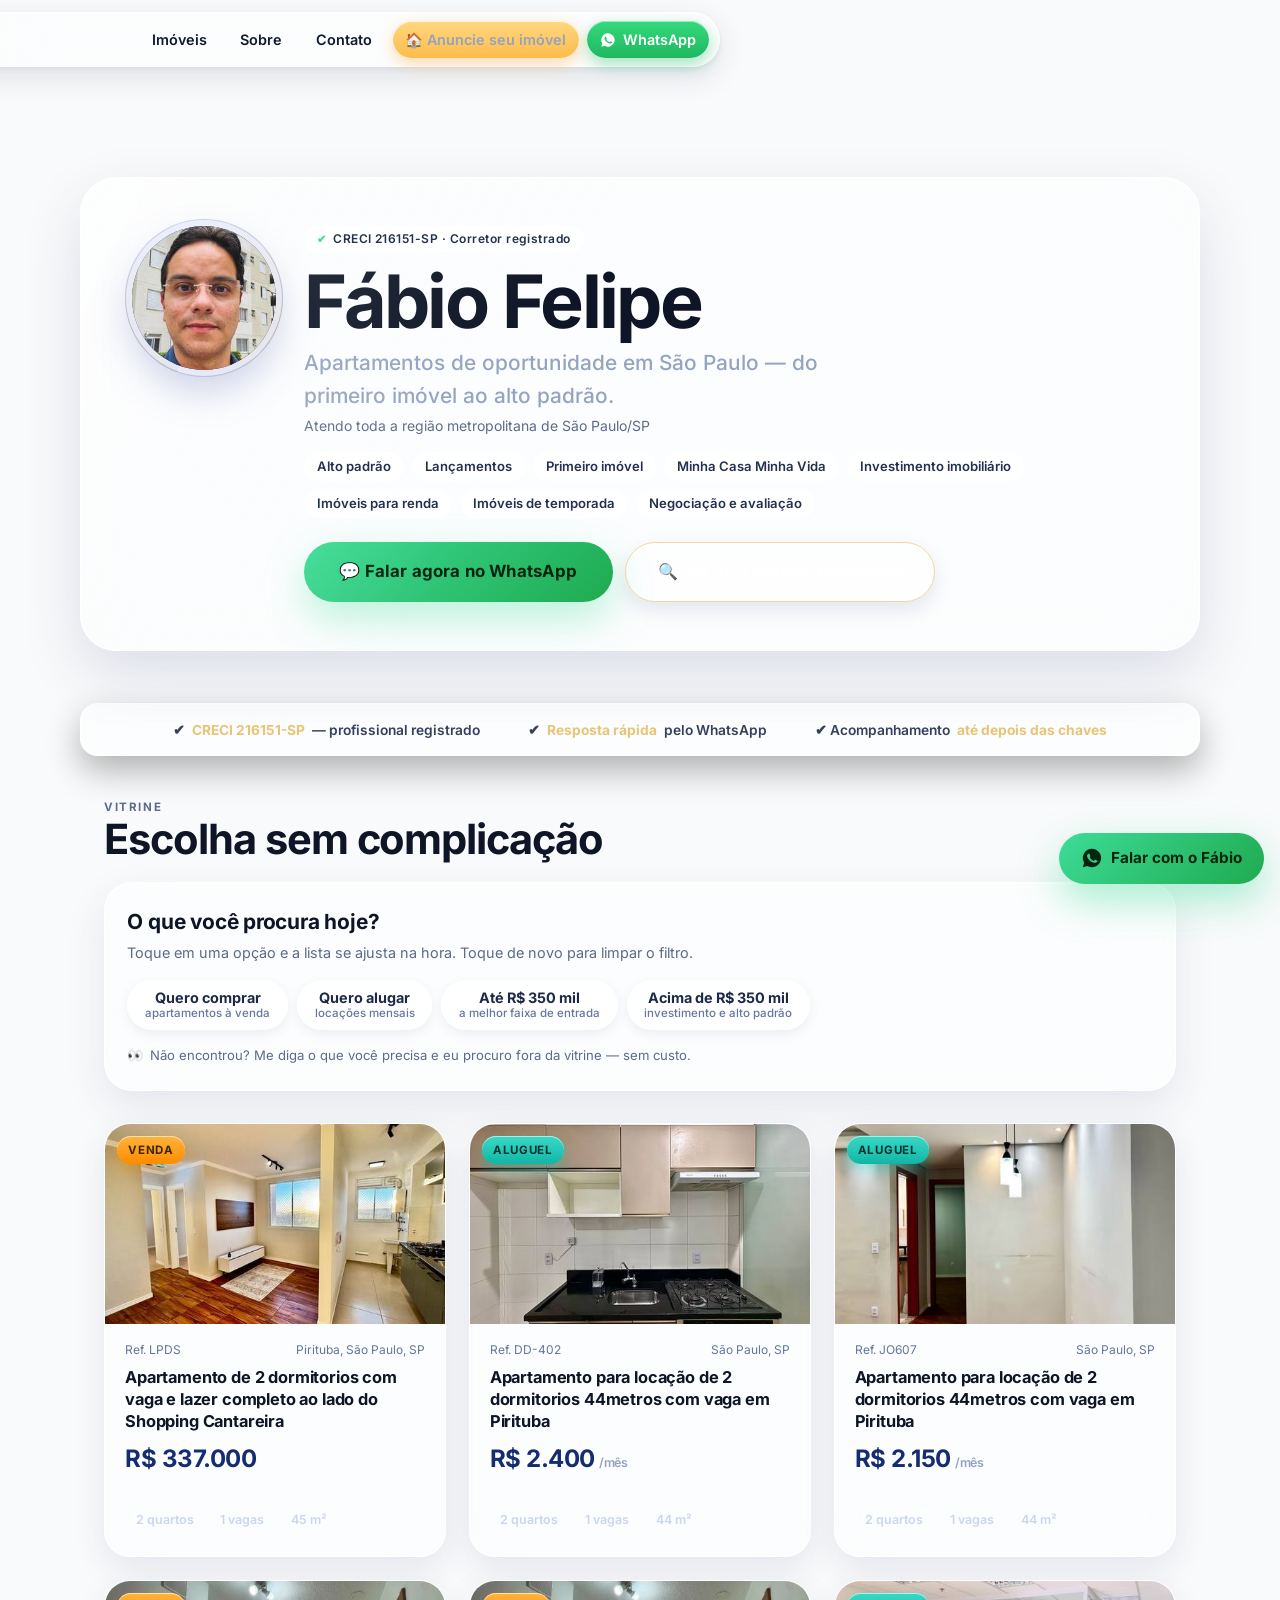
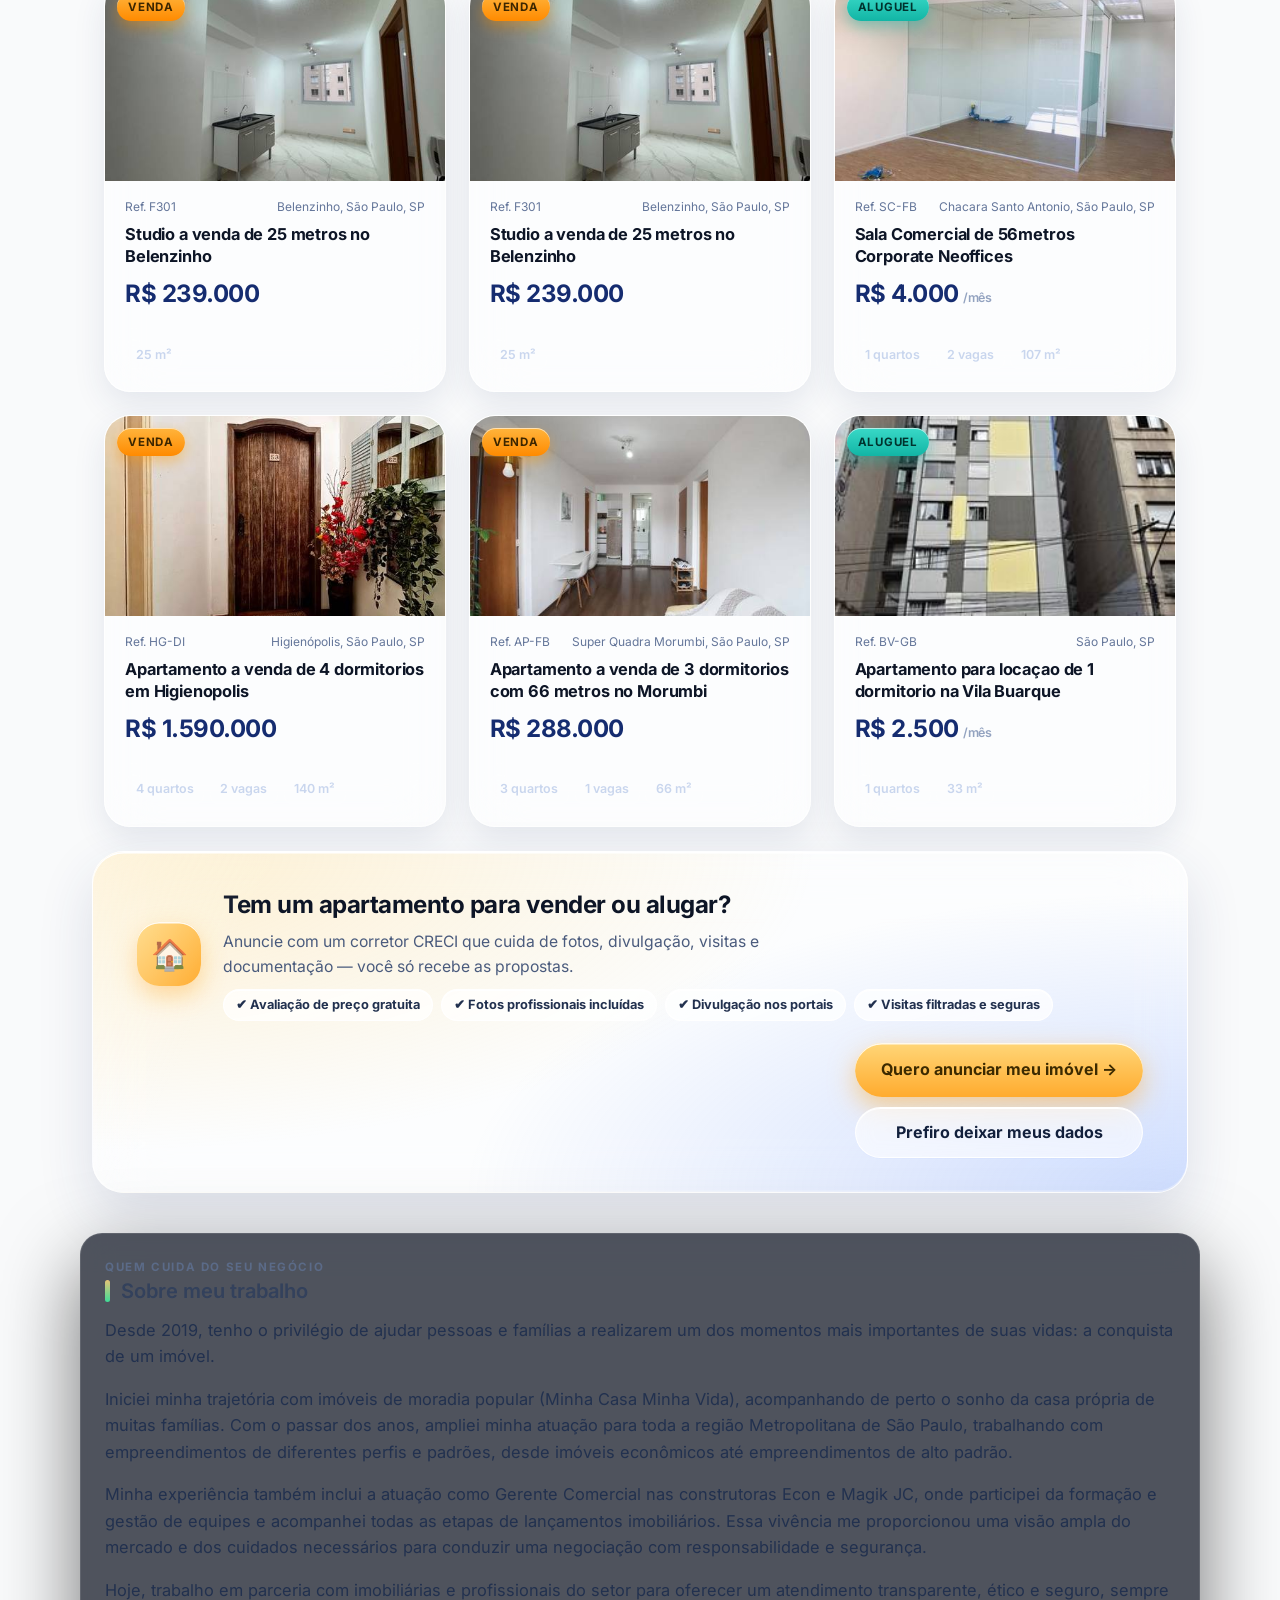
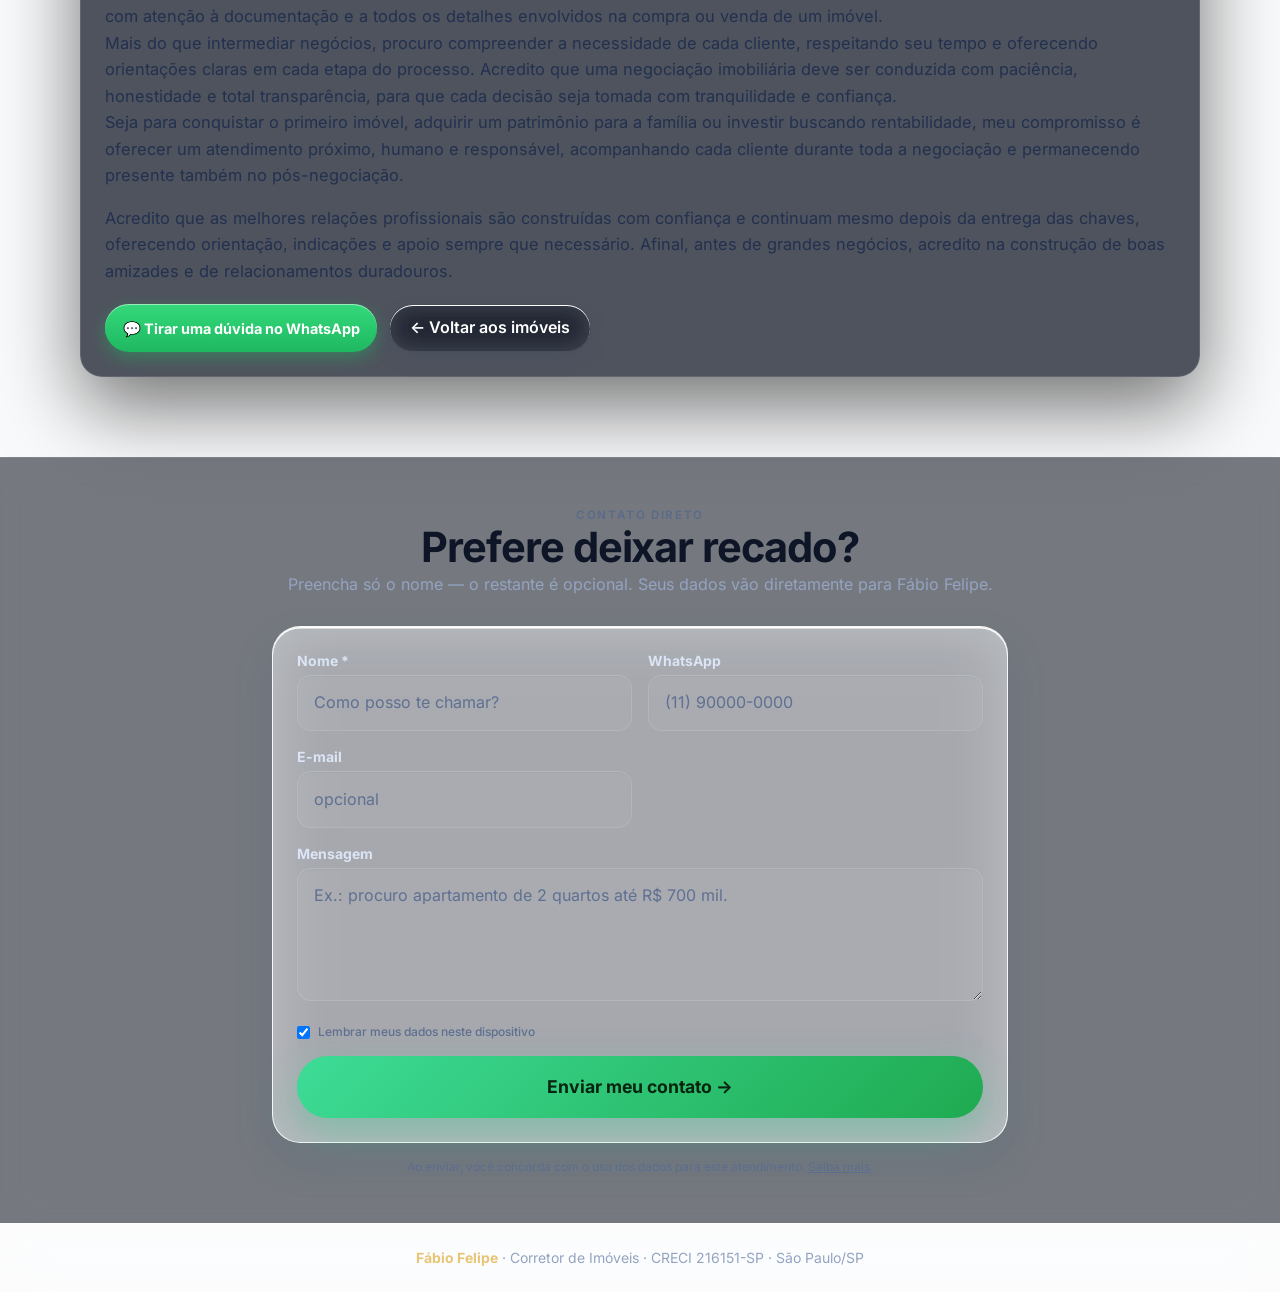
==== commit bdd2d53c: "Tema Liquid Glass (iOS 17) + seção e botões 'Anuncie seu imóvel'" ====
--- a/index.html
+++ b/index.html
@@ -1,4 +1,4 @@
-<!DOCTYPE html><html lang="pt-BR"><head><meta charSet="UTF-8"/><meta name="viewport" content="width=device-width, initial-scale=1.0"/><title>Fábio Felipe | Corretor de imóveis</title><link rel="canonical" href="/"/><meta name="description" content="Especialista em apartamentos de oportunidades em São Paulo"/><meta property="og:type" content="website"/><meta property="og:title" content="Fábio Felipe | Corretor de imóveis"/><meta property="og:description" content="Especialista em apartamentos de oportunidades em São Paulo"/><meta property="og:image" content="/brokerlink/uploads/corretores/35f3a626-eeab-41ef-ac6b-1ea419a82216/corretor-5-1782740356628-820094890.jpg"/><meta name="twitter:card" content="summary_large_image"/><meta name="twitter:title" content="Fábio Felipe | Corretor de imóveis"/><meta name="twitter:description" content="Especialista em apartamentos de oportunidades em São Paulo"/><meta name="twitter:image" content="/brokerlink/uploads/corretores/35f3a626-eeab-41ef-ac6b-1ea419a82216/corretor-5-1782740356628-820094890.jpg"/><link rel="icon" href="/brokerlink/favicon.ico" sizes="any"/><link rel="icon" type="image/svg+xml" href="/brokerlink/favicon.svg"/><link rel="stylesheet" href="/css/styles.min.css"/><script type="application/ld+json">{"@context":"https://schema.org","@graph":[{"@type":"Organization","@id":"https://www.brokerlink.com.br/#organization","name":"Webility","legalName":"MMS Negócios Digitais","url":"https://www.webility.com.br","taxID":"33.573.255/0001-00","identifier":{"@type":"PropertyValue","propertyID":"CNPJ","value":"33.573.255/0001-00"},"brand":{"@id":"https://www.brokerlink.com.br/#brand"}},{"@type":"ImageObject","@id":"https://www.brokerlink.com.br/#logo","url":"/brokerlink/logo-big.svg","contentUrl":"/brokerlink/logo-big.svg","caption":"Logo BrokerLink"},{"@type":"Brand","@id":"https://www.brokerlink.com.br/#brand","name":"BrokerLink","alternateName":"Broker Link","url":"https://www.brokerlink.com.br/","logo":{"@id":"https://www.brokerlink.com.br/#logo"},"slogan":"Transforme suas divulgações de imóveis em contatos mensuráveis."},{"@type":"WebSite","@id":"https://www.brokerlink.com.br/#website","url":"https://www.brokerlink.com.br/","name":"BrokerLink","alternateName":"Broker Link","inLanguage":"pt-BR","publisher":{"@id":"https://www.brokerlink.com.br/#organization"}},{"@type":"ProfilePage","@id":"https://www.fabiofelipe.com.br#profile-page","url":"https://www.fabiofelipe.com.br","name":"Fábio Felipe | Corretor de imóveis","headline":"Especialista em apartamentos de oportunidades em São Paulo","description":"Desde 2019, tenho o privilégio de ajudar pessoas e famílias a realizarem um dos momentos mais importantes de suas vidas: a conquista de um imóvel.\r\n\r\nIniciei minha trajetória com imóveis de moradia popular (Minha Casa Minha Vida), acompanhando de perto o sonho da casa própria de muitas famílias. Com o passar dos anos, ampliei minha atuação para toda a região Metropolitana de São Paulo, trabalhando com empreendimentos de diferentes perfis e padrões, desde imóveis econômicos até empreendimentos de alto padrão.\r\n\r\nMinha experiência também inclui a atuação como Gerente Comercial nas construtoras Econ e Magik JC, onde participei da formação e gestão de equipes e acompanhei todas as etapas de lançamentos imobiliários. Essa vivência me proporcionou uma visão ampla do mercado e dos cuidados necessários para conduzir uma negociação com responsabilidade e segurança.\r\n\r\nHoje, trabalho em parceria com imobiliárias e profissionais do setor para oferecer um atendimento transparente, ético e seguro, sempre com atenção à documentação e a todos os detalhes envolvidos na compra ou venda de um imóvel.\r\nMais do que intermediar negócios, procuro compreender a necessidade de cada cliente, respeitando seu tempo e oferecendo orientações claras em cada etapa do processo. Acredito que uma negociação imobiliária deve ser conduzida com paciência, honestidade e total transparência, para que cada decisão seja tomada com tranquilidade e confiança.\r\nSeja para conquistar o primeiro imóvel, adquirir um patrimônio para a família ou investir buscando rentabilidade, meu compromisso é oferecer um atendimento próximo, humano e responsável, acompanhando cada cliente durante toda a negociação e permanecendo presente também no pós-negociação. \r\n\r\nAcredito que as melhores relações profissionais são construídas com confiança e continuam mesmo depois da entrega das chaves, oferecendo orientação, indicações e apoio sempre que necessário. Afinal, antes de grandes negócios, acredito na construção de boas amizades e de relacionamentos duradouros.","dateCreated":"2026-06-16T10:36:00.000Z","dateModified":"2026-06-29T16:03:59.000Z","isPartOf":{"@id":"https://www.brokerlink.com.br/#website"},"publisher":{"@id":"https://www.brokerlink.com.br/#organization"},"mainEntity":{"@id":"https://www.fabiofelipe.com.br#real-estate-agent"},"breadcrumb":{"@id":"https://www.fabiofelipe.com.br#breadcrumb"},"inLanguage":"pt-BR"},{"@type":["Person","RealEstateAgent"],"@id":"https://www.fabiofelipe.com.br#real-estate-agent","name":"Fábio Felipe","alternateName":"Fábio Felipe Corretor de Imóveis","url":"https://www.fabiofelipe.com.br","image":"/brokerlink/uploads/corretores/35f3a626-eeab-41ef-ac6b-1ea419a82216/corretor-5-1782740356628-820094890.jpg","description":"Desde 2019, tenho o privilégio de ajudar pessoas e famílias a realizarem um dos momentos mais importantes de suas vidas: a conquista de um imóvel.\r\n\r\nIniciei minha trajetória com imóveis de moradia popular (Minha Casa Minha Vida), acompanhando de perto o sonho da casa própria de muitas famílias. Com o passar dos anos, ampliei minha atuação para toda a região Metropolitana de São Paulo, trabalhando com empreendimentos de diferentes perfis e padrões, desde imóveis econômicos até empreendimentos de alto padrão.\r\n\r\nMinha experiência também inclui a atuação como Gerente Comercial nas construtoras Econ e Magik JC, onde participei da formação e gestão de equipes e acompanhei todas as etapas de lançamentos imobiliários. Essa vivência me proporcionou uma visão ampla do mercado e dos cuidados necessários para conduzir uma negociação com responsabilidade e segurança.\r\n\r\nHoje, trabalho em parceria com imobiliárias e profissionais do setor para oferecer um atendimento transparente, ético e seguro, sempre com atenção à documentação e a todos os detalhes envolvidos na compra ou venda de um imóvel.\r\nMais do que intermediar negócios, procuro compreender a necessidade de cada cliente, respeitando seu tempo e oferecendo orientações claras em cada etapa do processo. Acredito que uma negociação imobiliária deve ser conduzida com paciência, honestidade e total transparência, para que cada decisão seja tomada com tranquilidade e confiança.\r\nSeja para conquistar o primeiro imóvel, adquirir um patrimônio para a família ou investir buscando rentabilidade, meu compromisso é oferecer um atendimento próximo, humano e responsável, acompanhando cada cliente durante toda a negociação e permanecendo presente também no pós-negociação. \r\n\r\nAcredito que as melhores relações profissionais são construídas com confiança e continuam mesmo depois da entrega das chaves, oferecendo orientação, indicações e apoio sempre que necessário. Afinal, antes de grandes negócios, acredito na construção de boas amizades e de relacionamentos duradouros.","slogan":"Especialista em apartamentos de oportunidades em São Paulo","jobTitle":"Corretor de imóveis","hasOccupation":{"@type":"Occupation","name":"Corretor de imóveis","description":"Profissional responsável por intermediar a compra, venda ou aluguel de imóveis."},"telephone":"+5511975222840","priceRange":"Venda: R$ 239.000 - R$ 1.590.000; Aluguel: R$ 2.150 - R$ 4.000/mês","identifier":{"@type":"PropertyValue","propertyID":"CRECI-SP","value":"216151-SP"},"memberOf":{"@type":"Organization","name":"CRECI-SP"},"contactPoint":{"@type":"ContactPoint","contactType":"Atendimento comercial","telephone":"+5511975222840","availableLanguage":["pt-BR"],"areaServed":"BR"},"potentialAction":{"@type":"CommunicateAction","name":"Falar com o corretor pelo WhatsApp","target":"https://wa.me/5511975222840"},"makesOffer":[{"@id":"https://www.fabiofelipe.com.br/imoveis/f9a85fb5-0678-4287-96c6-808a590b525b#offer"},{"@id":"https://www.fabiofelipe.com.br/imoveis/fbdc5be9-516a-42bd-8b24-6040ce9af485#offer"},{"@id":"https://www.fabiofelipe.com.br/imoveis/70cb1d1a-7428-480c-b24b-4bc890e5abf6#offer"},{"@id":"https://www.fabiofelipe.com.br/imoveis/364c758b-52be-48a4-a93f-f605bc0d73a9#offer"},{"@id":"https://www.fabiofelipe.com.br/imoveis/b6fe371b-612d-4d37-b635-1dbd89c6b92d#offer"},{"@id":"https://www.fabiofelipe.com.br/imoveis/3a87e39f-74d1-4cf4-842e-2f8b0901fa7a#offer"},{"@id":"https://www.fabiofelipe.com.br/imoveis/7861d52e-8292-4648-9b47-c7b4ba258110#offer"},{"@id":"https://www.fabiofelipe.com.br/imoveis/f9061805-283d-41f7-98c8-7e075b6621ad#offer"},{"@id":"https://www.fabiofelipe.com.br/imoveis/3e393b30-0067-4d5c-84de-baad19729647#offer"}],"mainEntityOfPage":{"@id":"https://www.fabiofelipe.com.br#profile-page"}},{"@type":"ItemList","@id":"https://www.fabiofelipe.com.br#property-list","name":"Imóveis anunciados por Fábio Felipe","numberOfItems":9,"itemListElement":[{"@type":"ListItem","position":1,"item":{"@id":"https://www.fabiofelipe.com.br/imoveis/f9a85fb5-0678-4287-96c6-808a590b525b#listing"}},{"@type":"ListItem","position":2,"item":{"@id":"https://www.fabiofelipe.com.br/imoveis/fbdc5be9-516a-42bd-8b24-6040ce9af485#listing"}},{"@type":"ListItem","position":3,"item":{"@id":"https://www.fabiofelipe.com.br/imoveis/70cb1d1a-7428-480c-b24b-4bc890e5abf6#listing"}},{"@type":"ListItem","position":4,"item":{"@id":"https://www.fabiofelipe.com.br/imoveis/364c758b-52be-48a4-a93f-f605bc0d73a9#listing"}},{"@type":"ListItem","position":5,"item":{"@id":"https://www.fabiofelipe.com.br/imoveis/b6fe371b-612d-4d37-b635-1dbd89c6b92d#listing"}},{"@type":"ListItem","position":6,"item":{"@id":"https://www.fabiofelipe.com.br/imoveis/3a87e39f-74d1-4cf4-842e-2f8b0901fa7a#listing"}},{"@type":"ListItem","position":7,"item":{"@id":"https://www.fabiofelipe.com.br/imoveis/7861d52e-8292-4648-9b47-c7b4ba258110#listing"}},{"@type":"ListItem","position":8,"item":{"@id":"https://www.fabiofelipe.com.br/imoveis/f9061805-283d-41f7-98c8-7e075b6621ad#listing"}},{"@type":"ListItem","position":9,"item":{"@id":"https://www.fabiofelipe.com.br/imoveis/3e393b30-0067-4d5c-84de-baad19729647#listing"}}]},{"@type":"RealEstateListing","@id":"https://www.fabiofelipe.com.br/imoveis/f9a85fb5-0678-4287-96c6-808a590b525b#listing","url":"https://www.fabiofelipe.com.br/imoveis/f9a85fb5-0678-4287-96c6-808a590b525b","name":"Apartamento de 2 dormitorios com vaga e lazer completo ao lado do Shopping Cantareira","headline":"Apartamento de 2 dormitorios com vaga e lazer completo ao lado do Shopping Cantareira","description":"Apartamento em oportunidade totalmente reformado !","datePosted":"2026-07-20T23:13:51.000Z","datePublished":"2026-07-20T23:13:51.000Z","dateModified":"2026-07-20T23:13:51.000Z","inLanguage":"pt-BR","isPartOf":{"@id":"https://www.brokerlink.com.br/#website"},"mainEntity":{"@id":"https://www.fabiofelipe.com.br/imoveis/f9a85fb5-0678-4287-96c6-808a590b525b#property"},"about":{"@id":"https://www.fabiofelipe.com.br/imoveis/f9a85fb5-0678-4287-96c6-808a590b525b#property"},"image":["/brokerlink/uploads/corretores/35f3a626-eeab-41ef-ac6b-1ea419a82216/imoveis/f9a85fb5-0678-4287-96c6-808a590b525b/605d82aa-61fa-4064-b801-5d7c26843dff-master.jpg","/brokerlink/uploads/corretores/35f3a626-eeab-41ef-ac6b-1ea419a82216/imoveis/f9a85fb5-0678-4287-96c6-808a590b525b/afaeebd5-69bd-48cc-bb4b-015827359a24-master.jpg","/brokerlink/uploads/corretores/35f3a626-eeab-41ef-ac6b-1ea419a82216/imoveis/f9a85fb5-0678-4287-96c6-808a590b525b/16714890-b05b-4897-bc98-99054e4b8e47-master.jpg","/brokerlink/uploads/corretores/35f3a626-eeab-41ef-ac6b-1ea419a82216/imoveis/f9a85fb5-0678-4287-96c6-808a590b525b/e2e38252-051e-4284-93a8-713303583cc5-master.jpg","/brokerlink/uploads/corretores/35f3a626-eeab-41ef-ac6b-1ea419a82216/imoveis/f9a85fb5-0678-4287-96c6-808a590b525b/7c3124ed-d12b-4307-80e4-8e67cc6309dd-master.jpg","/brokerlink/uploads/corretores/35f3a626-eeab-41ef-ac6b-1ea419a82216/imoveis/f9a85fb5-0678-4287-96c6-808a590b525b/71c99e00-219d-4274-8e1d-617f478b8d40-master.jpg","/brokerlink/uploads/corretores/35f3a626-eeab-41ef-ac6b-1ea419a82216/imoveis/f9a85fb5-0678-4287-96c6-808a590b525b/53691d87-b27b-4c12-9373-c2416311e0a6-master.jpg","/brokerlink/uploads/corretores/35f3a626-eeab-41ef-ac6b-1ea419a82216/imoveis/f9a85fb5-0678-4287-96c6-808a590b525b/27e5f3ba-2fb4-423b-bd19-6a60cc3426fb-master.jpg"],"offers":{"@id":"https://www.fabiofelipe.com.br/imoveis/f9a85fb5-0678-4287-96c6-808a590b525b#offer"},"provider":{"@id":"https://www.fabiofelipe.com.br#real-estate-agent"},"publisher":{"@id":"https://www.brokerlink.com.br/#organization"}},{"@type":"Apartment","@id":"https://www.fabiofelipe.com.br/imoveis/f9a85fb5-0678-4287-96c6-808a590b525b#property","name":"Apartamento de 2 dormitorios com vaga e lazer completo ao lado do Shopping Cantareira","description":"Apartamento em oportunidade totalmente reformado !","url":"https://www.fabiofelipe.com.br/imoveis/f9a85fb5-0678-4287-96c6-808a590b525b","image":"/brokerlink/uploads/corretores/35f3a626-eeab-41ef-ac6b-1ea419a82216/imoveis/f9a85fb5-0678-4287-96c6-808a590b525b/605d82aa-61fa-4064-b801-5d7c26843dff-master.jpg","identifier":{"@type":"PropertyValue","propertyID":"Código do imóvel","value":"LPDS"},"address":{"@type":"PostalAddress","streetAddress":"Rua Nelson Passos Palma, 333","addressCountry":"BR"},"containedInPlace":{"@type":"Place","name":"Pirituba","address":{"@type":"PostalAddress","addressCountry":"BR"}},"geo":{"@type":"GeoCoordinates","latitude":-23.5329,"longitude":-46.6395},"floorSize":{"@type":"QuantitativeValue","value":45,"unitCode":"MTK","unitText":"m²"},"numberOfBedrooms":2,"numberOfBathroomsTotal":1,"numberOfRooms":2,"amenityFeature":[{"@type":"LocationFeatureSpecification","name":"1 vaga(s) de garagem","value":true},{"@type":"LocationFeatureSpecification","name":"Piscina","value":true},{"@type":"LocationFeatureSpecification","name":"portaria 24hs","value":true},{"@type":"LocationFeatureSpecification","name":"academia","value":true},{"@type":"LocationFeatureSpecification","name":"lazer completo","value":true}],"subjectOf":{"@id":"https://www.fabiofelipe.com.br/imoveis/f9a85fb5-0678-4287-96c6-808a590b525b#listing"}},{"@type":"OfferForPurchase","@id":"https://www.fabiofelipe.com.br/imoveis/f9a85fb5-0678-4287-96c6-808a590b525b#offer","name":"Apartamento à venda","url":"https://www.fabiofelipe.com.br/imoveis/f9a85fb5-0678-4287-96c6-808a590b525b","price":"337000.00","priceCurrency":"BRL","availability":"https://schema.org/InStock","itemOffered":{"@id":"https://www.fabiofelipe.com.br/imoveis/f9a85fb5-0678-4287-96c6-808a590b525b#property"},"seller":{"@id":"https://www.fabiofelipe.com.br#real-estate-agent"},"offeredBy":{"@id":"https://www.fabiofelipe.com.br#real-estate-agent"},"validFrom":"2026-07-20T23:13:51.000Z","priceSpecification":[{"@type":"PriceSpecification","name":"Preço de venda","price":"337000.00","priceCurrency":"BRL"},{"@type":"PriceSpecification","name":"Condomínio","price":"350.00","priceCurrency":"BRL"},{"@type":"PriceSpecification","name":"IPTU","price":"0.00","priceCurrency":"BRL"}]},{"@type":"RealEstateListing","@id":"https://www.fabiofelipe.com.br/imoveis/fbdc5be9-516a-42bd-8b24-6040ce9af485#listing","url":"https://www.fabiofelipe.com.br/imoveis/fbdc5be9-516a-42bd-8b24-6040ce9af485","name":"Apartamento para locação de 2 dormitorios 44metros com vaga em Pirituba","headline":"Apartamento para locação de 2 dormitorios 44metros com vaga em Pirituba","description":"Portaria 24hs, Salao de festas, salão de jogos, brinquedoteca , playground , mercado24hs, Proximo a estacao Piqueri","datePosted":"2026-07-10T00:59:08.000Z","datePublished":"2026-07-10T00:59:08.000Z","dateModified":"2026-07-10T00:59:08.000Z","inLanguage":"pt-BR","isPartOf":{"@id":"https://www.brokerlink.com.br/#website"},"mainEntity":{"@id":"https://www.fabiofelipe.com.br/imoveis/fbdc5be9-516a-42bd-8b24-6040ce9af485#property"},"about":{"@id":"https://www.fabiofelipe.com.br/imoveis/fbdc5be9-516a-42bd-8b24-6040ce9af485#property"},"image":["/brokerlink/uploads/corretores/35f3a626-eeab-41ef-ac6b-1ea419a82216/imoveis/fbdc5be9-516a-42bd-8b24-6040ce9af485/a15c7497-9405-421a-9287-af13990a5b17-master.jpg","/brokerlink/uploads/corretores/35f3a626-eeab-41ef-ac6b-1ea419a82216/imoveis/fbdc5be9-516a-42bd-8b24-6040ce9af485/760daf3d-61e8-4a3f-a38a-bc9c62fd4675-master.jpg","/brokerlink/uploads/corretores/35f3a626-eeab-41ef-ac6b-1ea419a82216/imoveis/fbdc5be9-516a-42bd-8b24-6040ce9af485/94f4d8cb-bb4f-4a61-b779-79ba64053bde-master.jpg","/brokerlink/uploads/corretores/35f3a626-eeab-41ef-ac6b-1ea419a82216/imoveis/fbdc5be9-516a-42bd-8b24-6040ce9af485/a955faff-14d5-46c6-82b9-782a9db92b6a-master.jpg","/brokerlink/uploads/corretores/35f3a626-eeab-41ef-ac6b-1ea419a82216/imoveis/fbdc5be9-516a-42bd-8b24-6040ce9af485/2364cd29-cb76-4bfe-afa6-94b134a0ea6d-master.jpg","/brokerlink/uploads/corretores/35f3a626-eeab-41ef-ac6b-1ea419a82216/imoveis/fbdc5be9-516a-42bd-8b24-6040ce9af485/67f75020-01c9-4110-89ed-1746db848d82-master.jpg","/brokerlink/uploads/corretores/35f3a626-eeab-41ef-ac6b-1ea419a82216/imoveis/fbdc5be9-516a-42bd-8b24-6040ce9af485/cb42a610-2276-4cef-a4f6-ba916568bfa7-master.jpg","/brokerlink/uploads/corretores/35f3a626-eeab-41ef-ac6b-1ea419a82216/imoveis/fbdc5be9-516a-42bd-8b24-6040ce9af485/23a9c717-055c-4e7a-add0-a9af16d49aa4-master.jpg"],"offers":{"@id":"https://www.fabiofelipe.com.br/imoveis/fbdc5be9-516a-42bd-8b24-6040ce9af485#offer"},"provider":{"@id":"https://www.fabiofelipe.com.br#real-estate-agent"},"publisher":{"@id":"https://www.brokerlink.com.br/#organization"}},{"@type":"Apartment","@id":"https://www.fabiofelipe.com.br/imoveis/fbdc5be9-516a-42bd-8b24-6040ce9af485#property","name":"Apartamento para locação de 2 dormitorios 44metros com vaga em Pirituba","description":"Portaria 24hs, Salao de festas, salão de jogos, brinquedoteca , playground , mercado24hs, Proximo a estacao Piqueri","url":"https://www.fabiofelipe.com.br/imoveis/fbdc5be9-516a-42bd-8b24-6040ce9af485","image":"/brokerlink/uploads/corretores/35f3a626-eeab-41ef-ac6b-1ea419a82216/imoveis/fbdc5be9-516a-42bd-8b24-6040ce9af485/a15c7497-9405-421a-9287-af13990a5b17-master.jpg","identifier":{"@type":"PropertyValue","propertyID":"Código do imóvel","value":"DD-402"},"address":{"@type":"PostalAddress","streetAddress":"Av Aparecida do Rio Negro","addressCountry":"BR"},"geo":{"@type":"GeoCoordinates","latitude":-23.5004306,"longitude":-46.7189147},"floorSize":{"@type":"QuantitativeValue","value":44,"unitCode":"MTK","unitText":"m²"},"numberOfBedrooms":2,"numberOfBathroomsTotal":1,"numberOfRooms":2,"amenityFeature":[{"@type":"LocationFeatureSpecification","name":"1 vaga(s) de garagem","value":true}],"subjectOf":{"@id":"https://www.fabiofelipe.com.br/imoveis/fbdc5be9-516a-42bd-8b24-6040ce9af485#listing"}},{"@type":"OfferForLease","@id":"https://www.fabiofelipe.com.br/imoveis/fbdc5be9-516a-42bd-8b24-6040ce9af485#offer","name":"Apartamento para aluguel","url":"https://www.fabiofelipe.com.br/imoveis/fbdc5be9-516a-42bd-8b24-6040ce9af485","price":"2400.00","priceCurrency":"BRL","availability":"https://schema.org/InStock","itemOffered":{"@id":"https://www.fabiofelipe.com.br/imoveis/fbdc5be9-516a-42bd-8b24-6040ce9af485#property"},"seller":{"@id":"https://www.fabiofelipe.com.br#real-estate-agent"},"offeredBy":{"@id":"https://www.fabiofelipe.com.br#real-estate-agent"},"validFrom":"2026-07-10T00:59:08.000Z","priceSpecification":[{"@type":"PriceSpecification","name":"Valor do aluguel","price":"2400.00","priceCurrency":"BRL"},{"@type":"PriceSpecification","name":"Condomínio","price":"300.00","priceCurrency":"BRL"},{"@type":"PriceSpecification","name":"IPTU","price":"0.00","priceCurrency":"BRL"}]},{"@type":"RealEstateListing","@id":"https://www.fabiofelipe.com.br/imoveis/70cb1d1a-7428-480c-b24b-4bc890e5abf6#listing","url":"https://www.fabiofelipe.com.br/imoveis/70cb1d1a-7428-480c-b24b-4bc890e5abf6","name":"Apartamento para locação de 2 dormitorios 44metros com vaga em Pirituba","headline":"Apartamento para locação de 2 dormitorios 44metros com vaga em Pirituba","datePosted":"2026-07-10T00:55:52.000Z","datePublished":"2026-07-10T00:55:52.000Z","dateModified":"2026-07-10T00:55:52.000Z","inLanguage":"pt-BR","isPartOf":{"@id":"https://www.brokerlink.com.br/#website"},"mainEntity":{"@id":"https://www.fabiofelipe.com.br/imoveis/70cb1d1a-7428-480c-b24b-4bc890e5abf6#property"},"about":{"@id":"https://www.fabiofelipe.com.br/imoveis/70cb1d1a-7428-480c-b24b-4bc890e5abf6#property"},"image":["/brokerlink/uploads/corretores/35f3a626-eeab-41ef-ac6b-1ea419a82216/imoveis/70cb1d1a-7428-480c-b24b-4bc890e5abf6/a9d91a49-e7ea-45c6-8705-363738ba1cea-master.jpg","/brokerlink/uploads/corretores/35f3a626-eeab-41ef-ac6b-1ea419a82216/imoveis/70cb1d1a-7428-480c-b24b-4bc890e5abf6/afb013b4-3688-4452-8aab-e2ffcb2be944-master.jpg","/brokerlink/uploads/corretores/35f3a626-eeab-41ef-ac6b-1ea419a82216/imoveis/70cb1d1a-7428-480c-b24b-4bc890e5abf6/3aaf52bf-5d9a-44ad-80f9-2dba3055a3db-master.jpg","/brokerlink/uploads/corretores/35f3a626-eeab-41ef-ac6b-1ea419a82216/imoveis/70cb1d1a-7428-480c-b24b-4bc890e5abf6/6910de9f-7d5f-40d5-a191-cd529d206648-master.jpg","/brokerlink/uploads/corretores/35f3a626-eeab-41ef-ac6b-1ea419a82216/imoveis/70cb1d1a-7428-480c-b24b-4bc890e5abf6/f3c4cdb3-9720-4797-b1a5-8ce76237fd27-master.jpg","/brokerlink/uploads/corretores/35f3a626-eeab-41ef-ac6b-1ea419a82216/imoveis/70cb1d1a-7428-480c-b24b-4bc890e5abf6/78ee9bd1-9993-40ea-9ed5-515b2b98a8bb-master.jpg","/brokerlink/uploads/corretores/35f3a626-eeab-41ef-ac6b-1ea419a82216/imoveis/70cb1d1a-7428-480c-b24b-4bc890e5abf6/a5f8469b-e6e5-4b94-bf3f-ad9362c1c2bc-master.jpg","/brokerlink/uploads/corretores/35f3a626-eeab-41ef-ac6b-1ea419a82216/imoveis/70cb1d1a-7428-480c-b24b-4bc890e5abf6/c74d53b0-50a0-46e2-8f0a-658fc8a7a4a7-master.jpg"],"offers":{"@id":"https://www.fabiofelipe.com.br/imoveis/70cb1d1a-7428-480c-b24b-4bc890e5abf6#offer"},"provider":{"@id":"https://www.fabiofelipe.com.br#real-estate-agent"},"publisher":{"@id":"https://www.brokerlink.com.br/#organization"}},{"@type":"Apartment","@id":"https://www.fabiofelipe.com.br/imoveis/70cb1d1a-7428-480c-b24b-4bc890e5abf6#property","name":"Apartamento para locação de 2 dormitorios 44metros com vaga em Pirituba","url":"https://www.fabiofelipe.com.br/imoveis/70cb1d1a-7428-480c-b24b-4bc890e5abf6","image":"/brokerlink/uploads/corretores/35f3a626-eeab-41ef-ac6b-1ea419a82216/imoveis/70cb1d1a-7428-480c-b24b-4bc890e5abf6/a9d91a49-e7ea-45c6-8705-363738ba1cea-master.jpg","identifier":{"@type":"PropertyValue","propertyID":"Código do imóvel","value":"JO607"},"address":{"@type":"PostalAddress","streetAddress":"av aparecida do rio negro","postalCode":"05144-085","addressCountry":"BR"},"geo":{"@type":"GeoCoordinates","latitude":-23.5005468,"longitude":-46.7189087},"floorSize":{"@type":"QuantitativeValue","value":44,"unitCode":"MTK","unitText":"m²"},"numberOfBedrooms":2,"numberOfBathroomsTotal":1,"numberOfRooms":2,"amenityFeature":[{"@type":"LocationFeatureSpecification","name":"1 vaga(s) de garagem","value":true},{"@type":"LocationFeatureSpecification","name":"Portaria 24hs","value":true},{"@type":"LocationFeatureSpecification","name":"Salao de festas","value":true},{"@type":"LocationFeatureSpecification","name":"salão de jogos","value":true},{"@type":"LocationFeatureSpecification","name":"playground","value":true}],"subjectOf":{"@id":"https://www.fabiofelipe.com.br/imoveis/70cb1d1a-7428-480c-b24b-4bc890e5abf6#listing"}},{"@type":"OfferForLease","@id":"https://www.fabiofelipe.com.br/imoveis/70cb1d1a-7428-480c-b24b-4bc890e5abf6#offer","name":"Apartamento para aluguel","url":"https://www.fabiofelipe.com.br/imoveis/70cb1d1a-7428-480c-b24b-4bc890e5abf6","price":"2150.00","priceCurrency":"BRL","availability":"https://schema.org/InStock","itemOffered":{"@id":"https://www.fabiofelipe.com.br/imoveis/70cb1d1a-7428-480c-b24b-4bc890e5abf6#property"},"seller":{"@id":"https://www.fabiofelipe.com.br#real-estate-agent"},"offeredBy":{"@id":"https://www.fabiofelipe.com.br#real-estate-agent"},"validFrom":"2026-07-10T00:55:52.000Z","priceSpecification":[{"@type":"PriceSpecification","name":"Valor do aluguel","price":"2150.00","priceCurrency":"BRL"},{"@type":"PriceSpecification","name":"Condomínio","price":"280.00","priceCurrency":"BRL"},{"@type":"PriceSpecification","name":"IPTU","price":"0.00","priceCurrency":"BRL"}]},{"@type":"RealEstateListing","@id":"https://www.fabiofelipe.com.br/imoveis/364c758b-52be-48a4-a93f-f605bc0d73a9#listing","url":"https://www.fabiofelipe.com.br/imoveis/364c758b-52be-48a4-a93f-f605bc0d73a9","name":"Studio a venda de 25 metros no Belenzinho","headline":"Studio a venda de 25 metros no Belenzinho","description":"Apartamento nunca habitado! \r\nDo mesmo jeito que foi entregue pela construtora!\r\nAproveite a oportunidade!","datePosted":"2026-06-29T15:51:51.000Z","datePublished":"2026-06-29T15:51:51.000Z","dateModified":"2026-06-29T15:51:51.000Z","inLanguage":"pt-BR","isPartOf":{"@id":"https://www.brokerlink.com.br/#website"},"mainEntity":{"@id":"https://www.fabiofelipe.com.br/imoveis/364c758b-52be-48a4-a93f-f605bc0d73a9#property"},"about":{"@id":"https://www.fabiofelipe.com.br/imoveis/364c758b-52be-48a4-a93f-f605bc0d73a9#property"},"image":["/brokerlink/uploads/corretores/35f3a626-eeab-41ef-ac6b-1ea419a82216/imoveis/364c758b-52be-48a4-a93f-f605bc0d73a9/e2fc492e-0e11-499b-bfd5-895e20bc08eb-master.jpg","/brokerlink/uploads/corretores/35f3a626-eeab-41ef-ac6b-1ea419a82216/imoveis/364c758b-52be-48a4-a93f-f605bc0d73a9/a953e81a-6443-4aee-ba90-77e28da5d212-master.jpg","/brokerlink/uploads/corretores/35f3a626-eeab-41ef-ac6b-1ea419a82216/imoveis/364c758b-52be-48a4-a93f-f605bc0d73a9/7bea0f10-8720-460e-88e0-3cf108970d75-master.jpg","/brokerlink/uploads/corretores/35f3a626-eeab-41ef-ac6b-1ea419a82216/imoveis/364c758b-52be-48a4-a93f-f605bc0d73a9/785e95f5-c721-4380-8a5f-6f62d6595e3a-master.jpg","/brokerlink/uploads/corretores/35f3a626-eeab-41ef-ac6b-1ea419a82216/imoveis/364c758b-52be-48a4-a93f-f605bc0d73a9/64c66e83-bcea-46f1-accb-d6c730ab8a74-master.jpg","/brokerlink/uploads/corretores/35f3a626-eeab-41ef-ac6b-1ea419a82216/imoveis/364c758b-52be-48a4-a93f-f605bc0d73a9/3a643de6-2754-4b26-b0de-0aee7206a7af-master.jpg","/brokerlink/uploads/corretores/35f3a626-eeab-41ef-ac6b-1ea419a82216/imoveis/364c758b-52be-48a4-a93f-f605bc0d73a9/75c970a5-c79e-4745-8ea3-58b4ede23df8-master.jpg","/brokerlink/uploads/corretores/35f3a626-eeab-41ef-ac6b-1ea419a82216/imoveis/364c758b-52be-48a4-a93f-f605bc0d73a9/d82e5429-895e-4ab4-be8c-13126585700b-master.jpg"],"offers":{"@id":"https://www.fabiofelipe.com.br/imoveis/364c758b-52be-48a4-a93f-f605bc0d73a9#offer"},"provider":{"@id":"https://www.fabiofelipe.com.br#real-estate-agent"},"publisher":{"@id":"https://www.brokerlink.com.br/#organization"}},{"@type":"Apartment","@id":"https://www.fabiofelipe.com.br/imoveis/364c758b-52be-48a4-a93f-f605bc0d73a9#property","name":"Studio a venda de 25 metros no Belenzinho","description":"Apartamento nunca habitado! \r\nDo mesmo jeito que foi entregue pela construtora!\r\nAproveite a oportunidade!","url":"https://www.fabiofelipe.com.br/imoveis/364c758b-52be-48a4-a93f-f605bc0d73a9","image":"/brokerlink/uploads/corretores/35f3a626-eeab-41ef-ac6b-1ea419a82216/imoveis/364c758b-52be-48a4-a93f-f605bc0d73a9/e2fc492e-0e11-499b-bfd5-895e20bc08eb-master.jpg","identifier":{"@type":"PropertyValue","propertyID":"Código do imóvel","value":"F301"},"address":{"@type":"PostalAddress","streetAddress":"Rua Siqueira Bueno","addressCountry":"BR"},"containedInPlace":{"@type":"Place","name":"Belenzinho","address":{"@type":"PostalAddress","addressCountry":"BR"}},"geo":{"@type":"GeoCoordinates","latitude":-23.5507847,"longitude":-46.5875688},"floorSize":{"@type":"QuantitativeValue","value":25,"unitCode":"MTK","unitText":"m²"},"numberOfBathroomsTotal":1,"amenityFeature":[{"@type":"LocationFeatureSpecification","name":"* Academia * Salão de festas * Churrasqueira * Playground * Coworking * Lavanderia compartilhada * Pet Place * Bicicletário * Espaço Camarote (espaço para convivência e eventos) * Jardim/áreas de convivência * Portaria 24 horas * Elevadores * Acessibilidade para pessoas com deficiência * Condomínio fechado * Portão eletrônico","value":true}],"subjectOf":{"@id":"https://www.fabiofelipe.com.br/imoveis/364c758b-52be-48a4-a93f-f605bc0d73a9#listing"}},{"@type":"OfferForPurchase","@id":"https://www.fabiofelipe.com.br/imoveis/364c758b-52be-48a4-a93f-f605bc0d73a9#offer","name":"Apartamento à venda","url":"https://www.fabiofelipe.com.br/imoveis/364c758b-52be-48a4-a93f-f605bc0d73a9","price":"239000.00","priceCurrency":"BRL","availability":"https://schema.org/InStock","itemOffered":{"@id":"https://www.fabiofelipe.com.br/imoveis/364c758b-52be-48a4-a93f-f605bc0d73a9#property"},"seller":{"@id":"https://www.fabiofelipe.com.br#real-estate-agent"},"offeredBy":{"@id":"https://www.fabiofelipe.com.br#real-estate-agent"},"validFrom":"2026-06-29T15:51:51.000Z","priceSpecification":[{"@type":"PriceSpecification","name":"Preço de venda","price":"239000.00","priceCurrency":"BRL"},{"@type":"PriceSpecification","name":"Condomínio","price":"209.00","priceCurrency":"BRL"},{"@type":"PriceSpecification","name":"IPTU","price":"60.00","priceCurrency":"BRL"}]},{"@type":"RealEstateListing","@id":"https://www.fabiofelipe.com.br/imoveis/b6fe371b-612d-4d37-b635-1dbd89c6b92d#listing","url":"https://www.fabiofelipe.com.br/imoveis/b6fe371b-612d-4d37-b635-1dbd89c6b92d","name":"Studio a venda de 25 metros no Belenzinho","headline":"Studio a venda de 25 metros no Belenzinho","description":"Apartamento nunca habitado! \r\nDo mesmo jeito que foi entregue pela construtora!\r\nAproveite a oportunidade!","datePosted":"2026-06-29T15:51:50.000Z","datePublished":"2026-06-29T15:51:50.000Z","dateModified":"2026-06-29T15:51:50.000Z","inLanguage":"pt-BR","isPartOf":{"@id":"https://www.brokerlink.com.br/#website"},"mainEntity":{"@id":"https://www.fabiofelipe.com.br/imoveis/b6fe371b-612d-4d37-b635-1dbd89c6b92d#property"},"about":{"@id":"https://www.fabiofelipe.com.br/imoveis/b6fe371b-612d-4d37-b635-1dbd89c6b92d#property"},"image":["/brokerlink/uploads/corretores/35f3a626-eeab-41ef-ac6b-1ea419a82216/imoveis/b6fe371b-612d-4d37-b635-1dbd89c6b92d/85e80629-ac12-45e9-bb7c-e105159652bf-master.jpg","/brokerlink/uploads/corretores/35f3a626-eeab-41ef-ac6b-1ea419a82216/imoveis/b6fe371b-612d-4d37-b635-1dbd89c6b92d/79cc8360-3080-4a3f-ab90-8ece1bb2cda5-master.jpg","/brokerlink/uploads/corretores/35f3a626-eeab-41ef-ac6b-1ea419a82216/imoveis/b6fe371b-612d-4d37-b635-1dbd89c6b92d/29435933-a73d-4618-bc9a-fde087accb95-master.jpg","/brokerlink/uploads/corretores/35f3a626-eeab-41ef-ac6b-1ea419a82216/imoveis/b6fe371b-612d-4d37-b635-1dbd89c6b92d/fac438ff-b9e1-43d8-acdd-65b13b7efbf6-master.jpg","/brokerlink/uploads/corretores/35f3a626-eeab-41ef-ac6b-1ea419a82216/imoveis/b6fe371b-612d-4d37-b635-1dbd89c6b92d/cc8d5707-1f8c-455f-9186-3294a1a42468-master.jpg","/brokerlink/uploads/corretores/35f3a626-eeab-41ef-ac6b-1ea419a82216/imoveis/b6fe371b-612d-4d37-b635-1dbd89c6b92d/1df9d8a7-da18-42a2-9e9b-4e5322e30286-master.jpg","/brokerlink/uploads/corretores/35f3a626-eeab-41ef-ac6b-1ea419a82216/imoveis/b6fe371b-612d-4d37-b635-1dbd89c6b92d/3f8077f5-cdc4-4a10-a8c4-f07298de8915-master.jpg","/brokerlink/uploads/corretores/35f3a626-eeab-41ef-ac6b-1ea419a82216/imoveis/b6fe371b-612d-4d37-b635-1dbd89c6b92d/8f88c9fd-0567-485e-ac32-c1a60c7d4e3f-master.jpg"],"offers":{"@id":"https://www.fabiofelipe.com.br/imoveis/b6fe371b-612d-4d37-b635-1dbd89c6b92d#offer"},"provider":{"@id":"https://www.fabiofelipe.com.br#real-estate-agent"},"publisher":{"@id":"https://www.brokerlink.com.br/#organization"}},{"@type":"Apartment","@id":"https://www.fabiofelipe.com.br/imoveis/b6fe371b-612d-4d37-b635-1dbd89c6b92d#property","name":"Studio a venda de 25 metros no Belenzinho","description":"Apartamento nunca habitado! \r\nDo mesmo jeito que foi entregue pela construtora!\r\nAproveite a oportunidade!","url":"https://www.fabiofelipe.com.br/imoveis/b6fe371b-612d-4d37-b635-1dbd89c6b92d","image":"/brokerlink/uploads/corretores/35f3a626-eeab-41ef-ac6b-1ea419a82216/imoveis/b6fe371b-612d-4d37-b635-1dbd89c6b92d/85e80629-ac12-45e9-bb7c-e105159652bf-master.jpg","identifier":{"@type":"PropertyValue","propertyID":"Código do imóvel","value":"F301"},"address":{"@type":"PostalAddress","streetAddress":"Rua Siqueira Bueno","addressCountry":"BR"},"containedInPlace":{"@type":"Place","name":"Belenzinho","address":{"@type":"PostalAddress","addressCountry":"BR"}},"geo":{"@type":"GeoCoordinates","latitude":-23.5507847,"longitude":-46.5875688},"floorSize":{"@type":"QuantitativeValue","value":25,"unitCode":"MTK","unitText":"m²"},"numberOfBathroomsTotal":1,"amenityFeature":[{"@type":"LocationFeatureSpecification","name":"* Academia * Salão de festas * Churrasqueira * Playground * Coworking * Lavanderia compartilhada * Pet Place * Bicicletário * Espaço Camarote (espaço para convivência e eventos) * Jardim/áreas de convivência * Portaria 24 horas * Elevadores * Acessibilidade para pessoas com deficiência * Condomínio fechado * Portão eletrônico","value":true}],"subjectOf":{"@id":"https://www.fabiofelipe.com.br/imoveis/b6fe371b-612d-4d37-b635-1dbd89c6b92d#listing"}},{"@type":"OfferForPurchase","@id":"https://www.fabiofelipe.com.br/imoveis/b6fe371b-612d-4d37-b635-1dbd89c6b92d#offer","name":"Apartamento à venda","url":"https://www.fabiofelipe.com.br/imoveis/b6fe371b-612d-4d37-b635-1dbd89c6b92d","price":"239000.00","priceCurrency":"BRL","availability":"https://schema.org/InStock","itemOffered":{"@id":"https://www.fabiofelipe.com.br/imoveis/b6fe371b-612d-4d37-b635-1dbd89c6b92d#property"},"seller":{"@id":"https://www.fabiofelipe.com.br#real-estate-agent"},"offeredBy":{"@id":"https://www.fabiofelipe.com.br#real-estate-agent"},"validFrom":"2026-06-29T15:51:50.000Z","priceSpecification":[{"@type":"PriceSpecification","name":"Preço de venda","price":"239000.00","priceCurrency":"BRL"},{"@type":"PriceSpecification","name":"Condomínio","price":"209.00","priceCurrency":"BRL"},{"@type":"PriceSpecification","name":"IPTU","price":"60.00","priceCurrency":"BRL"}]},{"@type":"RealEstateListing","@id":"https://www.fabiofelipe.com.br/imoveis/3a87e39f-74d1-4cf4-842e-2f8b0901fa7a#listing","url":"https://www.fabiofelipe.com.br/imoveis/3a87e39f-74d1-4cf4-842e-2f8b0901fa7a","name":"Sala Comercial de 56metros Corporate Neoffices","headline":"Sala Comercial de 56metros Corporate Neoffices","description":"Sala Comercial com 56 metros privativos e 107 metros total com 2 vagas\r\n\r\n\r\n**Sala comercial para locação no Neo Corporate Offices | Chácara Santo Antônio | Ao lado do Morumbi Shopping**\r\n\r\nExcelente oportunidade para instalar sua empresa em um dos endereços corporativos mais estratégicos da região da Chácara Santo Antônio, **ao lado do Morumbi Shopping** e com acesso rápido aos principais eixos empresariais de São Paulo.\r\n\r\nLocalizada em **andar alto**, esta sala comercial no **Neo Corporate Offices** oferece **56,20 m² de área privativa** e **107,20 m² de área total**, com layout funcional para operações administrativas, consultórios, escritórios e empresas que valorizam imagem corporativa, mobilidade e conveniência.\r\n\r\nO conjunto conta com **1 banheiro** e **2 vagas de garagem**, sendo **1 fixa e 1 rotativa**, agregando praticidade para ocupantes e visitantes.\r\n\r\nO empreendimento se destaca pela **arquitetura moderna**, **ar-condicionado central**, **piso elevado** e **excelente visibilidade para a Marginal Pinheiros**, além de estar inserido em uma **região com forte presença corporativa e ampla rede de serviços**.\r\n\r\n### Diferenciais de localização\r\n- **A 2 minutos a pé do Morumbi Shopping**\r\n- **200 metros da Estação Morumbi da CPTM**\r\n- **Fácil acesso à Marginal Pinheiros, Berrini e Av. Morumbi**\r\n- Endereço estratégico para empresas que buscam **logística, visibilidade e valorização**\r\n\r\n### Características do imóvel\r\n- **Área privativa:** 56,20 m²\r\n- **Área total:** 107,20 m²\r\n- **1 banheiro**\r\n- **2 vagas de garagem** (`1 fixa + 1 rotativa`)\r\n- **Andar alto**\r\n\r\n### Sobre o edifício\r\nO **Neo Corporate Offices** possui **20 andares**, padrão corporativo moderno e infraestrutura adequada para empresas que buscam posicionamento profissional em uma das regiões mais demandadas do mercado.\r\n\r\n**Ideal para empresas, consultórios, escritórios comerciais e profissionais liberais que precisam unir localização, acessibilidade e presença corporativa.**\r\n\r\n**Entre em contato para mais informações e agendamento de visita.**\r\n\r\n---\r\n\r\n## Versão mais curta para portal\r\n\r\n**Sala comercial para locação no Neo Corporate Offices, Chácara Santo Antônio, ao lado do Morumbi Shopping.**\r\nImóvel em **andar alto**, com **56,20 m² de área privativa** e **107,20 m² de área total**, **1 banheiro** e **2 vagas de garagem** (`1 fixa + 1 rotativa`).\r\nLocalização estratégica, a **2 minutos a pé do Morumbi Shopping** e a **200 m da Estação Morumbi da CPTM**, com fácil acesso à **Marginal Pinheiros, Berrini e Av. Morumbi**.\r\nEdifício com **arquitetura moderna**, **ar-condicionado central**, **piso elevado** e **excelente visibilidade para a Marginal Pinheiros**.\r\nRegião com forte presença corporativa e ampla oferta de serviços.\r\n\r\n---\r\n\r\n## Título sugerido para anúncio\r\n\r\n**Sala comercial em andar alto no Neo Corporate Offices ao lado do Morumbi Shopping**","datePosted":"2026-06-25T23:17:02.000Z","datePublished":"2026-06-25T23:17:02.000Z","dateModified":"2026-06-25T23:17:02.000Z","inLanguage":"pt-BR","isPartOf":{"@id":"https://www.brokerlink.com.br/#website"},"mainEntity":{"@id":"https://www.fabiofelipe.com.br/imoveis/3a87e39f-74d1-4cf4-842e-2f8b0901fa7a#property"},"about":{"@id":"https://www.fabiofelipe.com.br/imoveis/3a87e39f-74d1-4cf4-842e-2f8b0901fa7a#property"},"image":["/brokerlink/uploads/corretores/35f3a626-eeab-41ef-ac6b-1ea419a82216/imoveis/3a87e39f-74d1-4cf4-842e-2f8b0901fa7a/7d595ae7-5dc5-4727-b192-ebfa8c833da0-master.jpg","/brokerlink/uploads/corretores/35f3a626-eeab-41ef-ac6b-1ea419a82216/imoveis/3a87e39f-74d1-4cf4-842e-2f8b0901fa7a/b618888a-a50d-419a-86c2-6f10896e2937-master.jpg","/brokerlink/uploads/corretores/35f3a626-eeab-41ef-ac6b-1ea419a82216/imoveis/3a87e39f-74d1-4cf4-842e-2f8b0901fa7a/3c8acbf0-85eb-4942-9c03-ad82dd4fbde9-master.jpg","/brokerlink/uploads/corretores/35f3a626-eeab-41ef-ac6b-1ea419a82216/imoveis/3a87e39f-74d1-4cf4-842e-2f8b0901fa7a/9505d7ed-b1fb-4530-a3f7-383ef5f5a630-master.jpg","/brokerlink/uploads/corretores/35f3a626-eeab-41ef-ac6b-1ea419a82216/imoveis/3a87e39f-74d1-4cf4-842e-2f8b0901fa7a/27b6d734-55a5-434f-9481-7519e7e128d6-master.jpg","/brokerlink/uploads/corretores/35f3a626-eeab-41ef-ac6b-1ea419a82216/imoveis/3a87e39f-74d1-4cf4-842e-2f8b0901fa7a/a7c85a2c-226b-4568-ab9f-6771643de654-master.jpg","/brokerlink/uploads/corretores/35f3a626-eeab-41ef-ac6b-1ea419a82216/imoveis/3a87e39f-74d1-4cf4-842e-2f8b0901fa7a/32d480c0-39ef-41f6-83d6-1a1e0b536b7c-master.jpg","/brokerlink/uploads/corretores/35f3a626-eeab-41ef-ac6b-1ea419a82216/imoveis/3a87e39f-74d1-4cf4-842e-2f8b0901fa7a/7d06f02b-1432-4ea7-aeee-9beb3bb493c3-master.jpg"],"offers":{"@id":"https://www.fabiofelipe.com.br/imoveis/3a87e39f-74d1-4cf4-842e-2f8b0901fa7a#offer"},"provider":{"@id":"https://www.fabiofelipe.com.br#real-estate-agent"},"publisher":{"@id":"https://www.brokerlink.com.br/#organization"}},{"@type":"Place","@id":"https://www.fabiofelipe.com.br/imoveis/3a87e39f-74d1-4cf4-842e-2f8b0901fa7a#property","name":"Sala Comercial de 56metros Corporate Neoffices","description":"Sala Comercial com 56 metros privativos e 107 metros total com 2 vagas\r\n\r\n\r\n**Sala comercial para locação no Neo Corporate Offices | Chácara Santo Antônio | Ao lado do Morumbi Shopping**\r\n\r\nExcelente oportunidade para instalar sua empresa em um dos endereços corporativos mais estratégicos da região da Chácara Santo Antônio, **ao lado do Morumbi Shopping** e com acesso rápido aos principais eixos empresariais de São Paulo.\r\n\r\nLocalizada em **andar alto**, esta sala comercial no **Neo Corporate Offices** oferece **56,20 m² de área privativa** e **107,20 m² de área total**, com layout funcional para operações administrativas, consultórios, escritórios e empresas que valorizam imagem corporativa, mobilidade e conveniência.\r\n\r\nO conjunto conta com **1 banheiro** e **2 vagas de garagem**, sendo **1 fixa e 1 rotativa**, agregando praticidade para ocupantes e visitantes.\r\n\r\nO empreendimento se destaca pela **arquitetura moderna**, **ar-condicionado central**, **piso elevado** e **excelente visibilidade para a Marginal Pinheiros**, além de estar inserido em uma **região com forte presença corporativa e ampla rede de serviços**.\r\n\r\n### Diferenciais de localização\r\n- **A 2 minutos a pé do Morumbi Shopping**\r\n- **200 metros da Estação Morumbi da CPTM**\r\n- **Fácil acesso à Marginal Pinheiros, Berrini e Av. Morumbi**\r\n- Endereço estratégico para empresas que buscam **logística, visibilidade e valorização**\r\n\r\n### Características do imóvel\r\n- **Área privativa:** 56,20 m²\r\n- **Área total:** 107,20 m²\r\n- **1 banheiro**\r\n- **2 vagas de garagem** (`1 fixa + 1 rotativa`)\r\n- **Andar alto**\r\n\r\n### Sobre o edifício\r\nO **Neo Corporate Offices** possui **20 andares**, padrão corporativo moderno e infraestrutura adequada para empresas que buscam posicionamento profissional em uma das regiões mais demandadas do mercado.\r\n\r\n**Ideal para empresas, consultórios, escritórios comerciais e profissionais liberais que precisam unir localização, acessibilidade e presença corporativa.**\r\n\r\n**Entre em contato para mais informações e agendamento de visita.**\r\n\r\n---\r\n\r\n## Versão mais curta para portal\r\n\r\n**Sala comercial para locação no Neo Corporate Offices, Chácara Santo Antônio, ao lado do Morumbi Shopping.**\r\nImóvel em **andar alto**, com **56,20 m² de área privativa** e **107,20 m² de área total**, **1 banheiro** e **2 vagas de garagem** (`1 fixa + 1 rotativa`).\r\nLocalização estratégica, a **2 minutos a pé do Morumbi Shopping** e a **200 m da Estação Morumbi da CPTM**, com fácil acesso à **Marginal Pinheiros, Berrini e Av. Morumbi**.\r\nEdifício com **arquitetura moderna**, **ar-condicionado central**, **piso elevado** e **excelente visibilidade para a Marginal Pinheiros**.\r\nRegião com forte presença corporativa e ampla oferta de serviços.\r\n\r\n---\r\n\r\n## Título sugerido para anúncio\r\n\r\n**Sala comercial em andar alto no Neo Corporate Offices ao lado do Morumbi Shopping**","url":"https://www.fabiofelipe.com.br/imoveis/3a87e39f-74d1-4cf4-842e-2f8b0901fa7a","image":"/brokerlink/uploads/corretores/35f3a626-eeab-41ef-ac6b-1ea419a82216/imoveis/3a87e39f-74d1-4cf4-842e-2f8b0901fa7a/7d595ae7-5dc5-4727-b192-ebfa8c833da0-master.jpg","identifier":{"@type":"PropertyValue","propertyID":"Código do imóvel","value":"SC-FB"},"address":{"@type":"PostalAddress","streetAddress":"Rua Enxovia","addressCountry":"BR"},"containedInPlace":{"@type":"Place","name":"Chacara Santo Antonio","address":{"@type":"PostalAddress","addressCountry":"BR"}},"geo":{"@type":"GeoCoordinates","latitude":-23.6265706,"longitude":-46.7018915},"floorSize":{"@type":"QuantitativeValue","value":107,"unitCode":"MTK","unitText":"m²"},"numberOfBedrooms":1,"numberOfBathroomsTotal":1,"numberOfRooms":1,"amenityFeature":[{"@type":"LocationFeatureSpecification","name":"2 vaga(s) de garagem","value":true}],"subjectOf":{"@id":"https://www.fabiofelipe.com.br/imoveis/3a87e39f-74d1-4cf4-842e-2f8b0901fa7a#listing"}},{"@type":"OfferForLease","@id":"https://www.fabiofelipe.com.br/imoveis/3a87e39f-74d1-4cf4-842e-2f8b0901fa7a#offer","name":"Comercial para aluguel","url":"https://www.fabiofelipe.com.br/imoveis/3a87e39f-74d1-4cf4-842e-2f8b0901fa7a","price":"4000.00","priceCurrency":"BRL","availability":"https://schema.org/InStock","itemOffered":{"@id":"https://www.fabiofelipe.com.br/imoveis/3a87e39f-74d1-4cf4-842e-2f8b0901fa7a#property"},"seller":{"@id":"https://www.fabiofelipe.com.br#real-estate-agent"},"offeredBy":{"@id":"https://www.fabiofelipe.com.br#real-estate-agent"},"validFrom":"2026-06-25T23:17:02.000Z","priceSpecification":[{"@type":"PriceSpecification","name":"Valor do aluguel","price":"4000.00","priceCurrency":"BRL"},{"@type":"PriceSpecification","name":"Condomínio","price":"900.00","priceCurrency":"BRL"},{"@type":"PriceSpecification","name":"IPTU","price":"480.00","priceCurrency":"BRL"}]},{"@type":"RealEstateListing","@id":"https://www.fabiofelipe.com.br/imoveis/7861d52e-8292-4648-9b47-c7b4ba258110#listing","url":"https://www.fabiofelipe.com.br/imoveis/7861d52e-8292-4648-9b47-c7b4ba258110","name":"Apartamento a venda de 4 dormitorios em Higienopolis","headline":"Apartamento a venda de 4 dormitorios em Higienopolis","description":"Excelente oportunidade para morar em um dos endereços mais tradicionais e desejados de Higienópolis.\r\n\r\nEste apartamento oferece a combinação perfeita entre amplitude, conforto, localização privilegiada e praticidade no dia a dia. O condomínio é um edifício clássico da região, construído em 1969, com perfil residencial consolidado e apartamentos amplos, característica cada vez mais valorizada em São Paulo.\r\n\r\nO imóvel conta com 4 dormitórios, sendo 1 suíte, ambientes espaçosos e bem distribuídos, ideal para famílias que buscam conforto, privacidade e qualidade de vida. A planta generosa permite excelente aproveitamento dos espaços, com área social confortável, dormitórios amplos e grande potencial para modernização ou personalização.\r\n\r\nAlém disso, dispõe de 2 vagas de garagem, um diferencial importante para a região.\r\n\r\nA localização é um dos grandes destaques. O apartamento está em uma área nobre e completa de Higienópolis, com fácil acesso ao Shopping Pátio Higienópolis, Hospital Samaritano, FAAP, colégios tradicionais, supermercados, serviços, cafés, restaurantes e estações de metrô.\r\n\r\nOutro grande diferencial é a infraestrutura local voltada à comunidade judaica. O imóvel está a aproximadamente uma quadra da Sinagoga Beit Yaakov, além de estar próximo a restaurantes, empórios e mercearias kasher da região. Nas redondezas, há opções como Miki Kosher, na Rua Baronesa de Itu, Papaia Kosher, na Praça Vilaboim, Bero Pizza, na Rua Sergipe, Pinati Israeli Soul, na Alameda Barros, e estabelecimentos especializados como a All Kosher, também na Alameda Barros.\r\n\r\nEssa conveniência torna o imóvel especialmente interessante para quem deseja viver em Higienópolis com acesso rápido a serviços essenciais, mobilidade, comércio de qualidade e uma infraestrutura de bairro completa.\r\n\r\nUma excelente opção para quem procura um apartamento espaçoso, bem localizado e com o charme dos edifícios clássicos de Higienópolis.\r\n\r\nAgende sua visita e venha conhecer de perto todo o potencial deste apartamento no Edifício Corintos.","datePosted":"2026-06-25T23:10:12.000Z","datePublished":"2026-06-25T23:10:12.000Z","dateModified":"2026-06-25T23:10:12.000Z","inLanguage":"pt-BR","isPartOf":{"@id":"https://www.brokerlink.com.br/#website"},"mainEntity":{"@id":"https://www.fabiofelipe.com.br/imoveis/7861d52e-8292-4648-9b47-c7b4ba258110#property"},"about":{"@id":"https://www.fabiofelipe.com.br/imoveis/7861d52e-8292-4648-9b47-c7b4ba258110#property"},"image":["/brokerlink/uploads/corretores/35f3a626-eeab-41ef-ac6b-1ea419a82216/imoveis/7861d52e-8292-4648-9b47-c7b4ba258110/0afd856c-358d-4807-807f-4377f7793492-master.jpg","/brokerlink/uploads/corretores/35f3a626-eeab-41ef-ac6b-1ea419a82216/imoveis/7861d52e-8292-4648-9b47-c7b4ba258110/2c0da9fa-1413-49bb-a59c-4d6a46375161-master.jpg","/brokerlink/uploads/corretores/35f3a626-eeab-41ef-ac6b-1ea419a82216/imoveis/7861d52e-8292-4648-9b47-c7b4ba258110/eb498a5d-cf77-4def-ab9a-33031f720a9f-master.jpg","/brokerlink/uploads/corretores/35f3a626-eeab-41ef-ac6b-1ea419a82216/imoveis/7861d52e-8292-4648-9b47-c7b4ba258110/4e124695-4929-4f4e-882d-8a3286e3899e-master.jpg","/brokerlink/uploads/corretores/35f3a626-eeab-41ef-ac6b-1ea419a82216/imoveis/7861d52e-8292-4648-9b47-c7b4ba258110/313eda16-6a2b-433c-915d-5063ff9f5d78-master.jpg","/brokerlink/uploads/corretores/35f3a626-eeab-41ef-ac6b-1ea419a82216/imoveis/7861d52e-8292-4648-9b47-c7b4ba258110/5faae428-8562-4184-ba75-fbb7425a8fdf-master.jpg","/brokerlink/uploads/corretores/35f3a626-eeab-41ef-ac6b-1ea419a82216/imoveis/7861d52e-8292-4648-9b47-c7b4ba258110/679ab3aa-25d4-49ea-b0e8-e33dcf70fc08-master.jpg","/brokerlink/uploads/corretores/35f3a626-eeab-41ef-ac6b-1ea419a82216/imoveis/7861d52e-8292-4648-9b47-c7b4ba258110/03fc7e5e-2c6c-4a23-876e-96d66006fba1-master.jpg"],"offers":{"@id":"https://www.fabiofelipe.com.br/imoveis/7861d52e-8292-4648-9b47-c7b4ba258110#offer"},"provider":{"@id":"https://www.fabiofelipe.com.br#real-estate-agent"},"publisher":{"@id":"https://www.brokerlink.com.br/#organization"}},{"@type":"Apartment","@id":"https://www.fabiofelipe.com.br/imoveis/7861d52e-8292-4648-9b47-c7b4ba258110#property","name":"Apartamento a venda de 4 dormitorios em Higienopolis","description":"Excelente oportunidade para morar em um dos endereços mais tradicionais e desejados de Higienópolis.\r\n\r\nEste apartamento oferece a combinação perfeita entre amplitude, conforto, localização privilegiada e praticidade no dia a dia. O condomínio é um edifício clássico da região, construído em 1969, com perfil residencial consolidado e apartamentos amplos, característica cada vez mais valorizada em São Paulo.\r\n\r\nO imóvel conta com 4 dormitórios, sendo 1 suíte, ambientes espaçosos e bem distribuídos, ideal para famílias que buscam conforto, privacidade e qualidade de vida. A planta generosa permite excelente aproveitamento dos espaços, com área social confortável, dormitórios amplos e grande potencial para modernização ou personalização.\r\n\r\nAlém disso, dispõe de 2 vagas de garagem, um diferencial importante para a região.\r\n\r\nA localização é um dos grandes destaques. O apartamento está em uma área nobre e completa de Higienópolis, com fácil acesso ao Shopping Pátio Higienópolis, Hospital Samaritano, FAAP, colégios tradicionais, supermercados, serviços, cafés, restaurantes e estações de metrô.\r\n\r\nOutro grande diferencial é a infraestrutura local voltada à comunidade judaica. O imóvel está a aproximadamente uma quadra da Sinagoga Beit Yaakov, além de estar próximo a restaurantes, empórios e mercearias kasher da região. Nas redondezas, há opções como Miki Kosher, na Rua Baronesa de Itu, Papaia Kosher, na Praça Vilaboim, Bero Pizza, na Rua Sergipe, Pinati Israeli Soul, na Alameda Barros, e estabelecimentos especializados como a All Kosher, também na Alameda Barros.\r\n\r\nEssa conveniência torna o imóvel especialmente interessante para quem deseja viver em Higienópolis com acesso rápido a serviços essenciais, mobilidade, comércio de qualidade e uma infraestrutura de bairro completa.\r\n\r\nUma excelente opção para quem procura um apartamento espaçoso, bem localizado e com o charme dos edifícios clássicos de Higienópolis.\r\n\r\nAgende sua visita e venha conhecer de perto todo o potencial deste apartamento no Edifício Corintos.","url":"https://www.fabiofelipe.com.br/imoveis/7861d52e-8292-4648-9b47-c7b4ba258110","image":"/brokerlink/uploads/corretores/35f3a626-eeab-41ef-ac6b-1ea419a82216/imoveis/7861d52e-8292-4648-9b47-c7b4ba258110/0afd856c-358d-4807-807f-4377f7793492-master.jpg","identifier":{"@type":"PropertyValue","propertyID":"Código do imóvel","value":"HG-DI"},"address":{"@type":"PostalAddress","streetAddress":"Rua Conselheiro Brotero","addressCountry":"BR"},"containedInPlace":{"@type":"Place","name":"Higienópolis","address":{"@type":"PostalAddress","addressCountry":"BR"}},"geo":{"@type":"GeoCoordinates","latitude":-23.5395068,"longitude":-46.6614712},"floorSize":{"@type":"QuantitativeValue","value":140,"unitCode":"MTK","unitText":"m²"},"numberOfBedrooms":4,"numberOfBathroomsTotal":2,"numberOfRooms":4,"amenityFeature":[{"@type":"LocationFeatureSpecification","name":"2 vaga(s) de garagem","value":true},{"@type":"LocationFeatureSpecification","name":"Portaria 24hs","value":true}],"subjectOf":{"@id":"https://www.fabiofelipe.com.br/imoveis/7861d52e-8292-4648-9b47-c7b4ba258110#listing"}},{"@type":"OfferForPurchase","@id":"https://www.fabiofelipe.com.br/imoveis/7861d52e-8292-4648-9b47-c7b4ba258110#offer","name":"Apartamento à venda","url":"https://www.fabiofelipe.com.br/imoveis/7861d52e-8292-4648-9b47-c7b4ba258110","price":"1590000.00","priceCurrency":"BRL","availability":"https://schema.org/InStock","itemOffered":{"@id":"https://www.fabiofelipe.com.br/imoveis/7861d52e-8292-4648-9b47-c7b4ba258110#property"},"seller":{"@id":"https://www.fabiofelipe.com.br#real-estate-agent"},"offeredBy":{"@id":"https://www.fabiofelipe.com.br#real-estate-agent"},"validFrom":"2026-06-25T23:10:12.000Z","priceSpecification":[{"@type":"PriceSpecification","name":"Preço de venda","price":"1590000.00","priceCurrency":"BRL"},{"@type":"PriceSpecification","name":"Condomínio","price":"3650.00","priceCurrency":"BRL"}]},{"@type":"RealEstateListing","@id":"https://www.fabiofelipe.com.br/imoveis/f9061805-283d-41f7-98c8-7e075b6621ad#listing","url":"https://www.fabiofelipe.com.br/imoveis/f9061805-283d-41f7-98c8-7e075b6621ad","name":"Apartamento a venda de 3 dormitorios com 66 metros no Morumbi","headline":"Apartamento a venda de 3 dormitorios com 66 metros no Morumbi","description":"Este apartamento de 66 metros quadrados é uma excelente opção para quem busca conforto e praticidades. Com três quartos espaçosos, é ideal para famílias ou para quem precisa de um espaço extra para escritório ou visitas. Além disso, o imóvel conta com uma vaga de estacionamento, garantindo segurança e comodidades para o seu veículo. Localizado em uma área privilegiada, o apartamento está próximo a várias opções de lazer ao ar livre. A poucos passos, você encontrará a Praça Miguel Torga, um local perfeito para caminhadas ou piqueniques. O Jockey Park também está nas proximidades, oferecendo um espaço amplo para atividades ao ar livre e eventos. Para quem gosta de explorar diferentes parques, a Praça Venezuela é outra excelente opção nas redondezas. Essa localização estratégica proporciona um equilíbrio perfeito entre a vida urbana e o contato com a natureza, tornando este apartamento uma escolha perfeita para quem valoriza qualidade de vida e bem-estar.\r\nVer menos","datePosted":"2026-06-25T22:44:10.000Z","datePublished":"2026-06-25T22:44:10.000Z","dateModified":"2026-06-25T22:44:10.000Z","inLanguage":"pt-BR","isPartOf":{"@id":"https://www.brokerlink.com.br/#website"},"mainEntity":{"@id":"https://www.fabiofelipe.com.br/imoveis/f9061805-283d-41f7-98c8-7e075b6621ad#property"},"about":{"@id":"https://www.fabiofelipe.com.br/imoveis/f9061805-283d-41f7-98c8-7e075b6621ad#property"},"image":["/brokerlink/uploads/corretores/35f3a626-eeab-41ef-ac6b-1ea419a82216/imoveis/f9061805-283d-41f7-98c8-7e075b6621ad/975ad6e3-d967-4d4b-b2c9-118e881ba412-master.jpg","/brokerlink/uploads/corretores/35f3a626-eeab-41ef-ac6b-1ea419a82216/imoveis/f9061805-283d-41f7-98c8-7e075b6621ad/5a8faada-6d8b-4f78-9e71-b6784bf82e9b-master.jpg","/brokerlink/uploads/corretores/35f3a626-eeab-41ef-ac6b-1ea419a82216/imoveis/f9061805-283d-41f7-98c8-7e075b6621ad/8f3e2618-7653-4611-af9b-af181c2c6c9d-master.jpg","/brokerlink/uploads/corretores/35f3a626-eeab-41ef-ac6b-1ea419a82216/imoveis/f9061805-283d-41f7-98c8-7e075b6621ad/0ad8b508-c398-41d5-8dd0-e2441c6dec0a-master.jpg","/brokerlink/uploads/corretores/35f3a626-eeab-41ef-ac6b-1ea419a82216/imoveis/f9061805-283d-41f7-98c8-7e075b6621ad/29bd280b-bf7b-4006-94ee-e265b6e48d51-master.jpg","/brokerlink/uploads/corretores/35f3a626-eeab-41ef-ac6b-1ea419a82216/imoveis/f9061805-283d-41f7-98c8-7e075b6621ad/5feded37-6795-4b27-a6c9-7ec0147203a7-master.jpg","/brokerlink/uploads/corretores/35f3a626-eeab-41ef-ac6b-1ea419a82216/imoveis/f9061805-283d-41f7-98c8-7e075b6621ad/b4fef0be-db71-4086-b096-e7c254344dd6-master.jpg","/brokerlink/uploads/corretores/35f3a626-eeab-41ef-ac6b-1ea419a82216/imoveis/f9061805-283d-41f7-98c8-7e075b6621ad/9b178fc3-0a33-4e6a-8d82-0a41c0b838a7-master.jpg"],"offers":{"@id":"https://www.fabiofelipe.com.br/imoveis/f9061805-283d-41f7-98c8-7e075b6621ad#offer"},"provider":{"@id":"https://www.fabiofelipe.com.br#real-estate-agent"},"publisher":{"@id":"https://www.brokerlink.com.br/#organization"}},{"@type":"Apartment","@id":"https://www.fabiofelipe.com.br/imoveis/f9061805-283d-41f7-98c8-7e075b6621ad#property","name":"Apartamento a venda de 3 dormitorios com 66 metros no Morumbi","description":"Este apartamento de 66 metros quadrados é uma excelente opção para quem busca conforto e praticidades. Com três quartos espaçosos, é ideal para famílias ou para quem precisa de um espaço extra para escritório ou visitas. Além disso, o imóvel conta com uma vaga de estacionamento, garantindo segurança e comodidades para o seu veículo. Localizado em uma área privilegiada, o apartamento está próximo a várias opções de lazer ao ar livre. A poucos passos, você encontrará a Praça Miguel Torga, um local perfeito para caminhadas ou piqueniques. O Jockey Park também está nas proximidades, oferecendo um espaço amplo para atividades ao ar livre e eventos. Para quem gosta de explorar diferentes parques, a Praça Venezuela é outra excelente opção nas redondezas. Essa localização estratégica proporciona um equilíbrio perfeito entre a vida urbana e o contato com a natureza, tornando este apartamento uma escolha perfeita para quem valoriza qualidade de vida e bem-estar.\r\nVer menos","url":"https://www.fabiofelipe.com.br/imoveis/f9061805-283d-41f7-98c8-7e075b6621ad","image":"/brokerlink/uploads/corretores/35f3a626-eeab-41ef-ac6b-1ea419a82216/imoveis/f9061805-283d-41f7-98c8-7e075b6621ad/975ad6e3-d967-4d4b-b2c9-118e881ba412-master.jpg","identifier":{"@type":"PropertyValue","propertyID":"Código do imóvel","value":"AP-FB"},"address":{"@type":"PostalAddress","streetAddress":"Rua Diogo Pereira","postalCode":"05750-130","addressCountry":"BR"},"containedInPlace":{"@type":"Place","name":"Super Quadra Morumbi","address":{"@type":"PostalAddress","addressCountry":"BR"}},"geo":{"@type":"GeoCoordinates","latitude":-23.6142494,"longitude":-46.7486632},"floorSize":{"@type":"QuantitativeValue","value":66,"unitCode":"MTK","unitText":"m²"},"numberOfBedrooms":3,"numberOfBathroomsTotal":1,"numberOfRooms":3,"amenityFeature":[{"@type":"LocationFeatureSpecification","name":"1 vaga(s) de garagem","value":true},{"@type":"LocationFeatureSpecification","name":"Vaga","value":true}],"subjectOf":{"@id":"https://www.fabiofelipe.com.br/imoveis/f9061805-283d-41f7-98c8-7e075b6621ad#listing"}},{"@type":"OfferForPurchase","@id":"https://www.fabiofelipe.com.br/imoveis/f9061805-283d-41f7-98c8-7e075b6621ad#offer","name":"Apartamento à venda","url":"https://www.fabiofelipe.com.br/imoveis/f9061805-283d-41f7-98c8-7e075b6621ad","price":"288000.00","priceCurrency":"BRL","availability":"https://schema.org/InStock","itemOffered":{"@id":"https://www.fabiofelipe.com.br/imoveis/f9061805-283d-41f7-98c8-7e075b6621ad#property"},"seller":{"@id":"https://www.fabiofelipe.com.br#real-estate-agent"},"offeredBy":{"@id":"https://www.fabiofelipe.com.br#real-estate-agent"},"validFrom":"2026-06-25T22:44:10.000Z","priceSpecification":[{"@type":"PriceSpecification","name":"Preço de venda","price":"288000.00","priceCurrency":"BRL"},{"@type":"PriceSpecification","name":"Condomínio","price":"531.00","priceCurrency":"BRL"},{"@type":"PriceSpecification","name":"IPTU","price":"0.00","priceCurrency":"BRL"}]},{"@type":"RealEstateListing","@id":"https://www.fabiofelipe.com.br/imoveis/3e393b30-0067-4d5c-84de-baad19729647#listing","url":"https://www.fabiofelipe.com.br/imoveis/3e393b30-0067-4d5c-84de-baad19729647","name":"Apartamento para locaçao de 1 dormitorio na Vila Buarque","headline":"Apartamento para locaçao de 1 dormitorio na Vila Buarque","description":"Apartamento Demi-Mobiliado de 1 Dormitório no Bem Viver Vila Buarque\r\n🏠 Apartamento semi-mobiliado de 1 dormitório no condomínio Bem Viver Vila Buarque (Magik JC), localizado em frente à Praça Rotary, na Rua Major Sertório.\r\nLocalização privilegiada:\r\n\r\nA poucos minutos a pé da Estação de Metrô Mackenzie-Higienópolis.\r\nMuito próximo da Universidade Presbiteriana Mackenzie.\r\nNo coração de Vila Buarque/Higienópolis, com rica diversidade cultural, gastronomia variada (restaurantes, bares e cafés), comércio, serviços e opções de lazer ao redor.\r\n\r\nO que o condomínio oferece:\r\n\r\nSalão de festas com churrasqueira e estar descoberto\r\nCoworking moderno\r\nLavanderia coletiva pay-per-use\r\nJardim contemplativo\r\nEspaço pet\r\nRedário com horta coletiva\r\nBicicletário\r\nDois elevadores e áreas comuns projetadas para convivência e bem-estar\r\n\r\nApartamento compacto, confortável e pronto para morar em um condomínio moderno, seguro e com excelente infraestrutura de lazer e convivência.\r\nViva com praticidade, conforto e qualidade de vida no melhor da região central!","datePosted":"2026-06-24T14:42:57.000Z","datePublished":"2026-06-24T14:42:57.000Z","dateModified":"2026-06-24T16:52:46.000Z","inLanguage":"pt-BR","isPartOf":{"@id":"https://www.brokerlink.com.br/#website"},"mainEntity":{"@id":"https://www.fabiofelipe.com.br/imoveis/3e393b30-0067-4d5c-84de-baad19729647#property"},"about":{"@id":"https://www.fabiofelipe.com.br/imoveis/3e393b30-0067-4d5c-84de-baad19729647#property"},"image":["/brokerlink/uploads/corretores/35f3a626-eeab-41ef-ac6b-1ea419a82216/imoveis/3e393b30-0067-4d5c-84de-baad19729647/c0cc80fd-8478-42a3-9a2c-86b760de478b-master.jpg"],"offers":{"@id":"https://www.fabiofelipe.com.br/imoveis/3e393b30-0067-4d5c-84de-baad19729647#offer"},"provider":{"@id":"https://www.fabiofelipe.com.br#real-estate-agent"},"publisher":{"@id":"https://www.brokerlink.com.br/#organization"}},{"@type":"Apartment","@id":"https://www.fabiofelipe.com.br/imoveis/3e393b30-0067-4d5c-84de-baad19729647#property","name":"Apartamento para locaçao de 1 dormitorio na Vila Buarque","description":"Apartamento Demi-Mobiliado de 1 Dormitório no Bem Viver Vila Buarque\r\n🏠 Apartamento semi-mobiliado de 1 dormitório no condomínio Bem Viver Vila Buarque (Magik JC), localizado em frente à Praça Rotary, na Rua Major Sertório.\r\nLocalização privilegiada:\r\n\r\nA poucos minutos a pé da Estação de Metrô Mackenzie-Higienópolis.\r\nMuito próximo da Universidade Presbiteriana Mackenzie.\r\nNo coração de Vila Buarque/Higienópolis, com rica diversidade cultural, gastronomia variada (restaurantes, bares e cafés), comércio, serviços e opções de lazer ao redor.\r\n\r\nO que o condomínio oferece:\r\n\r\nSalão de festas com churrasqueira e estar descoberto\r\nCoworking moderno\r\nLavanderia coletiva pay-per-use\r\nJardim contemplativo\r\nEspaço pet\r\nRedário com horta coletiva\r\nBicicletário\r\nDois elevadores e áreas comuns projetadas para convivência e bem-estar\r\n\r\nApartamento compacto, confortável e pronto para morar em um condomínio moderno, seguro e com excelente infraestrutura de lazer e convivência.\r\nViva com praticidade, conforto e qualidade de vida no melhor da região central!","url":"https://www.fabiofelipe.com.br/imoveis/3e393b30-0067-4d5c-84de-baad19729647","image":"/brokerlink/uploads/corretores/35f3a626-eeab-41ef-ac6b-1ea419a82216/imoveis/3e393b30-0067-4d5c-84de-baad19729647/c0cc80fd-8478-42a3-9a2c-86b760de478b-master.jpg","identifier":{"@type":"PropertyValue","propertyID":"Código do imóvel","value":"BV-GB"},"address":{"@type":"PostalAddress","streetAddress":"Rua Major Sertorio","addressCountry":"BR"},"geo":{"@type":"GeoCoordinates","latitude":-23.5453556,"longitude":-46.6499878},"floorSize":{"@type":"QuantitativeValue","value":33,"unitCode":"MTK","unitText":"m²"},"numberOfBedrooms":1,"numberOfBathroomsTotal":1,"numberOfRooms":1,"amenityFeature":[{"@type":"LocationFeatureSpecification","name":"Portaria 24hs + lazer","value":true}],"subjectOf":{"@id":"https://www.fabiofelipe.com.br/imoveis/3e393b30-0067-4d5c-84de-baad19729647#listing"}},{"@type":"OfferForLease","@id":"https://www.fabiofelipe.com.br/imoveis/3e393b30-0067-4d5c-84de-baad19729647#offer","name":"Apartamento para aluguel","url":"https://www.fabiofelipe.com.br/imoveis/3e393b30-0067-4d5c-84de-baad19729647","price":"2500.00","priceCurrency":"BRL","availability":"https://schema.org/InStock","itemOffered":{"@id":"https://www.fabiofelipe.com.br/imoveis/3e393b30-0067-4d5c-84de-baad19729647#property"},"seller":{"@id":"https://www.fabiofelipe.com.br#real-estate-agent"},"offeredBy":{"@id":"https://www.fabiofelipe.com.br#real-estate-agent"},"validFrom":"2026-06-24T14:42:57.000Z","priceSpecification":[{"@type":"PriceSpecification","name":"Valor do aluguel","price":"2500.00","priceCurrency":"BRL"},{"@type":"PriceSpecification","name":"Condomínio","price":"500.00","priceCurrency":"BRL"},{"@type":"PriceSpecification","name":"IPTU","price":"100.00","priceCurrency":"BRL"}]},{"@type":"BreadcrumbList","@id":"https://www.fabiofelipe.com.br#breadcrumb","itemListElement":[{"@type":"ListItem","position":1,"name":"BrokerLink","item":"https://www.brokerlink.com.br/"},{"@type":"ListItem","position":2,"name":"Fábio Felipe","item":"https://www.fabiofelipe.com.br"}]}]}</script><link rel="stylesheet" href="/css/redesign.css"/><link rel="stylesheet" href="/css/revolution.css"/></head><body class="rv">
+<!DOCTYPE html><html lang="pt-BR"><head><meta charSet="UTF-8"/><meta name="viewport" content="width=device-width, initial-scale=1.0"/><title>Fábio Felipe | Corretor de imóveis</title><link rel="canonical" href="/"/><meta name="description" content="Especialista em apartamentos de oportunidades em São Paulo"/><meta property="og:type" content="website"/><meta property="og:title" content="Fábio Felipe | Corretor de imóveis"/><meta property="og:description" content="Especialista em apartamentos de oportunidades em São Paulo"/><meta property="og:image" content="/brokerlink/uploads/corretores/35f3a626-eeab-41ef-ac6b-1ea419a82216/corretor-5-1782740356628-820094890.jpg"/><meta name="twitter:card" content="summary_large_image"/><meta name="twitter:title" content="Fábio Felipe | Corretor de imóveis"/><meta name="twitter:description" content="Especialista em apartamentos de oportunidades em São Paulo"/><meta name="twitter:image" content="/brokerlink/uploads/corretores/35f3a626-eeab-41ef-ac6b-1ea419a82216/corretor-5-1782740356628-820094890.jpg"/><link rel="icon" href="/brokerlink/favicon.ico" sizes="any"/><link rel="icon" type="image/svg+xml" href="/brokerlink/favicon.svg"/><link rel="stylesheet" href="/css/styles.min.css"/><script type="application/ld+json">{"@context":"https://schema.org","@graph":[{"@type":"Organization","@id":"https://www.brokerlink.com.br/#organization","name":"Webility","legalName":"MMS Negócios Digitais","url":"https://www.webility.com.br","taxID":"33.573.255/0001-00","identifier":{"@type":"PropertyValue","propertyID":"CNPJ","value":"33.573.255/0001-00"},"brand":{"@id":"https://www.brokerlink.com.br/#brand"}},{"@type":"ImageObject","@id":"https://www.brokerlink.com.br/#logo","url":"/brokerlink/logo-big.svg","contentUrl":"/brokerlink/logo-big.svg","caption":"Logo BrokerLink"},{"@type":"Brand","@id":"https://www.brokerlink.com.br/#brand","name":"BrokerLink","alternateName":"Broker Link","url":"https://www.brokerlink.com.br/","logo":{"@id":"https://www.brokerlink.com.br/#logo"},"slogan":"Transforme suas divulgações de imóveis em contatos mensuráveis."},{"@type":"WebSite","@id":"https://www.brokerlink.com.br/#website","url":"https://www.brokerlink.com.br/","name":"BrokerLink","alternateName":"Broker Link","inLanguage":"pt-BR","publisher":{"@id":"https://www.brokerlink.com.br/#organization"}},{"@type":"ProfilePage","@id":"https://www.fabiofelipe.com.br#profile-page","url":"https://www.fabiofelipe.com.br","name":"Fábio Felipe | Corretor de imóveis","headline":"Especialista em apartamentos de oportunidades em São Paulo","description":"Desde 2019, tenho o privilégio de ajudar pessoas e famílias a realizarem um dos momentos mais importantes de suas vidas: a conquista de um imóvel.\r\n\r\nIniciei minha trajetória com imóveis de moradia popular (Minha Casa Minha Vida), acompanhando de perto o sonho da casa própria de muitas famílias. Com o passar dos anos, ampliei minha atuação para toda a região Metropolitana de São Paulo, trabalhando com empreendimentos de diferentes perfis e padrões, desde imóveis econômicos até empreendimentos de alto padrão.\r\n\r\nMinha experiência também inclui a atuação como Gerente Comercial nas construtoras Econ e Magik JC, onde participei da formação e gestão de equipes e acompanhei todas as etapas de lançamentos imobiliários. Essa vivência me proporcionou uma visão ampla do mercado e dos cuidados necessários para conduzir uma negociação com responsabilidade e segurança.\r\n\r\nHoje, trabalho em parceria com imobiliárias e profissionais do setor para oferecer um atendimento transparente, ético e seguro, sempre com atenção à documentação e a todos os detalhes envolvidos na compra ou venda de um imóvel.\r\nMais do que intermediar negócios, procuro compreender a necessidade de cada cliente, respeitando seu tempo e oferecendo orientações claras em cada etapa do processo. Acredito que uma negociação imobiliária deve ser conduzida com paciência, honestidade e total transparência, para que cada decisão seja tomada com tranquilidade e confiança.\r\nSeja para conquistar o primeiro imóvel, adquirir um patrimônio para a família ou investir buscando rentabilidade, meu compromisso é oferecer um atendimento próximo, humano e responsável, acompanhando cada cliente durante toda a negociação e permanecendo presente também no pós-negociação. \r\n\r\nAcredito que as melhores relações profissionais são construídas com confiança e continuam mesmo depois da entrega das chaves, oferecendo orientação, indicações e apoio sempre que necessário. Afinal, antes de grandes negócios, acredito na construção de boas amizades e de relacionamentos duradouros.","dateCreated":"2026-06-16T10:36:00.000Z","dateModified":"2026-06-29T16:03:59.000Z","isPartOf":{"@id":"https://www.brokerlink.com.br/#website"},"publisher":{"@id":"https://www.brokerlink.com.br/#organization"},"mainEntity":{"@id":"https://www.fabiofelipe.com.br#real-estate-agent"},"breadcrumb":{"@id":"https://www.fabiofelipe.com.br#breadcrumb"},"inLanguage":"pt-BR"},{"@type":["Person","RealEstateAgent"],"@id":"https://www.fabiofelipe.com.br#real-estate-agent","name":"Fábio Felipe","alternateName":"Fábio Felipe Corretor de Imóveis","url":"https://www.fabiofelipe.com.br","image":"/brokerlink/uploads/corretores/35f3a626-eeab-41ef-ac6b-1ea419a82216/corretor-5-1782740356628-820094890.jpg","description":"Desde 2019, tenho o privilégio de ajudar pessoas e famílias a realizarem um dos momentos mais importantes de suas vidas: a conquista de um imóvel.\r\n\r\nIniciei minha trajetória com imóveis de moradia popular (Minha Casa Minha Vida), acompanhando de perto o sonho da casa própria de muitas famílias. Com o passar dos anos, ampliei minha atuação para toda a região Metropolitana de São Paulo, trabalhando com empreendimentos de diferentes perfis e padrões, desde imóveis econômicos até empreendimentos de alto padrão.\r\n\r\nMinha experiência também inclui a atuação como Gerente Comercial nas construtoras Econ e Magik JC, onde participei da formação e gestão de equipes e acompanhei todas as etapas de lançamentos imobiliários. Essa vivência me proporcionou uma visão ampla do mercado e dos cuidados necessários para conduzir uma negociação com responsabilidade e segurança.\r\n\r\nHoje, trabalho em parceria com imobiliárias e profissionais do setor para oferecer um atendimento transparente, ético e seguro, sempre com atenção à documentação e a todos os detalhes envolvidos na compra ou venda de um imóvel.\r\nMais do que intermediar negócios, procuro compreender a necessidade de cada cliente, respeitando seu tempo e oferecendo orientações claras em cada etapa do processo. Acredito que uma negociação imobiliária deve ser conduzida com paciência, honestidade e total transparência, para que cada decisão seja tomada com tranquilidade e confiança.\r\nSeja para conquistar o primeiro imóvel, adquirir um patrimônio para a família ou investir buscando rentabilidade, meu compromisso é oferecer um atendimento próximo, humano e responsável, acompanhando cada cliente durante toda a negociação e permanecendo presente também no pós-negociação. \r\n\r\nAcredito que as melhores relações profissionais são construídas com confiança e continuam mesmo depois da entrega das chaves, oferecendo orientação, indicações e apoio sempre que necessário. Afinal, antes de grandes negócios, acredito na construção de boas amizades e de relacionamentos duradouros.","slogan":"Especialista em apartamentos de oportunidades em São Paulo","jobTitle":"Corretor de imóveis","hasOccupation":{"@type":"Occupation","name":"Corretor de imóveis","description":"Profissional responsável por intermediar a compra, venda ou aluguel de imóveis."},"telephone":"+5511975222840","priceRange":"Venda: R$ 239.000 - R$ 1.590.000; Aluguel: R$ 2.150 - R$ 4.000/mês","identifier":{"@type":"PropertyValue","propertyID":"CRECI-SP","value":"216151-SP"},"memberOf":{"@type":"Organization","name":"CRECI-SP"},"contactPoint":{"@type":"ContactPoint","contactType":"Atendimento comercial","telephone":"+5511975222840","availableLanguage":["pt-BR"],"areaServed":"BR"},"potentialAction":{"@type":"CommunicateAction","name":"Falar com o corretor pelo WhatsApp","target":"https://wa.me/5511975222840"},"makesOffer":[{"@id":"https://www.fabiofelipe.com.br/imoveis/f9a85fb5-0678-4287-96c6-808a590b525b#offer"},{"@id":"https://www.fabiofelipe.com.br/imoveis/fbdc5be9-516a-42bd-8b24-6040ce9af485#offer"},{"@id":"https://www.fabiofelipe.com.br/imoveis/70cb1d1a-7428-480c-b24b-4bc890e5abf6#offer"},{"@id":"https://www.fabiofelipe.com.br/imoveis/364c758b-52be-48a4-a93f-f605bc0d73a9#offer"},{"@id":"https://www.fabiofelipe.com.br/imoveis/b6fe371b-612d-4d37-b635-1dbd89c6b92d#offer"},{"@id":"https://www.fabiofelipe.com.br/imoveis/3a87e39f-74d1-4cf4-842e-2f8b0901fa7a#offer"},{"@id":"https://www.fabiofelipe.com.br/imoveis/7861d52e-8292-4648-9b47-c7b4ba258110#offer"},{"@id":"https://www.fabiofelipe.com.br/imoveis/f9061805-283d-41f7-98c8-7e075b6621ad#offer"},{"@id":"https://www.fabiofelipe.com.br/imoveis/3e393b30-0067-4d5c-84de-baad19729647#offer"}],"mainEntityOfPage":{"@id":"https://www.fabiofelipe.com.br#profile-page"}},{"@type":"ItemList","@id":"https://www.fabiofelipe.com.br#property-list","name":"Imóveis anunciados por Fábio Felipe","numberOfItems":9,"itemListElement":[{"@type":"ListItem","position":1,"item":{"@id":"https://www.fabiofelipe.com.br/imoveis/f9a85fb5-0678-4287-96c6-808a590b525b#listing"}},{"@type":"ListItem","position":2,"item":{"@id":"https://www.fabiofelipe.com.br/imoveis/fbdc5be9-516a-42bd-8b24-6040ce9af485#listing"}},{"@type":"ListItem","position":3,"item":{"@id":"https://www.fabiofelipe.com.br/imoveis/70cb1d1a-7428-480c-b24b-4bc890e5abf6#listing"}},{"@type":"ListItem","position":4,"item":{"@id":"https://www.fabiofelipe.com.br/imoveis/364c758b-52be-48a4-a93f-f605bc0d73a9#listing"}},{"@type":"ListItem","position":5,"item":{"@id":"https://www.fabiofelipe.com.br/imoveis/b6fe371b-612d-4d37-b635-1dbd89c6b92d#listing"}},{"@type":"ListItem","position":6,"item":{"@id":"https://www.fabiofelipe.com.br/imoveis/3a87e39f-74d1-4cf4-842e-2f8b0901fa7a#listing"}},{"@type":"ListItem","position":7,"item":{"@id":"https://www.fabiofelipe.com.br/imoveis/7861d52e-8292-4648-9b47-c7b4ba258110#listing"}},{"@type":"ListItem","position":8,"item":{"@id":"https://www.fabiofelipe.com.br/imoveis/f9061805-283d-41f7-98c8-7e075b6621ad#listing"}},{"@type":"ListItem","position":9,"item":{"@id":"https://www.fabiofelipe.com.br/imoveis/3e393b30-0067-4d5c-84de-baad19729647#listing"}}]},{"@type":"RealEstateListing","@id":"https://www.fabiofelipe.com.br/imoveis/f9a85fb5-0678-4287-96c6-808a590b525b#listing","url":"https://www.fabiofelipe.com.br/imoveis/f9a85fb5-0678-4287-96c6-808a590b525b","name":"Apartamento de 2 dormitorios com vaga e lazer completo ao lado do Shopping Cantareira","headline":"Apartamento de 2 dormitorios com vaga e lazer completo ao lado do Shopping Cantareira","description":"Apartamento em oportunidade totalmente reformado !","datePosted":"2026-07-20T23:13:51.000Z","datePublished":"2026-07-20T23:13:51.000Z","dateModified":"2026-07-20T23:13:51.000Z","inLanguage":"pt-BR","isPartOf":{"@id":"https://www.brokerlink.com.br/#website"},"mainEntity":{"@id":"https://www.fabiofelipe.com.br/imoveis/f9a85fb5-0678-4287-96c6-808a590b525b#property"},"about":{"@id":"https://www.fabiofelipe.com.br/imoveis/f9a85fb5-0678-4287-96c6-808a590b525b#property"},"image":["/brokerlink/uploads/corretores/35f3a626-eeab-41ef-ac6b-1ea419a82216/imoveis/f9a85fb5-0678-4287-96c6-808a590b525b/605d82aa-61fa-4064-b801-5d7c26843dff-master.jpg","/brokerlink/uploads/corretores/35f3a626-eeab-41ef-ac6b-1ea419a82216/imoveis/f9a85fb5-0678-4287-96c6-808a590b525b/afaeebd5-69bd-48cc-bb4b-015827359a24-master.jpg","/brokerlink/uploads/corretores/35f3a626-eeab-41ef-ac6b-1ea419a82216/imoveis/f9a85fb5-0678-4287-96c6-808a590b525b/16714890-b05b-4897-bc98-99054e4b8e47-master.jpg","/brokerlink/uploads/corretores/35f3a626-eeab-41ef-ac6b-1ea419a82216/imoveis/f9a85fb5-0678-4287-96c6-808a590b525b/e2e38252-051e-4284-93a8-713303583cc5-master.jpg","/brokerlink/uploads/corretores/35f3a626-eeab-41ef-ac6b-1ea419a82216/imoveis/f9a85fb5-0678-4287-96c6-808a590b525b/7c3124ed-d12b-4307-80e4-8e67cc6309dd-master.jpg","/brokerlink/uploads/corretores/35f3a626-eeab-41ef-ac6b-1ea419a82216/imoveis/f9a85fb5-0678-4287-96c6-808a590b525b/71c99e00-219d-4274-8e1d-617f478b8d40-master.jpg","/brokerlink/uploads/corretores/35f3a626-eeab-41ef-ac6b-1ea419a82216/imoveis/f9a85fb5-0678-4287-96c6-808a590b525b/53691d87-b27b-4c12-9373-c2416311e0a6-master.jpg","/brokerlink/uploads/corretores/35f3a626-eeab-41ef-ac6b-1ea419a82216/imoveis/f9a85fb5-0678-4287-96c6-808a590b525b/27e5f3ba-2fb4-423b-bd19-6a60cc3426fb-master.jpg"],"offers":{"@id":"https://www.fabiofelipe.com.br/imoveis/f9a85fb5-0678-4287-96c6-808a590b525b#offer"},"provider":{"@id":"https://www.fabiofelipe.com.br#real-estate-agent"},"publisher":{"@id":"https://www.brokerlink.com.br/#organization"}},{"@type":"Apartment","@id":"https://www.fabiofelipe.com.br/imoveis/f9a85fb5-0678-4287-96c6-808a590b525b#property","name":"Apartamento de 2 dormitorios com vaga e lazer completo ao lado do Shopping Cantareira","description":"Apartamento em oportunidade totalmente reformado !","url":"https://www.fabiofelipe.com.br/imoveis/f9a85fb5-0678-4287-96c6-808a590b525b","image":"/brokerlink/uploads/corretores/35f3a626-eeab-41ef-ac6b-1ea419a82216/imoveis/f9a85fb5-0678-4287-96c6-808a590b525b/605d82aa-61fa-4064-b801-5d7c26843dff-master.jpg","identifier":{"@type":"PropertyValue","propertyID":"Código do imóvel","value":"LPDS"},"address":{"@type":"PostalAddress","streetAddress":"Rua Nelson Passos Palma, 333","addressCountry":"BR"},"containedInPlace":{"@type":"Place","name":"Pirituba","address":{"@type":"PostalAddress","addressCountry":"BR"}},"geo":{"@type":"GeoCoordinates","latitude":-23.5329,"longitude":-46.6395},"floorSize":{"@type":"QuantitativeValue","value":45,"unitCode":"MTK","unitText":"m²"},"numberOfBedrooms":2,"numberOfBathroomsTotal":1,"numberOfRooms":2,"amenityFeature":[{"@type":"LocationFeatureSpecification","name":"1 vaga(s) de garagem","value":true},{"@type":"LocationFeatureSpecification","name":"Piscina","value":true},{"@type":"LocationFeatureSpecification","name":"portaria 24hs","value":true},{"@type":"LocationFeatureSpecification","name":"academia","value":true},{"@type":"LocationFeatureSpecification","name":"lazer completo","value":true}],"subjectOf":{"@id":"https://www.fabiofelipe.com.br/imoveis/f9a85fb5-0678-4287-96c6-808a590b525b#listing"}},{"@type":"OfferForPurchase","@id":"https://www.fabiofelipe.com.br/imoveis/f9a85fb5-0678-4287-96c6-808a590b525b#offer","name":"Apartamento à venda","url":"https://www.fabiofelipe.com.br/imoveis/f9a85fb5-0678-4287-96c6-808a590b525b","price":"337000.00","priceCurrency":"BRL","availability":"https://schema.org/InStock","itemOffered":{"@id":"https://www.fabiofelipe.com.br/imoveis/f9a85fb5-0678-4287-96c6-808a590b525b#property"},"seller":{"@id":"https://www.fabiofelipe.com.br#real-estate-agent"},"offeredBy":{"@id":"https://www.fabiofelipe.com.br#real-estate-agent"},"validFrom":"2026-07-20T23:13:51.000Z","priceSpecification":[{"@type":"PriceSpecification","name":"Preço de venda","price":"337000.00","priceCurrency":"BRL"},{"@type":"PriceSpecification","name":"Condomínio","price":"350.00","priceCurrency":"BRL"},{"@type":"PriceSpecification","name":"IPTU","price":"0.00","priceCurrency":"BRL"}]},{"@type":"RealEstateListing","@id":"https://www.fabiofelipe.com.br/imoveis/fbdc5be9-516a-42bd-8b24-6040ce9af485#listing","url":"https://www.fabiofelipe.com.br/imoveis/fbdc5be9-516a-42bd-8b24-6040ce9af485","name":"Apartamento para locação de 2 dormitorios 44metros com vaga em Pirituba","headline":"Apartamento para locação de 2 dormitorios 44metros com vaga em Pirituba","description":"Portaria 24hs, Salao de festas, salão de jogos, brinquedoteca , playground , mercado24hs, Proximo a estacao Piqueri","datePosted":"2026-07-10T00:59:08.000Z","datePublished":"2026-07-10T00:59:08.000Z","dateModified":"2026-07-10T00:59:08.000Z","inLanguage":"pt-BR","isPartOf":{"@id":"https://www.brokerlink.com.br/#website"},"mainEntity":{"@id":"https://www.fabiofelipe.com.br/imoveis/fbdc5be9-516a-42bd-8b24-6040ce9af485#property"},"about":{"@id":"https://www.fabiofelipe.com.br/imoveis/fbdc5be9-516a-42bd-8b24-6040ce9af485#property"},"image":["/brokerlink/uploads/corretores/35f3a626-eeab-41ef-ac6b-1ea419a82216/imoveis/fbdc5be9-516a-42bd-8b24-6040ce9af485/a15c7497-9405-421a-9287-af13990a5b17-master.jpg","/brokerlink/uploads/corretores/35f3a626-eeab-41ef-ac6b-1ea419a82216/imoveis/fbdc5be9-516a-42bd-8b24-6040ce9af485/760daf3d-61e8-4a3f-a38a-bc9c62fd4675-master.jpg","/brokerlink/uploads/corretores/35f3a626-eeab-41ef-ac6b-1ea419a82216/imoveis/fbdc5be9-516a-42bd-8b24-6040ce9af485/94f4d8cb-bb4f-4a61-b779-79ba64053bde-master.jpg","/brokerlink/uploads/corretores/35f3a626-eeab-41ef-ac6b-1ea419a82216/imoveis/fbdc5be9-516a-42bd-8b24-6040ce9af485/a955faff-14d5-46c6-82b9-782a9db92b6a-master.jpg","/brokerlink/uploads/corretores/35f3a626-eeab-41ef-ac6b-1ea419a82216/imoveis/fbdc5be9-516a-42bd-8b24-6040ce9af485/2364cd29-cb76-4bfe-afa6-94b134a0ea6d-master.jpg","/brokerlink/uploads/corretores/35f3a626-eeab-41ef-ac6b-1ea419a82216/imoveis/fbdc5be9-516a-42bd-8b24-6040ce9af485/67f75020-01c9-4110-89ed-1746db848d82-master.jpg","/brokerlink/uploads/corretores/35f3a626-eeab-41ef-ac6b-1ea419a82216/imoveis/fbdc5be9-516a-42bd-8b24-6040ce9af485/cb42a610-2276-4cef-a4f6-ba916568bfa7-master.jpg","/brokerlink/uploads/corretores/35f3a626-eeab-41ef-ac6b-1ea419a82216/imoveis/fbdc5be9-516a-42bd-8b24-6040ce9af485/23a9c717-055c-4e7a-add0-a9af16d49aa4-master.jpg"],"offers":{"@id":"https://www.fabiofelipe.com.br/imoveis/fbdc5be9-516a-42bd-8b24-6040ce9af485#offer"},"provider":{"@id":"https://www.fabiofelipe.com.br#real-estate-agent"},"publisher":{"@id":"https://www.brokerlink.com.br/#organization"}},{"@type":"Apartment","@id":"https://www.fabiofelipe.com.br/imoveis/fbdc5be9-516a-42bd-8b24-6040ce9af485#property","name":"Apartamento para locação de 2 dormitorios 44metros com vaga em Pirituba","description":"Portaria 24hs, Salao de festas, salão de jogos, brinquedoteca , playground , mercado24hs, Proximo a estacao Piqueri","url":"https://www.fabiofelipe.com.br/imoveis/fbdc5be9-516a-42bd-8b24-6040ce9af485","image":"/brokerlink/uploads/corretores/35f3a626-eeab-41ef-ac6b-1ea419a82216/imoveis/fbdc5be9-516a-42bd-8b24-6040ce9af485/a15c7497-9405-421a-9287-af13990a5b17-master.jpg","identifier":{"@type":"PropertyValue","propertyID":"Código do imóvel","value":"DD-402"},"address":{"@type":"PostalAddress","streetAddress":"Av Aparecida do Rio Negro","addressCountry":"BR"},"geo":{"@type":"GeoCoordinates","latitude":-23.5004306,"longitude":-46.7189147},"floorSize":{"@type":"QuantitativeValue","value":44,"unitCode":"MTK","unitText":"m²"},"numberOfBedrooms":2,"numberOfBathroomsTotal":1,"numberOfRooms":2,"amenityFeature":[{"@type":"LocationFeatureSpecification","name":"1 vaga(s) de garagem","value":true}],"subjectOf":{"@id":"https://www.fabiofelipe.com.br/imoveis/fbdc5be9-516a-42bd-8b24-6040ce9af485#listing"}},{"@type":"OfferForLease","@id":"https://www.fabiofelipe.com.br/imoveis/fbdc5be9-516a-42bd-8b24-6040ce9af485#offer","name":"Apartamento para aluguel","url":"https://www.fabiofelipe.com.br/imoveis/fbdc5be9-516a-42bd-8b24-6040ce9af485","price":"2400.00","priceCurrency":"BRL","availability":"https://schema.org/InStock","itemOffered":{"@id":"https://www.fabiofelipe.com.br/imoveis/fbdc5be9-516a-42bd-8b24-6040ce9af485#property"},"seller":{"@id":"https://www.fabiofelipe.com.br#real-estate-agent"},"offeredBy":{"@id":"https://www.fabiofelipe.com.br#real-estate-agent"},"validFrom":"2026-07-10T00:59:08.000Z","priceSpecification":[{"@type":"PriceSpecification","name":"Valor do aluguel","price":"2400.00","priceCurrency":"BRL"},{"@type":"PriceSpecification","name":"Condomínio","price":"300.00","priceCurrency":"BRL"},{"@type":"PriceSpecification","name":"IPTU","price":"0.00","priceCurrency":"BRL"}]},{"@type":"RealEstateListing","@id":"https://www.fabiofelipe.com.br/imoveis/70cb1d1a-7428-480c-b24b-4bc890e5abf6#listing","url":"https://www.fabiofelipe.com.br/imoveis/70cb1d1a-7428-480c-b24b-4bc890e5abf6","name":"Apartamento para locação de 2 dormitorios 44metros com vaga em Pirituba","headline":"Apartamento para locação de 2 dormitorios 44metros com vaga em Pirituba","datePosted":"2026-07-10T00:55:52.000Z","datePublished":"2026-07-10T00:55:52.000Z","dateModified":"2026-07-10T00:55:52.000Z","inLanguage":"pt-BR","isPartOf":{"@id":"https://www.brokerlink.com.br/#website"},"mainEntity":{"@id":"https://www.fabiofelipe.com.br/imoveis/70cb1d1a-7428-480c-b24b-4bc890e5abf6#property"},"about":{"@id":"https://www.fabiofelipe.com.br/imoveis/70cb1d1a-7428-480c-b24b-4bc890e5abf6#property"},"image":["/brokerlink/uploads/corretores/35f3a626-eeab-41ef-ac6b-1ea419a82216/imoveis/70cb1d1a-7428-480c-b24b-4bc890e5abf6/a9d91a49-e7ea-45c6-8705-363738ba1cea-master.jpg","/brokerlink/uploads/corretores/35f3a626-eeab-41ef-ac6b-1ea419a82216/imoveis/70cb1d1a-7428-480c-b24b-4bc890e5abf6/afb013b4-3688-4452-8aab-e2ffcb2be944-master.jpg","/brokerlink/uploads/corretores/35f3a626-eeab-41ef-ac6b-1ea419a82216/imoveis/70cb1d1a-7428-480c-b24b-4bc890e5abf6/3aaf52bf-5d9a-44ad-80f9-2dba3055a3db-master.jpg","/brokerlink/uploads/corretores/35f3a626-eeab-41ef-ac6b-1ea419a82216/imoveis/70cb1d1a-7428-480c-b24b-4bc890e5abf6/6910de9f-7d5f-40d5-a191-cd529d206648-master.jpg","/brokerlink/uploads/corretores/35f3a626-eeab-41ef-ac6b-1ea419a82216/imoveis/70cb1d1a-7428-480c-b24b-4bc890e5abf6/f3c4cdb3-9720-4797-b1a5-8ce76237fd27-master.jpg","/brokerlink/uploads/corretores/35f3a626-eeab-41ef-ac6b-1ea419a82216/imoveis/70cb1d1a-7428-480c-b24b-4bc890e5abf6/78ee9bd1-9993-40ea-9ed5-515b2b98a8bb-master.jpg","/brokerlink/uploads/corretores/35f3a626-eeab-41ef-ac6b-1ea419a82216/imoveis/70cb1d1a-7428-480c-b24b-4bc890e5abf6/a5f8469b-e6e5-4b94-bf3f-ad9362c1c2bc-master.jpg","/brokerlink/uploads/corretores/35f3a626-eeab-41ef-ac6b-1ea419a82216/imoveis/70cb1d1a-7428-480c-b24b-4bc890e5abf6/c74d53b0-50a0-46e2-8f0a-658fc8a7a4a7-master.jpg"],"offers":{"@id":"https://www.fabiofelipe.com.br/imoveis/70cb1d1a-7428-480c-b24b-4bc890e5abf6#offer"},"provider":{"@id":"https://www.fabiofelipe.com.br#real-estate-agent"},"publisher":{"@id":"https://www.brokerlink.com.br/#organization"}},{"@type":"Apartment","@id":"https://www.fabiofelipe.com.br/imoveis/70cb1d1a-7428-480c-b24b-4bc890e5abf6#property","name":"Apartamento para locação de 2 dormitorios 44metros com vaga em Pirituba","url":"https://www.fabiofelipe.com.br/imoveis/70cb1d1a-7428-480c-b24b-4bc890e5abf6","image":"/brokerlink/uploads/corretores/35f3a626-eeab-41ef-ac6b-1ea419a82216/imoveis/70cb1d1a-7428-480c-b24b-4bc890e5abf6/a9d91a49-e7ea-45c6-8705-363738ba1cea-master.jpg","identifier":{"@type":"PropertyValue","propertyID":"Código do imóvel","value":"JO607"},"address":{"@type":"PostalAddress","streetAddress":"av aparecida do rio negro","postalCode":"05144-085","addressCountry":"BR"},"geo":{"@type":"GeoCoordinates","latitude":-23.5005468,"longitude":-46.7189087},"floorSize":{"@type":"QuantitativeValue","value":44,"unitCode":"MTK","unitText":"m²"},"numberOfBedrooms":2,"numberOfBathroomsTotal":1,"numberOfRooms":2,"amenityFeature":[{"@type":"LocationFeatureSpecification","name":"1 vaga(s) de garagem","value":true},{"@type":"LocationFeatureSpecification","name":"Portaria 24hs","value":true},{"@type":"LocationFeatureSpecification","name":"Salao de festas","value":true},{"@type":"LocationFeatureSpecification","name":"salão de jogos","value":true},{"@type":"LocationFeatureSpecification","name":"playground","value":true}],"subjectOf":{"@id":"https://www.fabiofelipe.com.br/imoveis/70cb1d1a-7428-480c-b24b-4bc890e5abf6#listing"}},{"@type":"OfferForLease","@id":"https://www.fabiofelipe.com.br/imoveis/70cb1d1a-7428-480c-b24b-4bc890e5abf6#offer","name":"Apartamento para aluguel","url":"https://www.fabiofelipe.com.br/imoveis/70cb1d1a-7428-480c-b24b-4bc890e5abf6","price":"2150.00","priceCurrency":"BRL","availability":"https://schema.org/InStock","itemOffered":{"@id":"https://www.fabiofelipe.com.br/imoveis/70cb1d1a-7428-480c-b24b-4bc890e5abf6#property"},"seller":{"@id":"https://www.fabiofelipe.com.br#real-estate-agent"},"offeredBy":{"@id":"https://www.fabiofelipe.com.br#real-estate-agent"},"validFrom":"2026-07-10T00:55:52.000Z","priceSpecification":[{"@type":"PriceSpecification","name":"Valor do aluguel","price":"2150.00","priceCurrency":"BRL"},{"@type":"PriceSpecification","name":"Condomínio","price":"280.00","priceCurrency":"BRL"},{"@type":"PriceSpecification","name":"IPTU","price":"0.00","priceCurrency":"BRL"}]},{"@type":"RealEstateListing","@id":"https://www.fabiofelipe.com.br/imoveis/364c758b-52be-48a4-a93f-f605bc0d73a9#listing","url":"https://www.fabiofelipe.com.br/imoveis/364c758b-52be-48a4-a93f-f605bc0d73a9","name":"Studio a venda de 25 metros no Belenzinho","headline":"Studio a venda de 25 metros no Belenzinho","description":"Apartamento nunca habitado! \r\nDo mesmo jeito que foi entregue pela construtora!\r\nAproveite a oportunidade!","datePosted":"2026-06-29T15:51:51.000Z","datePublished":"2026-06-29T15:51:51.000Z","dateModified":"2026-06-29T15:51:51.000Z","inLanguage":"pt-BR","isPartOf":{"@id":"https://www.brokerlink.com.br/#website"},"mainEntity":{"@id":"https://www.fabiofelipe.com.br/imoveis/364c758b-52be-48a4-a93f-f605bc0d73a9#property"},"about":{"@id":"https://www.fabiofelipe.com.br/imoveis/364c758b-52be-48a4-a93f-f605bc0d73a9#property"},"image":["/brokerlink/uploads/corretores/35f3a626-eeab-41ef-ac6b-1ea419a82216/imoveis/364c758b-52be-48a4-a93f-f605bc0d73a9/e2fc492e-0e11-499b-bfd5-895e20bc08eb-master.jpg","/brokerlink/uploads/corretores/35f3a626-eeab-41ef-ac6b-1ea419a82216/imoveis/364c758b-52be-48a4-a93f-f605bc0d73a9/a953e81a-6443-4aee-ba90-77e28da5d212-master.jpg","/brokerlink/uploads/corretores/35f3a626-eeab-41ef-ac6b-1ea419a82216/imoveis/364c758b-52be-48a4-a93f-f605bc0d73a9/7bea0f10-8720-460e-88e0-3cf108970d75-master.jpg","/brokerlink/uploads/corretores/35f3a626-eeab-41ef-ac6b-1ea419a82216/imoveis/364c758b-52be-48a4-a93f-f605bc0d73a9/785e95f5-c721-4380-8a5f-6f62d6595e3a-master.jpg","/brokerlink/uploads/corretores/35f3a626-eeab-41ef-ac6b-1ea419a82216/imoveis/364c758b-52be-48a4-a93f-f605bc0d73a9/64c66e83-bcea-46f1-accb-d6c730ab8a74-master.jpg","/brokerlink/uploads/corretores/35f3a626-eeab-41ef-ac6b-1ea419a82216/imoveis/364c758b-52be-48a4-a93f-f605bc0d73a9/3a643de6-2754-4b26-b0de-0aee7206a7af-master.jpg","/brokerlink/uploads/corretores/35f3a626-eeab-41ef-ac6b-1ea419a82216/imoveis/364c758b-52be-48a4-a93f-f605bc0d73a9/75c970a5-c79e-4745-8ea3-58b4ede23df8-master.jpg","/brokerlink/uploads/corretores/35f3a626-eeab-41ef-ac6b-1ea419a82216/imoveis/364c758b-52be-48a4-a93f-f605bc0d73a9/d82e5429-895e-4ab4-be8c-13126585700b-master.jpg"],"offers":{"@id":"https://www.fabiofelipe.com.br/imoveis/364c758b-52be-48a4-a93f-f605bc0d73a9#offer"},"provider":{"@id":"https://www.fabiofelipe.com.br#real-estate-agent"},"publisher":{"@id":"https://www.brokerlink.com.br/#organization"}},{"@type":"Apartment","@id":"https://www.fabiofelipe.com.br/imoveis/364c758b-52be-48a4-a93f-f605bc0d73a9#property","name":"Studio a venda de 25 metros no Belenzinho","description":"Apartamento nunca habitado! \r\nDo mesmo jeito que foi entregue pela construtora!\r\nAproveite a oportunidade!","url":"https://www.fabiofelipe.com.br/imoveis/364c758b-52be-48a4-a93f-f605bc0d73a9","image":"/brokerlink/uploads/corretores/35f3a626-eeab-41ef-ac6b-1ea419a82216/imoveis/364c758b-52be-48a4-a93f-f605bc0d73a9/e2fc492e-0e11-499b-bfd5-895e20bc08eb-master.jpg","identifier":{"@type":"PropertyValue","propertyID":"Código do imóvel","value":"F301"},"address":{"@type":"PostalAddress","streetAddress":"Rua Siqueira Bueno","addressCountry":"BR"},"containedInPlace":{"@type":"Place","name":"Belenzinho","address":{"@type":"PostalAddress","addressCountry":"BR"}},"geo":{"@type":"GeoCoordinates","latitude":-23.5507847,"longitude":-46.5875688},"floorSize":{"@type":"QuantitativeValue","value":25,"unitCode":"MTK","unitText":"m²"},"numberOfBathroomsTotal":1,"amenityFeature":[{"@type":"LocationFeatureSpecification","name":"* Academia * Salão de festas * Churrasqueira * Playground * Coworking * Lavanderia compartilhada * Pet Place * Bicicletário * Espaço Camarote (espaço para convivência e eventos) * Jardim/áreas de convivência * Portaria 24 horas * Elevadores * Acessibilidade para pessoas com deficiência * Condomínio fechado * Portão eletrônico","value":true}],"subjectOf":{"@id":"https://www.fabiofelipe.com.br/imoveis/364c758b-52be-48a4-a93f-f605bc0d73a9#listing"}},{"@type":"OfferForPurchase","@id":"https://www.fabiofelipe.com.br/imoveis/364c758b-52be-48a4-a93f-f605bc0d73a9#offer","name":"Apartamento à venda","url":"https://www.fabiofelipe.com.br/imoveis/364c758b-52be-48a4-a93f-f605bc0d73a9","price":"239000.00","priceCurrency":"BRL","availability":"https://schema.org/InStock","itemOffered":{"@id":"https://www.fabiofelipe.com.br/imoveis/364c758b-52be-48a4-a93f-f605bc0d73a9#property"},"seller":{"@id":"https://www.fabiofelipe.com.br#real-estate-agent"},"offeredBy":{"@id":"https://www.fabiofelipe.com.br#real-estate-agent"},"validFrom":"2026-06-29T15:51:51.000Z","priceSpecification":[{"@type":"PriceSpecification","name":"Preço de venda","price":"239000.00","priceCurrency":"BRL"},{"@type":"PriceSpecification","name":"Condomínio","price":"209.00","priceCurrency":"BRL"},{"@type":"PriceSpecification","name":"IPTU","price":"60.00","priceCurrency":"BRL"}]},{"@type":"RealEstateListing","@id":"https://www.fabiofelipe.com.br/imoveis/b6fe371b-612d-4d37-b635-1dbd89c6b92d#listing","url":"https://www.fabiofelipe.com.br/imoveis/b6fe371b-612d-4d37-b635-1dbd89c6b92d","name":"Studio a venda de 25 metros no Belenzinho","headline":"Studio a venda de 25 metros no Belenzinho","description":"Apartamento nunca habitado! \r\nDo mesmo jeito que foi entregue pela construtora!\r\nAproveite a oportunidade!","datePosted":"2026-06-29T15:51:50.000Z","datePublished":"2026-06-29T15:51:50.000Z","dateModified":"2026-06-29T15:51:50.000Z","inLanguage":"pt-BR","isPartOf":{"@id":"https://www.brokerlink.com.br/#website"},"mainEntity":{"@id":"https://www.fabiofelipe.com.br/imoveis/b6fe371b-612d-4d37-b635-1dbd89c6b92d#property"},"about":{"@id":"https://www.fabiofelipe.com.br/imoveis/b6fe371b-612d-4d37-b635-1dbd89c6b92d#property"},"image":["/brokerlink/uploads/corretores/35f3a626-eeab-41ef-ac6b-1ea419a82216/imoveis/b6fe371b-612d-4d37-b635-1dbd89c6b92d/85e80629-ac12-45e9-bb7c-e105159652bf-master.jpg","/brokerlink/uploads/corretores/35f3a626-eeab-41ef-ac6b-1ea419a82216/imoveis/b6fe371b-612d-4d37-b635-1dbd89c6b92d/79cc8360-3080-4a3f-ab90-8ece1bb2cda5-master.jpg","/brokerlink/uploads/corretores/35f3a626-eeab-41ef-ac6b-1ea419a82216/imoveis/b6fe371b-612d-4d37-b635-1dbd89c6b92d/29435933-a73d-4618-bc9a-fde087accb95-master.jpg","/brokerlink/uploads/corretores/35f3a626-eeab-41ef-ac6b-1ea419a82216/imoveis/b6fe371b-612d-4d37-b635-1dbd89c6b92d/fac438ff-b9e1-43d8-acdd-65b13b7efbf6-master.jpg","/brokerlink/uploads/corretores/35f3a626-eeab-41ef-ac6b-1ea419a82216/imoveis/b6fe371b-612d-4d37-b635-1dbd89c6b92d/cc8d5707-1f8c-455f-9186-3294a1a42468-master.jpg","/brokerlink/uploads/corretores/35f3a626-eeab-41ef-ac6b-1ea419a82216/imoveis/b6fe371b-612d-4d37-b635-1dbd89c6b92d/1df9d8a7-da18-42a2-9e9b-4e5322e30286-master.jpg","/brokerlink/uploads/corretores/35f3a626-eeab-41ef-ac6b-1ea419a82216/imoveis/b6fe371b-612d-4d37-b635-1dbd89c6b92d/3f8077f5-cdc4-4a10-a8c4-f07298de8915-master.jpg","/brokerlink/uploads/corretores/35f3a626-eeab-41ef-ac6b-1ea419a82216/imoveis/b6fe371b-612d-4d37-b635-1dbd89c6b92d/8f88c9fd-0567-485e-ac32-c1a60c7d4e3f-master.jpg"],"offers":{"@id":"https://www.fabiofelipe.com.br/imoveis/b6fe371b-612d-4d37-b635-1dbd89c6b92d#offer"},"provider":{"@id":"https://www.fabiofelipe.com.br#real-estate-agent"},"publisher":{"@id":"https://www.brokerlink.com.br/#organization"}},{"@type":"Apartment","@id":"https://www.fabiofelipe.com.br/imoveis/b6fe371b-612d-4d37-b635-1dbd89c6b92d#property","name":"Studio a venda de 25 metros no Belenzinho","description":"Apartamento nunca habitado! \r\nDo mesmo jeito que foi entregue pela construtora!\r\nAproveite a oportunidade!","url":"https://www.fabiofelipe.com.br/imoveis/b6fe371b-612d-4d37-b635-1dbd89c6b92d","image":"/brokerlink/uploads/corretores/35f3a626-eeab-41ef-ac6b-1ea419a82216/imoveis/b6fe371b-612d-4d37-b635-1dbd89c6b92d/85e80629-ac12-45e9-bb7c-e105159652bf-master.jpg","identifier":{"@type":"PropertyValue","propertyID":"Código do imóvel","value":"F301"},"address":{"@type":"PostalAddress","streetAddress":"Rua Siqueira Bueno","addressCountry":"BR"},"containedInPlace":{"@type":"Place","name":"Belenzinho","address":{"@type":"PostalAddress","addressCountry":"BR"}},"geo":{"@type":"GeoCoordinates","latitude":-23.5507847,"longitude":-46.5875688},"floorSize":{"@type":"QuantitativeValue","value":25,"unitCode":"MTK","unitText":"m²"},"numberOfBathroomsTotal":1,"amenityFeature":[{"@type":"LocationFeatureSpecification","name":"* Academia * Salão de festas * Churrasqueira * Playground * Coworking * Lavanderia compartilhada * Pet Place * Bicicletário * Espaço Camarote (espaço para convivência e eventos) * Jardim/áreas de convivência * Portaria 24 horas * Elevadores * Acessibilidade para pessoas com deficiência * Condomínio fechado * Portão eletrônico","value":true}],"subjectOf":{"@id":"https://www.fabiofelipe.com.br/imoveis/b6fe371b-612d-4d37-b635-1dbd89c6b92d#listing"}},{"@type":"OfferForPurchase","@id":"https://www.fabiofelipe.com.br/imoveis/b6fe371b-612d-4d37-b635-1dbd89c6b92d#offer","name":"Apartamento à venda","url":"https://www.fabiofelipe.com.br/imoveis/b6fe371b-612d-4d37-b635-1dbd89c6b92d","price":"239000.00","priceCurrency":"BRL","availability":"https://schema.org/InStock","itemOffered":{"@id":"https://www.fabiofelipe.com.br/imoveis/b6fe371b-612d-4d37-b635-1dbd89c6b92d#property"},"seller":{"@id":"https://www.fabiofelipe.com.br#real-estate-agent"},"offeredBy":{"@id":"https://www.fabiofelipe.com.br#real-estate-agent"},"validFrom":"2026-06-29T15:51:50.000Z","priceSpecification":[{"@type":"PriceSpecification","name":"Preço de venda","price":"239000.00","priceCurrency":"BRL"},{"@type":"PriceSpecification","name":"Condomínio","price":"209.00","priceCurrency":"BRL"},{"@type":"PriceSpecification","name":"IPTU","price":"60.00","priceCurrency":"BRL"}]},{"@type":"RealEstateListing","@id":"https://www.fabiofelipe.com.br/imoveis/3a87e39f-74d1-4cf4-842e-2f8b0901fa7a#listing","url":"https://www.fabiofelipe.com.br/imoveis/3a87e39f-74d1-4cf4-842e-2f8b0901fa7a","name":"Sala Comercial de 56metros Corporate Neoffices","headline":"Sala Comercial de 56metros Corporate Neoffices","description":"Sala Comercial com 56 metros privativos e 107 metros total com 2 vagas\r\n\r\n\r\n**Sala comercial para locação no Neo Corporate Offices | Chácara Santo Antônio | Ao lado do Morumbi Shopping**\r\n\r\nExcelente oportunidade para instalar sua empresa em um dos endereços corporativos mais estratégicos da região da Chácara Santo Antônio, **ao lado do Morumbi Shopping** e com acesso rápido aos principais eixos empresariais de São Paulo.\r\n\r\nLocalizada em **andar alto**, esta sala comercial no **Neo Corporate Offices** oferece **56,20 m² de área privativa** e **107,20 m² de área total**, com layout funcional para operações administrativas, consultórios, escritórios e empresas que valorizam imagem corporativa, mobilidade e conveniência.\r\n\r\nO conjunto conta com **1 banheiro** e **2 vagas de garagem**, sendo **1 fixa e 1 rotativa**, agregando praticidade para ocupantes e visitantes.\r\n\r\nO empreendimento se destaca pela **arquitetura moderna**, **ar-condicionado central**, **piso elevado** e **excelente visibilidade para a Marginal Pinheiros**, além de estar inserido em uma **região com forte presença corporativa e ampla rede de serviços**.\r\n\r\n### Diferenciais de localização\r\n- **A 2 minutos a pé do Morumbi Shopping**\r\n- **200 metros da Estação Morumbi da CPTM**\r\n- **Fácil acesso à Marginal Pinheiros, Berrini e Av. Morumbi**\r\n- Endereço estratégico para empresas que buscam **logística, visibilidade e valorização**\r\n\r\n### Características do imóvel\r\n- **Área privativa:** 56,20 m²\r\n- **Área total:** 107,20 m²\r\n- **1 banheiro**\r\n- **2 vagas de garagem** (`1 fixa + 1 rotativa`)\r\n- **Andar alto**\r\n\r\n### Sobre o edifício\r\nO **Neo Corporate Offices** possui **20 andares**, padrão corporativo moderno e infraestrutura adequada para empresas que buscam posicionamento profissional em uma das regiões mais demandadas do mercado.\r\n\r\n**Ideal para empresas, consultórios, escritórios comerciais e profissionais liberais que precisam unir localização, acessibilidade e presença corporativa.**\r\n\r\n**Entre em contato para mais informações e agendamento de visita.**\r\n\r\n---\r\n\r\n## Versão mais curta para portal\r\n\r\n**Sala comercial para locação no Neo Corporate Offices, Chácara Santo Antônio, ao lado do Morumbi Shopping.**\r\nImóvel em **andar alto**, com **56,20 m² de área privativa** e **107,20 m² de área total**, **1 banheiro** e **2 vagas de garagem** (`1 fixa + 1 rotativa`).\r\nLocalização estratégica, a **2 minutos a pé do Morumbi Shopping** e a **200 m da Estação Morumbi da CPTM**, com fácil acesso à **Marginal Pinheiros, Berrini e Av. Morumbi**.\r\nEdifício com **arquitetura moderna**, **ar-condicionado central**, **piso elevado** e **excelente visibilidade para a Marginal Pinheiros**.\r\nRegião com forte presença corporativa e ampla oferta de serviços.\r\n\r\n---\r\n\r\n## Título sugerido para anúncio\r\n\r\n**Sala comercial em andar alto no Neo Corporate Offices ao lado do Morumbi Shopping**","datePosted":"2026-06-25T23:17:02.000Z","datePublished":"2026-06-25T23:17:02.000Z","dateModified":"2026-06-25T23:17:02.000Z","inLanguage":"pt-BR","isPartOf":{"@id":"https://www.brokerlink.com.br/#website"},"mainEntity":{"@id":"https://www.fabiofelipe.com.br/imoveis/3a87e39f-74d1-4cf4-842e-2f8b0901fa7a#property"},"about":{"@id":"https://www.fabiofelipe.com.br/imoveis/3a87e39f-74d1-4cf4-842e-2f8b0901fa7a#property"},"image":["/brokerlink/uploads/corretores/35f3a626-eeab-41ef-ac6b-1ea419a82216/imoveis/3a87e39f-74d1-4cf4-842e-2f8b0901fa7a/7d595ae7-5dc5-4727-b192-ebfa8c833da0-master.jpg","/brokerlink/uploads/corretores/35f3a626-eeab-41ef-ac6b-1ea419a82216/imoveis/3a87e39f-74d1-4cf4-842e-2f8b0901fa7a/b618888a-a50d-419a-86c2-6f10896e2937-master.jpg","/brokerlink/uploads/corretores/35f3a626-eeab-41ef-ac6b-1ea419a82216/imoveis/3a87e39f-74d1-4cf4-842e-2f8b0901fa7a/3c8acbf0-85eb-4942-9c03-ad82dd4fbde9-master.jpg","/brokerlink/uploads/corretores/35f3a626-eeab-41ef-ac6b-1ea419a82216/imoveis/3a87e39f-74d1-4cf4-842e-2f8b0901fa7a/9505d7ed-b1fb-4530-a3f7-383ef5f5a630-master.jpg","/brokerlink/uploads/corretores/35f3a626-eeab-41ef-ac6b-1ea419a82216/imoveis/3a87e39f-74d1-4cf4-842e-2f8b0901fa7a/27b6d734-55a5-434f-9481-7519e7e128d6-master.jpg","/brokerlink/uploads/corretores/35f3a626-eeab-41ef-ac6b-1ea419a82216/imoveis/3a87e39f-74d1-4cf4-842e-2f8b0901fa7a/a7c85a2c-226b-4568-ab9f-6771643de654-master.jpg","/brokerlink/uploads/corretores/35f3a626-eeab-41ef-ac6b-1ea419a82216/imoveis/3a87e39f-74d1-4cf4-842e-2f8b0901fa7a/32d480c0-39ef-41f6-83d6-1a1e0b536b7c-master.jpg","/brokerlink/uploads/corretores/35f3a626-eeab-41ef-ac6b-1ea419a82216/imoveis/3a87e39f-74d1-4cf4-842e-2f8b0901fa7a/7d06f02b-1432-4ea7-aeee-9beb3bb493c3-master.jpg"],"offers":{"@id":"https://www.fabiofelipe.com.br/imoveis/3a87e39f-74d1-4cf4-842e-2f8b0901fa7a#offer"},"provider":{"@id":"https://www.fabiofelipe.com.br#real-estate-agent"},"publisher":{"@id":"https://www.brokerlink.com.br/#organization"}},{"@type":"Place","@id":"https://www.fabiofelipe.com.br/imoveis/3a87e39f-74d1-4cf4-842e-2f8b0901fa7a#property","name":"Sala Comercial de 56metros Corporate Neoffices","description":"Sala Comercial com 56 metros privativos e 107 metros total com 2 vagas\r\n\r\n\r\n**Sala comercial para locação no Neo Corporate Offices | Chácara Santo Antônio | Ao lado do Morumbi Shopping**\r\n\r\nExcelente oportunidade para instalar sua empresa em um dos endereços corporativos mais estratégicos da região da Chácara Santo Antônio, **ao lado do Morumbi Shopping** e com acesso rápido aos principais eixos empresariais de São Paulo.\r\n\r\nLocalizada em **andar alto**, esta sala comercial no **Neo Corporate Offices** oferece **56,20 m² de área privativa** e **107,20 m² de área total**, com layout funcional para operações administrativas, consultórios, escritórios e empresas que valorizam imagem corporativa, mobilidade e conveniência.\r\n\r\nO conjunto conta com **1 banheiro** e **2 vagas de garagem**, sendo **1 fixa e 1 rotativa**, agregando praticidade para ocupantes e visitantes.\r\n\r\nO empreendimento se destaca pela **arquitetura moderna**, **ar-condicionado central**, **piso elevado** e **excelente visibilidade para a Marginal Pinheiros**, além de estar inserido em uma **região com forte presença corporativa e ampla rede de serviços**.\r\n\r\n### Diferenciais de localização\r\n- **A 2 minutos a pé do Morumbi Shopping**\r\n- **200 metros da Estação Morumbi da CPTM**\r\n- **Fácil acesso à Marginal Pinheiros, Berrini e Av. Morumbi**\r\n- Endereço estratégico para empresas que buscam **logística, visibilidade e valorização**\r\n\r\n### Características do imóvel\r\n- **Área privativa:** 56,20 m²\r\n- **Área total:** 107,20 m²\r\n- **1 banheiro**\r\n- **2 vagas de garagem** (`1 fixa + 1 rotativa`)\r\n- **Andar alto**\r\n\r\n### Sobre o edifício\r\nO **Neo Corporate Offices** possui **20 andares**, padrão corporativo moderno e infraestrutura adequada para empresas que buscam posicionamento profissional em uma das regiões mais demandadas do mercado.\r\n\r\n**Ideal para empresas, consultórios, escritórios comerciais e profissionais liberais que precisam unir localização, acessibilidade e presença corporativa.**\r\n\r\n**Entre em contato para mais informações e agendamento de visita.**\r\n\r\n---\r\n\r\n## Versão mais curta para portal\r\n\r\n**Sala comercial para locação no Neo Corporate Offices, Chácara Santo Antônio, ao lado do Morumbi Shopping.**\r\nImóvel em **andar alto**, com **56,20 m² de área privativa** e **107,20 m² de área total**, **1 banheiro** e **2 vagas de garagem** (`1 fixa + 1 rotativa`).\r\nLocalização estratégica, a **2 minutos a pé do Morumbi Shopping** e a **200 m da Estação Morumbi da CPTM**, com fácil acesso à **Marginal Pinheiros, Berrini e Av. Morumbi**.\r\nEdifício com **arquitetura moderna**, **ar-condicionado central**, **piso elevado** e **excelente visibilidade para a Marginal Pinheiros**.\r\nRegião com forte presença corporativa e ampla oferta de serviços.\r\n\r\n---\r\n\r\n## Título sugerido para anúncio\r\n\r\n**Sala comercial em andar alto no Neo Corporate Offices ao lado do Morumbi Shopping**","url":"https://www.fabiofelipe.com.br/imoveis/3a87e39f-74d1-4cf4-842e-2f8b0901fa7a","image":"/brokerlink/uploads/corretores/35f3a626-eeab-41ef-ac6b-1ea419a82216/imoveis/3a87e39f-74d1-4cf4-842e-2f8b0901fa7a/7d595ae7-5dc5-4727-b192-ebfa8c833da0-master.jpg","identifier":{"@type":"PropertyValue","propertyID":"Código do imóvel","value":"SC-FB"},"address":{"@type":"PostalAddress","streetAddress":"Rua Enxovia","addressCountry":"BR"},"containedInPlace":{"@type":"Place","name":"Chacara Santo Antonio","address":{"@type":"PostalAddress","addressCountry":"BR"}},"geo":{"@type":"GeoCoordinates","latitude":-23.6265706,"longitude":-46.7018915},"floorSize":{"@type":"QuantitativeValue","value":107,"unitCode":"MTK","unitText":"m²"},"numberOfBedrooms":1,"numberOfBathroomsTotal":1,"numberOfRooms":1,"amenityFeature":[{"@type":"LocationFeatureSpecification","name":"2 vaga(s) de garagem","value":true}],"subjectOf":{"@id":"https://www.fabiofelipe.com.br/imoveis/3a87e39f-74d1-4cf4-842e-2f8b0901fa7a#listing"}},{"@type":"OfferForLease","@id":"https://www.fabiofelipe.com.br/imoveis/3a87e39f-74d1-4cf4-842e-2f8b0901fa7a#offer","name":"Comercial para aluguel","url":"https://www.fabiofelipe.com.br/imoveis/3a87e39f-74d1-4cf4-842e-2f8b0901fa7a","price":"4000.00","priceCurrency":"BRL","availability":"https://schema.org/InStock","itemOffered":{"@id":"https://www.fabiofelipe.com.br/imoveis/3a87e39f-74d1-4cf4-842e-2f8b0901fa7a#property"},"seller":{"@id":"https://www.fabiofelipe.com.br#real-estate-agent"},"offeredBy":{"@id":"https://www.fabiofelipe.com.br#real-estate-agent"},"validFrom":"2026-06-25T23:17:02.000Z","priceSpecification":[{"@type":"PriceSpecification","name":"Valor do aluguel","price":"4000.00","priceCurrency":"BRL"},{"@type":"PriceSpecification","name":"Condomínio","price":"900.00","priceCurrency":"BRL"},{"@type":"PriceSpecification","name":"IPTU","price":"480.00","priceCurrency":"BRL"}]},{"@type":"RealEstateListing","@id":"https://www.fabiofelipe.com.br/imoveis/7861d52e-8292-4648-9b47-c7b4ba258110#listing","url":"https://www.fabiofelipe.com.br/imoveis/7861d52e-8292-4648-9b47-c7b4ba258110","name":"Apartamento a venda de 4 dormitorios em Higienopolis","headline":"Apartamento a venda de 4 dormitorios em Higienopolis","description":"Excelente oportunidade para morar em um dos endereços mais tradicionais e desejados de Higienópolis.\r\n\r\nEste apartamento oferece a combinação perfeita entre amplitude, conforto, localização privilegiada e praticidade no dia a dia. O condomínio é um edifício clássico da região, construído em 1969, com perfil residencial consolidado e apartamentos amplos, característica cada vez mais valorizada em São Paulo.\r\n\r\nO imóvel conta com 4 dormitórios, sendo 1 suíte, ambientes espaçosos e bem distribuídos, ideal para famílias que buscam conforto, privacidade e qualidade de vida. A planta generosa permite excelente aproveitamento dos espaços, com área social confortável, dormitórios amplos e grande potencial para modernização ou personalização.\r\n\r\nAlém disso, dispõe de 2 vagas de garagem, um diferencial importante para a região.\r\n\r\nA localização é um dos grandes destaques. O apartamento está em uma área nobre e completa de Higienópolis, com fácil acesso ao Shopping Pátio Higienópolis, Hospital Samaritano, FAAP, colégios tradicionais, supermercados, serviços, cafés, restaurantes e estações de metrô.\r\n\r\nOutro grande diferencial é a infraestrutura local voltada à comunidade judaica. O imóvel está a aproximadamente uma quadra da Sinagoga Beit Yaakov, além de estar próximo a restaurantes, empórios e mercearias kasher da região. Nas redondezas, há opções como Miki Kosher, na Rua Baronesa de Itu, Papaia Kosher, na Praça Vilaboim, Bero Pizza, na Rua Sergipe, Pinati Israeli Soul, na Alameda Barros, e estabelecimentos especializados como a All Kosher, também na Alameda Barros.\r\n\r\nEssa conveniência torna o imóvel especialmente interessante para quem deseja viver em Higienópolis com acesso rápido a serviços essenciais, mobilidade, comércio de qualidade e uma infraestrutura de bairro completa.\r\n\r\nUma excelente opção para quem procura um apartamento espaçoso, bem localizado e com o charme dos edifícios clássicos de Higienópolis.\r\n\r\nAgende sua visita e venha conhecer de perto todo o potencial deste apartamento no Edifício Corintos.","datePosted":"2026-06-25T23:10:12.000Z","datePublished":"2026-06-25T23:10:12.000Z","dateModified":"2026-06-25T23:10:12.000Z","inLanguage":"pt-BR","isPartOf":{"@id":"https://www.brokerlink.com.br/#website"},"mainEntity":{"@id":"https://www.fabiofelipe.com.br/imoveis/7861d52e-8292-4648-9b47-c7b4ba258110#property"},"about":{"@id":"https://www.fabiofelipe.com.br/imoveis/7861d52e-8292-4648-9b47-c7b4ba258110#property"},"image":["/brokerlink/uploads/corretores/35f3a626-eeab-41ef-ac6b-1ea419a82216/imoveis/7861d52e-8292-4648-9b47-c7b4ba258110/0afd856c-358d-4807-807f-4377f7793492-master.jpg","/brokerlink/uploads/corretores/35f3a626-eeab-41ef-ac6b-1ea419a82216/imoveis/7861d52e-8292-4648-9b47-c7b4ba258110/2c0da9fa-1413-49bb-a59c-4d6a46375161-master.jpg","/brokerlink/uploads/corretores/35f3a626-eeab-41ef-ac6b-1ea419a82216/imoveis/7861d52e-8292-4648-9b47-c7b4ba258110/eb498a5d-cf77-4def-ab9a-33031f720a9f-master.jpg","/brokerlink/uploads/corretores/35f3a626-eeab-41ef-ac6b-1ea419a82216/imoveis/7861d52e-8292-4648-9b47-c7b4ba258110/4e124695-4929-4f4e-882d-8a3286e3899e-master.jpg","/brokerlink/uploads/corretores/35f3a626-eeab-41ef-ac6b-1ea419a82216/imoveis/7861d52e-8292-4648-9b47-c7b4ba258110/313eda16-6a2b-433c-915d-5063ff9f5d78-master.jpg","/brokerlink/uploads/corretores/35f3a626-eeab-41ef-ac6b-1ea419a82216/imoveis/7861d52e-8292-4648-9b47-c7b4ba258110/5faae428-8562-4184-ba75-fbb7425a8fdf-master.jpg","/brokerlink/uploads/corretores/35f3a626-eeab-41ef-ac6b-1ea419a82216/imoveis/7861d52e-8292-4648-9b47-c7b4ba258110/679ab3aa-25d4-49ea-b0e8-e33dcf70fc08-master.jpg","/brokerlink/uploads/corretores/35f3a626-eeab-41ef-ac6b-1ea419a82216/imoveis/7861d52e-8292-4648-9b47-c7b4ba258110/03fc7e5e-2c6c-4a23-876e-96d66006fba1-master.jpg"],"offers":{"@id":"https://www.fabiofelipe.com.br/imoveis/7861d52e-8292-4648-9b47-c7b4ba258110#offer"},"provider":{"@id":"https://www.fabiofelipe.com.br#real-estate-agent"},"publisher":{"@id":"https://www.brokerlink.com.br/#organization"}},{"@type":"Apartment","@id":"https://www.fabiofelipe.com.br/imoveis/7861d52e-8292-4648-9b47-c7b4ba258110#property","name":"Apartamento a venda de 4 dormitorios em Higienopolis","description":"Excelente oportunidade para morar em um dos endereços mais tradicionais e desejados de Higienópolis.\r\n\r\nEste apartamento oferece a combinação perfeita entre amplitude, conforto, localização privilegiada e praticidade no dia a dia. O condomínio é um edifício clássico da região, construído em 1969, com perfil residencial consolidado e apartamentos amplos, característica cada vez mais valorizada em São Paulo.\r\n\r\nO imóvel conta com 4 dormitórios, sendo 1 suíte, ambientes espaçosos e bem distribuídos, ideal para famílias que buscam conforto, privacidade e qualidade de vida. A planta generosa permite excelente aproveitamento dos espaços, com área social confortável, dormitórios amplos e grande potencial para modernização ou personalização.\r\n\r\nAlém disso, dispõe de 2 vagas de garagem, um diferencial importante para a região.\r\n\r\nA localização é um dos grandes destaques. O apartamento está em uma área nobre e completa de Higienópolis, com fácil acesso ao Shopping Pátio Higienópolis, Hospital Samaritano, FAAP, colégios tradicionais, supermercados, serviços, cafés, restaurantes e estações de metrô.\r\n\r\nOutro grande diferencial é a infraestrutura local voltada à comunidade judaica. O imóvel está a aproximadamente uma quadra da Sinagoga Beit Yaakov, além de estar próximo a restaurantes, empórios e mercearias kasher da região. Nas redondezas, há opções como Miki Kosher, na Rua Baronesa de Itu, Papaia Kosher, na Praça Vilaboim, Bero Pizza, na Rua Sergipe, Pinati Israeli Soul, na Alameda Barros, e estabelecimentos especializados como a All Kosher, também na Alameda Barros.\r\n\r\nEssa conveniência torna o imóvel especialmente interessante para quem deseja viver em Higienópolis com acesso rápido a serviços essenciais, mobilidade, comércio de qualidade e uma infraestrutura de bairro completa.\r\n\r\nUma excelente opção para quem procura um apartamento espaçoso, bem localizado e com o charme dos edifícios clássicos de Higienópolis.\r\n\r\nAgende sua visita e venha conhecer de perto todo o potencial deste apartamento no Edifício Corintos.","url":"https://www.fabiofelipe.com.br/imoveis/7861d52e-8292-4648-9b47-c7b4ba258110","image":"/brokerlink/uploads/corretores/35f3a626-eeab-41ef-ac6b-1ea419a82216/imoveis/7861d52e-8292-4648-9b47-c7b4ba258110/0afd856c-358d-4807-807f-4377f7793492-master.jpg","identifier":{"@type":"PropertyValue","propertyID":"Código do imóvel","value":"HG-DI"},"address":{"@type":"PostalAddress","streetAddress":"Rua Conselheiro Brotero","addressCountry":"BR"},"containedInPlace":{"@type":"Place","name":"Higienópolis","address":{"@type":"PostalAddress","addressCountry":"BR"}},"geo":{"@type":"GeoCoordinates","latitude":-23.5395068,"longitude":-46.6614712},"floorSize":{"@type":"QuantitativeValue","value":140,"unitCode":"MTK","unitText":"m²"},"numberOfBedrooms":4,"numberOfBathroomsTotal":2,"numberOfRooms":4,"amenityFeature":[{"@type":"LocationFeatureSpecification","name":"2 vaga(s) de garagem","value":true},{"@type":"LocationFeatureSpecification","name":"Portaria 24hs","value":true}],"subjectOf":{"@id":"https://www.fabiofelipe.com.br/imoveis/7861d52e-8292-4648-9b47-c7b4ba258110#listing"}},{"@type":"OfferForPurchase","@id":"https://www.fabiofelipe.com.br/imoveis/7861d52e-8292-4648-9b47-c7b4ba258110#offer","name":"Apartamento à venda","url":"https://www.fabiofelipe.com.br/imoveis/7861d52e-8292-4648-9b47-c7b4ba258110","price":"1590000.00","priceCurrency":"BRL","availability":"https://schema.org/InStock","itemOffered":{"@id":"https://www.fabiofelipe.com.br/imoveis/7861d52e-8292-4648-9b47-c7b4ba258110#property"},"seller":{"@id":"https://www.fabiofelipe.com.br#real-estate-agent"},"offeredBy":{"@id":"https://www.fabiofelipe.com.br#real-estate-agent"},"validFrom":"2026-06-25T23:10:12.000Z","priceSpecification":[{"@type":"PriceSpecification","name":"Preço de venda","price":"1590000.00","priceCurrency":"BRL"},{"@type":"PriceSpecification","name":"Condomínio","price":"3650.00","priceCurrency":"BRL"}]},{"@type":"RealEstateListing","@id":"https://www.fabiofelipe.com.br/imoveis/f9061805-283d-41f7-98c8-7e075b6621ad#listing","url":"https://www.fabiofelipe.com.br/imoveis/f9061805-283d-41f7-98c8-7e075b6621ad","name":"Apartamento a venda de 3 dormitorios com 66 metros no Morumbi","headline":"Apartamento a venda de 3 dormitorios com 66 metros no Morumbi","description":"Este apartamento de 66 metros quadrados é uma excelente opção para quem busca conforto e praticidades. Com três quartos espaçosos, é ideal para famílias ou para quem precisa de um espaço extra para escritório ou visitas. Além disso, o imóvel conta com uma vaga de estacionamento, garantindo segurança e comodidades para o seu veículo. Localizado em uma área privilegiada, o apartamento está próximo a várias opções de lazer ao ar livre. A poucos passos, você encontrará a Praça Miguel Torga, um local perfeito para caminhadas ou piqueniques. O Jockey Park também está nas proximidades, oferecendo um espaço amplo para atividades ao ar livre e eventos. Para quem gosta de explorar diferentes parques, a Praça Venezuela é outra excelente opção nas redondezas. Essa localização estratégica proporciona um equilíbrio perfeito entre a vida urbana e o contato com a natureza, tornando este apartamento uma escolha perfeita para quem valoriza qualidade de vida e bem-estar.\r\nVer menos","datePosted":"2026-06-25T22:44:10.000Z","datePublished":"2026-06-25T22:44:10.000Z","dateModified":"2026-06-25T22:44:10.000Z","inLanguage":"pt-BR","isPartOf":{"@id":"https://www.brokerlink.com.br/#website"},"mainEntity":{"@id":"https://www.fabiofelipe.com.br/imoveis/f9061805-283d-41f7-98c8-7e075b6621ad#property"},"about":{"@id":"https://www.fabiofelipe.com.br/imoveis/f9061805-283d-41f7-98c8-7e075b6621ad#property"},"image":["/brokerlink/uploads/corretores/35f3a626-eeab-41ef-ac6b-1ea419a82216/imoveis/f9061805-283d-41f7-98c8-7e075b6621ad/975ad6e3-d967-4d4b-b2c9-118e881ba412-master.jpg","/brokerlink/uploads/corretores/35f3a626-eeab-41ef-ac6b-1ea419a82216/imoveis/f9061805-283d-41f7-98c8-7e075b6621ad/5a8faada-6d8b-4f78-9e71-b6784bf82e9b-master.jpg","/brokerlink/uploads/corretores/35f3a626-eeab-41ef-ac6b-1ea419a82216/imoveis/f9061805-283d-41f7-98c8-7e075b6621ad/8f3e2618-7653-4611-af9b-af181c2c6c9d-master.jpg","/brokerlink/uploads/corretores/35f3a626-eeab-41ef-ac6b-1ea419a82216/imoveis/f9061805-283d-41f7-98c8-7e075b6621ad/0ad8b508-c398-41d5-8dd0-e2441c6dec0a-master.jpg","/brokerlink/uploads/corretores/35f3a626-eeab-41ef-ac6b-1ea419a82216/imoveis/f9061805-283d-41f7-98c8-7e075b6621ad/29bd280b-bf7b-4006-94ee-e265b6e48d51-master.jpg","/brokerlink/uploads/corretores/35f3a626-eeab-41ef-ac6b-1ea419a82216/imoveis/f9061805-283d-41f7-98c8-7e075b6621ad/5feded37-6795-4b27-a6c9-7ec0147203a7-master.jpg","/brokerlink/uploads/corretores/35f3a626-eeab-41ef-ac6b-1ea419a82216/imoveis/f9061805-283d-41f7-98c8-7e075b6621ad/b4fef0be-db71-4086-b096-e7c254344dd6-master.jpg","/brokerlink/uploads/corretores/35f3a626-eeab-41ef-ac6b-1ea419a82216/imoveis/f9061805-283d-41f7-98c8-7e075b6621ad/9b178fc3-0a33-4e6a-8d82-0a41c0b838a7-master.jpg"],"offers":{"@id":"https://www.fabiofelipe.com.br/imoveis/f9061805-283d-41f7-98c8-7e075b6621ad#offer"},"provider":{"@id":"https://www.fabiofelipe.com.br#real-estate-agent"},"publisher":{"@id":"https://www.brokerlink.com.br/#organization"}},{"@type":"Apartment","@id":"https://www.fabiofelipe.com.br/imoveis/f9061805-283d-41f7-98c8-7e075b6621ad#property","name":"Apartamento a venda de 3 dormitorios com 66 metros no Morumbi","description":"Este apartamento de 66 metros quadrados é uma excelente opção para quem busca conforto e praticidades. Com três quartos espaçosos, é ideal para famílias ou para quem precisa de um espaço extra para escritório ou visitas. Além disso, o imóvel conta com uma vaga de estacionamento, garantindo segurança e comodidades para o seu veículo. Localizado em uma área privilegiada, o apartamento está próximo a várias opções de lazer ao ar livre. A poucos passos, você encontrará a Praça Miguel Torga, um local perfeito para caminhadas ou piqueniques. O Jockey Park também está nas proximidades, oferecendo um espaço amplo para atividades ao ar livre e eventos. Para quem gosta de explorar diferentes parques, a Praça Venezuela é outra excelente opção nas redondezas. Essa localização estratégica proporciona um equilíbrio perfeito entre a vida urbana e o contato com a natureza, tornando este apartamento uma escolha perfeita para quem valoriza qualidade de vida e bem-estar.\r\nVer menos","url":"https://www.fabiofelipe.com.br/imoveis/f9061805-283d-41f7-98c8-7e075b6621ad","image":"/brokerlink/uploads/corretores/35f3a626-eeab-41ef-ac6b-1ea419a82216/imoveis/f9061805-283d-41f7-98c8-7e075b6621ad/975ad6e3-d967-4d4b-b2c9-118e881ba412-master.jpg","identifier":{"@type":"PropertyValue","propertyID":"Código do imóvel","value":"AP-FB"},"address":{"@type":"PostalAddress","streetAddress":"Rua Diogo Pereira","postalCode":"05750-130","addressCountry":"BR"},"containedInPlace":{"@type":"Place","name":"Super Quadra Morumbi","address":{"@type":"PostalAddress","addressCountry":"BR"}},"geo":{"@type":"GeoCoordinates","latitude":-23.6142494,"longitude":-46.7486632},"floorSize":{"@type":"QuantitativeValue","value":66,"unitCode":"MTK","unitText":"m²"},"numberOfBedrooms":3,"numberOfBathroomsTotal":1,"numberOfRooms":3,"amenityFeature":[{"@type":"LocationFeatureSpecification","name":"1 vaga(s) de garagem","value":true},{"@type":"LocationFeatureSpecification","name":"Vaga","value":true}],"subjectOf":{"@id":"https://www.fabiofelipe.com.br/imoveis/f9061805-283d-41f7-98c8-7e075b6621ad#listing"}},{"@type":"OfferForPurchase","@id":"https://www.fabiofelipe.com.br/imoveis/f9061805-283d-41f7-98c8-7e075b6621ad#offer","name":"Apartamento à venda","url":"https://www.fabiofelipe.com.br/imoveis/f9061805-283d-41f7-98c8-7e075b6621ad","price":"288000.00","priceCurrency":"BRL","availability":"https://schema.org/InStock","itemOffered":{"@id":"https://www.fabiofelipe.com.br/imoveis/f9061805-283d-41f7-98c8-7e075b6621ad#property"},"seller":{"@id":"https://www.fabiofelipe.com.br#real-estate-agent"},"offeredBy":{"@id":"https://www.fabiofelipe.com.br#real-estate-agent"},"validFrom":"2026-06-25T22:44:10.000Z","priceSpecification":[{"@type":"PriceSpecification","name":"Preço de venda","price":"288000.00","priceCurrency":"BRL"},{"@type":"PriceSpecification","name":"Condomínio","price":"531.00","priceCurrency":"BRL"},{"@type":"PriceSpecification","name":"IPTU","price":"0.00","priceCurrency":"BRL"}]},{"@type":"RealEstateListing","@id":"https://www.fabiofelipe.com.br/imoveis/3e393b30-0067-4d5c-84de-baad19729647#listing","url":"https://www.fabiofelipe.com.br/imoveis/3e393b30-0067-4d5c-84de-baad19729647","name":"Apartamento para locaçao de 1 dormitorio na Vila Buarque","headline":"Apartamento para locaçao de 1 dormitorio na Vila Buarque","description":"Apartamento Demi-Mobiliado de 1 Dormitório no Bem Viver Vila Buarque\r\n🏠 Apartamento semi-mobiliado de 1 dormitório no condomínio Bem Viver Vila Buarque (Magik JC), localizado em frente à Praça Rotary, na Rua Major Sertório.\r\nLocalização privilegiada:\r\n\r\nA poucos minutos a pé da Estação de Metrô Mackenzie-Higienópolis.\r\nMuito próximo da Universidade Presbiteriana Mackenzie.\r\nNo coração de Vila Buarque/Higienópolis, com rica diversidade cultural, gastronomia variada (restaurantes, bares e cafés), comércio, serviços e opções de lazer ao redor.\r\n\r\nO que o condomínio oferece:\r\n\r\nSalão de festas com churrasqueira e estar descoberto\r\nCoworking moderno\r\nLavanderia coletiva pay-per-use\r\nJardim contemplativo\r\nEspaço pet\r\nRedário com horta coletiva\r\nBicicletário\r\nDois elevadores e áreas comuns projetadas para convivência e bem-estar\r\n\r\nApartamento compacto, confortável e pronto para morar em um condomínio moderno, seguro e com excelente infraestrutura de lazer e convivência.\r\nViva com praticidade, conforto e qualidade de vida no melhor da região central!","datePosted":"2026-06-24T14:42:57.000Z","datePublished":"2026-06-24T14:42:57.000Z","dateModified":"2026-06-24T16:52:46.000Z","inLanguage":"pt-BR","isPartOf":{"@id":"https://www.brokerlink.com.br/#website"},"mainEntity":{"@id":"https://www.fabiofelipe.com.br/imoveis/3e393b30-0067-4d5c-84de-baad19729647#property"},"about":{"@id":"https://www.fabiofelipe.com.br/imoveis/3e393b30-0067-4d5c-84de-baad19729647#property"},"image":["/brokerlink/uploads/corretores/35f3a626-eeab-41ef-ac6b-1ea419a82216/imoveis/3e393b30-0067-4d5c-84de-baad19729647/c0cc80fd-8478-42a3-9a2c-86b760de478b-master.jpg"],"offers":{"@id":"https://www.fabiofelipe.com.br/imoveis/3e393b30-0067-4d5c-84de-baad19729647#offer"},"provider":{"@id":"https://www.fabiofelipe.com.br#real-estate-agent"},"publisher":{"@id":"https://www.brokerlink.com.br/#organization"}},{"@type":"Apartment","@id":"https://www.fabiofelipe.com.br/imoveis/3e393b30-0067-4d5c-84de-baad19729647#property","name":"Apartamento para locaçao de 1 dormitorio na Vila Buarque","description":"Apartamento Demi-Mobiliado de 1 Dormitório no Bem Viver Vila Buarque\r\n🏠 Apartamento semi-mobiliado de 1 dormitório no condomínio Bem Viver Vila Buarque (Magik JC), localizado em frente à Praça Rotary, na Rua Major Sertório.\r\nLocalização privilegiada:\r\n\r\nA poucos minutos a pé da Estação de Metrô Mackenzie-Higienópolis.\r\nMuito próximo da Universidade Presbiteriana Mackenzie.\r\nNo coração de Vila Buarque/Higienópolis, com rica diversidade cultural, gastronomia variada (restaurantes, bares e cafés), comércio, serviços e opções de lazer ao redor.\r\n\r\nO que o condomínio oferece:\r\n\r\nSalão de festas com churrasqueira e estar descoberto\r\nCoworking moderno\r\nLavanderia coletiva pay-per-use\r\nJardim contemplativo\r\nEspaço pet\r\nRedário com horta coletiva\r\nBicicletário\r\nDois elevadores e áreas comuns projetadas para convivência e bem-estar\r\n\r\nApartamento compacto, confortável e pronto para morar em um condomínio moderno, seguro e com excelente infraestrutura de lazer e convivência.\r\nViva com praticidade, conforto e qualidade de vida no melhor da região central!","url":"https://www.fabiofelipe.com.br/imoveis/3e393b30-0067-4d5c-84de-baad19729647","image":"/brokerlink/uploads/corretores/35f3a626-eeab-41ef-ac6b-1ea419a82216/imoveis/3e393b30-0067-4d5c-84de-baad19729647/c0cc80fd-8478-42a3-9a2c-86b760de478b-master.jpg","identifier":{"@type":"PropertyValue","propertyID":"Código do imóvel","value":"BV-GB"},"address":{"@type":"PostalAddress","streetAddress":"Rua Major Sertorio","addressCountry":"BR"},"geo":{"@type":"GeoCoordinates","latitude":-23.5453556,"longitude":-46.6499878},"floorSize":{"@type":"QuantitativeValue","value":33,"unitCode":"MTK","unitText":"m²"},"numberOfBedrooms":1,"numberOfBathroomsTotal":1,"numberOfRooms":1,"amenityFeature":[{"@type":"LocationFeatureSpecification","name":"Portaria 24hs + lazer","value":true}],"subjectOf":{"@id":"https://www.fabiofelipe.com.br/imoveis/3e393b30-0067-4d5c-84de-baad19729647#listing"}},{"@type":"OfferForLease","@id":"https://www.fabiofelipe.com.br/imoveis/3e393b30-0067-4d5c-84de-baad19729647#offer","name":"Apartamento para aluguel","url":"https://www.fabiofelipe.com.br/imoveis/3e393b30-0067-4d5c-84de-baad19729647","price":"2500.00","priceCurrency":"BRL","availability":"https://schema.org/InStock","itemOffered":{"@id":"https://www.fabiofelipe.com.br/imoveis/3e393b30-0067-4d5c-84de-baad19729647#property"},"seller":{"@id":"https://www.fabiofelipe.com.br#real-estate-agent"},"offeredBy":{"@id":"https://www.fabiofelipe.com.br#real-estate-agent"},"validFrom":"2026-06-24T14:42:57.000Z","priceSpecification":[{"@type":"PriceSpecification","name":"Valor do aluguel","price":"2500.00","priceCurrency":"BRL"},{"@type":"PriceSpecification","name":"Condomínio","price":"500.00","priceCurrency":"BRL"},{"@type":"PriceSpecification","name":"IPTU","price":"100.00","priceCurrency":"BRL"}]},{"@type":"BreadcrumbList","@id":"https://www.fabiofelipe.com.br#breadcrumb","itemListElement":[{"@type":"ListItem","position":1,"name":"BrokerLink","item":"https://www.brokerlink.com.br/"},{"@type":"ListItem","position":2,"name":"Fábio Felipe","item":"https://www.fabiofelipe.com.br"}]}]}</script><link rel="stylesheet" href="/css/redesign.css"/><link rel="stylesheet" href="/css/revolution.css"/><link rel="stylesheet" href="/css/liquid-glass.css"/></head><body class="rv">
 <div class="bg-gray-50 min-h-screen overflow-x-hidden">
 
 <header class="r-topbar">
@@ -10,6 +10,7 @@
     <a href="#imoveis">Imóveis</a>
     <a href="#sobre">Sobre</a>
     <a href="#contato">Contato</a>
+<a class="r-ad-pill" href="#anuncie">🏠 Anuncie seu imóvel</a>
     <a class="r-wa-pill" href="https://wa.me/5511975222840" target="_blank" rel="noopener noreferrer">
       <svg viewBox="0 0 24 24" width="16" height="16" fill="currentColor" aria-hidden="true"><path d="M12 2a10 10 0 0 0-8.6 15.1L2 22l5-1.3A10 10 0 1 0 12 2Zm5.2 14c-.2.6-1.2 1.2-1.7 1.2-.5.1-1 .2-3.2-.7-2.7-1.1-4.4-3.8-4.6-4-.1-.2-1.1-1.4-1.1-2.7 0-1.3.7-1.9.9-2.2.2-.2.5-.3.7-.3h.5c.2 0 .4-.1.6.4l.8 2c.1.2.1.4 0 .6l-.4.5c-.2.2-.3.4-.1.7.2.3.8 1.3 1.7 2.1 1.2 1 2.1 1.3 2.4 1.5.3.1.5.1.6-.1l.8-1c.2-.2.4-.2.6-.1l2 1c.2.1.4.2.4.3.1.1.1.6-.1 1.2Z"/></svg>
       WhatsApp
@@ -85,6 +86,21 @@
   <div class="r-empty" id="r-empty">Nenhum imóvel com esse filtro agora.<br/><a href="https://wa.me/5511975222840" target="_blank" rel="noopener noreferrer" style="color:#152c70;font-weight:800">Pedir para o Fábio buscar um para mim →</a></div>
 </section>
 
+<section id="anuncie" class="lg-anuncie" aria-label="Anuncie seu imóvel">
+  <div class="lg-anuncie-card">
+    <div class="lg-anuncie-icon" aria-hidden="true">🏠</div>
+    <div>
+      <h2>Tem um apartamento para vender ou alugar?</h2>
+      <p>Anuncie com um corretor CRECI que cuida de fotos, divulgação, visitas e documentação — você só recebe as propostas.</p>
+      <ul><li>✔ Avaliação de preço gratuita</li><li><strong>✔ Fotos profissionais incluídas</strong></li><li>✔ Divulgação nos portais</li><li>✔ Visitas filtradas e seguras</li></ul>
+    </div>
+    <div class="lg-anuncie-actions">
+      <a class="lg-btn-gold" href="https://wa.me/5511975222840?text=Ol%C3%A1%20F%C3%A1bio!%20Quero%20anunciar%20meu%20im%C3%B3vel%20para%20venda%20ou%20loca%C3%A7%C3%A3o." target="_blank" rel="noopener noreferrer">Quero anunciar meu imóvel →</a>
+      <a class="lg-btn-ghost" href="#contato">Prefiro deixar meus dados</a>
+    </div>
+  </div>
+</section>
+
 <section id="sobre" class="max-w-6xl mx-auto px-4 py-10" aria-label="Sobre o trabalho do corretor">
   <div class="bg-white border border-gray-200 rounded-2xl p-6 mb-10">
     <p class="r-kicker">Quem cuida do seu negócio</p>
--- a/css/liquid-glass.css
+++ b/css/liquid-glass.css
@@ -0,0 +1,306 @@
+/* ============================================================
+   LIQUID GLASS — iOS 17 / Apple Vision-inspired theme
+   Camada final sobre redesign.css + revolution.css
+   Vidro líquido, especularidade, refração e luz suave
+   ============================================================ */
+
+:root{
+  --lg-ink:#0b1220;
+  --lg-spec:linear-gradient(135deg,rgba(255,255,255,.85) 0%,rgba(255,255,255,.28) 30%,rgba(255,255,255,0) 55%);
+}
+
+body.rv{
+  background:#f2f4fa !important;
+  color:var(--lg-ink);
+  font-family:-apple-system,BlinkMacSystemFont,"SF Pro Display","SF Pro Text","Segoe UI",Roboto,Helvetica,Arial,sans-serif !important;
+  -webkit-font-smoothing:antialiased;
+}
+
+/* ---- Fundo com "wallpaper" de luz difusa (papel de parede iOS) ---- */
+body.rv::before{
+  content:"";position:fixed;inset:0;z-index:-2;pointer-events:none;
+  background:
+    radial-gradient(60% 50% at 12% 8%, rgba(120,160,255,.55), transparent 60%),
+    radial-gradient(50% 45% at 88% 12%, rgba(255,170,220,.45), transparent 60%),
+    radial-gradient(55% 50% at 85% 85%, rgba(120,230,220,.40), transparent 60%),
+    radial-gradient(45% 40% at 15% 90%, rgba(255,210,140,.40), transparent 60%),
+    linear-gradient(180deg,#eef1fb,#f7f8fd 45%,#eef4f4);
+  filter:saturate(1.25);
+}
+body.rv::after{ /* grão sutil, como nos materiais da Apple */
+  content:"";position:fixed;inset:0;z-index:-1;pointer-events:none;opacity:.05;
+  background-image:url("data:image/svg+xml,%3Csvg xmlns='http://www.w3.org/2000/svg' width='140' height='140'%3E%3Cfilter id='n'%3E%3CfeTurbulence type='fractalNoise' baseFrequency='0.9' numOctaves='2'/%3E%3C/filter%3E%3Crect width='140' height='140' filter='url(%23n)' opacity='0.6'/%3E%3C/svg%3E");
+}
+
+/* ============ TOPBAR — barra de vidro flutuante (Dynamic Island vibe) ============ */
+body.rv .r-topbar{
+  top:10px;left:50%;transform:translateX(-50%);
+  width:min(1120px,calc(100% - 24px));
+  display:flex;align-items:center;justify-content:space-between;gap:12px;
+  padding:8px 10px 8px 18px;border-radius:999px;
+  background:rgba(255,255,255,.55) !important;
+  backdrop-filter:blur(28px) saturate(180%);
+  -webkit-backdrop-filter:blur(28px) saturate(180%);
+  border:1px solid rgba(255,255,255,.75);
+  box-shadow:
+    inset 0 1px 0 rgba(255,255,255,.9),
+    inset 0 -1px 0 rgba(255,255,255,.25),
+    0 10px 30px rgba(30,50,90,.12),
+    0 2px 6px rgba(30,50,90,.06);
+}
+body.rv .r-logo,body.rv .r-topbar a:not(.r-wa-pill):not(.r-ad-pill){color:#101a2e !important;}
+body.rv .r-logo em{color:#5a6a85 !important;}
+body.rv .r-logo-mark{
+  background:linear-gradient(135deg,#4f7cff,#8f5bff) !important;
+  color:#fff !important;box-shadow:inset 0 1px 0 rgba(255,255,255,.6),0 4px 12px rgba(90,90,255,.35);
+}
+body.rv .r-wa-pill{
+  background:linear-gradient(180deg,#34d97b,#1fb861) !important;color:#fff !important;border:none !important;
+  box-shadow:inset 0 1px 0 rgba(255,255,255,.5),0 6px 16px rgba(31,184,97,.4);
+}
+/* pílula "Anuncie seu imóvel" na topbar */
+.r-ad-pill{
+  display:inline-flex;align-items:center;gap:6px;text-decoration:none;
+  padding:9px 16px;border-radius:999px;font-weight:700;font-size:.9rem;
+  color:#3c2a00;
+  background:linear-gradient(180deg,rgba(255,214,120,.95),rgba(255,183,66,.95));
+  box-shadow:inset 0 1px 0 rgba(255,255,255,.8),0 6px 16px rgba(255,170,60,.4);
+  transition:transform .2s ease,box-shadow .2s ease;
+}
+.r-ad-pill:hover{transform:translateY(-1px);box-shadow:inset 0 1px 0 rgba(255,255,255,.9),0 10px 22px rgba(255,170,60,.5);}
+
+/* ============ HERO — cartão de vidro gigante ============ */
+body.rv section[aria-label="Apresentação do corretor"]{
+  background:transparent !important;padding-top:110px !important;
+}
+body.rv section[aria-label="Apresentação do corretor"] > div{
+  max-width:1120px;margin:0 auto;padding:48px clamp(20px,4vw,56px);
+  border-radius:36px;
+  background:rgba(255,255,255,.5);
+  backdrop-filter:blur(40px) saturate(180%);
+  -webkit-backdrop-filter:blur(40px) saturate(180%);
+  border:1px solid rgba(255,255,255,.8);
+  box-shadow:
+    inset 0 1.5px 0 rgba(255,255,255,.95),
+    inset 0 -1.5px 0 rgba(255,255,255,.3),
+    0 24px 60px rgba(40,60,110,.14);
+  position:relative;overflow:hidden;
+}
+/* reflexo especular diagonal varrendo o hero */
+body.rv section[aria-label="Apresentação do corretor"] > div::before{
+  content:"";position:absolute;inset:-40%;pointer-events:none;
+  background:linear-gradient(115deg,transparent 30%,rgba(255,255,255,.55) 45%,rgba(255,255,255,.12) 55%,transparent 70%);
+  transform:translateX(-30%);animation:lg-sheen 9s ease-in-out infinite;
+}
+@keyframes lg-sheen{0%,100%{transform:translateX(-35%)}50%{transform:translateX(35%)}}
+
+body.rv h1{color:#0d1526 !important;font-weight:800;letter-spacing:-.03em;}
+body.rv .text-xl{color:#33415c !important;}
+body.rv .text-sm.text-blue-200,body.rv .text-sm.text-blue-200{color:#5b6b88 !important;}
+body.rv .r-creci{
+  background:rgba(255,255,255,.7) !important;color:#1d2a44 !important;
+  border:1px solid rgba(255,255,255,.9);backdrop-filter:blur(10px);
+  box-shadow:inset 0 1px 0 #fff;
+}
+body.rv .r-avatar-wrap{filter:none;}
+body.rv .r-avatar-wrap > div{
+  ring:none;border-radius:50%;
+  box-shadow:0 0 0 6px rgba(255,255,255,.65),0 0 0 7px rgba(160,180,255,.5),0 18px 40px rgba(60,80,160,.28);
+}
+/* chips de especialidade — pills translúcidos estilo iOS */
+body.rv .bg-white\/10.rounded-full{
+  background:rgba(255,255,255,.6) !important;color:#22314f !important;
+  border:1px solid rgba(255,255,255,.85);backdrop-filter:blur(12px);
+  box-shadow:inset 0 1px 0 rgba(255,255,255,.9);font-weight:600;
+}
+/* CTAs do hero */
+body.rv a.bg-green-500{
+  background:linear-gradient(180deg,#34d97b,#17b45c) !important;border-radius:999px !important;
+  box-shadow:inset 0 1px 0 rgba(255,255,255,.55),0 10px 24px rgba(23,180,92,.4);
+  transition:transform .18s ease,box-shadow .18s ease;
+}
+body.rv a.bg-green-500:hover{transform:translateY(-2px);box-shadow:inset 0 1px 0 rgba(255,255,255,.6),0 14px 30px rgba(23,180,92,.5);}
+body.rv a.bg-white.text-blue-950{
+  background:rgba(255,255,255,.72) !important;color:#12203c !important;border-radius:999px !important;
+  border:1px solid rgba(255,255,255,.95);backdrop-filter:blur(14px);
+  box-shadow:inset 0 1px 0 #fff,0 8px 20px rgba(40,60,110,.12);
+  transition:transform .18s ease;
+}
+body.rv a.bg-white.text-blue-950:hover{transform:translateY(-2px);}
+
+/* faixa de confiança */
+body.rv .r-trust{
+  background:rgba(255,255,255,.5) !important;color:#33415c !important;
+  backdrop-filter:blur(20px) saturate(160%);border-color:rgba(255,255,255,.8) !important;
+}
+
+/* ============ SEÇÕES ============ */
+body.rv .r-kicker{color:#5b6b88 !important;text-transform:uppercase;letter-spacing:.14em;font-size:.72rem;font-weight:700;}
+body.rv .r-h2{color:#0d1526 !important;font-weight:800;letter-spacing:-.025em;}
+body.rv #sobre *{color:inherit;}
+body.rv #sobre{color:#22314f;}
+
+/* ============ ROTEADOR (filtros) — segmented control gigante ============ */
+body.rv .r-router{
+  background:rgba(255,255,255,.5) !important;
+  backdrop-filter:blur(30px) saturate(170%);
+  border:1px solid rgba(255,255,255,.85) !important;border-radius:28px !important;
+  box-shadow:inset 0 1.5px 0 #fff,0 16px 40px rgba(40,60,110,.10) !important;
+}
+body.rv .r-router-q{color:#0d1526 !important;}
+body.rv .r-router-sub,body.rv .r-router-hint{color:#5b6b88 !important;}
+body.rv .r-chip{
+  background:rgba(255,255,255,.62) !important;color:#1c2a47 !important;
+  border:1px solid rgba(255,255,255,.9) !important;border-radius:999px !important;
+  backdrop-filter:blur(12px);
+  box-shadow:inset 0 1px 0 rgba(255,255,255,.95),0 4px 12px rgba(40,60,110,.08);
+  transition:transform .18s ease,box-shadow .18s ease,background .18s ease;
+}
+body.rv .r-chip small{color:#66789c !important;}
+body.rv .r-chip:hover{transform:translateY(-2px) scale(1.02);}
+body.rv .r-chip[aria-pressed="true"]{
+  background:linear-gradient(180deg,#4f7cff,#3d5fe8) !important;color:#fff !important;
+  border-color:rgba(255,255,255,.6) !important;
+  box-shadow:inset 0 1.5px 0 rgba(255,255,255,.55),0 10px 24px rgba(61,95,232,.45);
+}
+body.rv .r-chip[aria-pressed="true"] small{color:rgba(255,255,255,.85) !important;}
+body.rv #r-clear[aria-pressed="true"],body.rv #r-clear{
+  background:rgba(255,255,255,.62) !important;color:#b3261e !important;
+}
+
+/* ============ CARDS DE IMÓVEIS — tiles de vidro ============ */
+body.rv .r-grid article{
+  background:rgba(255,255,255,.55) !important;
+  backdrop-filter:blur(26px) saturate(170%);
+  -webkit-backdrop-filter:blur(26px) saturate(170%);
+  border:1px solid rgba(255,255,255,.85) !important;
+  border-radius:26px !important;overflow:hidden;
+  box-shadow:inset 0 1.5px 0 rgba(255,255,255,.95),0 12px 32px rgba(40,60,110,.10);
+  transition:transform .25s cubic-bezier(.2,.7,.3,1),box-shadow .25s ease;
+}
+body.rv .r-grid article:hover{
+  transform:translateY(-6px) scale(1.012);
+  box-shadow:inset 0 1.5px 0 #fff,0 26px 50px rgba(40,60,110,.18);
+}
+body.rv .r-grid h3{color:#0d1526 !important;font-weight:750;letter-spacing:-.01em;}
+body.rv .r-grid .text-gray-400,body.rv .r-grid .text-gray-600{color:#64769a !important;}
+body.rv .r-grid .text-primary{
+  color:#0d1526 !important;font-weight:800;letter-spacing:-.02em;
+}
+body.rv .r-tag-venda{
+  background:linear-gradient(180deg,#ffb43c,#ff8a00) !important;color:#3c2600 !important;
+  border-radius:999px !important;font-weight:800;
+  box-shadow:inset 0 1px 0 rgba(255,255,255,.6),0 6px 14px rgba(255,150,0,.4);
+}
+body.rv .r-tag-aluguel{
+  background:linear-gradient(180deg,#39d9c7,#12b5a5) !important;color:#00332e !important;
+  border-radius:999px !important;font-weight:800;
+  box-shadow:inset 0 1px 0 rgba(255,255,255,.6),0 6px 14px rgba(18,181,165,.4);
+}
+body.rv .r-empty{background:rgba(255,255,255,.6) !important;color:#22314f !important;border-radius:22px;}
+body.rv .r-empty a{color:#3d5fe8 !important;}
+
+/* ============ ANUNCIE SEU IMÓVEL — banner glass destacado ============ */
+.lg-anuncie{margin:8px auto 0;max-width:1120px;padding:0 12px;}
+.lg-anuncie-card{
+  position:relative;overflow:hidden;display:flex;flex-wrap:wrap;align-items:center;gap:22px;
+  padding:34px clamp(22px,4vw,44px);border-radius:32px;
+  background:
+    radial-gradient(120% 160% at 0% 0%, rgba(255,214,120,.35), transparent 55%),
+    radial-gradient(120% 160% at 100% 100%, rgba(120,160,255,.35), transparent 55%),
+    rgba(255,255,255,.55);
+  backdrop-filter:blur(34px) saturate(180%);
+  -webkit-backdrop-filter:blur(34px) saturate(180%);
+  border:1px solid rgba(255,255,255,.9);
+  box-shadow:inset 0 1.5px 0 #fff,inset 0 -1.5px 0 rgba(255,255,255,.35),0 22px 55px rgba(40,60,110,.14);
+}
+.lg-anuncie-card::before{
+  content:"";position:absolute;inset:-45%;pointer-events:none;
+  background:linear-gradient(115deg,transparent 32%,rgba(255,255,255,.6) 46%,transparent 62%);
+  transform:translateX(-35%);animation:lg-sheen 7s ease-in-out infinite;
+}
+.lg-anuncie-icon{
+  width:64px;height:64px;border-radius:22px;flex-shrink:0;
+  display:grid;place-items:center;font-size:30px;
+  background:linear-gradient(135deg,#ffd678,#ffab2e);
+  box-shadow:inset 0 1.5px 0 rgba(255,255,255,.9),0 10px 24px rgba(255,171,46,.45);
+}
+.lg-anuncie h2{margin:0 0 4px;font-size:1.5rem;font-weight:800;letter-spacing:-.02em;color:#0d1526;}
+.lg-anuncie p{margin:0;color:#4a5b7d;font-size:.98rem;max-width:56ch;}
+.lg-anuncie ul{margin:10px 0 0;padding:0;list-style:none;display:flex;flex-wrap:wrap;gap:8px;}
+.lg-anuncie li{
+  font-size:.8rem;font-weight:700;color:#22314f;
+  background:rgba(255,255,255,.7);border:1px solid rgba(255,255,255,.95);
+  padding:5px 12px;border-radius:999px;box-shadow:inset 0 1px 0 #fff;
+}
+.lg-anuncie-actions{margin-left:auto;display:flex;flex-direction:column;gap:10px;align-items:stretch;}
+.lg-btn-gold{
+  text-decoration:none;text-align:center;padding:14px 26px;border-radius:999px;
+  font-weight:800;color:#3c2a00;
+  background:linear-gradient(180deg,#ffd678,#ffab2e);
+  box-shadow:inset 0 1.5px 0 rgba(255,255,255,.85),0 10px 26px rgba(255,171,46,.5);
+  transition:transform .18s ease,box-shadow .18s ease;
+}
+.lg-btn-gold:hover{transform:translateY(-2px);box-shadow:inset 0 1.5px 0 #fff,0 16px 32px rgba(255,171,46,.6);}
+.lg-btn-ghost{
+  text-decoration:none;text-align:center;padding:12px 26px;border-radius:999px;
+  font-weight:700;color:#12203c;background:rgba(255,255,255,.65);
+  border:1px solid rgba(255,255,255,.95);box-shadow:inset 0 1px 0 #fff;
+  backdrop-filter:blur(10px);transition:transform .18s ease;
+}
+.lg-btn-ghost:hover{transform:translateY(-2px);}
+
+/* ============ FORMULÁRIO DE CONTATO ============ */
+body.rv #contato form,body.rv .r-form{
+  background:rgba(255,255,255,.55) !important;
+  backdrop-filter:blur(30px) saturate(170%);
+  border:1px solid rgba(255,255,255,.9) !important;border-radius:28px !important;
+  box-shadow:inset 0 1.5px 0 #fff,0 18px 44px rgba(40,60,110,.12) !important;
+}
+body.rv input,body.rv textarea,body.rv select{
+  background:rgba(255,255,255,.75) !important;color:#101a2e !important;
+  border:1px solid rgba(180,195,230,.7) !important;border-radius:14px !important;
+  box-shadow:inset 0 1px 2px rgba(60,80,130,.06);
+}
+body.rv input:focus,body.rv textarea:focus{outline:3px solid rgba(79,124,255,.4) !important;border-color:#4f7cff !important;}
+body.rv button[type="submit"]{
+  background:linear-gradient(180deg,#34d97b,#17b45c) !important;color:#fff !important;
+  border-radius:999px !important;
+  box-shadow:inset 0 1.5px 0 rgba(255,255,255,.55),0 12px 26px rgba(23,180,92,.4);
+  transition:transform .18s ease;
+}
+body.rv button[type="submit"]:hover{transform:translateY(-2px);}
+
+/* ============ RODAPÉ ============ */
+body.rv footer{
+  background:rgba(255,255,255,.45) !important;color:#4a5b7d !important;
+  backdrop-filter:blur(24px) saturate(160%);
+  border-top:1px solid rgba(255,255,255,.85) !important;
+}
+body.rv footer a{color:#3d5fe8 !important;}
+
+/* ============ BOTÃO FLUTUANTE WHATSAPP ============ */
+.lg-fab{
+  position:fixed;right:18px;bottom:18px;z-index:60;width:58px;height:58px;border-radius:50%;
+  display:grid;place-items:center;text-decoration:none;color:#fff;font-size:26px;
+  background:linear-gradient(180deg,#34d97b,#12a552);
+  box-shadow:inset 0 1.5px 0 rgba(255,255,255,.6),0 12px 30px rgba(18,165,82,.5);
+  animation:lg-pulse 2.6s ease-in-out infinite;
+}
+@keyframes lg-pulse{0%,100%{transform:scale(1)}50%{transform:scale(1.07)}}
+
+/* reveal padrão continua funcionando; só garante legibilidade */
+body.rv .rv-reveal{color:inherit;}
+
+@media (prefers-reduced-motion:reduce){
+  body.rv *,body.rv *::before,body.rv *::after{animation:none !important;transition:none !important;}
+}
+@media (max-width:720px){
+  body.rv section[aria-label="Apresentação do corretor"] > div{padding:34px 20px;border-radius:28px;}
+  .lg-anuncie-actions{margin-left:0;width:100%;}
+}
+
+/* ============ NAV extra: espaçamento p/ 2 pills e âncora anuncie ============ */
+body.rv .r-topbar nav{display:flex;align-items:center;gap:8px;flex-wrap:wrap;justify-content:flex-end;}
+html{scroll-behavior:smooth;}
+#anuncie{scroll-margin-top:96px;}
